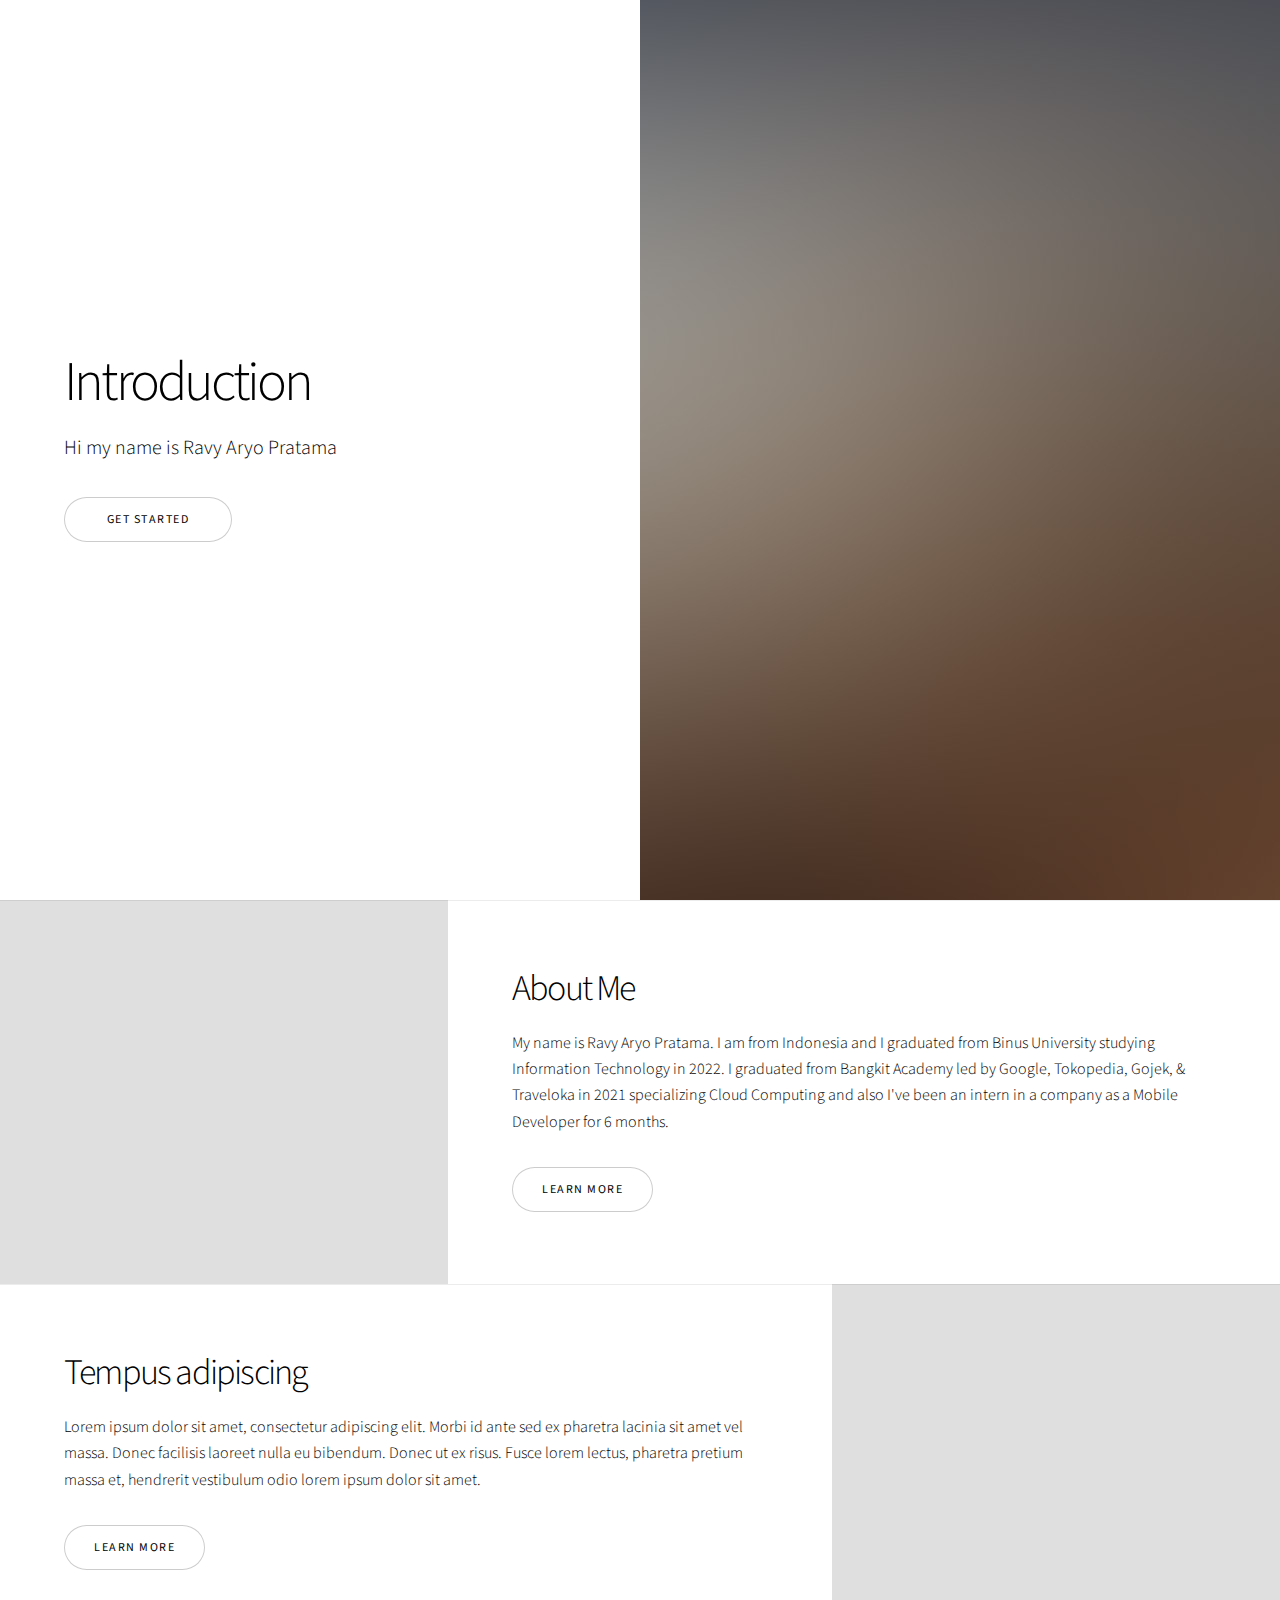
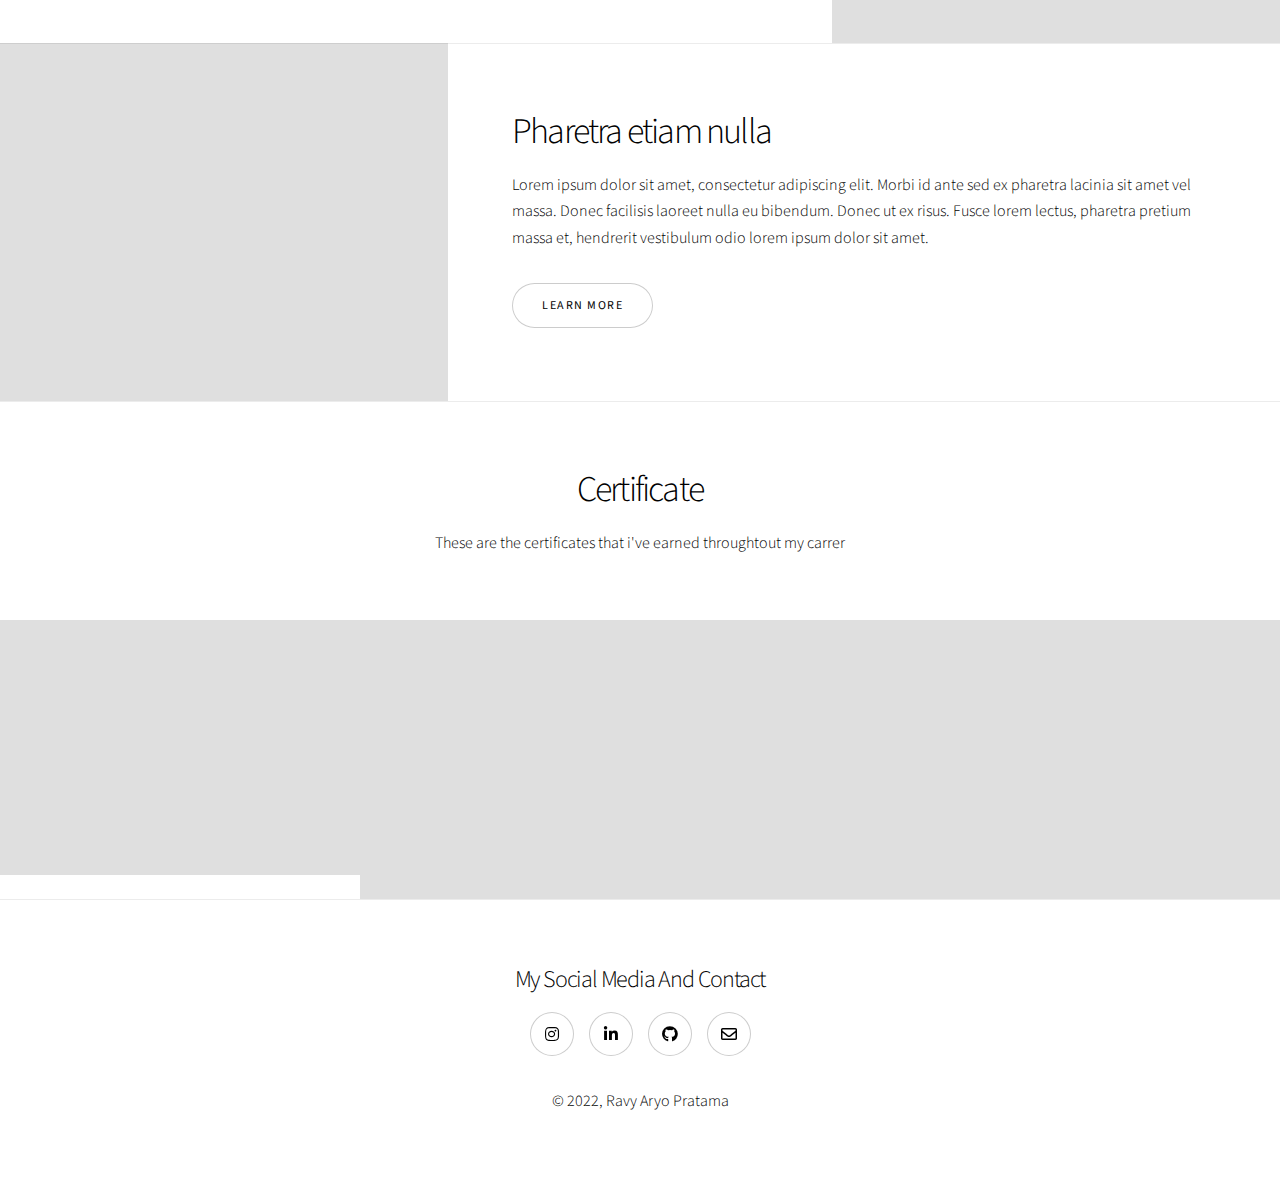
==== index.html @ e4a3f5b5 "-about me" ====
<!DOCTYPE HTML>
<!--
	Story by HTML5 UP
	html5up.net | @ajlkn
	Free for personal and commercial use under the CCA 3.0 license (html5up.net/license)
-->
<html>
	<head>
		<title>Welcome</title>
		<meta charset="utf-8" />
		<meta name="viewport" content="width=device-width, initial-scale=1, user-scalable=no" />
		<link rel="stylesheet" href="assets/css/main.css" />
		<noscript><link rel="stylesheet" href="assets/css/noscript.css" /></noscript>
	</head>
	<body class="is-preload">

		<!-- Wrapper -->
			<div id="wrapper" class="divided">

				<!-- One -->
					<section class="banner style1 orient-left content-align-left image-position-right fullscreen onload-image-fade-in onload-content-fade-right">
						<div class="content">
							<h1> Introduction</h1>
							<p class="major">Hi my name is Ravy Aryo Pratama</p>
							<ul class="actions stacked">
								<li><a href="#first" class="button big wide smooth-scroll-middle">Get Started</a></li>
							</ul>
						</div>
						<div class="image">
							<img src="images/banner.jpg" alt="" />
						</div>
					</section>

				<!-- Two -->
					<section class="spotlight style1 orient-right content-align-left image-position-center onscroll-image-fade-in" id="first">
						<div class="content">
							<h2>About Me</h2>
							<p>My name is Ravy Aryo Pratama. I am from Indonesia and I graduated from Binus University studying Information Technology in 2022. I graduated from Bangkit Academy led by Google, Tokopedia, Gojek, & Traveloka in 2021 specializing Cloud Computing and also I've been an intern in a company as a Mobile Developer for 6 months.</p>
							<ul class="actions stacked">
								<li><a href="#" class="button">Learn More</a></li>
							</ul>
						</div>
						<div class="image">
							<img src="images/foto baru.jpeg" alt="" />
						</div>
					</section>

				<!-- Three -->
					<section class="spotlight style1 orient-left content-align-left image-position-center onscroll-image-fade-in">
						<div class="content">
							<h2>Tempus adipiscing</h2>
							<p>Lorem ipsum dolor sit amet, consectetur adipiscing elit. Morbi id ante sed ex pharetra lacinia sit amet vel massa. Donec facilisis laoreet nulla eu bibendum. Donec ut ex risus. Fusce lorem lectus, pharetra pretium massa et, hendrerit vestibulum odio lorem ipsum dolor sit amet.</p>
							<ul class="actions stacked">
								<li><a href="#" class="button">Learn More</a></li>
							</ul>
						</div>
						<div class="image">
							<img src="images/spotlight02.jpg" alt="" />
						</div>
					</section>

				<!-- Four -->
					<section class="spotlight style1 orient-right content-align-left image-position-center onscroll-image-fade-in">
						<div class="content">
							<h2>Pharetra etiam nulla</h2>
							<p>Lorem ipsum dolor sit amet, consectetur adipiscing elit. Morbi id ante sed ex pharetra lacinia sit amet vel massa. Donec facilisis laoreet nulla eu bibendum. Donec ut ex risus. Fusce lorem lectus, pharetra pretium massa et, hendrerit vestibulum odio lorem ipsum dolor sit amet.</p>
							<ul class="actions stacked">
								<li><a href="#" class="button">Learn More</a></li>
							</ul>
						</div>
						<div class="image">
							<img src="images/spotlight03.jpg" alt="" />
						</div>
					</section>

				<!-- Five -->
					<section class="wrapper style1 align-center">
						<div class="inner">
							<h2>Certificate</h2>
							<p>These are the certificates that i've earned throughtout my carrer</p>
						</div>

						<!-- Gallery -->
							<div class="gallery style2 medium lightbox onscroll-fade-in">
								<article>
									<a href="images/gallery/certificate/Bangkit Certification of Completion.jpg" class="image">
										<img src="images/gallery/certificate/Bangkit Certification of Completion.jpg" alt="" />
									</a>
									<div class="caption">
										<h3>Bangkit 2021 Certification of Completion</h3>
										<p>Bangkit is a selective program delivered by Google, Gojek, Tokopedia and Traveloka.</p>
										<ul class="actions fixed">
											<li><span class="button small">Details</span></li>
										</ul>
									</div>
								</article>
								<article>
									<a href="images/certificate/Coursera Preparing.jpeg" class="image">
										<img src="images/certificate/Coursera Preparing.jpeg" alt="" />
									</a>
									<div class="caption">
										<h3>Feugiat Lorem</h3>
										<p>Lorem ipsum dolor amet, consectetur magna etiam elit. Etiam sed ultrices.</p>
										<ul class="actions fixed">
											<li><span class="button small">Details</span></li>
										</ul>
									</div>
								</article>
								<article>
									<a href="images/certificate/Coursera architechting.jpeg" class="image">
										<img src="images/certificate/Coursera architechting.jpeg" alt="" />
									</a>
									<div class="caption">
										<h3>Magna Amet</h3>
										<p>Lorem ipsum dolor amet, consectetur magna etiam elit. Etiam sed ultrices.</p>
										<ul class="actions fixed">
											<li><span class="button small">Details</span></li>
										</ul>
									</div>
								</article>
								<article>
									<a href="images/certificate/Coursera from data.jpeg" class="image">
										<img src="images/certificate/Coursera from data.jpeg" alt="" />
									</a>
									<div class="caption">
										<h3>Sed Tempus</h3>
										<p>Lorem ipsum dolor amet, consectetur magna etiam elit. Etiam sed ultrices.</p>
										<ul class="actions fixed">
											<li><span class="button small">Details</span></li>
										</ul>
									</div>
								</article>
								<article>
									<a href="images/certificate/Coursera Google IT Automation.jpeg" class="image">
										<img src="images/certificate/Coursera Google IT Automation.jpeg" alt="" />
									</a>
									<div class="caption">
										<h3>Ultrices Magna</h3>
										<p>Lorem ipsum dolor amet, consectetur magna etiam elit. Etiam sed ultrices.</p>
										<ul class="actions fixed">
											<li><span class="button small">Details</span></li>
										</ul>
									</div>
								</article>
								<article>
									<a href="images/certificate/Coursera Google IT support.jpeg" class="image">
										<img src="images/certificate/Coursera Google IT support.jpeg" alt="" />
									</a>
									<div class="caption">
										<h3>Sed Tempus</h3>
										<p>Lorem ipsum dolor amet, consectetur magna etiam elit. Etiam sed ultrices.</p>
										<ul class="actions fixed">
											<li><span class="button small">Details</span></li>
										</ul>
									</div>
								</article>
							</div>

					</section>



				<!-- Footer -->
					<footer class="wrapper style1 align-center">
						<div class="inner">
							<ul class="icons">
								<h3>My Social Media And Contact</h3>
								<li><a href="https://www.instagram.com/ravyaryo/" class="icon brands style2 fa-instagram"><span class="label">Instagram</span></a></li>
								<li><a href="https://www.linkedin.com/in/ravy-aryo-pratama/" class="icon brands style2 fa-linkedin-in"><span class="label">LinkedIn</span></a></li>
								<li><a href="https://github.com/ravyaryo" class="icon brands style2 fa-github"><span class="label">Github</span></a></li>
								<li><a href="mailto:ravyaaryo@gmail.com" class="icon style2 fa-envelope"><span class="label">Email</span></a></li>
							</ul>
							<p>&copy; 2022, Ravy Aryo Pratama</p>
						</div>
					</footer>

			</div>

		<!-- Scripts -->
			<script src="assets/js/jquery.min.js"></script>
			<script src="assets/js/jquery.scrollex.min.js"></script>
			<script src="assets/js/jquery.scrolly.min.js"></script>
			<script src="assets/js/browser.min.js"></script>
			<script src="assets/js/breakpoints.min.js"></script>
			<script src="assets/js/util.js"></script>
			<script src="assets/js/main.js"></script>

	</body>
</html>
---- assets/css/main.css ----
@import url(fontawesome-all.min.css);
@import url("https://fonts.googleapis.com/css?family=Source+Sans+Pro:300,300i,400,400i");

/*
	Story by HTML5 UP
	html5up.net | @ajlkn
	Free for personal and commercial use under the CCA 3.0 license (html5up.net/license)
*/

html, body, div, span, applet, object,
iframe, h1, h2, h3, h4, h5, h6, p, blockquote,
pre, a, abbr, acronym, address, big, cite,
code, del, dfn, em, img, ins, kbd, q, s, samp,
small, strike, strong, sub, sup, tt, var, b,
u, i, center, dl, dt, dd, ol, ul, li, fieldset,
form, label, legend, table, caption, tbody,
tfoot, thead, tr, th, td, article, aside,
canvas, details, embed, figure, figcaption,
footer, header, hgroup, menu, nav, output, ruby,
section, summary, time, mark, audio, video {
	margin: 0;
	padding: 0;
	border: 0;
	font-size: 100%;
	font: inherit;
	vertical-align: baseline;}

article, aside, details, figcaption, figure,
footer, header, hgroup, menu, nav, section {
	display: block;}

body {
	line-height: 1;
}

ol, ul {
	list-style: none;
}

blockquote, q {
	quotes: none;
}

	blockquote:before, blockquote:after, q:before, q:after {
		content: '';
		content: none;
	}

table {
	border-collapse: collapse;
	border-spacing: 0;
}

body {
	-webkit-text-size-adjust: none;
}

mark {
	background-color: transparent;
	color: inherit;
}

input::-moz-focus-inner {
	border: 0;
	padding: 0;
}

input, select, textarea {
	-moz-appearance: none;
	-webkit-appearance: none;
	-ms-appearance: none;
	appearance: none;
}

/* Basic */

	@-ms-viewport {
		width: device-width;
	}

	body {
		-ms-overflow-style: scrollbar;
	}

	@media screen and (max-width: 480px) {

		html, body {
			min-width: 320px;
		}

	}

	html {
		box-sizing: border-box;
	}

	*, *:before, *:after {
		box-sizing: inherit;
	}

	body {
		background: #ffffff;
	}

		body.is-preload *, body.is-preload *:before, body.is-preload *:after {
			-moz-animation: none !important;
			-webkit-animation: none !important;
			-ms-animation: none !important;
			animation: none !important;
			-moz-transition: none !important;
			-webkit-transition: none !important;
			-ms-transition: none !important;
			transition: none !important;
		}

/* Type */

	html {
		font-size: 18pt;
	}

		@media screen and (max-width: 1680px) {

			html {
				font-size: 14pt;
			}

		}

		@media screen and (max-width: 1280px) {

			html {
				font-size: 12pt;
			}

		}

		@media screen and (max-width: 736px) {

			html {
				font-size: 11pt;
			}

		}

		@media screen and (max-width: 360px) {

			html {
				font-size: 10pt;
			}

		}

	body {
		background-color: #ffffff;
		color: #000000;
	}

	body, input, select, textarea {
		font-family: "Source Sans Pro", Helvetica, sans-serif;
		font-size: 1rem;
		font-weight: 300;
		line-height: 1.65;
	}

	a {
		-moz-transition: color 0.2s ease-in-out;
		-webkit-transition: color 0.2s ease-in-out;
		-ms-transition: color 0.2s ease-in-out;
		transition: color 0.2s ease-in-out;
		text-decoration: underline;
	}

		a:hover {
			text-decoration: none;
		}

	strong, b {
		font-weight: 400;
	}

	em, i {
		font-style: italic;
	}

	p {
		margin: 0 0 2rem 0;
	}

		p.major {
			font-size: 1.25rem;
		}

	h1, h2, h3, h4, h5, h6 {
		font-weight: 300;
		line-height: 1.375;
		letter-spacing: -0.05em;
		margin: 0 0 1rem 0;
	}

		h1 a, h2 a, h3 a, h4 a, h5 a, h6 a {
			color: inherit;
			text-decoration: none;
		}

	h1 {
		font-size: 3.5rem;
		line-height: 1.2;
	}

	h2 {
		font-size: 2.25rem;
	}

	h3 {
		font-size: 1.5rem;
	}

	h4 {
		font-size: 1.1rem;
	}

	h5 {
		font-size: 0.9rem;
	}

	h6 {
		font-size: 0.7rem;
	}

	sub {
		font-size: 0.8rem;
		position: relative;
		top: 0.5rem;
	}

	sup {
		font-size: 0.8rem;
		position: relative;
		top: -0.5rem;
	}

	blockquote {
		border-left: solid 4px;
		font-style: italic;
		margin: 0 0 2rem 0;
		padding: 0.5rem 0 0.5rem 2rem;
	}

	code {
		border-radius: 4px;
		font-family: "Courier New", monospace;
		font-size: 0.9em;
		margin: 0 0.25rem;
		padding: 0.25rem 0.325rem;
	}

	pre {
		-webkit-overflow-scrolling: touch;
		font-family: "Courier New", monospace;
		font-size: 0.9em;
		margin: 0 0 2rem 0;
	}

		pre code {
			display: block;
			line-height: 1.5;
			padding: 0.75rem 1rem;
			overflow-x: auto;
		}

	hr {
		border: 0;
		border-bottom: solid 1px;
		margin: 2.5rem 0;
	}

		hr.major {
			margin: 3.5rem 0;
		}

	.align-left {
		text-align: left;
	}

	.align-center {
		text-align: center;
	}

	.align-right {
		text-align: right;
	}

	@media screen and (max-width: 736px) {

		p.major {
			font-size: 1.1rem;
		}

		h1 {
			font-size: 2.5rem;
		}

		h2 {
			font-size: 2rem;
		}

		h3 {
			font-size: 1.25rem;
		}

		h4 {
			font-size: 1rem;
		}

	}

	input, select, textarea {
		color: #000000;
	}

	a {
		color: #000000;
	}

		a:hover {
			color: #47D3E5;
		}

	strong, b {
		color: #000000;
	}

	h1, h2, h3, h4, h5, h6 {
		color: #000000;
	}

	blockquote {
		border-left-color: rgba(0, 0, 0, 0.2);
	}

	code {
		background: rgba(0, 0, 0, 0.05);
		border-color: rgba(0, 0, 0, 0.2);
	}

	hr {
		border-bottom-color: rgba(0, 0, 0, 0.2);
	}

/* Row */

	.row {
		display: flex;
		flex-wrap: wrap;
		box-sizing: border-box;
		align-items: stretch;
	}

		.row > * {
			box-sizing: border-box;
		}

		.row.gtr-uniform > * > :last-child {
			margin-bottom: 0;
		}

		.row.aln-left {
			justify-content: flex-start;
		}

		.row.aln-center {
			justify-content: center;
		}

		.row.aln-right {
			justify-content: flex-end;
		}

		.row.aln-top {
			align-items: flex-start;
		}

		.row.aln-middle {
			align-items: center;
		}

		.row.aln-bottom {
			align-items: flex-end;
		}

		.row > .imp {
			order: -1;
		}

		.row > .col-1 {
			width: 8.33333%;
		}

		.row > .off-1 {
			margin-left: 8.33333%;
		}

		.row > .col-2 {
			width: 16.66667%;
		}

		.row > .off-2 {
			margin-left: 16.66667%;
		}

		.row > .col-3 {
			width: 25%;
		}

		.row > .off-3 {
			margin-left: 25%;
		}

		.row > .col-4 {
			width: 33.33333%;
		}

		.row > .off-4 {
			margin-left: 33.33333%;
		}

		.row > .col-5 {
			width: 41.66667%;
		}

		.row > .off-5 {
			margin-left: 41.66667%;
		}

		.row > .col-6 {
			width: 50%;
		}

		.row > .off-6 {
			margin-left: 50%;
		}

		.row > .col-7 {
			width: 58.33333%;
		}

		.row > .off-7 {
			margin-left: 58.33333%;
		}

		.row > .col-8 {
			width: 66.66667%;
		}

		.row > .off-8 {
			margin-left: 66.66667%;
		}

		.row > .col-9 {
			width: 75%;
		}

		.row > .off-9 {
			margin-left: 75%;
		}

		.row > .col-10 {
			width: 83.33333%;
		}

		.row > .off-10 {
			margin-left: 83.33333%;
		}

		.row > .col-11 {
			width: 91.66667%;
		}

		.row > .off-11 {
			margin-left: 91.66667%;
		}

		.row > .col-12 {
			width: 100%;
		}

		.row > .off-12 {
			margin-left: 100%;
		}

		.row.gtr-0 {
			margin-top: 0;
			margin-left: 0rem;
		}

			.row.gtr-0 > * {
				padding: 0 0 0 0rem;
			}

			.row.gtr-0.gtr-uniform {
				margin-top: 0rem;
			}

				.row.gtr-0.gtr-uniform > * {
					padding-top: 0rem;
				}

		.row.gtr-25 {
			margin-top: 0;
			margin-left: -0.5rem;
		}

			.row.gtr-25 > * {
				padding: 0 0 0 0.5rem;
			}

			.row.gtr-25.gtr-uniform {
				margin-top: -0.5rem;
			}

				.row.gtr-25.gtr-uniform > * {
					padding-top: 0.5rem;
				}

		.row.gtr-50 {
			margin-top: 0;
			margin-left: -1rem;
		}

			.row.gtr-50 > * {
				padding: 0 0 0 1rem;
			}

			.row.gtr-50.gtr-uniform {
				margin-top: -1rem;
			}

				.row.gtr-50.gtr-uniform > * {
					padding-top: 1rem;
				}

		.row {
			margin-top: 0;
			margin-left: -2rem;
		}

			.row > * {
				padding: 0 0 0 2rem;
			}

			.row.gtr-uniform {
				margin-top: -2rem;
			}

				.row.gtr-uniform > * {
					padding-top: 2rem;
				}

		.row.gtr-150 {
			margin-top: 0;
			margin-left: -3rem;
		}

			.row.gtr-150 > * {
				padding: 0 0 0 3rem;
			}

			.row.gtr-150.gtr-uniform {
				margin-top: -3rem;
			}

				.row.gtr-150.gtr-uniform > * {
					padding-top: 3rem;
				}

		.row.gtr-200 {
			margin-top: 0;
			margin-left: -4rem;
		}

			.row.gtr-200 > * {
				padding: 0 0 0 4rem;
			}

			.row.gtr-200.gtr-uniform {
				margin-top: -4rem;
			}

				.row.gtr-200.gtr-uniform > * {
					padding-top: 4rem;
				}

		@media screen and (max-width: 1680px) {

			.row {
				display: flex;
				flex-wrap: wrap;
				box-sizing: border-box;
				align-items: stretch;
			}

				.row > * {
					box-sizing: border-box;
				}

				.row.gtr-uniform > * > :last-child {
					margin-bottom: 0;
				}

				.row.aln-left {
					justify-content: flex-start;
				}

				.row.aln-center {
					justify-content: center;
				}

				.row.aln-right {
					justify-content: flex-end;
				}

				.row.aln-top {
					align-items: flex-start;
				}

				.row.aln-middle {
					align-items: center;
				}

				.row.aln-bottom {
					align-items: flex-end;
				}

				.row > .imp-xlarge {
					order: -1;
				}

				.row > .col-1-xlarge {
					width: 8.33333%;
				}

				.row > .off-1-xlarge {
					margin-left: 8.33333%;
				}

				.row > .col-2-xlarge {
					width: 16.66667%;
				}

				.row > .off-2-xlarge {
					margin-left: 16.66667%;
				}

				.row > .col-3-xlarge {
					width: 25%;
				}

				.row > .off-3-xlarge {
					margin-left: 25%;
				}

				.row > .col-4-xlarge {
					width: 33.33333%;
				}

				.row > .off-4-xlarge {
					margin-left: 33.33333%;
				}

				.row > .col-5-xlarge {
					width: 41.66667%;
				}

				.row > .off-5-xlarge {
					margin-left: 41.66667%;
				}

				.row > .col-6-xlarge {
					width: 50%;
				}

				.row > .off-6-xlarge {
					margin-left: 50%;
				}

				.row > .col-7-xlarge {
					width: 58.33333%;
				}

				.row > .off-7-xlarge {
					margin-left: 58.33333%;
				}

				.row > .col-8-xlarge {
					width: 66.66667%;
				}

				.row > .off-8-xlarge {
					margin-left: 66.66667%;
				}

				.row > .col-9-xlarge {
					width: 75%;
				}

				.row > .off-9-xlarge {
					margin-left: 75%;
				}

				.row > .col-10-xlarge {
					width: 83.33333%;
				}

				.row > .off-10-xlarge {
					margin-left: 83.33333%;
				}

				.row > .col-11-xlarge {
					width: 91.66667%;
				}

				.row > .off-11-xlarge {
					margin-left: 91.66667%;
				}

				.row > .col-12-xlarge {
					width: 100%;
				}

				.row > .off-12-xlarge {
					margin-left: 100%;
				}

				.row.gtr-0 {
					margin-top: 0;
					margin-left: 0rem;
				}

					.row.gtr-0 > * {
						padding: 0 0 0 0rem;
					}

					.row.gtr-0.gtr-uniform {
						margin-top: 0rem;
					}

						.row.gtr-0.gtr-uniform > * {
							padding-top: 0rem;
						}

				.row.gtr-25 {
					margin-top: 0;
					margin-left: -0.5rem;
				}

					.row.gtr-25 > * {
						padding: 0 0 0 0.5rem;
					}

					.row.gtr-25.gtr-uniform {
						margin-top: -0.5rem;
					}

						.row.gtr-25.gtr-uniform > * {
							padding-top: 0.5rem;
						}

				.row.gtr-50 {
					margin-top: 0;
					margin-left: -1rem;
				}

					.row.gtr-50 > * {
						padding: 0 0 0 1rem;
					}

					.row.gtr-50.gtr-uniform {
						margin-top: -1rem;
					}

						.row.gtr-50.gtr-uniform > * {
							padding-top: 1rem;
						}

				.row {
					margin-top: 0;
					margin-left: -2rem;
				}

					.row > * {
						padding: 0 0 0 2rem;
					}

					.row.gtr-uniform {
						margin-top: -2rem;
					}

						.row.gtr-uniform > * {
							padding-top: 2rem;
						}

				.row.gtr-150 {
					margin-top: 0;
					margin-left: -3rem;
				}

					.row.gtr-150 > * {
						padding: 0 0 0 3rem;
					}

					.row.gtr-150.gtr-uniform {
						margin-top: -3rem;
					}

						.row.gtr-150.gtr-uniform > * {
							padding-top: 3rem;
						}

				.row.gtr-200 {
					margin-top: 0;
					margin-left: -4rem;
				}

					.row.gtr-200 > * {
						padding: 0 0 0 4rem;
					}

					.row.gtr-200.gtr-uniform {
						margin-top: -4rem;
					}

						.row.gtr-200.gtr-uniform > * {
							padding-top: 4rem;
						}

		}

		@media screen and (max-width: 1280px) {

			.row {
				display: flex;
				flex-wrap: wrap;
				box-sizing: border-box;
				align-items: stretch;
			}

				.row > * {
					box-sizing: border-box;
				}

				.row.gtr-uniform > * > :last-child {
					margin-bottom: 0;
				}

				.row.aln-left {
					justify-content: flex-start;
				}

				.row.aln-center {
					justify-content: center;
				}

				.row.aln-right {
					justify-content: flex-end;
				}

				.row.aln-top {
					align-items: flex-start;
				}

				.row.aln-middle {
					align-items: center;
				}

				.row.aln-bottom {
					align-items: flex-end;
				}

				.row > .imp-large {
					order: -1;
				}

				.row > .col-1-large {
					width: 8.33333%;
				}

				.row > .off-1-large {
					margin-left: 8.33333%;
				}

				.row > .col-2-large {
					width: 16.66667%;
				}

				.row > .off-2-large {
					margin-left: 16.66667%;
				}

				.row > .col-3-large {
					width: 25%;
				}

				.row > .off-3-large {
					margin-left: 25%;
				}

				.row > .col-4-large {
					width: 33.33333%;
				}

				.row > .off-4-large {
					margin-left: 33.33333%;
				}

				.row > .col-5-large {
					width: 41.66667%;
				}

				.row > .off-5-large {
					margin-left: 41.66667%;
				}

				.row > .col-6-large {
					width: 50%;
				}

				.row > .off-6-large {
					margin-left: 50%;
				}

				.row > .col-7-large {
					width: 58.33333%;
				}

				.row > .off-7-large {
					margin-left: 58.33333%;
				}

				.row > .col-8-large {
					width: 66.66667%;
				}

				.row > .off-8-large {
					margin-left: 66.66667%;
				}

				.row > .col-9-large {
					width: 75%;
				}

				.row > .off-9-large {
					margin-left: 75%;
				}

				.row > .col-10-large {
					width: 83.33333%;
				}

				.row > .off-10-large {
					margin-left: 83.33333%;
				}

				.row > .col-11-large {
					width: 91.66667%;
				}

				.row > .off-11-large {
					margin-left: 91.66667%;
				}

				.row > .col-12-large {
					width: 100%;
				}

				.row > .off-12-large {
					margin-left: 100%;
				}

				.row.gtr-0 {
					margin-top: 0;
					margin-left: 0rem;
				}

					.row.gtr-0 > * {
						padding: 0 0 0 0rem;
					}

					.row.gtr-0.gtr-uniform {
						margin-top: 0rem;
					}

						.row.gtr-0.gtr-uniform > * {
							padding-top: 0rem;
						}

				.row.gtr-25 {
					margin-top: 0;
					margin-left: -0.5rem;
				}

					.row.gtr-25 > * {
						padding: 0 0 0 0.5rem;
					}

					.row.gtr-25.gtr-uniform {
						margin-top: -0.5rem;
					}

						.row.gtr-25.gtr-uniform > * {
							padding-top: 0.5rem;
						}

				.row.gtr-50 {
					margin-top: 0;
					margin-left: -1rem;
				}

					.row.gtr-50 > * {
						padding: 0 0 0 1rem;
					}

					.row.gtr-50.gtr-uniform {
						margin-top: -1rem;
					}

						.row.gtr-50.gtr-uniform > * {
							padding-top: 1rem;
						}

				.row {
					margin-top: 0;
					margin-left: -2rem;
				}

					.row > * {
						padding: 0 0 0 2rem;
					}

					.row.gtr-uniform {
						margin-top: -2rem;
					}

						.row.gtr-uniform > * {
							padding-top: 2rem;
						}

				.row.gtr-150 {
					margin-top: 0;
					margin-left: -3rem;
				}

					.row.gtr-150 > * {
						padding: 0 0 0 3rem;
					}

					.row.gtr-150.gtr-uniform {
						margin-top: -3rem;
					}

						.row.gtr-150.gtr-uniform > * {
							padding-top: 3rem;
						}

				.row.gtr-200 {
					margin-top: 0;
					margin-left: -4rem;
				}

					.row.gtr-200 > * {
						padding: 0 0 0 4rem;
					}

					.row.gtr-200.gtr-uniform {
						margin-top: -4rem;
					}

						.row.gtr-200.gtr-uniform > * {
							padding-top: 4rem;
						}

		}

		@media screen and (max-width: 980px) {

			.row {
				display: flex;
				flex-wrap: wrap;
				box-sizing: border-box;
				align-items: stretch;
			}

				.row > * {
					box-sizing: border-box;
				}

				.row.gtr-uniform > * > :last-child {
					margin-bottom: 0;
				}

				.row.aln-left {
					justify-content: flex-start;
				}

				.row.aln-center {
					justify-content: center;
				}

				.row.aln-right {
					justify-content: flex-end;
				}

				.row.aln-top {
					align-items: flex-start;
				}

				.row.aln-middle {
					align-items: center;
				}

				.row.aln-bottom {
					align-items: flex-end;
				}

				.row > .imp-medium {
					order: -1;
				}

				.row > .col-1-medium {
					width: 8.33333%;
				}

				.row > .off-1-medium {
					margin-left: 8.33333%;
				}

				.row > .col-2-medium {
					width: 16.66667%;
				}

				.row > .off-2-medium {
					margin-left: 16.66667%;
				}

				.row > .col-3-medium {
					width: 25%;
				}

				.row > .off-3-medium {
					margin-left: 25%;
				}

				.row > .col-4-medium {
					width: 33.33333%;
				}

				.row > .off-4-medium {
					margin-left: 33.33333%;
				}

				.row > .col-5-medium {
					width: 41.66667%;
				}

				.row > .off-5-medium {
					margin-left: 41.66667%;
				}

				.row > .col-6-medium {
					width: 50%;
				}

				.row > .off-6-medium {
					margin-left: 50%;
				}

				.row > .col-7-medium {
					width: 58.33333%;
				}

				.row > .off-7-medium {
					margin-left: 58.33333%;
				}

				.row > .col-8-medium {
					width: 66.66667%;
				}

				.row > .off-8-medium {
					margin-left: 66.66667%;
				}

				.row > .col-9-medium {
					width: 75%;
				}

				.row > .off-9-medium {
					margin-left: 75%;
				}

				.row > .col-10-medium {
					width: 83.33333%;
				}

				.row > .off-10-medium {
					margin-left: 83.33333%;
				}

				.row > .col-11-medium {
					width: 91.66667%;
				}

				.row > .off-11-medium {
					margin-left: 91.66667%;
				}

				.row > .col-12-medium {
					width: 100%;
				}

				.row > .off-12-medium {
					margin-left: 100%;
				}

				.row.gtr-0 {
					margin-top: 0;
					margin-left: 0rem;
				}

					.row.gtr-0 > * {
						padding: 0 0 0 0rem;
					}

					.row.gtr-0.gtr-uniform {
						margin-top: 0rem;
					}

						.row.gtr-0.gtr-uniform > * {
							padding-top: 0rem;
						}

				.row.gtr-25 {
					margin-top: 0;
					margin-left: -0.5rem;
				}

					.row.gtr-25 > * {
						padding: 0 0 0 0.5rem;
					}

					.row.gtr-25.gtr-uniform {
						margin-top: -0.5rem;
					}

						.row.gtr-25.gtr-uniform > * {
							padding-top: 0.5rem;
						}

				.row.gtr-50 {
					margin-top: 0;
					margin-left: -1rem;
				}

					.row.gtr-50 > * {
						padding: 0 0 0 1rem;
					}

					.row.gtr-50.gtr-uniform {
						margin-top: -1rem;
					}

						.row.gtr-50.gtr-uniform > * {
							padding-top: 1rem;
						}

				.row {
					margin-top: 0;
					margin-left: -2rem;
				}

					.row > * {
						padding: 0 0 0 2rem;
					}

					.row.gtr-uniform {
						margin-top: -2rem;
					}

						.row.gtr-uniform > * {
							padding-top: 2rem;
						}

				.row.gtr-150 {
					margin-top: 0;
					margin-left: -3rem;
				}

					.row.gtr-150 > * {
						padding: 0 0 0 3rem;
					}

					.row.gtr-150.gtr-uniform {
						margin-top: -3rem;
					}

						.row.gtr-150.gtr-uniform > * {
							padding-top: 3rem;
						}

				.row.gtr-200 {
					margin-top: 0;
					margin-left: -4rem;
				}

					.row.gtr-200 > * {
						padding: 0 0 0 4rem;
					}

					.row.gtr-200.gtr-uniform {
						margin-top: -4rem;
					}

						.row.gtr-200.gtr-uniform > * {
							padding-top: 4rem;
						}

		}

		@media screen and (max-width: 736px) {

			.row {
				display: flex;
				flex-wrap: wrap;
				box-sizing: border-box;
				align-items: stretch;
			}

				.row > * {
					box-sizing: border-box;
				}

				.row.gtr-uniform > * > :last-child {
					margin-bottom: 0;
				}

				.row.aln-left {
					justify-content: flex-start;
				}

				.row.aln-center {
					justify-content: center;
				}

				.row.aln-right {
					justify-content: flex-end;
				}

				.row.aln-top {
					align-items: flex-start;
				}

				.row.aln-middle {
					align-items: center;
				}

				.row.aln-bottom {
					align-items: flex-end;
				}

				.row > .imp-small {
					order: -1;
				}

				.row > .col-1-small {
					width: 8.33333%;
				}

				.row > .off-1-small {
					margin-left: 8.33333%;
				}

				.row > .col-2-small {
					width: 16.66667%;
				}

				.row > .off-2-small {
					margin-left: 16.66667%;
				}

				.row > .col-3-small {
					width: 25%;
				}

				.row > .off-3-small {
					margin-left: 25%;
				}

				.row > .col-4-small {
					width: 33.33333%;
				}

				.row > .off-4-small {
					margin-left: 33.33333%;
				}

				.row > .col-5-small {
					width: 41.66667%;
				}

				.row > .off-5-small {
					margin-left: 41.66667%;
				}

				.row > .col-6-small {
					width: 50%;
				}

				.row > .off-6-small {
					margin-left: 50%;
				}

				.row > .col-7-small {
					width: 58.33333%;
				}

				.row > .off-7-small {
					margin-left: 58.33333%;
				}

				.row > .col-8-small {
					width: 66.66667%;
				}

				.row > .off-8-small {
					margin-left: 66.66667%;
				}

				.row > .col-9-small {
					width: 75%;
				}

				.row > .off-9-small {
					margin-left: 75%;
				}

				.row > .col-10-small {
					width: 83.33333%;
				}

				.row > .off-10-small {
					margin-left: 83.33333%;
				}

				.row > .col-11-small {
					width: 91.66667%;
				}

				.row > .off-11-small {
					margin-left: 91.66667%;
				}

				.row > .col-12-small {
					width: 100%;
				}

				.row > .off-12-small {
					margin-left: 100%;
				}

				.row.gtr-0 {
					margin-top: 0;
					margin-left: 0rem;
				}

					.row.gtr-0 > * {
						padding: 0 0 0 0rem;
					}

					.row.gtr-0.gtr-uniform {
						margin-top: 0rem;
					}

						.row.gtr-0.gtr-uniform > * {
							padding-top: 0rem;
						}

				.row.gtr-25 {
					margin-top: 0;
					margin-left: -0.5rem;
				}

					.row.gtr-25 > * {
						padding: 0 0 0 0.5rem;
					}

					.row.gtr-25.gtr-uniform {
						margin-top: -0.5rem;
					}

						.row.gtr-25.gtr-uniform > * {
							padding-top: 0.5rem;
						}

				.row.gtr-50 {
					margin-top: 0;
					margin-left: -1rem;
				}

					.row.gtr-50 > * {
						padding: 0 0 0 1rem;
					}

					.row.gtr-50.gtr-uniform {
						margin-top: -1rem;
					}

						.row.gtr-50.gtr-uniform > * {
							padding-top: 1rem;
						}

				.row {
					margin-top: 0;
					margin-left: -2rem;
				}

					.row > * {
						padding: 0 0 0 2rem;
					}

					.row.gtr-uniform {
						margin-top: -2rem;
					}

						.row.gtr-uniform > * {
							padding-top: 2rem;
						}

				.row.gtr-150 {
					margin-top: 0;
					margin-left: -3rem;
				}

					.row.gtr-150 > * {
						padding: 0 0 0 3rem;
					}

					.row.gtr-150.gtr-uniform {
						margin-top: -3rem;
					}

						.row.gtr-150.gtr-uniform > * {
							padding-top: 3rem;
						}

				.row.gtr-200 {
					margin-top: 0;
					margin-left: -4rem;
				}

					.row.gtr-200 > * {
						padding: 0 0 0 4rem;
					}

					.row.gtr-200.gtr-uniform {
						margin-top: -4rem;
					}

						.row.gtr-200.gtr-uniform > * {
							padding-top: 4rem;
						}

		}

		@media screen and (max-width: 480px) {

			.row {
				display: flex;
				flex-wrap: wrap;
				box-sizing: border-box;
				align-items: stretch;
			}

				.row > * {
					box-sizing: border-box;
				}

				.row.gtr-uniform > * > :last-child {
					margin-bottom: 0;
				}

				.row.aln-left {
					justify-content: flex-start;
				}

				.row.aln-center {
					justify-content: center;
				}

				.row.aln-right {
					justify-content: flex-end;
				}

				.row.aln-top {
					align-items: flex-start;
				}

				.row.aln-middle {
					align-items: center;
				}

				.row.aln-bottom {
					align-items: flex-end;
				}

				.row > .imp-xsmall {
					order: -1;
				}

				.row > .col-1-xsmall {
					width: 8.33333%;
				}

				.row > .off-1-xsmall {
					margin-left: 8.33333%;
				}

				.row > .col-2-xsmall {
					width: 16.66667%;
				}

				.row > .off-2-xsmall {
					margin-left: 16.66667%;
				}

				.row > .col-3-xsmall {
					width: 25%;
				}

				.row > .off-3-xsmall {
					margin-left: 25%;
				}

				.row > .col-4-xsmall {
					width: 33.33333%;
				}

				.row > .off-4-xsmall {
					margin-left: 33.33333%;
				}

				.row > .col-5-xsmall {
					width: 41.66667%;
				}

				.row > .off-5-xsmall {
					margin-left: 41.66667%;
				}

				.row > .col-6-xsmall {
					width: 50%;
				}

				.row > .off-6-xsmall {
					margin-left: 50%;
				}

				.row > .col-7-xsmall {
					width: 58.33333%;
				}

				.row > .off-7-xsmall {
					margin-left: 58.33333%;
				}

				.row > .col-8-xsmall {
					width: 66.66667%;
				}

				.row > .off-8-xsmall {
					margin-left: 66.66667%;
				}

				.row > .col-9-xsmall {
					width: 75%;
				}

				.row > .off-9-xsmall {
					margin-left: 75%;
				}

				.row > .col-10-xsmall {
					width: 83.33333%;
				}

				.row > .off-10-xsmall {
					margin-left: 83.33333%;
				}

				.row > .col-11-xsmall {
					width: 91.66667%;
				}

				.row > .off-11-xsmall {
					margin-left: 91.66667%;
				}

				.row > .col-12-xsmall {
					width: 100%;
				}

				.row > .off-12-xsmall {
					margin-left: 100%;
				}

				.row.gtr-0 {
					margin-top: 0;
					margin-left: 0rem;
				}

					.row.gtr-0 > * {
						padding: 0 0 0 0rem;
					}

					.row.gtr-0.gtr-uniform {
						margin-top: 0rem;
					}

						.row.gtr-0.gtr-uniform > * {
							padding-top: 0rem;
						}

				.row.gtr-25 {
					margin-top: 0;
					margin-left: -0.5rem;
				}

					.row.gtr-25 > * {
						padding: 0 0 0 0.5rem;
					}

					.row.gtr-25.gtr-uniform {
						margin-top: -0.5rem;
					}

						.row.gtr-25.gtr-uniform > * {
							padding-top: 0.5rem;
						}

				.row.gtr-50 {
					margin-top: 0;
					margin-left: -1rem;
				}

					.row.gtr-50 > * {
						padding: 0 0 0 1rem;
					}

					.row.gtr-50.gtr-uniform {
						margin-top: -1rem;
					}

						.row.gtr-50.gtr-uniform > * {
							padding-top: 1rem;
						}

				.row {
					margin-top: 0;
					margin-left: -2rem;
				}

					.row > * {
						padding: 0 0 0 2rem;
					}

					.row.gtr-uniform {
						margin-top: -2rem;
					}

						.row.gtr-uniform > * {
							padding-top: 2rem;
						}

				.row.gtr-150 {
					margin-top: 0;
					margin-left: -3rem;
				}

					.row.gtr-150 > * {
						padding: 0 0 0 3rem;
					}

					.row.gtr-150.gtr-uniform {
						margin-top: -3rem;
					}

						.row.gtr-150.gtr-uniform > * {
							padding-top: 3rem;
						}

				.row.gtr-200 {
					margin-top: 0;
					margin-left: -4rem;
				}

					.row.gtr-200 > * {
						padding: 0 0 0 4rem;
					}

					.row.gtr-200.gtr-uniform {
						margin-top: -4rem;
					}

						.row.gtr-200.gtr-uniform > * {
							padding-top: 4rem;
						}

		}

		@media screen and (max-width: 360px) {

			.row {
				display: flex;
				flex-wrap: wrap;
				box-sizing: border-box;
				align-items: stretch;
			}

				.row > * {
					box-sizing: border-box;
				}

				.row.gtr-uniform > * > :last-child {
					margin-bottom: 0;
				}

				.row.aln-left {
					justify-content: flex-start;
				}

				.row.aln-center {
					justify-content: center;
				}

				.row.aln-right {
					justify-content: flex-end;
				}

				.row.aln-top {
					align-items: flex-start;
				}

				.row.aln-middle {
					align-items: center;
				}

				.row.aln-bottom {
					align-items: flex-end;
				}

				.row > .imp-xxsmall {
					order: -1;
				}

				.row > .col-1-xxsmall {
					width: 8.33333%;
				}

				.row > .off-1-xxsmall {
					margin-left: 8.33333%;
				}

				.row > .col-2-xxsmall {
					width: 16.66667%;
				}

				.row > .off-2-xxsmall {
					margin-left: 16.66667%;
				}

				.row > .col-3-xxsmall {
					width: 25%;
				}

				.row > .off-3-xxsmall {
					margin-left: 25%;
				}

				.row > .col-4-xxsmall {
					width: 33.33333%;
				}

				.row > .off-4-xxsmall {
					margin-left: 33.33333%;
				}

				.row > .col-5-xxsmall {
					width: 41.66667%;
				}

				.row > .off-5-xxsmall {
					margin-left: 41.66667%;
				}

				.row > .col-6-xxsmall {
					width: 50%;
				}

				.row > .off-6-xxsmall {
					margin-left: 50%;
				}

				.row > .col-7-xxsmall {
					width: 58.33333%;
				}

				.row > .off-7-xxsmall {
					margin-left: 58.33333%;
				}

				.row > .col-8-xxsmall {
					width: 66.66667%;
				}

				.row > .off-8-xxsmall {
					margin-left: 66.66667%;
				}

				.row > .col-9-xxsmall {
					width: 75%;
				}

				.row > .off-9-xxsmall {
					margin-left: 75%;
				}

				.row > .col-10-xxsmall {
					width: 83.33333%;
				}

				.row > .off-10-xxsmall {
					margin-left: 83.33333%;
				}

				.row > .col-11-xxsmall {
					width: 91.66667%;
				}

				.row > .off-11-xxsmall {
					margin-left: 91.66667%;
				}

				.row > .col-12-xxsmall {
					width: 100%;
				}

				.row > .off-12-xxsmall {
					margin-left: 100%;
				}

				.row.gtr-0 {
					margin-top: 0;
					margin-left: 0rem;
				}

					.row.gtr-0 > * {
						padding: 0 0 0 0rem;
					}

					.row.gtr-0.gtr-uniform {
						margin-top: 0rem;
					}

						.row.gtr-0.gtr-uniform > * {
							padding-top: 0rem;
						}

				.row.gtr-25 {
					margin-top: 0;
					margin-left: -0.5rem;
				}

					.row.gtr-25 > * {
						padding: 0 0 0 0.5rem;
					}

					.row.gtr-25.gtr-uniform {
						margin-top: -0.5rem;
					}

						.row.gtr-25.gtr-uniform > * {
							padding-top: 0.5rem;
						}

				.row.gtr-50 {
					margin-top: 0;
					margin-left: -1rem;
				}

					.row.gtr-50 > * {
						padding: 0 0 0 1rem;
					}

					.row.gtr-50.gtr-uniform {
						margin-top: -1rem;
					}

						.row.gtr-50.gtr-uniform > * {
							padding-top: 1rem;
						}

				.row {
					margin-top: 0;
					margin-left: -2rem;
				}

					.row > * {
						padding: 0 0 0 2rem;
					}

					.row.gtr-uniform {
						margin-top: -2rem;
					}

						.row.gtr-uniform > * {
							padding-top: 2rem;
						}

				.row.gtr-150 {
					margin-top: 0;
					margin-left: -3rem;
				}

					.row.gtr-150 > * {
						padding: 0 0 0 3rem;
					}

					.row.gtr-150.gtr-uniform {
						margin-top: -3rem;
					}

						.row.gtr-150.gtr-uniform > * {
							padding-top: 3rem;
						}

				.row.gtr-200 {
					margin-top: 0;
					margin-left: -4rem;
				}

					.row.gtr-200 > * {
						padding: 0 0 0 4rem;
					}

					.row.gtr-200.gtr-uniform {
						margin-top: -4rem;
					}

						.row.gtr-200.gtr-uniform > * {
							padding-top: 4rem;
						}

		}

/* Box */

	.box {
		border-radius: 4px;
		border: solid 1px;
		margin-bottom: 2rem;
		padding: 1.5rem;
	}

		.box > :last-child,
		.box > :last-child > :last-child,
		.box > :last-child > :last-child > :last-child {
			margin-bottom: 0;
		}

		.box.alt {
			border: 0;
			border-radius: 0;
			padding: 0;
		}

	.box {
		border-color: rgba(0, 0, 0, 0.2);
	}

/* Button */

	input[type="submit"],
	input[type="reset"],
	input[type="button"],
	button,
	.button {
		-moz-appearance: none;
		-webkit-appearance: none;
		-ms-appearance: none;
		appearance: none;
		-moz-transition: background-color 0.2s ease-in-out, box-shadow 0.2s ease-in-out, color 0.2s ease-in-out;
		-webkit-transition: background-color 0.2s ease-in-out, box-shadow 0.2s ease-in-out, color 0.2s ease-in-out;
		-ms-transition: background-color 0.2s ease-in-out, box-shadow 0.2s ease-in-out, color 0.2s ease-in-out;
		transition: background-color 0.2s ease-in-out, box-shadow 0.2s ease-in-out, color 0.2s ease-in-out;
		border: 0;
		cursor: pointer;
		display: inline-block;
		font-weight: 400;
		letter-spacing: 0.125em;
		text-align: center;
		text-decoration: none;
		text-transform: uppercase;
		white-space: nowrap;
		font-size: 0.75rem;
		max-width: 20rem;
		height: 3.75em;
		line-height: 3.75em;
		border-radius: 3.75em;
		padding: 0 2.5em;
		text-overflow: ellipsis;
		overflow: hidden;
	}

		input[type="submit"].icon:before,
		input[type="reset"].icon:before,
		input[type="button"].icon:before,
		button.icon:before,
		.button.icon:before {
			margin-right: 0.5rem;
		}

		input[type="submit"].fit,
		input[type="reset"].fit,
		input[type="button"].fit,
		button.fit,
		.button.fit {
			width: 100%;
		}

		input[type="submit"].small,
		input[type="reset"].small,
		input[type="button"].small,
		button.small,
		.button.small {
			font-size: 0.6rem;
			height: 3.325em;
			line-height: 3.325em;
			border-radius: 3.325em;
			padding: 0 2em;
		}

		input[type="submit"].large,
		input[type="reset"].large,
		input[type="button"].large,
		button.large,
		.button.large {
			font-size: 0.8rem;
			height: 4em;
			line-height: 4em;
			border-radius: 4em;
			padding: 0 3em;
		}

		input[type="submit"].wide,
		input[type="reset"].wide,
		input[type="button"].wide,
		button.wide,
		.button.wide {
			min-width: 14em;
		}

		input[type="submit"].disabled, input[type="submit"]:disabled,
		input[type="reset"].disabled,
		input[type="reset"]:disabled,
		input[type="button"].disabled,
		input[type="button"]:disabled,
		button.disabled,
		button:disabled,
		.button.disabled,
		.button:disabled {
			pointer-events: none;
			opacity: 0.25;
		}

	input[type="submit"],
	input[type="reset"],
	input[type="button"],
	button,
	.button {
		background-color: transparent;
		box-shadow: inset 0 0 0 1px rgba(0, 0, 0, 0.2);
		color: #000000 !important;
	}

		input[type="submit"]:hover,
		input[type="reset"]:hover,
		input[type="button"]:hover,
		button:hover,
		.button:hover {
			box-shadow: inset 0 0 0 1px #47D3E5;
			color: #47D3E5 !important;
		}

		input[type="submit"]:active,
		input[type="reset"]:active,
		input[type="button"]:active,
		button:active,
		.button:active {
			background-color: rgba(71, 211, 229, 0.2);
			box-shadow: inset 0 0 0 1px #47D3E5;
			color: #47D3E5 !important;
		}

		input[type="submit"].primary,
		input[type="reset"].primary,
		input[type="button"].primary,
		button.primary,
		.button.primary {
			background-color: #000000;
			box-shadow: none;
			color: #ffffff !important;
		}

			input[type="submit"].primary:hover,
			input[type="reset"].primary:hover,
			input[type="button"].primary:hover,
			button.primary:hover,
			.button.primary:hover {
				background-color: #47D3E5;
			}

			input[type="submit"].primary:active,
			input[type="reset"].primary:active,
			input[type="button"].primary:active,
			button.primary:active,
			.button.primary:active {
				background-color: #1ebdd1;
			}

/* Form */

	form {
		margin: 0 0 2rem 0;
	}

		form > :last-child {
			margin-bottom: 0;
		}

		form > .fields {
			display: -moz-flex;
			display: -webkit-flex;
			display: -ms-flex;
			display: flex;
			-moz-flex-wrap: wrap;
			-webkit-flex-wrap: wrap;
			-ms-flex-wrap: wrap;
			flex-wrap: wrap;
			width: calc(100% + 3rem);
			margin: -1.5rem 0 2rem -1.5rem;
		}

			form > .fields > .field {
				-moz-flex-grow: 0;
				-webkit-flex-grow: 0;
				-ms-flex-grow: 0;
				flex-grow: 0;
				-moz-flex-shrink: 0;
				-webkit-flex-shrink: 0;
				-ms-flex-shrink: 0;
				flex-shrink: 0;
				padding: 1.5rem 0 0 1.5rem;
				width: calc(100% - 1.5rem);
			}

				form > .fields > .field.half {
					width: calc(50% - 0.75rem);
				}

				form > .fields > .field.third {
					width: calc(100%/3 - 0.5rem);
				}

				form > .fields > .field.quarter {
					width: calc(25% - 0.375rem);
				}

		@media screen and (max-width: 480px) {

			form > .fields {
				width: calc(100% + 3rem);
				margin: -1.5rem 0 2rem -1.5rem;
			}

				form > .fields > .field {
					padding: 1.5rem 0 0 1.5rem;
					width: calc(100% - 1.5rem);
				}

					form > .fields > .field.half {
						width: calc(100% - 1.5rem);
					}

					form > .fields > .field.third {
						width: calc(100% - 1.5rem);
					}

					form > .fields > .field.quarter {
						width: calc(100% - 1.5rem);
					}

		}

	label {
		display: block;
		font-size: 0.9rem;
		font-weight: 400;
		margin: 0 0 1rem 0;
	}

	input[type="text"],
	input[type="password"],
	input[type="email"],
	input[type="tel"],
	input[type="search"],
	input[type="url"],
	select,
	textarea {
		-moz-appearance: none;
		-webkit-appearance: none;
		-ms-appearance: none;
		appearance: none;
		background-color: transparent;
		border-radius: 4px;
		border: none;
		border: solid 1px;
		color: inherit;
		display: block;
		outline: 0;
		padding: 0 0.825rem;
		text-decoration: none;
		width: 100%;
	}

		input[type="text"]:invalid,
		input[type="password"]:invalid,
		input[type="email"]:invalid,
		input[type="tel"]:invalid,
		input[type="search"]:invalid,
		input[type="url"]:invalid,
		select:invalid,
		textarea:invalid {
			box-shadow: none;
		}

	select {
		background-size: 1.25rem;
		background-repeat: no-repeat;
		background-position: calc(100% - 1rem) center;
		height: 2.75rem;
		padding-right: 2.75rem;
		text-overflow: ellipsis;
	}

		select:focus::-ms-value {
			background-color: transparent;
		}

		select::-ms-expand {
			display: none;
		}

	input[type="text"],
	input[type="password"],
	input[type="email"],
	input[type="tel"],
	input[type="search"],
	input[type="url"],
	select {
		height: 2.75rem;
	}

	textarea {
		padding: 0.75rem 1rem;
	}

	input[type="checkbox"],
	input[type="radio"] {
		-moz-appearance: none;
		-webkit-appearance: none;
		-ms-appearance: none;
		appearance: none;
		display: block;
		float: left;
		margin-right: -2rem;
		opacity: 0;
		width: 1rem;
		z-index: -1;
	}

		input[type="checkbox"] + label,
		input[type="radio"] + label {
			text-decoration: none;
			-moz-user-select: none;
			-webkit-user-select: none;
			-ms-user-select: none;
			user-select: none;
			cursor: pointer;
			display: inline-block;
			font-size: 1rem;
			font-weight: 300;
			padding-left: 2.4rem;
			padding-right: 0.75rem;
			position: relative;
			margin-bottom: 0;
		}

			input[type="checkbox"] + label:before,
			input[type="radio"] + label:before {
				-moz-osx-font-smoothing: grayscale;
				-webkit-font-smoothing: antialiased;
				display: inline-block;
				font-style: normal;
				font-variant: normal;
				text-rendering: auto;
				line-height: 1;
				text-transform: none !important;
				font-family: 'Font Awesome 5 Free';
				font-weight: 900;
			}

			input[type="checkbox"] + label:before,
			input[type="radio"] + label:before {
				border-radius: 4px;
				border: solid 1px;
				content: '';
				display: inline-block;
				font-size: 0.8rem;
				height: 1.65rem;
				left: 0;
				line-height: 1.65rem;
				position: absolute;
				text-align: center;
				top: 0;
				width: 1.65rem;
			}

		input[type="checkbox"]:checked + label:before,
		input[type="radio"]:checked + label:before {
			content: '\f00c';
		}

	input[type="checkbox"] + label:before {
		border-radius: 4px;
	}

	input[type="radio"] + label:before {
		border-radius: 100%;
	}

	::-webkit-input-placeholder {
		opacity: 1.0;
	}

	:-moz-placeholder {
		opacity: 1.0;
	}

	::-moz-placeholder {
		opacity: 1.0;
	}

	:-ms-input-placeholder {
		opacity: 1.0;
	}

	label {
		color: #000000;
	}

	input[type="text"],
	input[type="password"],
	input[type="email"],
	input[type="tel"],
	input[type="search"],
	input[type="url"],
	select,
	textarea {
		border-color: rgba(0, 0, 0, 0.2);
	}

		input[type="text"]:focus,
		input[type="password"]:focus,
		input[type="email"]:focus,
		input[type="tel"]:focus,
		input[type="search"]:focus,
		input[type="url"]:focus,
		select:focus,
		textarea:focus {
			border-color: #47D3E5;
			box-shadow: 0 0 0 1px #47D3E5;
		}

	select {
		background-image: url("data:image/svg+xml;charset=utf8,%3Csvg xmlns='http://www.w3.org/2000/svg' width='40' height='40' preserveAspectRatio='none' viewBox='0 0 40 40'%3E%3Cpath d='M9.4,12.3l10.4,10.4l10.4-10.4c0.2-0.2,0.5-0.4,0.9-0.4c0.3,0,0.6,0.1,0.9,0.4l3.3,3.3c0.2,0.2,0.4,0.5,0.4,0.9 c0,0.4-0.1,0.6-0.4,0.9L20.7,31.9c-0.2,0.2-0.5,0.4-0.9,0.4c-0.3,0-0.6-0.1-0.9-0.4L4.3,17.3c-0.2-0.2-0.4-0.5-0.4-0.9 c0-0.4,0.1-0.6,0.4-0.9l3.3-3.3c0.2-0.2,0.5-0.4,0.9-0.4S9.1,12.1,9.4,12.3z' fill='rgba(0, 0, 0, 0.2)' /%3E%3C/svg%3E");
	}

		select option {
			color: #000000;
			background: #ffffff;
		}

	input[type="checkbox"] + label,
	input[type="radio"] + label {
		color: #000000;
	}

		input[type="checkbox"] + label:before,
		input[type="radio"] + label:before {
			border-color: rgba(0, 0, 0, 0.2);
		}

	input[type="checkbox"]:checked + label:before,
	input[type="radio"]:checked + label:before {
		background-color: #000000;
		border-color: #000000;
		color: #ffffff;
	}

	input[type="checkbox"]:focus + label:before,
	input[type="radio"]:focus + label:before {
		border-color: #47D3E5;
		box-shadow: 0 0 0 1px #47D3E5;
	}

	::-webkit-input-placeholder {
		color: rgba(0, 0, 0, 0.75) !important;
	}

	:-moz-placeholder {
		color: rgba(0, 0, 0, 0.75) !important;
	}

	::-moz-placeholder {
		color: rgba(0, 0, 0, 0.75) !important;
	}

	:-ms-input-placeholder {
		color: rgba(0, 0, 0, 0.75) !important;
	}

/* Icon */

	.icon {
		text-decoration: none;
		border-bottom: none;
		position: relative;
		text-align: center;
	}

		.icon:before {
			-moz-osx-font-smoothing: grayscale;
			-webkit-font-smoothing: antialiased;
			display: inline-block;
			font-style: normal;
			font-variant: normal;
			text-rendering: auto;
			line-height: 1;
			text-transform: none !important;
			font-family: 'Font Awesome 5 Free';
			font-weight: 400;
		}

		.icon > .label {
			display: none;
		}

		.icon:before {
			line-height: inherit;
		}

		.icon.solid:before {
			font-weight: 900;
		}

		.icon.brands:before {
			font-family: 'Font Awesome 5 Brands';
		}

		.icon.style2:before {
			border-radius: 2.75em;
			display: inline-block;
			height: 2.75em;
			line-height: 2.75em;
			width: 2.75em;
		}

		.icon.major {
			display: block;
			margin: 0 0 1rem 0;
		}

			.icon.major:before {
				font-size: 1.25rem;
			}

	a.icon.style2:before {
		-moz-transition: background-color 0.2s ease-in-out, box-shadow 0.2s ease-in-out, color 0.2s ease-in-out;
		-webkit-transition: background-color 0.2s ease-in-out, box-shadow 0.2s ease-in-out, color 0.2s ease-in-out;
		-ms-transition: background-color 0.2s ease-in-out, box-shadow 0.2s ease-in-out, color 0.2s ease-in-out;
		transition: background-color 0.2s ease-in-out, box-shadow 0.2s ease-in-out, color 0.2s ease-in-out;
	}

	.icon.style2:before {
		box-shadow: inset 0 0 0 1px rgba(0, 0, 0, 0.2);
	}

	a.icon.style2:hover:before {
		box-shadow: inset 0 0 0 1px #47D3E5;
		color: #47D3E5;
	}

	a.icon.style2:active:before {
		background-color: rgba(71, 211, 229, 0.1);
		box-shadow: inset 0 0 0 1px #47D3E5;
		color: #47D3E5;
	}

/* Image */

	.image {
		border: 0;
		border-radius: 4px;
		display: inline-block;
		position: relative;
	}

		.image img {
			display: block;
			border-radius: 4px;
		}

		.image.left, .image.right {
			width: 40%;
			max-width: 10rem;
		}

			.image.left img, .image.right img {
				width: 100%;
			}

		.image.left {
			float: left;
			margin: 0 1.5rem 1rem 0;
			top: 0.25rem;
		}

		.image.right {
			float: right;
			margin: 0 0 1rem 1.5rem;
			top: 0.25rem;
		}

		.image.fit {
			display: block;
			margin: 0 0 2rem 0;
			width: 100%;
		}

			.image.fit img {
				width: 100%;
			}

		.image.main {
			display: block;
			margin: 0 0 3rem 0;
			width: 100%;
		}

			.image.main img {
				width: 100%;
			}

/* List */

	ol {
		list-style: decimal;
		margin: 0 0 2rem 0;
		padding-left: 1.25rem;
	}

		ol li {
			padding-left: 0.25rem;
		}

	ul {
		list-style: disc;
		margin: 0 0 2rem 0;
		padding-left: 1rem;
	}

		ul li {
			padding-left: 0.5rem;
		}

		ul.alt {
			list-style: none;
			padding-left: 0;
		}

			ul.alt li {
				border-top: solid 1px;
				padding: 0.5rem 0;
			}

				ul.alt li:first-child {
					border-top: 0;
					padding-top: 0;
				}

	dl {
		margin: 0 0 2rem 0;
	}

		dl dt {
			display: block;
			font-weight: 400;
			margin: 0 0 1rem 0;
		}

		dl dd {
			margin-left: 2rem;
		}

		dl.style2 dt {
			width: 25%;
			float: left;
		}

		dl.style2 dd {
			width: 70%;
			float: left;
		}

		dl.style2:after {
			content: '';
			display: block;
			clear: both;
		}

	ul.alt li {
		border-top-color: rgba(0, 0, 0, 0.2);
	}

/* Actions */

	ul.actions {
		display: -moz-flex;
		display: -webkit-flex;
		display: -ms-flex;
		display: flex;
		cursor: default;
		list-style: none;
		margin-left: -1rem;
		padding-left: 0;
	}

		ul.actions li {
			padding: 0 0 0 1rem;
			vertical-align: middle;
		}

		ul.actions.special {
			-moz-justify-content: center;
			-webkit-justify-content: center;
			-ms-justify-content: center;
			justify-content: center;
			width: 100%;
			margin-left: 0;
		}

			ul.actions.special li:first-child {
				padding-left: 0;
			}

		ul.actions.stacked {
			-moz-flex-direction: column;
			-webkit-flex-direction: column;
			-ms-flex-direction: column;
			flex-direction: column;
			margin-left: 0;
		}

			ul.actions.stacked li {
				padding: 1.3rem 0 0 0;
			}

				ul.actions.stacked li:first-child {
					padding-top: 0;
				}

		ul.actions.fit {
			width: calc(100% + 1rem);
		}

			ul.actions.fit li {
				-moz-flex-grow: 1;
				-webkit-flex-grow: 1;
				-ms-flex-grow: 1;
				flex-grow: 1;
				-moz-flex-shrink: 1;
				-webkit-flex-shrink: 1;
				-ms-flex-shrink: 1;
				flex-shrink: 1;
				width: 100%;
			}

				ul.actions.fit li > * {
					width: 100%;
				}

			ul.actions.fit.stacked {
				width: 100%;
			}

		@media screen and (max-width: 480px) {

			ul.actions:not(.fixed) {
				-moz-flex-direction: column;
				-webkit-flex-direction: column;
				-ms-flex-direction: column;
				flex-direction: column;
				margin-left: 0;
				width: 100% !important;
			}

				ul.actions:not(.fixed) li {
					-moz-flex-grow: 1;
					-webkit-flex-grow: 1;
					-ms-flex-grow: 1;
					flex-grow: 1;
					-moz-flex-shrink: 1;
					-webkit-flex-shrink: 1;
					-ms-flex-shrink: 1;
					flex-shrink: 1;
					padding: 1rem 0 0 0;
					text-align: center;
					width: 100%;
				}

					ul.actions:not(.fixed) li > * {
						width: 100%;
					}

					ul.actions:not(.fixed) li:first-child {
						padding-top: 0;
					}

					ul.actions:not(.fixed) li input[type="submit"],
					ul.actions:not(.fixed) li input[type="reset"],
					ul.actions:not(.fixed) li input[type="button"],
					ul.actions:not(.fixed) li button,
					ul.actions:not(.fixed) li .button {
						width: 100%;
					}

						ul.actions:not(.fixed) li input[type="submit"].icon:before,
						ul.actions:not(.fixed) li input[type="reset"].icon:before,
						ul.actions:not(.fixed) li input[type="button"].icon:before,
						ul.actions:not(.fixed) li button.icon:before,
						ul.actions:not(.fixed) li .button.icon:before {
							margin-left: -0.5rem;
						}

		}

/* Icons */

	ul.icons {
		cursor: default;
		list-style: none;
		padding-left: 0;
	}

		ul.icons li {
			display: inline-block;
			padding: 0 0.75rem 0 0;
		}

			ul.icons li:last-child {
				padding-right: 0;
			}

/* Section/Article */

	section.special, article.special {
		text-align: center;
	}

	header p {
		position: relative;
		margin: -0.65rem 0 1.5rem 0;
		font-style: italic;
	}

	header h1 + p {
		font-size: 1.375rem;
	}

	header h2 + p {
		font-size: 1.25rem;
	}

	header h3 + p {
		font-size: 1.1rem;
	}

	header h4 + p,
	header h5 + p,
	header h6 + p {
		font-size: 0.9rem;
	}

	header p {
		color: rgba(0, 0, 0, 0.75);
	}

/* Table */

	.table-wrapper {
		-webkit-overflow-scrolling: touch;
		margin: 0 0 2rem 0;
		overflow-x: auto;
	}

		.table-wrapper > table {
			margin-bottom: 0;
		}

	table {
		margin: 0 0 2rem 0;
		width: 100%;
	}

		table tbody tr {
			border: solid 1px;
			border-left: 0;
			border-right: 0;
		}

		table td {
			padding: 0.75rem 0.75rem;
		}

		table th {
			font-size: 0.9rem;
			font-weight: 400;
			padding: 0 0.75rem 0.75rem 0.75rem;
			text-align: left;
		}

		table thead {
			border-bottom: solid 2px;
		}

		table tfoot {
			border-top: solid 2px;
		}

		table.alt {
			border-collapse: separate;
		}

			table.alt tbody tr td {
				border: solid 1px;
				border-left-width: 0;
				border-top-width: 0;
			}

				table.alt tbody tr td:first-child {
					border-left-width: 1px;
				}

			table.alt tbody tr:first-child td {
				border-top-width: 1px;
			}

			table.alt thead {
				border-bottom: 0;
			}

			table.alt tfoot {
				border-top: 0;
			}

		table.fixed {
			table-layout: fixed;
		}

	table tbody tr {
		border-color: rgba(0, 0, 0, 0.2);
	}

		table tbody tr:nth-child(2n + 1) {
			background-color: rgba(0, 0, 0, 0.05);
		}

		table tbody tr.alt {
			background-color: rgba(0, 0, 0, 0.05) !important;
		}

	table th {
		color: #000000;
	}

	table thead {
		border-bottom-color: rgba(0, 0, 0, 0.2);
	}

	table tfoot {
		border-top-color: rgba(0, 0, 0, 0.2);
	}

	table.alt tbody tr td {
		border-color: rgba(0, 0, 0, 0.2);
	}

	table.uniform tbody tr:nth-child(2n + 1) {
		background-color: transparent;
	}

/* Banner (transitions) */

	.banner.onload-content-fade-up .content {
		-moz-transition: opacity 0.75s ease-in-out, -moz-transform 0.75s ease-in-out;
		-webkit-transition: opacity 0.75s ease-in-out, -webkit-transform 0.75s ease-in-out;
		-ms-transition: opacity 0.75s ease-in-out, -ms-transform 0.75s ease-in-out;
		transition: opacity 0.75s ease-in-out, transform 0.75s ease-in-out;
	}

	body.is-preload .banner.onload-content-fade-up .content {
		-moz-transform: translateY(1rem);
		-webkit-transform: translateY(1rem);
		-ms-transform: translateY(1rem);
		transform: translateY(1rem);
		opacity: 0;
	}

	.banner.onload-content-fade-down .content {
		-moz-transition: opacity 0.75s ease-in-out, -moz-transform 0.75s ease-in-out;
		-webkit-transition: opacity 0.75s ease-in-out, -webkit-transform 0.75s ease-in-out;
		-ms-transition: opacity 0.75s ease-in-out, -ms-transform 0.75s ease-in-out;
		transition: opacity 0.75s ease-in-out, transform 0.75s ease-in-out;
	}

	body.is-preload .banner.onload-content-fade-down .content {
		-moz-transform: translateY(-1rem);
		-webkit-transform: translateY(-1rem);
		-ms-transform: translateY(-1rem);
		transform: translateY(-1rem);
		opacity: 0;
	}

	.banner.onload-content-fade-left .content {
		-moz-transition: opacity 0.75s ease-in-out, -moz-transform 0.75s ease-in-out;
		-webkit-transition: opacity 0.75s ease-in-out, -webkit-transform 0.75s ease-in-out;
		-ms-transition: opacity 0.75s ease-in-out, -ms-transform 0.75s ease-in-out;
		transition: opacity 0.75s ease-in-out, transform 0.75s ease-in-out;
	}

	body.is-preload .banner.onload-content-fade-left .content {
		-moz-transform: translateX(1rem);
		-webkit-transform: translateX(1rem);
		-ms-transform: translateX(1rem);
		transform: translateX(1rem);
		opacity: 0;
	}

	.banner.onload-content-fade-right .content {
		-moz-transition: opacity 0.75s ease-in-out, -moz-transform 0.75s ease-in-out;
		-webkit-transition: opacity 0.75s ease-in-out, -webkit-transform 0.75s ease-in-out;
		-ms-transition: opacity 0.75s ease-in-out, -ms-transform 0.75s ease-in-out;
		transition: opacity 0.75s ease-in-out, transform 0.75s ease-in-out;
	}

	body.is-preload .banner.onload-content-fade-right .content {
		-moz-transform: translateX(-1rem);
		-webkit-transform: translateX(-1rem);
		-ms-transform: translateX(-1rem);
		transform: translateX(-1rem);
		opacity: 0;
	}

	.banner.onload-content-fade-in .content {
		-moz-transition: opacity 0.75s ease-in-out;
		-webkit-transition: opacity 0.75s ease-in-out;
		-ms-transition: opacity 0.75s ease-in-out;
		transition: opacity 0.75s ease-in-out;
	}

	body.is-preload .banner.onload-content-fade-in .content {
		opacity: 0;
	}

	.banner.onload-image-fade-up .image {
		-moz-transition: opacity 0.75s ease-in-out, -moz-transform 0.75s ease-in-out;
		-webkit-transition: opacity 0.75s ease-in-out, -webkit-transform 0.75s ease-in-out;
		-ms-transition: opacity 0.75s ease-in-out, -ms-transform 0.75s ease-in-out;
		transition: opacity 0.75s ease-in-out, transform 0.75s ease-in-out;
	}

		.banner.onload-image-fade-up .image img {
			-moz-transition: opacity 0.75s ease-in-out;
			-webkit-transition: opacity 0.75s ease-in-out;
			-ms-transition: opacity 0.75s ease-in-out;
			transition: opacity 0.75s ease-in-out;
			-moz-transition-delay: 0.5625s;
			-webkit-transition-delay: 0.5625s;
			-ms-transition-delay: 0.5625s;
			transition-delay: 0.5625s;
		}

	body.is-preload .banner.onload-image-fade-up .image {
		-moz-transform: translateY(1rem);
		-webkit-transform: translateY(1rem);
		-ms-transform: translateY(1rem);
		transform: translateY(1rem);
		opacity: 0;
	}

		body.is-preload .banner.onload-image-fade-up .image img {
			opacity: 0;
		}

	.banner.onload-image-fade-down .image {
		-moz-transition: opacity 0.75s ease-in-out, -moz-transform 0.75s ease-in-out;
		-webkit-transition: opacity 0.75s ease-in-out, -webkit-transform 0.75s ease-in-out;
		-ms-transition: opacity 0.75s ease-in-out, -ms-transform 0.75s ease-in-out;
		transition: opacity 0.75s ease-in-out, transform 0.75s ease-in-out;
	}

		.banner.onload-image-fade-down .image img {
			-moz-transition: opacity 0.75s ease-in-out;
			-webkit-transition: opacity 0.75s ease-in-out;
			-ms-transition: opacity 0.75s ease-in-out;
			transition: opacity 0.75s ease-in-out;
			-moz-transition-delay: 0.5625s;
			-webkit-transition-delay: 0.5625s;
			-ms-transition-delay: 0.5625s;
			transition-delay: 0.5625s;
		}

	body.is-preload .banner.onload-image-fade-down .image {
		-moz-transform: translateY(-1rem);
		-webkit-transform: translateY(-1rem);
		-ms-transform: translateY(-1rem);
		transform: translateY(-1rem);
		opacity: 0;
	}

		body.is-preload .banner.onload-image-fade-down .image img {
			opacity: 0;
		}

	.banner.onload-image-fade-left .image {
		-moz-transition: opacity 0.75s ease-in-out, -moz-transform 0.75s ease-in-out;
		-webkit-transition: opacity 0.75s ease-in-out, -webkit-transform 0.75s ease-in-out;
		-ms-transition: opacity 0.75s ease-in-out, -ms-transform 0.75s ease-in-out;
		transition: opacity 0.75s ease-in-out, transform 0.75s ease-in-out;
	}

		.banner.onload-image-fade-left .image img {
			-moz-transition: opacity 0.75s ease-in-out;
			-webkit-transition: opacity 0.75s ease-in-out;
			-ms-transition: opacity 0.75s ease-in-out;
			transition: opacity 0.75s ease-in-out;
			-moz-transition-delay: 0.5625s;
			-webkit-transition-delay: 0.5625s;
			-ms-transition-delay: 0.5625s;
			transition-delay: 0.5625s;
		}

	body.is-preload .banner.onload-image-fade-left .image {
		-moz-transform: translateX(1rem);
		-webkit-transform: translateX(1rem);
		-ms-transform: translateX(1rem);
		transform: translateX(1rem);
		opacity: 0;
	}

		body.is-preload .banner.onload-image-fade-left .image img {
			opacity: 0;
		}

	.banner.onload-image-fade-right .image {
		-moz-transition: opacity 0.75s ease-in-out, -moz-transform 0.75s ease-in-out;
		-webkit-transition: opacity 0.75s ease-in-out, -webkit-transform 0.75s ease-in-out;
		-ms-transition: opacity 0.75s ease-in-out, -ms-transform 0.75s ease-in-out;
		transition: opacity 0.75s ease-in-out, transform 0.75s ease-in-out;
	}

		.banner.onload-image-fade-right .image img {
			-moz-transition: opacity 0.75s ease-in-out;
			-webkit-transition: opacity 0.75s ease-in-out;
			-ms-transition: opacity 0.75s ease-in-out;
			transition: opacity 0.75s ease-in-out;
			-moz-transition-delay: 0.5625s;
			-webkit-transition-delay: 0.5625s;
			-ms-transition-delay: 0.5625s;
			transition-delay: 0.5625s;
		}

	body.is-preload .banner.onload-image-fade-right .image {
		-moz-transform: translateX(-1rem);
		-webkit-transform: translateX(-1rem);
		-ms-transform: translateX(-1rem);
		transform: translateX(-1rem);
		opacity: 0;
	}

		body.is-preload .banner.onload-image-fade-right .image img {
			opacity: 0;
		}

	.banner.onload-image-fade-in .image img {
		-moz-transition: opacity 0.75s ease-in-out;
		-webkit-transition: opacity 0.75s ease-in-out;
		-ms-transition: opacity 0.75s ease-in-out;
		transition: opacity 0.75s ease-in-out;
	}

	body.is-preload .banner.onload-image-fade-in .image img {
		opacity: 0;
	}

	.banner.onscroll-content-fade-up .content {
		-moz-transition: opacity 0.75s ease-in-out, -moz-transform 0.75s ease-in-out;
		-webkit-transition: opacity 0.75s ease-in-out, -webkit-transform 0.75s ease-in-out;
		-ms-transition: opacity 0.75s ease-in-out, -ms-transform 0.75s ease-in-out;
		transition: opacity 0.75s ease-in-out, transform 0.75s ease-in-out;
	}

	.banner.onscroll-content-fade-up.is-inactive .content {
		-moz-transform: translateY(1rem);
		-webkit-transform: translateY(1rem);
		-ms-transform: translateY(1rem);
		transform: translateY(1rem);
		opacity: 0;
	}

	.banner.onscroll-content-fade-down .content {
		-moz-transition: opacity 0.75s ease-in-out, -moz-transform 0.75s ease-in-out;
		-webkit-transition: opacity 0.75s ease-in-out, -webkit-transform 0.75s ease-in-out;
		-ms-transition: opacity 0.75s ease-in-out, -ms-transform 0.75s ease-in-out;
		transition: opacity 0.75s ease-in-out, transform 0.75s ease-in-out;
	}

	.banner.onscroll-content-fade-down.is-inactive .content {
		-moz-transform: translateY(-1rem);
		-webkit-transform: translateY(-1rem);
		-ms-transform: translateY(-1rem);
		transform: translateY(-1rem);
		opacity: 0;
	}

	.banner.onscroll-content-fade-left .content {
		-moz-transition: opacity 0.75s ease-in-out, -moz-transform 0.75s ease-in-out;
		-webkit-transition: opacity 0.75s ease-in-out, -webkit-transform 0.75s ease-in-out;
		-ms-transition: opacity 0.75s ease-in-out, -ms-transform 0.75s ease-in-out;
		transition: opacity 0.75s ease-in-out, transform 0.75s ease-in-out;
	}

	.banner.onscroll-content-fade-left.is-inactive .content {
		-moz-transform: translateX(1rem);
		-webkit-transform: translateX(1rem);
		-ms-transform: translateX(1rem);
		transform: translateX(1rem);
		opacity: 0;
	}

	.banner.onscroll-content-fade-right .content {
		-moz-transition: opacity 0.75s ease-in-out, -moz-transform 0.75s ease-in-out;
		-webkit-transition: opacity 0.75s ease-in-out, -webkit-transform 0.75s ease-in-out;
		-ms-transition: opacity 0.75s ease-in-out, -ms-transform 0.75s ease-in-out;
		transition: opacity 0.75s ease-in-out, transform 0.75s ease-in-out;
	}

	.banner.onscroll-content-fade-right.is-inactive .content {
		-moz-transform: translateX(-1rem);
		-webkit-transform: translateX(-1rem);
		-ms-transform: translateX(-1rem);
		transform: translateX(-1rem);
		opacity: 0;
	}

	.banner.onscroll-content-fade-in .content {
		-moz-transition: opacity 0.75s ease-in-out;
		-webkit-transition: opacity 0.75s ease-in-out;
		-ms-transition: opacity 0.75s ease-in-out;
		transition: opacity 0.75s ease-in-out;
	}

	.banner.onscroll-content-fade-in.is-inactive .content {
		opacity: 0;
	}

	.banner.onscroll-image-fade-up .image {
		-moz-transition: opacity 0.75s ease-in-out, -moz-transform 0.75s ease-in-out;
		-webkit-transition: opacity 0.75s ease-in-out, -webkit-transform 0.75s ease-in-out;
		-ms-transition: opacity 0.75s ease-in-out, -ms-transform 0.75s ease-in-out;
		transition: opacity 0.75s ease-in-out, transform 0.75s ease-in-out;
	}

		.banner.onscroll-image-fade-up .image img {
			-moz-transition: opacity 0.75s ease-in-out;
			-webkit-transition: opacity 0.75s ease-in-out;
			-ms-transition: opacity 0.75s ease-in-out;
			transition: opacity 0.75s ease-in-out;
			-moz-transition-delay: 0.5625s;
			-webkit-transition-delay: 0.5625s;
			-ms-transition-delay: 0.5625s;
			transition-delay: 0.5625s;
		}

	.banner.onscroll-image-fade-up.is-inactive .image {
		-moz-transform: translateY(1rem);
		-webkit-transform: translateY(1rem);
		-ms-transform: translateY(1rem);
		transform: translateY(1rem);
		opacity: 0;
	}

		.banner.onscroll-image-fade-up.is-inactive .image img {
			opacity: 0;
		}

	.banner.onscroll-image-fade-down .image {
		-moz-transition: opacity 0.75s ease-in-out, -moz-transform 0.75s ease-in-out;
		-webkit-transition: opacity 0.75s ease-in-out, -webkit-transform 0.75s ease-in-out;
		-ms-transition: opacity 0.75s ease-in-out, -ms-transform 0.75s ease-in-out;
		transition: opacity 0.75s ease-in-out, transform 0.75s ease-in-out;
	}

		.banner.onscroll-image-fade-down .image img {
			-moz-transition: opacity 0.75s ease-in-out;
			-webkit-transition: opacity 0.75s ease-in-out;
			-ms-transition: opacity 0.75s ease-in-out;
			transition: opacity 0.75s ease-in-out;
			-moz-transition-delay: 0.5625s;
			-webkit-transition-delay: 0.5625s;
			-ms-transition-delay: 0.5625s;
			transition-delay: 0.5625s;
		}

	.banner.onscroll-image-fade-down.is-inactive .image {
		-moz-transform: translateY(-1rem);
		-webkit-transform: translateY(-1rem);
		-ms-transform: translateY(-1rem);
		transform: translateY(-1rem);
		opacity: 0;
	}

		.banner.onscroll-image-fade-down.is-inactive .image img {
			opacity: 0;
		}

	.banner.onscroll-image-fade-left .image {
		-moz-transition: opacity 0.75s ease-in-out, -moz-transform 0.75s ease-in-out;
		-webkit-transition: opacity 0.75s ease-in-out, -webkit-transform 0.75s ease-in-out;
		-ms-transition: opacity 0.75s ease-in-out, -ms-transform 0.75s ease-in-out;
		transition: opacity 0.75s ease-in-out, transform 0.75s ease-in-out;
	}

		.banner.onscroll-image-fade-left .image img {
			-moz-transition: opacity 0.75s ease-in-out;
			-webkit-transition: opacity 0.75s ease-in-out;
			-ms-transition: opacity 0.75s ease-in-out;
			transition: opacity 0.75s ease-in-out;
			-moz-transition-delay: 0.5625s;
			-webkit-transition-delay: 0.5625s;
			-ms-transition-delay: 0.5625s;
			transition-delay: 0.5625s;
		}

	.banner.onscroll-image-fade-left.is-inactive .image {
		-moz-transform: translateX(1rem);
		-webkit-transform: translateX(1rem);
		-ms-transform: translateX(1rem);
		transform: translateX(1rem);
		opacity: 0;
	}

		.banner.onscroll-image-fade-left.is-inactive .image img {
			opacity: 0;
		}

	.banner.onscroll-image-fade-right .image {
		-moz-transition: opacity 0.75s ease-in-out, -moz-transform 0.75s ease-in-out;
		-webkit-transition: opacity 0.75s ease-in-out, -webkit-transform 0.75s ease-in-out;
		-ms-transition: opacity 0.75s ease-in-out, -ms-transform 0.75s ease-in-out;
		transition: opacity 0.75s ease-in-out, transform 0.75s ease-in-out;
	}

		.banner.onscroll-image-fade-right .image img {
			-moz-transition: opacity 0.75s ease-in-out;
			-webkit-transition: opacity 0.75s ease-in-out;
			-ms-transition: opacity 0.75s ease-in-out;
			transition: opacity 0.75s ease-in-out;
			-moz-transition-delay: 0.5625s;
			-webkit-transition-delay: 0.5625s;
			-ms-transition-delay: 0.5625s;
			transition-delay: 0.5625s;
		}

	.banner.onscroll-image-fade-right.is-inactive .image {
		-moz-transform: translateX(-1rem);
		-webkit-transform: translateX(-1rem);
		-ms-transform: translateX(-1rem);
		transform: translateX(-1rem);
		opacity: 0;
	}

		.banner.onscroll-image-fade-right.is-inactive .image img {
			opacity: 0;
		}

	.banner.onscroll-image-fade-in .image img {
		-moz-transition: opacity 0.75s ease-in-out;
		-webkit-transition: opacity 0.75s ease-in-out;
		-ms-transition: opacity 0.75s ease-in-out;
		transition: opacity 0.75s ease-in-out;
	}

	.banner.onscroll-image-fade-in.is-inactive .image img {
		opacity: 0;
	}

/* Banner (style1) */

	.banner.style1 {
		-moz-align-items: -moz-stretch;
		-webkit-align-items: -webkit-stretch;
		-ms-align-items: -ms-stretch;
		align-items: stretch;
		display: -moz-flex;
		display: -webkit-flex;
		display: -ms-flex;
		display: flex;
		-moz-flex-direction: row;
		-webkit-flex-direction: row;
		-ms-flex-direction: row;
		flex-direction: row;
		-moz-justify-content: -moz-flex-end;
		-webkit-justify-content: -webkit-flex-end;
		-ms-justify-content: -ms-flex-end;
		justify-content: flex-end;
		position: relative;
		text-align: left;
		overflow-x: hidden;
	}

		.banner.style1 .content {
			padding: 7rem 7rem 5rem 7rem ;
			-moz-align-self: center;
			-webkit-align-self: center;
			-ms-align-self: center;
			align-self: center;
			-moz-flex-grow: 1;
			-webkit-flex-grow: 1;
			-ms-flex-grow: 1;
			flex-grow: 1;
			-moz-flex-shrink: 1;
			-webkit-flex-shrink: 1;
			-ms-flex-shrink: 1;
			flex-shrink: 1;
			width: 50%;
			max-width: 48rem;
			margin: 0 auto;
		}

		.banner.style1 .image {
			-moz-flex-grow: 0;
			-webkit-flex-grow: 0;
			-ms-flex-grow: 0;
			flex-grow: 0;
			-moz-flex-shrink: 0;
			-webkit-flex-shrink: 0;
			-ms-flex-shrink: 0;
			flex-shrink: 0;
			border-radius: 0;
			width: 50%;
		}

			.banner.style1 .image img {
				-moz-object-fit: cover;
				-webkit-object-fit: cover;
				-ms-object-fit: cover;
				object-fit: cover;
				-moz-object-position: center;
				-webkit-object-position: center;
				-ms-object-position: center;
				object-position: center;
				display: block;
				position: absolute;
				top: 0;
				left: 0;
				width: 100%;
				height: 100%;
				border-radius: 0;
			}

		@media screen and (max-width: 1680px) {

			.banner.style1 .content {
				padding: 5rem 5rem 3rem 5rem ;
			}

		}

		@media screen and (max-width: 1280px) {

			.banner.style1 .content {
				padding: 4rem 4rem 2rem 4rem ;
			}

		}

		@media screen and (max-width: 980px) {

			.banner.style1 .content {
				padding: 3.75rem 3rem 1.75rem 3rem ;
			}

		}

		@media screen and (max-width: 736px) {

			.banner.style1 .content {
				padding: 2.5rem 2rem 0.5rem 2rem ;
			}

		}

		@media screen and (orientation: portrait) {

			.banner.style1 {
				-moz-flex-direction: column-reverse;
				-webkit-flex-direction: column-reverse;
				-ms-flex-direction: column-reverse;
				flex-direction: column-reverse;
				text-align: center;
			}

				.banner.style1 .content {
					display: -moz-flex;
					display: -webkit-flex;
					display: -ms-flex;
					display: flex;
					-moz-flex-direction: column;
					-webkit-flex-direction: column;
					-ms-flex-direction: column;
					flex-direction: column;
					-moz-justify-content: center;
					-webkit-justify-content: center;
					-ms-justify-content: center;
					justify-content: center;
					width: 100%;
					max-width: 100%;
				}

				.banner.style1 .image {
					width: 100%;
					max-width: 100%;
					height: 45vh;
				}

		}

		.banner.style1.fullscreen {
			min-height: 100vh;
		}

			@media screen and (orientation: portrait) {

				.banner.style1.fullscreen .content {
					min-height: 50vh;
				}

				.banner.style1.fullscreen .image {
					height: 50vh;
				}

			}

		.banner.style1.orient-right {
			-moz-flex-direction: row-reverse;
			-webkit-flex-direction: row-reverse;
			-ms-flex-direction: row-reverse;
			flex-direction: row-reverse;
		}

			@media screen and (orientation: portrait) {

				.banner.style1.orient-right {
					-moz-flex-direction: column-reverse;
					-webkit-flex-direction: column-reverse;
					-ms-flex-direction: column-reverse;
					flex-direction: column-reverse;
				}

			}

		.banner.style1.content-align-center {
			text-align: center;
		}

		.banner.style1.content-align-right {
			text-align: right;
		}

			@media screen and (orientation: portrait) {

				.banner.style1.content-align-right {
					text-align: center;
				}

			}

		.banner.style1.image-position-left .image img {
			-moz-object-position: left;
			-webkit-object-position: left;
			-ms-object-position: left;
			object-position: left;
		}

		.banner.style1.image-position-right .image img {
			-moz-object-position: right;
			-webkit-object-position: right;
			-ms-object-position: right;
			object-position: right;
		}

/* Banner (style2) */

	.banner.style2 {
		padding: 5.25rem 5.25rem 3.25rem 5.25rem ;
		-moz-align-items: center;
		-webkit-align-items: center;
		-ms-align-items: center;
		align-items: center;
		display: -moz-flex;
		display: -webkit-flex;
		display: -ms-flex;
		display: flex;
		-moz-justify-content: center;
		-webkit-justify-content: center;
		-ms-justify-content: center;
		justify-content: center;
		background-color: inherit;
		position: relative;
		text-align: center;
		overflow-x: hidden;
	}

		.banner.style2 .content {
			padding: 5.25rem 5.25rem 3.25rem 5.25rem ;
			position: relative;
			width: 40rem;
			max-width: 100%;
			background-color: inherit;
			border-radius: 0.5rem;
			margin-bottom: 2rem;
			z-index: 1;
		}

		.banner.style2 .image {
			-moz-flex-grow: 0;
			-webkit-flex-grow: 0;
			-ms-flex-grow: 0;
			flex-grow: 0;
			-moz-flex-shrink: 0;
			-webkit-flex-shrink: 0;
			-ms-flex-shrink: 0;
			flex-shrink: 0;
			position: absolute;
			width: 100%;
			height: 100%;
			top: 0;
			left: 0;
			border-radius: 0;
		}

			.banner.style2 .image img {
				-moz-object-fit: cover;
				-webkit-object-fit: cover;
				-ms-object-fit: cover;
				object-fit: cover;
				-moz-object-position: center;
				-webkit-object-position: center;
				-ms-object-position: center;
				object-position: center;
				display: block;
				position: absolute;
				top: 0;
				left: 0;
				width: 100%;
				height: 100%;
				border-radius: 0;
			}

		@media screen and (max-width: 1680px) {

			.banner.style2 {
				padding: 3.75rem 3.75rem 1.75rem 3.75rem ;
			}

				.banner.style2 .content {
					padding: 3.75rem 3.75rem 1.75rem 3.75rem ;
				}

		}

		@media screen and (max-width: 1280px) {

			.banner.style2 {
				padding: 4rem 3rem 2rem 3rem ;
			}

				.banner.style2 .content {
					padding: 4rem 3rem 2rem 3rem ;
				}

		}

		@media screen and (max-width: 980px) {

			.banner.style2 {
				padding: 3rem 3rem 1rem 3rem ;
			}

				.banner.style2 .content {
					padding: 3.75rem 2.25rem 1.75rem 2.25rem ;
				}

		}

		@media screen and (max-width: 736px) {

			.banner.style2 {
				padding: 2rem 2rem 0.1rem 2rem ;
			}

				.banner.style2 .content {
					padding: 2.5rem 1.5rem 0.5rem 1.5rem ;
				}

		}

		.banner.style2.fullscreen {
			min-height: 100vh;
		}

		.banner.style2.orient-left {
			-moz-justify-content: -moz-flex-start;
			-webkit-justify-content: -webkit-flex-start;
			-ms-justify-content: -ms-flex-start;
			justify-content: flex-start;
			padding-left: 0;
		}

			.banner.style2.orient-left .content {
				border-top-left-radius: 0;
				border-bottom-left-radius: 0;
			}

		.banner.style2.orient-right {
			-moz-justify-content: -moz-flex-end;
			-webkit-justify-content: -webkit-flex-end;
			-ms-justify-content: -ms-flex-end;
			justify-content: flex-end;
			padding-right: 0;
		}

			.banner.style2.orient-right .content {
				border-top-right-radius: 0;
				border-bottom-right-radius: 0;
			}

		.banner.style2.content-align-left {
			text-align: left;
		}

		.banner.style2.content-align-right {
			text-align: right;
		}

		.banner.style2.image-position-left .image img {
			-moz-object-position: left;
			-webkit-object-position: left;
			-ms-object-position: left;
			object-position: left;
		}

		.banner.style2.image-position-right .image img {
			-moz-object-position: right;
			-webkit-object-position: right;
			-ms-object-position: right;
			object-position: right;
		}

/* Banner (style3) */

	.banner.style3 {
		padding: 7rem 7rem 5rem 7rem ;
		-moz-align-items: center;
		-webkit-align-items: center;
		-ms-align-items: center;
		align-items: center;
		display: -moz-flex;
		display: -webkit-flex;
		display: -ms-flex;
		display: flex;
		-moz-flex-direction: row-reverse;
		-webkit-flex-direction: row-reverse;
		-ms-flex-direction: row-reverse;
		flex-direction: row-reverse;
		-moz-justify-content: center;
		-webkit-justify-content: center;
		-ms-justify-content: center;
		justify-content: center;
		position: relative;
		text-align: left;
		overflow-x: hidden;
	}

		.banner.style3 .content {
			width: 31.5rem;
			max-width: 100%;
		}

		.banner.style3 .image {
			-moz-flex-grow: 0;
			-webkit-flex-grow: 0;
			-ms-flex-grow: 0;
			flex-grow: 0;
			-moz-flex-shrink: 0;
			-webkit-flex-shrink: 0;
			-ms-flex-shrink: 0;
			flex-shrink: 0;
			width: 21rem;
			height: 21rem;
			border-radius: 100%;
			margin: 0 3.5rem 2rem 0;
		}

			.banner.style3 .image img {
				-moz-object-fit: cover;
				-webkit-object-fit: cover;
				-ms-object-fit: cover;
				object-fit: cover;
				-moz-object-position: center;
				-webkit-object-position: center;
				-ms-object-position: center;
				object-position: center;
				display: block;
				width: 100%;
				height: 100%;
				border-radius: 100%;
			}

		@media screen and (max-width: 1680px) {

			.banner.style3 {
				padding: 5rem 5rem 3rem 5rem ;
			}

		}

		@media screen and (max-width: 1280px) {

			.banner.style3 {
				padding: 4rem 4rem 2rem 4rem ;
			}

		}

		@media screen and (max-width: 980px) {

			.banner.style3 {
				padding: 3.75rem 3rem 1.75rem 3rem ;
			}

				.banner.style3 .image {
					width: 18.375rem;
					height: 18.375rem;
				}

		}

		@media screen and (max-width: 736px) {

			.banner.style3 {
				padding: 2.5rem 2rem 0.5rem 2rem ;
				-moz-align-items: -moz-flex-start;
				-webkit-align-items: -webkit-flex-start;
				-ms-align-items: -ms-flex-start;
				align-items: flex-start;
			}

				.banner.style3 .image {
					width: 15.75rem;
					height: 15.75rem;
					margin: 0 2rem 2rem 0;
				}

		}

		@media screen and (orientation: portrait) {

			.banner.style3 {
				-moz-align-items: center;
				-webkit-align-items: center;
				-ms-align-items: center;
				align-items: center;
				-moz-flex-direction: column-reverse;
				-webkit-flex-direction: column-reverse;
				-ms-flex-direction: column-reverse;
				flex-direction: column-reverse;
				text-align: center;
			}

				.banner.style3 .content {
					width: 34rem;
					max-width: 100%;
				}

				.banner.style3 .image {
					margin-right: 0;
				}

		}

		.banner.style3.fullscreen {
			min-height: 100vh;
		}

		.banner.style3.orient-left {
			-moz-flex-direction: row;
			-webkit-flex-direction: row;
			-ms-flex-direction: row;
			flex-direction: row;
		}

			.banner.style3.orient-left .image {
				margin: 0 0 2rem 3.5rem;
			}

			@media screen and (max-width: 736px) {

				.banner.style3.orient-left .image {
					margin: 0 0 2rem 2rem;
				}

			}

			@media screen and (orientation: portrait) {

				.banner.style3.orient-left {
					-moz-flex-direction: column-reverse;
					-webkit-flex-direction: column-reverse;
					-ms-flex-direction: column-reverse;
					flex-direction: column-reverse;
				}

					.banner.style3.orient-left .image {
						margin-left: 0;
					}

			}

		.banner.style3.content-align-center {
			text-align: center;
		}

		.banner.style3.content-align-right {
			text-align: right;
		}

		.banner.style3.image-position-left .image img {
			-moz-object-position: left;
			-webkit-object-position: left;
			-ms-object-position: left;
			object-position: left;
		}

		.banner.style3.image-position-right .image img {
			-moz-object-position: right;
			-webkit-object-position: right;
			-ms-object-position: right;
			object-position: right;
		}

/* Banner (style4) */

	.banner.style4 {
		padding: 7rem 7rem 5rem 7rem ;
		-moz-align-items: center;
		-webkit-align-items: center;
		-ms-align-items: center;
		align-items: center;
		display: -moz-flex;
		display: -webkit-flex;
		display: -ms-flex;
		display: flex;
		-moz-flex-direction: row-reverse;
		-webkit-flex-direction: row-reverse;
		-ms-flex-direction: row-reverse;
		flex-direction: row-reverse;
		-moz-justify-content: center;
		-webkit-justify-content: center;
		-ms-justify-content: center;
		justify-content: center;
		position: relative;
		text-align: left;
		overflow-x: hidden;
	}

		.banner.style4 .content {
			width: 31.5rem;
			max-width: 100%;
		}

		.banner.style4 .image {
			-moz-flex-grow: 0;
			-webkit-flex-grow: 0;
			-ms-flex-grow: 0;
			flex-grow: 0;
			-moz-flex-shrink: 0;
			-webkit-flex-shrink: 0;
			-ms-flex-shrink: 0;
			flex-shrink: 0;
			border-radius: 0;
			border: solid 1px;
			width: 13rem;
			height: 23.11111rem;
			margin-top: 2.5rem;
			margin-bottom: 5rem;
			margin-right: 3.5rem;
		}

			.banner.style4 .image img {
				-moz-object-fit: cover;
				-webkit-object-fit: cover;
				-ms-object-fit: cover;
				object-fit: cover;
				-moz-object-position: center;
				-webkit-object-position: center;
				-ms-object-position: center;
				object-position: center;
				display: block;
				width: 100%;
				height: 100%;
				border-radius: 0;
			}

			.banner.style4 .image:before {
				content: '';
				display: block;
				background-position: center;
				background-repeat: no-repeat;
				border: solid 1px;
				border-bottom: 0;
			}

			.banner.style4 .image:after {
				content: '';
				display: block;
				background-position: center;
				background-repeat: no-repeat;
				border: solid 1px;
				border-top: 0;
			}

			.banner.style4 .image:before {
				height: 2.5rem;
				background-size: 64px 32px;
				margin-top: -2.5rem;
				border-radius: 1rem 1rem 0 0;
			}

			.banner.style4 .image:after {
				height: 3rem;
				background-size: 64px 32px;
				margin-bottom: -3rem;
				border-radius: 0 0 1rem 1rem;
			}

		@media screen and (max-width: 1680px) {

			.banner.style4 {
				padding: 5rem 5rem 3rem 5rem ;
			}

		}

		@media screen and (max-width: 1280px) {

			.banner.style4 {
				padding: 4rem 4rem 2rem 4rem ;
			}

		}

		@media screen and (max-width: 980px) {

			.banner.style4 {
				padding: 3.75rem 3rem 1.75rem 3rem ;
			}

				.banner.style4 .image {
					width: 11.375rem;
					height: 20.22222rem;
					margin-top: 2.1875rem;
					margin-bottom: 4.625rem;
				}

					.banner.style4 .image:before {
						height: 2.1875rem;
						background-size: 56px 28px;
						margin-top: -2.1875rem;
						border-radius: 0.875rem 0.875rem 0 0;
					}

					.banner.style4 .image:after {
						height: 2.625rem;
						background-size: 56px 28px;
						margin-bottom: -2.625rem;
						border-radius: 0 0 0.875rem 0.875rem;
					}

		}

		@media screen and (max-width: 736px) {

			.banner.style4 {
				padding: 2.5rem 2rem 0.5rem 2rem ;
				-moz-align-items: -moz-flex-start;
				-webkit-align-items: -webkit-flex-start;
				-ms-align-items: -ms-flex-start;
				align-items: flex-start;
			}

				.banner.style4 .image {
					width: 8.125rem;
					height: 14.44444rem;
					margin-top: 1.5625rem;
					margin-bottom: 3.875rem;
				}

					.banner.style4 .image:before {
						height: 1.5625rem;
						background-size: 40px 20px;
						margin-top: -1.5625rem;
						border-radius: 0.625rem 0.625rem 0 0;
					}

					.banner.style4 .image:after {
						height: 1.875rem;
						background-size: 40px 20px;
						margin-bottom: -1.875rem;
						border-radius: 0 0 0.625rem 0.625rem;
					}

		}

		@media screen and (orientation: portrait) {

			.banner.style4 {
				-moz-align-items: center;
				-webkit-align-items: center;
				-ms-align-items: center;
				align-items: center;
				-moz-flex-direction: column-reverse;
				-webkit-flex-direction: column-reverse;
				-ms-flex-direction: column-reverse;
				flex-direction: column-reverse;
				text-align: center;
			}

				.banner.style4 .content {
					width: 34rem;
					max-width: 100%;
				}

				.banner.style4 .image {
					margin-right: 0;
					margin-left: 0;
				}

		}

		.banner.style4.fullscreen {
			min-height: 100vh;
		}

		.banner.style4.orient-left {
			-moz-flex-direction: row;
			-webkit-flex-direction: row;
			-ms-flex-direction: row;
			flex-direction: row;
		}

			.banner.style4.orient-left .image {
				margin-right: 0;
				margin-left: 3.5rem;
			}

			@media screen and (orientation: portrait) {

				.banner.style4.orient-left {
					-moz-flex-direction: column-reverse;
					-webkit-flex-direction: column-reverse;
					-ms-flex-direction: column-reverse;
					flex-direction: column-reverse;
				}

					.banner.style4.orient-left .image {
						margin-right: 0;
						margin-left: 0;
					}

			}

		.banner.style4.content-align-center {
			text-align: center;
		}

		.banner.style4.content-align-right {
			text-align: right;
		}

		.banner.style4.image-position-left .image img {
			-moz-object-position: left;
			-webkit-object-position: left;
			-ms-object-position: left;
			object-position: left;
		}

		.banner.style4.image-position-right .image img {
			-moz-object-position: right;
			-webkit-object-position: right;
			-ms-object-position: right;
			object-position: right;
		}

/* Banner (style5) */

	.banner.style5 {
		padding: 7rem 7rem 5rem 7rem ;
		-moz-align-items: center;
		-webkit-align-items: center;
		-ms-align-items: center;
		align-items: center;
		display: -moz-flex;
		display: -webkit-flex;
		display: -ms-flex;
		display: flex;
		-moz-justify-content: center;
		-webkit-justify-content: center;
		-ms-justify-content: center;
		justify-content: center;
		background-color: inherit;
		position: relative;
		text-align: center;
		overflow-x: hidden;
	}

		.banner.style5 .content {
			position: relative;
			width: 40rem;
			max-width: 100%;
			margin-bottom: 2rem;
			z-index: 1;
		}

		.banner.style5 .image {
			-moz-flex-grow: 0;
			-webkit-flex-grow: 0;
			-ms-flex-grow: 0;
			flex-grow: 0;
			-moz-flex-shrink: 0;
			-webkit-flex-shrink: 0;
			-ms-flex-shrink: 0;
			flex-shrink: 0;
			position: absolute;
			width: 100%;
			height: 100%;
			top: 0;
			left: 0;
			border-radius: 0;
			opacity: 0.5;
		}

			.banner.style5 .image img {
				-moz-object-fit: cover;
				-webkit-object-fit: cover;
				-ms-object-fit: cover;
				object-fit: cover;
				-moz-object-position: center;
				-webkit-object-position: center;
				-ms-object-position: center;
				object-position: center;
				display: block;
				position: absolute;
				top: 0;
				left: 0;
				width: 100%;
				height: 100%;
				border-radius: 0;
			}

		@media screen and (max-width: 1680px) {

			.banner.style5 {
				padding: 5rem 5rem 3rem 5rem ;
			}

		}

		@media screen and (max-width: 1280px) {

			.banner.style5 {
				padding: 4rem 4rem 2rem 4rem ;
			}

		}

		@media screen and (max-width: 980px) {

			.banner.style5 {
				padding: 3.75rem 3rem 1.75rem 3rem ;
			}

		}

		@media screen and (max-width: 736px) {

			.banner.style5 {
				padding: 2.5rem 2rem 0.5rem 2rem ;
			}

		}

		.banner.style5.fullscreen {
			min-height: 100vh;
		}

		.banner.style5.content-align-left {
			text-align: left;
		}

		.banner.style5.content-align-right {
			text-align: right;
		}

		.banner.style5.image-position-left .image img {
			-moz-object-position: left;
			-webkit-object-position: left;
			-ms-object-position: left;
			object-position: left;
		}

		.banner.style5.image-position-right .image img {
			-moz-object-position: right;
			-webkit-object-position: right;
			-ms-object-position: right;
			object-position: right;
		}

	.banner .image {
		background-color: rgba(0, 0, 0, 0.125);
	}

	.banner.invert .image {
		background-color: rgba(255, 255, 255, 0.125);
	}

	.banner.style4 .image {
		border-color: rgba(0, 0, 0, 0.2);
		background-color: rgba(0, 0, 0, 0.2);
		border-width: 0;
	}

		.banner.style4 .image:before {
			background-image: url("data:image/svg+xml;charset=utf8,%3Csvg xmlns='http://www.w3.org/2000/svg' xmlns:xlink='http://www.w3.org/1999/xlink' width='64px' height='32px' viewBox='0 0 64 32' zoomAndPan='disable'%3E%3Cstyle%3Erect %7Bfill: transparent%3B stroke: rgba(0, 0, 0, 0.2)%3B stroke-width: 1px%3B %7D%3C/style%3E%3Crect rx='4' ry='4' x='11' y='12' width='42' height='8' vector-effect='non-scaling-stroke' /%3E%3C/svg%3E");
			border-color: rgba(0, 0, 0, 0.2);
			width: 100%;
		}

		.banner.style4 .image:after {
			background-image: url("data:image/svg+xml;charset=utf8,%3Csvg xmlns='http://www.w3.org/2000/svg' xmlns:xlink='http://www.w3.org/1999/xlink' width='64px' height='32px' viewBox='0 0 64 32' zoomAndPan='disable'%3E%3Cstyle%3Ecircle %7Bfill: transparent%3B stroke: rgba(0, 0, 0, 0.2)%3B stroke-width: 1px%3B %7D%3C/style%3E%3Ccircle cx='32' cy='16' r='14' vector-effect='non-scaling-stroke' /%3E%3C/svg%3E");
			border-color: rgba(0, 0, 0, 0.2);
			width: 100%;
		}

	.banner.style4.android .image:after {
		background-image: url("data:image/svg+xml;charset=utf8,%3Csvg xmlns='http://www.w3.org/2000/svg' xmlns:xlink='http://www.w3.org/1999/xlink' width='64px' height='32px' viewBox='0 0 64 32' zoomAndPan='disable'%3E%3Cstyle%3Erect %7Bfill: transparent%3B stroke: rgba(0, 0, 0, 0.2)%3B stroke-width: 1px%3B %7D%3C/style%3E%3Crect rx='4' ry='4' x='6' y='4' width='52' height='24' vector-effect='non-scaling-stroke' /%3E%3C/svg%3E");
	}

	.banner.style4.invert .image {
		border-color: white;
		background-color: white;
		border-width: 1px;
	}

		.banner.style4.invert .image:before {
			background-image: url("data:image/svg+xml;charset=utf8,%3Csvg xmlns='http://www.w3.org/2000/svg' xmlns:xlink='http://www.w3.org/1999/xlink' width='64px' height='32px' viewBox='0 0 64 32' zoomAndPan='disable'%3E%3Cstyle%3Erect %7Bfill: transparent%3B stroke: white%3B stroke-width: 1px%3B %7D%3C/style%3E%3Crect rx='4' ry='4' x='11' y='12' width='42' height='8' vector-effect='non-scaling-stroke' /%3E%3C/svg%3E");
			border-color: white;
			width: calc(100% + 2px);
			margin-left: -1px;
		}

		.banner.style4.invert .image:after {
			background-image: url("data:image/svg+xml;charset=utf8,%3Csvg xmlns='http://www.w3.org/2000/svg' xmlns:xlink='http://www.w3.org/1999/xlink' width='64px' height='32px' viewBox='0 0 64 32' zoomAndPan='disable'%3E%3Cstyle%3Ecircle %7Bfill: transparent%3B stroke: white%3B stroke-width: 1px%3B %7D%3C/style%3E%3Ccircle cx='32' cy='16' r='14' vector-effect='non-scaling-stroke' /%3E%3C/svg%3E");
			border-color: white;
			width: calc(100% + 2px);
			margin-left: -1px;
		}

	.banner.style4.invert.android .image:after {
		background-image: url("data:image/svg+xml;charset=utf8,%3Csvg xmlns='http://www.w3.org/2000/svg' xmlns:xlink='http://www.w3.org/1999/xlink' width='64px' height='32px' viewBox='0 0 64 32' zoomAndPan='disable'%3E%3Cstyle%3Erect %7Bfill: transparent%3B stroke: white%3B stroke-width: 1px%3B %7D%3C/style%3E%3Crect rx='4' ry='4' x='6' y='4' width='52' height='24' vector-effect='non-scaling-stroke' /%3E%3C/svg%3E");
	}

/* Spotlight (transitions) */

	.spotlight.onload-content-fade-up .content {
		-moz-transition: opacity 0.75s ease-in-out, -moz-transform 0.75s ease-in-out;
		-webkit-transition: opacity 0.75s ease-in-out, -webkit-transform 0.75s ease-in-out;
		-ms-transition: opacity 0.75s ease-in-out, -ms-transform 0.75s ease-in-out;
		transition: opacity 0.75s ease-in-out, transform 0.75s ease-in-out;
	}

	body.is-preload .spotlight.onload-content-fade-up .content {
		-moz-transform: translateY(1rem);
		-webkit-transform: translateY(1rem);
		-ms-transform: translateY(1rem);
		transform: translateY(1rem);
		opacity: 0;
	}

	.spotlight.onload-content-fade-down .content {
		-moz-transition: opacity 0.75s ease-in-out, -moz-transform 0.75s ease-in-out;
		-webkit-transition: opacity 0.75s ease-in-out, -webkit-transform 0.75s ease-in-out;
		-ms-transition: opacity 0.75s ease-in-out, -ms-transform 0.75s ease-in-out;
		transition: opacity 0.75s ease-in-out, transform 0.75s ease-in-out;
	}

	body.is-preload .spotlight.onload-content-fade-down .content {
		-moz-transform: translateY(-1rem);
		-webkit-transform: translateY(-1rem);
		-ms-transform: translateY(-1rem);
		transform: translateY(-1rem);
		opacity: 0;
	}

	.spotlight.onload-content-fade-left .content {
		-moz-transition: opacity 0.75s ease-in-out, -moz-transform 0.75s ease-in-out;
		-webkit-transition: opacity 0.75s ease-in-out, -webkit-transform 0.75s ease-in-out;
		-ms-transition: opacity 0.75s ease-in-out, -ms-transform 0.75s ease-in-out;
		transition: opacity 0.75s ease-in-out, transform 0.75s ease-in-out;
	}

	body.is-preload .spotlight.onload-content-fade-left .content {
		-moz-transform: translateX(1rem);
		-webkit-transform: translateX(1rem);
		-ms-transform: translateX(1rem);
		transform: translateX(1rem);
		opacity: 0;
	}

	.spotlight.onload-content-fade-right .content {
		-moz-transition: opacity 0.75s ease-in-out, -moz-transform 0.75s ease-in-out;
		-webkit-transition: opacity 0.75s ease-in-out, -webkit-transform 0.75s ease-in-out;
		-ms-transition: opacity 0.75s ease-in-out, -ms-transform 0.75s ease-in-out;
		transition: opacity 0.75s ease-in-out, transform 0.75s ease-in-out;
	}

	body.is-preload .spotlight.onload-content-fade-right .content {
		-moz-transform: translateX(-1rem);
		-webkit-transform: translateX(-1rem);
		-ms-transform: translateX(-1rem);
		transform: translateX(-1rem);
		opacity: 0;
	}

	.spotlight.onload-content-fade-in .content {
		-moz-transition: opacity 0.75s ease-in-out;
		-webkit-transition: opacity 0.75s ease-in-out;
		-ms-transition: opacity 0.75s ease-in-out;
		transition: opacity 0.75s ease-in-out;
	}

	body.is-preload .spotlight.onload-content-fade-in .content {
		opacity: 0;
	}

	.spotlight.onload-image-fade-up .image {
		-moz-transition: opacity 0.75s ease-in-out, -moz-transform 0.75s ease-in-out;
		-webkit-transition: opacity 0.75s ease-in-out, -webkit-transform 0.75s ease-in-out;
		-ms-transition: opacity 0.75s ease-in-out, -ms-transform 0.75s ease-in-out;
		transition: opacity 0.75s ease-in-out, transform 0.75s ease-in-out;
	}

		.spotlight.onload-image-fade-up .image img {
			-moz-transition: opacity 0.75s ease-in-out;
			-webkit-transition: opacity 0.75s ease-in-out;
			-ms-transition: opacity 0.75s ease-in-out;
			transition: opacity 0.75s ease-in-out;
			-moz-transition-delay: 0.5625s;
			-webkit-transition-delay: 0.5625s;
			-ms-transition-delay: 0.5625s;
			transition-delay: 0.5625s;
		}

	body.is-preload .spotlight.onload-image-fade-up .image {
		-moz-transform: translateY(1rem);
		-webkit-transform: translateY(1rem);
		-ms-transform: translateY(1rem);
		transform: translateY(1rem);
		opacity: 0;
	}

		body.is-preload .spotlight.onload-image-fade-up .image img {
			opacity: 0;
		}

	.spotlight.onload-image-fade-down .image {
		-moz-transition: opacity 0.75s ease-in-out, -moz-transform 0.75s ease-in-out;
		-webkit-transition: opacity 0.75s ease-in-out, -webkit-transform 0.75s ease-in-out;
		-ms-transition: opacity 0.75s ease-in-out, -ms-transform 0.75s ease-in-out;
		transition: opacity 0.75s ease-in-out, transform 0.75s ease-in-out;
	}

		.spotlight.onload-image-fade-down .image img {
			-moz-transition: opacity 0.75s ease-in-out;
			-webkit-transition: opacity 0.75s ease-in-out;
			-ms-transition: opacity 0.75s ease-in-out;
			transition: opacity 0.75s ease-in-out;
			-moz-transition-delay: 0.5625s;
			-webkit-transition-delay: 0.5625s;
			-ms-transition-delay: 0.5625s;
			transition-delay: 0.5625s;
		}

	body.is-preload .spotlight.onload-image-fade-down .image {
		-moz-transform: translateY(-1rem);
		-webkit-transform: translateY(-1rem);
		-ms-transform: translateY(-1rem);
		transform: translateY(-1rem);
		opacity: 0;
	}

		body.is-preload .spotlight.onload-image-fade-down .image img {
			opacity: 0;
		}

	.spotlight.onload-image-fade-left .image {
		-moz-transition: opacity 0.75s ease-in-out, -moz-transform 0.75s ease-in-out;
		-webkit-transition: opacity 0.75s ease-in-out, -webkit-transform 0.75s ease-in-out;
		-ms-transition: opacity 0.75s ease-in-out, -ms-transform 0.75s ease-in-out;
		transition: opacity 0.75s ease-in-out, transform 0.75s ease-in-out;
	}

		.spotlight.onload-image-fade-left .image img {
			-moz-transition: opacity 0.75s ease-in-out;
			-webkit-transition: opacity 0.75s ease-in-out;
			-ms-transition: opacity 0.75s ease-in-out;
			transition: opacity 0.75s ease-in-out;
			-moz-transition-delay: 0.5625s;
			-webkit-transition-delay: 0.5625s;
			-ms-transition-delay: 0.5625s;
			transition-delay: 0.5625s;
		}

	body.is-preload .spotlight.onload-image-fade-left .image {
		-moz-transform: translateX(1rem);
		-webkit-transform: translateX(1rem);
		-ms-transform: translateX(1rem);
		transform: translateX(1rem);
		opacity: 0;
	}

		body.is-preload .spotlight.onload-image-fade-left .image img {
			opacity: 0;
		}

	.spotlight.onload-image-fade-right .image {
		-moz-transition: opacity 0.75s ease-in-out, -moz-transform 0.75s ease-in-out;
		-webkit-transition: opacity 0.75s ease-in-out, -webkit-transform 0.75s ease-in-out;
		-ms-transition: opacity 0.75s ease-in-out, -ms-transform 0.75s ease-in-out;
		transition: opacity 0.75s ease-in-out, transform 0.75s ease-in-out;
	}

		.spotlight.onload-image-fade-right .image img {
			-moz-transition: opacity 0.75s ease-in-out;
			-webkit-transition: opacity 0.75s ease-in-out;
			-ms-transition: opacity 0.75s ease-in-out;
			transition: opacity 0.75s ease-in-out;
			-moz-transition-delay: 0.5625s;
			-webkit-transition-delay: 0.5625s;
			-ms-transition-delay: 0.5625s;
			transition-delay: 0.5625s;
		}

	body.is-preload .spotlight.onload-image-fade-right .image {
		-moz-transform: translateX(-1rem);
		-webkit-transform: translateX(-1rem);
		-ms-transform: translateX(-1rem);
		transform: translateX(-1rem);
		opacity: 0;
	}

		body.is-preload .spotlight.onload-image-fade-right .image img {
			opacity: 0;
		}

	.spotlight.onload-image-fade-in .image img {
		-moz-transition: opacity 0.75s ease-in-out;
		-webkit-transition: opacity 0.75s ease-in-out;
		-ms-transition: opacity 0.75s ease-in-out;
		transition: opacity 0.75s ease-in-out;
	}

	body.is-preload .spotlight.onload-image-fade-in .image img {
		opacity: 0;
	}

	.spotlight.onscroll-content-fade-up .content {
		-moz-transition: opacity 0.75s ease-in-out, -moz-transform 0.75s ease-in-out;
		-webkit-transition: opacity 0.75s ease-in-out, -webkit-transform 0.75s ease-in-out;
		-ms-transition: opacity 0.75s ease-in-out, -ms-transform 0.75s ease-in-out;
		transition: opacity 0.75s ease-in-out, transform 0.75s ease-in-out;
	}

	.spotlight.onscroll-content-fade-up.is-inactive .content {
		-moz-transform: translateY(1rem);
		-webkit-transform: translateY(1rem);
		-ms-transform: translateY(1rem);
		transform: translateY(1rem);
		opacity: 0;
	}

	.spotlight.onscroll-content-fade-down .content {
		-moz-transition: opacity 0.75s ease-in-out, -moz-transform 0.75s ease-in-out;
		-webkit-transition: opacity 0.75s ease-in-out, -webkit-transform 0.75s ease-in-out;
		-ms-transition: opacity 0.75s ease-in-out, -ms-transform 0.75s ease-in-out;
		transition: opacity 0.75s ease-in-out, transform 0.75s ease-in-out;
	}

	.spotlight.onscroll-content-fade-down.is-inactive .content {
		-moz-transform: translateY(-1rem);
		-webkit-transform: translateY(-1rem);
		-ms-transform: translateY(-1rem);
		transform: translateY(-1rem);
		opacity: 0;
	}

	.spotlight.onscroll-content-fade-left .content {
		-moz-transition: opacity 0.75s ease-in-out, -moz-transform 0.75s ease-in-out;
		-webkit-transition: opacity 0.75s ease-in-out, -webkit-transform 0.75s ease-in-out;
		-ms-transition: opacity 0.75s ease-in-out, -ms-transform 0.75s ease-in-out;
		transition: opacity 0.75s ease-in-out, transform 0.75s ease-in-out;
	}

	.spotlight.onscroll-content-fade-left.is-inactive .content {
		-moz-transform: translateX(1rem);
		-webkit-transform: translateX(1rem);
		-ms-transform: translateX(1rem);
		transform: translateX(1rem);
		opacity: 0;
	}

	.spotlight.onscroll-content-fade-right .content {
		-moz-transition: opacity 0.75s ease-in-out, -moz-transform 0.75s ease-in-out;
		-webkit-transition: opacity 0.75s ease-in-out, -webkit-transform 0.75s ease-in-out;
		-ms-transition: opacity 0.75s ease-in-out, -ms-transform 0.75s ease-in-out;
		transition: opacity 0.75s ease-in-out, transform 0.75s ease-in-out;
	}

	.spotlight.onscroll-content-fade-right.is-inactive .content {
		-moz-transform: translateX(-1rem);
		-webkit-transform: translateX(-1rem);
		-ms-transform: translateX(-1rem);
		transform: translateX(-1rem);
		opacity: 0;
	}

	.spotlight.onscroll-content-fade-in .content {
		-moz-transition: opacity 0.75s ease-in-out;
		-webkit-transition: opacity 0.75s ease-in-out;
		-ms-transition: opacity 0.75s ease-in-out;
		transition: opacity 0.75s ease-in-out;
	}

	.spotlight.onscroll-content-fade-in.is-inactive .content {
		opacity: 0;
	}

	.spotlight.onscroll-image-fade-up .image {
		-moz-transition: opacity 0.75s ease-in-out, -moz-transform 0.75s ease-in-out;
		-webkit-transition: opacity 0.75s ease-in-out, -webkit-transform 0.75s ease-in-out;
		-ms-transition: opacity 0.75s ease-in-out, -ms-transform 0.75s ease-in-out;
		transition: opacity 0.75s ease-in-out, transform 0.75s ease-in-out;
	}

		.spotlight.onscroll-image-fade-up .image img {
			-moz-transition: opacity 0.75s ease-in-out;
			-webkit-transition: opacity 0.75s ease-in-out;
			-ms-transition: opacity 0.75s ease-in-out;
			transition: opacity 0.75s ease-in-out;
			-moz-transition-delay: 0.5625s;
			-webkit-transition-delay: 0.5625s;
			-ms-transition-delay: 0.5625s;
			transition-delay: 0.5625s;
		}

	.spotlight.onscroll-image-fade-up.is-inactive .image {
		-moz-transform: translateY(1rem);
		-webkit-transform: translateY(1rem);
		-ms-transform: translateY(1rem);
		transform: translateY(1rem);
		opacity: 0;
	}

		.spotlight.onscroll-image-fade-up.is-inactive .image img {
			opacity: 0;
		}

	.spotlight.onscroll-image-fade-down .image {
		-moz-transition: opacity 0.75s ease-in-out, -moz-transform 0.75s ease-in-out;
		-webkit-transition: opacity 0.75s ease-in-out, -webkit-transform 0.75s ease-in-out;
		-ms-transition: opacity 0.75s ease-in-out, -ms-transform 0.75s ease-in-out;
		transition: opacity 0.75s ease-in-out, transform 0.75s ease-in-out;
	}

		.spotlight.onscroll-image-fade-down .image img {
			-moz-transition: opacity 0.75s ease-in-out;
			-webkit-transition: opacity 0.75s ease-in-out;
			-ms-transition: opacity 0.75s ease-in-out;
			transition: opacity 0.75s ease-in-out;
			-moz-transition-delay: 0.5625s;
			-webkit-transition-delay: 0.5625s;
			-ms-transition-delay: 0.5625s;
			transition-delay: 0.5625s;
		}

	.spotlight.onscroll-image-fade-down.is-inactive .image {
		-moz-transform: translateY(-1rem);
		-webkit-transform: translateY(-1rem);
		-ms-transform: translateY(-1rem);
		transform: translateY(-1rem);
		opacity: 0;
	}

		.spotlight.onscroll-image-fade-down.is-inactive .image img {
			opacity: 0;
		}

	.spotlight.onscroll-image-fade-left .image {
		-moz-transition: opacity 0.75s ease-in-out, -moz-transform 0.75s ease-in-out;
		-webkit-transition: opacity 0.75s ease-in-out, -webkit-transform 0.75s ease-in-out;
		-ms-transition: opacity 0.75s ease-in-out, -ms-transform 0.75s ease-in-out;
		transition: opacity 0.75s ease-in-out, transform 0.75s ease-in-out;
	}

		.spotlight.onscroll-image-fade-left .image img {
			-moz-transition: opacity 0.75s ease-in-out;
			-webkit-transition: opacity 0.75s ease-in-out;
			-ms-transition: opacity 0.75s ease-in-out;
			transition: opacity 0.75s ease-in-out;
			-moz-transition-delay: 0.5625s;
			-webkit-transition-delay: 0.5625s;
			-ms-transition-delay: 0.5625s;
			transition-delay: 0.5625s;
		}

	.spotlight.onscroll-image-fade-left.is-inactive .image {
		-moz-transform: translateX(1rem);
		-webkit-transform: translateX(1rem);
		-ms-transform: translateX(1rem);
		transform: translateX(1rem);
		opacity: 0;
	}

		.spotlight.onscroll-image-fade-left.is-inactive .image img {
			opacity: 0;
		}

	.spotlight.onscroll-image-fade-right .image {
		-moz-transition: opacity 0.75s ease-in-out, -moz-transform 0.75s ease-in-out;
		-webkit-transition: opacity 0.75s ease-in-out, -webkit-transform 0.75s ease-in-out;
		-ms-transition: opacity 0.75s ease-in-out, -ms-transform 0.75s ease-in-out;
		transition: opacity 0.75s ease-in-out, transform 0.75s ease-in-out;
	}

		.spotlight.onscroll-image-fade-right .image img {
			-moz-transition: opacity 0.75s ease-in-out;
			-webkit-transition: opacity 0.75s ease-in-out;
			-ms-transition: opacity 0.75s ease-in-out;
			transition: opacity 0.75s ease-in-out;
			-moz-transition-delay: 0.5625s;
			-webkit-transition-delay: 0.5625s;
			-ms-transition-delay: 0.5625s;
			transition-delay: 0.5625s;
		}

	.spotlight.onscroll-image-fade-right.is-inactive .image {
		-moz-transform: translateX(-1rem);
		-webkit-transform: translateX(-1rem);
		-ms-transform: translateX(-1rem);
		transform: translateX(-1rem);
		opacity: 0;
	}

		.spotlight.onscroll-image-fade-right.is-inactive .image img {
			opacity: 0;
		}

	.spotlight.onscroll-image-fade-in .image img {
		-moz-transition: opacity 0.75s ease-in-out;
		-webkit-transition: opacity 0.75s ease-in-out;
		-ms-transition: opacity 0.75s ease-in-out;
		transition: opacity 0.75s ease-in-out;
	}

	.spotlight.onscroll-image-fade-in.is-inactive .image img {
		opacity: 0;
	}

/* Spotlight (style1) */

	.spotlight.style1 {
		-moz-align-items: -moz-stretch;
		-webkit-align-items: -webkit-stretch;
		-ms-align-items: -ms-stretch;
		align-items: stretch;
		display: -moz-flex;
		display: -webkit-flex;
		display: -ms-flex;
		display: flex;
		-moz-flex-direction: row;
		-webkit-flex-direction: row;
		-ms-flex-direction: row;
		flex-direction: row;
		-moz-justify-content: -moz-flex-end;
		-webkit-justify-content: -webkit-flex-end;
		-ms-justify-content: -ms-flex-end;
		justify-content: flex-end;
		position: relative;
		overflow-x: hidden;
		text-align: left;
	}

		.spotlight.style1 .content {
			padding: 7rem 7rem 5rem 7rem ;
			-moz-align-self: center;
			-webkit-align-self: center;
			-ms-align-self: center;
			align-self: center;
			-moz-flex-grow: 1;
			-webkit-flex-grow: 1;
			-ms-flex-grow: 1;
			flex-grow: 1;
			-moz-flex-shrink: 1;
			-webkit-flex-shrink: 1;
			-ms-flex-shrink: 1;
			flex-shrink: 1;
			width: 65%;
			max-width: 64rem;
			margin: 0 auto;
		}

		.spotlight.style1 .image {
			-moz-flex-grow: 0;
			-webkit-flex-grow: 0;
			-ms-flex-grow: 0;
			flex-grow: 0;
			-moz-flex-shrink: 0;
			-webkit-flex-shrink: 0;
			-ms-flex-shrink: 0;
			flex-shrink: 0;
			width: 35%;
			min-width: 25rem;
			border-radius: 0;
		}

			.spotlight.style1 .image img {
				-moz-object-fit: cover;
				-webkit-object-fit: cover;
				-ms-object-fit: cover;
				object-fit: cover;
				-moz-object-position: center;
				-webkit-object-position: center;
				-ms-object-position: center;
				object-position: center;
				display: block;
				position: absolute;
				top: 0;
				left: 0;
				width: 100%;
				height: 100%;
				border-radius: 0;
			}

		@media screen and (max-width: 1680px) {

			.spotlight.style1 .content {
				padding: 5rem 5rem 3rem 5rem ;
			}

		}

		@media screen and (max-width: 1280px) {

			.spotlight.style1 .content {
				padding: 4rem 4rem 2rem 4rem ;
			}

		}

		@media screen and (max-width: 980px) {

			.spotlight.style1 .content {
				padding: 3.75rem 3rem 1.75rem 3rem ;
				width: 50%;
				min-width: 0;
			}

			.spotlight.style1 .image {
				width: 50%;
				min-width: 0;
			}

		}

		@media screen and (max-width: 736px) {

			.spotlight.style1 .content {
				padding: 2.5rem 2rem 0.5rem 2rem ;
			}

		}

	@media screen and (max-width: 736px) and (orientation: portrait) {

		.spotlight.style1 {
			-moz-flex-direction: column-reverse;
			-webkit-flex-direction: column-reverse;
			-ms-flex-direction: column-reverse;
			flex-direction: column-reverse;
			text-align: center !important;
		}

			.spotlight.style1 .content {
				width: 100%;
			}

			.spotlight.style1 .image {
				width: 100%;
			}

				.spotlight.style1 .image img {
					position: relative;
				}

	}

		.spotlight.style1.orient-right {
			-moz-flex-direction: row-reverse;
			-webkit-flex-direction: row-reverse;
			-ms-flex-direction: row-reverse;
			flex-direction: row-reverse;
		}

	@media screen and (max-width: 736px) and (orientation: portrait) {

		.spotlight.style1.orient-right {
			-moz-flex-direction: column-reverse;
			-webkit-flex-direction: column-reverse;
			-ms-flex-direction: column-reverse;
			flex-direction: column-reverse;
		}

	}

		.spotlight.style1.content-align-center {
			text-align: center;
		}

		.spotlight.style1.content-align-right {
			text-align: right;
		}

		.spotlight.style1.image-position-left .image img {
			-moz-object-position: left;
			-webkit-object-position: left;
			-ms-object-position: left;
			object-position: left;
		}

		.spotlight.style1.image-position-right .image img {
			-moz-object-position: right;
			-webkit-object-position: right;
			-ms-object-position: right;
			object-position: right;
		}

/* Spotlight (style2) */

	.spotlight.style2 {
		padding: 7rem 7rem 5rem 7rem ;
		-moz-align-items: center;
		-webkit-align-items: center;
		-ms-align-items: center;
		align-items: center;
		display: -moz-flex;
		display: -webkit-flex;
		display: -ms-flex;
		display: flex;
		-moz-flex-direction: row-reverse;
		-webkit-flex-direction: row-reverse;
		-ms-flex-direction: row-reverse;
		flex-direction: row-reverse;
		-moz-justify-content: center;
		-webkit-justify-content: center;
		-ms-justify-content: center;
		justify-content: center;
		position: relative;
		overflow-x: hidden;
		text-align: left;
	}

		.spotlight.style2 .content {
			width: 44.5rem;
			max-width: 100%;
		}

		.spotlight.style2 .image {
			-moz-flex-grow: 0;
			-webkit-flex-grow: 0;
			-ms-flex-grow: 0;
			flex-grow: 0;
			-moz-flex-shrink: 0;
			-webkit-flex-shrink: 0;
			-ms-flex-shrink: 0;
			flex-shrink: 0;
			width: 21rem;
			height: 21rem;
			border-radius: 100%;
			margin: 0 3.5rem 2rem 0;
		}

			.spotlight.style2 .image img {
				-moz-object-fit: cover;
				-webkit-object-fit: cover;
				-ms-object-fit: cover;
				object-fit: cover;
				-moz-object-position: center;
				-webkit-object-position: center;
				-ms-object-position: center;
				object-position: center;
				display: block;
				width: 100%;
				height: 100%;
				border-radius: 100%;
			}

		@media screen and (max-width: 1680px) {

			.spotlight.style2 {
				padding: 5rem 5rem 3rem 5rem ;
			}

		}

		@media screen and (max-width: 1280px) {

			.spotlight.style2 {
				padding: 4rem 4rem 2rem 4rem ;
			}

		}

		@media screen and (max-width: 980px) {

			.spotlight.style2 {
				padding: 3.75rem 3rem 1.75rem 3rem ;
			}

				.spotlight.style2 .image {
					width: 18.375rem;
					height: 18.375rem;
				}

		}

		@media screen and (max-width: 736px) {

			.spotlight.style2 {
				padding: 2.5rem 2rem 0.5rem 2rem ;
				-moz-align-items: -moz-flex-start;
				-webkit-align-items: -webkit-flex-start;
				-ms-align-items: -ms-flex-start;
				align-items: flex-start;
			}

				.spotlight.style2 .image {
					width: 15.75rem;
					height: 15.75rem;
					margin: 0 2rem 2rem 0;
				}

		}

		@media screen and (orientation: portrait) {

			.spotlight.style2 {
				-moz-align-items: center;
				-webkit-align-items: center;
				-ms-align-items: center;
				align-items: center;
				-moz-flex-direction: column-reverse;
				-webkit-flex-direction: column-reverse;
				-ms-flex-direction: column-reverse;
				flex-direction: column-reverse;
				text-align: center !important;
			}

				.spotlight.style2 .content {
					width: 34rem;
					max-width: 100%;
				}

				.spotlight.style2 .image {
					margin-right: 0;
				}

		}

		.spotlight.style2.orient-left {
			-moz-flex-direction: row;
			-webkit-flex-direction: row;
			-ms-flex-direction: row;
			flex-direction: row;
		}

			.spotlight.style2.orient-left .image {
				margin: 0 0 2rem 3.5rem;
			}

			@media screen and (max-width: 736px) {

				.spotlight.style2.orient-left .image {
					margin: 0 0 2rem 2rem;
				}

			}

			@media screen and (orientation: portrait) {

				.spotlight.style2.orient-left {
					-moz-flex-direction: column-reverse;
					-webkit-flex-direction: column-reverse;
					-ms-flex-direction: column-reverse;
					flex-direction: column-reverse;
				}

					.spotlight.style2.orient-left .image {
						margin-left: 0;
					}

			}

		.spotlight.style2.content-align-center {
			text-align: center;
		}

		.spotlight.style2.content-align-right {
			text-align: right;
		}

		.spotlight.style2.image-position-left .image img {
			-moz-object-position: left;
			-webkit-object-position: left;
			-ms-object-position: left;
			object-position: left;
		}

		.spotlight.style2.image-position-right .image img {
			-moz-object-position: right;
			-webkit-object-position: right;
			-ms-object-position: right;
			object-position: right;
		}

/* Spotlight (style3) */

	.spotlight.style3 {
		padding: 7rem 7rem 5rem 7rem ;
		-moz-align-items: center;
		-webkit-align-items: center;
		-ms-align-items: center;
		align-items: center;
		display: -moz-flex;
		display: -webkit-flex;
		display: -ms-flex;
		display: flex;
		-moz-flex-direction: row-reverse;
		-webkit-flex-direction: row-reverse;
		-ms-flex-direction: row-reverse;
		flex-direction: row-reverse;
		-moz-justify-content: center;
		-webkit-justify-content: center;
		-ms-justify-content: center;
		justify-content: center;
		position: relative;
		overflow-x: hidden;
		text-align: left;
	}

		.spotlight.style3 .content {
			width: 44.5rem;
			max-width: 100%;
		}

		.spotlight.style3 .image {
			-moz-flex-grow: 0;
			-webkit-flex-grow: 0;
			-ms-flex-grow: 0;
			flex-grow: 0;
			-moz-flex-shrink: 0;
			-webkit-flex-shrink: 0;
			-ms-flex-shrink: 0;
			flex-shrink: 0;
			border-radius: 0;
			border: solid 1px;
			width: 13rem;
			height: 23.11111rem;
			margin-top: 2.5rem;
			margin-bottom: 5rem;
			margin-right: 3.5rem;
		}

			.spotlight.style3 .image img {
				-moz-object-fit: cover;
				-webkit-object-fit: cover;
				-ms-object-fit: cover;
				object-fit: cover;
				-moz-object-position: center;
				-webkit-object-position: center;
				-ms-object-position: center;
				object-position: center;
				display: block;
				width: 100%;
				height: 100%;
				border-radius: 0;
			}

			.spotlight.style3 .image:before {
				content: '';
				display: block;
				background-position: center;
				background-repeat: no-repeat;
				border: solid 1px;
				border-bottom: 0;
			}

			.spotlight.style3 .image:after {
				content: '';
				display: block;
				background-position: center;
				background-repeat: no-repeat;
				border: solid 1px;
				border-top: 0;
			}

			.spotlight.style3 .image:before {
				height: 2.5rem;
				background-size: 64px 32px;
				margin-top: -2.5rem;
				border-radius: 1rem 1rem 0 0;
			}

			.spotlight.style3 .image:after {
				height: 3rem;
				background-size: 64px 32px;
				margin-bottom: -3rem;
				border-radius: 0 0 1rem 1rem;
			}

		@media screen and (max-width: 1680px) {

			.spotlight.style3 {
				padding: 5rem 5rem 3rem 5rem ;
			}

		}

		@media screen and (max-width: 1280px) {

			.spotlight.style3 {
				padding: 4rem 4rem 2rem 4rem ;
			}

		}

		@media screen and (max-width: 980px) {

			.spotlight.style3 {
				padding: 3.75rem 3rem 1.75rem 3rem ;
			}

				.spotlight.style3 .image {
					width: 11.375rem;
					height: 20.22222rem;
					margin-top: 2.1875rem;
					margin-bottom: 4.625rem;
				}

					.spotlight.style3 .image:before {
						height: 2.1875rem;
						background-size: 56px 28px;
						margin-top: -2.1875rem;
						border-radius: 0.875rem 0.875rem 0 0;
					}

					.spotlight.style3 .image:after {
						height: 2.625rem;
						background-size: 56px 28px;
						margin-bottom: -2.625rem;
						border-radius: 0 0 0.875rem 0.875rem;
					}

		}

		@media screen and (max-width: 736px) {

			.spotlight.style3 {
				padding: 2.5rem 2rem 0.5rem 2rem ;
				-moz-align-items: -moz-flex-start;
				-webkit-align-items: -webkit-flex-start;
				-ms-align-items: -ms-flex-start;
				align-items: flex-start;
			}

				.spotlight.style3 .image {
					width: 8.125rem;
					height: 14.44444rem;
					margin-top: 1.5625rem;
					margin-bottom: 3.875rem;
				}

					.spotlight.style3 .image:before {
						height: 1.5625rem;
						background-size: 40px 20px;
						margin-top: -1.5625rem;
						border-radius: 0.625rem 0.625rem 0 0;
					}

					.spotlight.style3 .image:after {
						height: 1.875rem;
						background-size: 40px 20px;
						margin-bottom: -1.875rem;
						border-radius: 0 0 0.625rem 0.625rem;
					}

		}

		@media screen and (orientation: portrait) {

			.spotlight.style3 {
				-moz-align-items: center;
				-webkit-align-items: center;
				-ms-align-items: center;
				align-items: center;
				-moz-flex-direction: column-reverse;
				-webkit-flex-direction: column-reverse;
				-ms-flex-direction: column-reverse;
				flex-direction: column-reverse;
				text-align: center !important;
			}

				.spotlight.style3 .content {
					width: 34rem;
					max-width: 100%;
				}

				.spotlight.style3 .image {
					margin-right: 0;
					margin-left: 0;
				}

		}

		.spotlight.style3.orient-left {
			-moz-flex-direction: row;
			-webkit-flex-direction: row;
			-ms-flex-direction: row;
			flex-direction: row;
		}

			.spotlight.style3.orient-left .image {
				margin-right: 0;
				margin-left: 3.5rem;
			}

			@media screen and (orientation: portrait) {

				.spotlight.style3.orient-left {
					-moz-flex-direction: column-reverse;
					-webkit-flex-direction: column-reverse;
					-ms-flex-direction: column-reverse;
					flex-direction: column-reverse;
				}

					.spotlight.style3.orient-left .image {
						margin-right: 0;
						margin-left: 0;
					}

			}

		.spotlight.style3.content-align-center {
			text-align: center;
		}

		.spotlight.style3.content-align-right {
			text-align: right;
		}

		.spotlight.style3.image-position-left .image img {
			-moz-object-position: left;
			-webkit-object-position: left;
			-ms-object-position: left;
			object-position: left;
		}

		.spotlight.style3.image-position-right .image img {
			-moz-object-position: right;
			-webkit-object-position: right;
			-ms-object-position: right;
			object-position: right;
		}

/* Spotlight (style4) */

	.spotlight.style4 {
		padding: 7rem 5.25rem 5rem 5.25rem ;
		-moz-align-items: center;
		-webkit-align-items: center;
		-ms-align-items: center;
		align-items: center;
		display: -moz-flex;
		display: -webkit-flex;
		display: -ms-flex;
		display: flex;
		-moz-justify-content: center;
		-webkit-justify-content: center;
		-ms-justify-content: center;
		justify-content: center;
		background-color: inherit;
		position: relative;
		overflow-x: hidden;
		text-align: center;
	}

		.spotlight.style4 .content {
			padding: 3.5rem 3.5rem 1.5rem 3.5rem ;
			position: relative;
			width: 40rem;
			max-width: 50%;
			background-color: inherit;
			border-radius: 0.5rem;
			margin-bottom: 2rem;
			z-index: 1;
		}

		.spotlight.style4 .image {
			-moz-flex-grow: 0;
			-webkit-flex-grow: 0;
			-ms-flex-grow: 0;
			flex-grow: 0;
			-moz-flex-shrink: 0;
			-webkit-flex-shrink: 0;
			-ms-flex-shrink: 0;
			flex-shrink: 0;
			position: absolute;
			width: 100%;
			height: 100%;
			top: 0;
			left: 0;
			border-radius: 0;
		}

			.spotlight.style4 .image img {
				-moz-object-fit: cover;
				-webkit-object-fit: cover;
				-ms-object-fit: cover;
				object-fit: cover;
				-moz-object-position: center;
				-webkit-object-position: center;
				-ms-object-position: center;
				object-position: center;
				display: block;
				position: absolute;
				top: 0;
				left: 0;
				width: 100%;
				height: 100%;
				border-radius: 0;
			}

		@media screen and (max-width: 1680px) {

			.spotlight.style4 {
				padding: 5rem 3.75rem 3rem 3.75rem ;
			}

				.spotlight.style4 .content {
					padding: 2.5rem 2.5rem 0.5rem 2.5rem ;
				}

		}

		@media screen and (max-width: 1280px) {

			.spotlight.style4 {
				padding: 4rem 3rem 2rem 3rem ;
			}

				.spotlight.style4 .content {
					padding: 3rem 3rem 1rem 3rem ;
				}

		}

		@media screen and (max-width: 980px) {

			.spotlight.style4 {
				padding: 3rem 2.25rem 1rem 2.25rem ;
			}

				.spotlight.style4 .content {
					padding: 2.25rem 2.25rem 0.25rem 2.25rem ;
				}

		}

		@media screen and (max-width: 736px) {

			.spotlight.style4 {
				padding: 2rem 1.5rem 0.1rem 1.5rem ;
			}

				.spotlight.style4 .content {
					padding: 1.5rem 1.5rem 0.1rem 1.5rem ;
				}

		}

		@media screen and (max-width: 480px) {

			.spotlight.style4 .content {
				max-width: 80%;
			}

		}

		.spotlight.style4.fullscreen {
			min-height: 100vh;
		}

		.spotlight.style4.halfscreen {
			min-height: 50vh;
		}

		.spotlight.style4.orient-left {
			-moz-justify-content: -moz-flex-start;
			-webkit-justify-content: -webkit-flex-start;
			-ms-justify-content: -ms-flex-start;
			justify-content: flex-start;
			padding-left: 0;
		}

			.spotlight.style4.orient-left .content {
				border-top-left-radius: 0;
				border-bottom-left-radius: 0;
			}

		.spotlight.style4.orient-right {
			-moz-justify-content: -moz-flex-end;
			-webkit-justify-content: -webkit-flex-end;
			-ms-justify-content: -ms-flex-end;
			justify-content: flex-end;
			padding-right: 0;
		}

			.spotlight.style4.orient-right .content {
				border-top-right-radius: 0;
				border-bottom-right-radius: 0;
			}

		.spotlight.style4.content-align-left {
			text-align: left;
		}

		.spotlight.style4.content-align-right {
			text-align: right;
		}

		.spotlight.style4.image-position-left .image img {
			-moz-object-position: left;
			-webkit-object-position: left;
			-ms-object-position: left;
			object-position: left;
		}

		.spotlight.style4.image-position-right .image img {
			-moz-object-position: right;
			-webkit-object-position: right;
			-ms-object-position: right;
			object-position: right;
		}

/* Spotlight (style5) */

	.spotlight.style5 {
		padding: 7rem 5.25rem 5rem 5.25rem ;
		-moz-align-items: center;
		-webkit-align-items: center;
		-ms-align-items: center;
		align-items: center;
		display: -moz-flex;
		display: -webkit-flex;
		display: -ms-flex;
		display: flex;
		-moz-justify-content: center;
		-webkit-justify-content: center;
		-ms-justify-content: center;
		justify-content: center;
		background-color: inherit;
		position: relative;
		overflow-x: hidden;
		text-align: center;
	}

		.spotlight.style5 .content {
			padding: 3.5rem 3.5rem 1.5rem 3.5rem ;
			position: relative;
			width: 40rem;
			max-width: 52.5%;
			background-color: inherit;
			border-radius: 0.5rem;
			margin-bottom: 2rem;
			z-index: 1;
		}

		.spotlight.style5 .image {
			-moz-flex-grow: 0;
			-webkit-flex-grow: 0;
			-ms-flex-grow: 0;
			flex-grow: 0;
			-moz-flex-shrink: 0;
			-webkit-flex-shrink: 0;
			-ms-flex-shrink: 0;
			flex-shrink: 0;
			position: absolute;
			width: 100%;
			height: 100%;
			top: 0;
			left: 0;
			border-radius: 0;
		}

			.spotlight.style5 .image img {
				-moz-object-fit: cover;
				-webkit-object-fit: cover;
				-ms-object-fit: cover;
				object-fit: cover;
				-moz-object-position: center;
				-webkit-object-position: center;
				-ms-object-position: center;
				object-position: center;
				display: block;
				position: absolute;
				top: 0;
				left: 0;
				width: 100%;
				height: 100%;
				border-radius: 0;
			}

		@media screen and (max-width: 1680px) {

			.spotlight.style5 {
				padding: 5rem 3.75rem 3rem 3.75rem ;
			}

				.spotlight.style5 .content {
					padding: 2.5rem 2.5rem 0.5rem 2.5rem ;
				}

		}

		@media screen and (max-width: 1280px) {

			.spotlight.style5 {
				padding: 4rem 3rem 2rem 3rem ;
			}

				.spotlight.style5 .content {
					padding: 3rem 3rem 1rem 3rem ;
				}

		}

		@media screen and (max-width: 980px) {

			.spotlight.style5 {
				padding: 3rem 2.25rem 1rem 2.25rem ;
			}

				.spotlight.style5 .content {
					padding: 2.25rem 2.25rem 0.25rem 2.25rem ;
				}

		}

		@media screen and (max-width: 736px) {

			.spotlight.style5 {
				padding: 2rem 1.5rem 0.1rem 1.5rem ;
			}

				.spotlight.style5 .content {
					padding: 1.5rem 1.5rem 0.1rem 1.5rem ;
				}

		}

		@media screen and (max-width: 480px) {

			.spotlight.style5 .content {
				max-width: 80%;
			}

		}

		.spotlight.style5.fullscreen {
			min-height: 100vh;
		}

		.spotlight.style5.halfscreen {
			min-height: 50vh;
		}

		.spotlight.style5.orient-left {
			-moz-justify-content: -moz-flex-start;
			-webkit-justify-content: -webkit-flex-start;
			-ms-justify-content: -ms-flex-start;
			justify-content: flex-start;
		}

		.spotlight.style5.orient-right {
			-moz-justify-content: -moz-flex-end;
			-webkit-justify-content: -webkit-flex-end;
			-ms-justify-content: -ms-flex-end;
			justify-content: flex-end;
		}

		.spotlight.style5.content-align-left {
			text-align: left;
		}

		.spotlight.style5.content-align-right {
			text-align: right;
		}

		.spotlight.style5.image-position-left .image img {
			-moz-object-position: left;
			-webkit-object-position: left;
			-ms-object-position: left;
			object-position: left;
		}

		.spotlight.style5.image-position-right .image img {
			-moz-object-position: right;
			-webkit-object-position: right;
			-ms-object-position: right;
			object-position: right;
		}

	.spotlight .image {
		background-color: rgba(0, 0, 0, 0.125);
	}

	.spotlight.invert .image {
		background-color: rgba(255, 255, 255, 0.125);
	}

	.spotlight.style3 .image {
		border-color: rgba(0, 0, 0, 0.2);
		background-color: rgba(0, 0, 0, 0.2);
		border-width: 0;
	}

		.spotlight.style3 .image:before {
			background-image: url("data:image/svg+xml;charset=utf8,%3Csvg xmlns='http://www.w3.org/2000/svg' xmlns:xlink='http://www.w3.org/1999/xlink' width='64px' height='32px' viewBox='0 0 64 32' zoomAndPan='disable'%3E%3Cstyle%3Erect %7Bfill: transparent%3B stroke: rgba(0, 0, 0, 0.2)%3B stroke-width: 1px%3B %7D%3C/style%3E%3Crect rx='4' ry='4' x='11' y='12' width='42' height='8' vector-effect='non-scaling-stroke' /%3E%3C/svg%3E");
			border-color: rgba(0, 0, 0, 0.2);
			width: 100%;
		}

		.spotlight.style3 .image:after {
			background-image: url("data:image/svg+xml;charset=utf8,%3Csvg xmlns='http://www.w3.org/2000/svg' xmlns:xlink='http://www.w3.org/1999/xlink' width='64px' height='32px' viewBox='0 0 64 32' zoomAndPan='disable'%3E%3Cstyle%3Ecircle %7Bfill: transparent%3B stroke: rgba(0, 0, 0, 0.2)%3B stroke-width: 1px%3B %7D%3C/style%3E%3Ccircle cx='32' cy='16' r='14' vector-effect='non-scaling-stroke' /%3E%3C/svg%3E");
			border-color: rgba(0, 0, 0, 0.2);
			width: 100%;
		}

	.spotlight.style3.android .image:after {
		background-image: url("data:image/svg+xml;charset=utf8,%3Csvg xmlns='http://www.w3.org/2000/svg' xmlns:xlink='http://www.w3.org/1999/xlink' width='64px' height='32px' viewBox='0 0 64 32' zoomAndPan='disable'%3E%3Cstyle%3Erect %7Bfill: transparent%3B stroke: rgba(0, 0, 0, 0.2)%3B stroke-width: 1px%3B %7D%3C/style%3E%3Crect rx='4' ry='4' x='6' y='4' width='52' height='24' vector-effect='non-scaling-stroke' /%3E%3C/svg%3E");
	}

	.spotlight.style3.invert .image {
		border-color: white;
		background-color: white;
		border-width: 1px;
	}

		.spotlight.style3.invert .image:before {
			background-image: url("data:image/svg+xml;charset=utf8,%3Csvg xmlns='http://www.w3.org/2000/svg' xmlns:xlink='http://www.w3.org/1999/xlink' width='64px' height='32px' viewBox='0 0 64 32' zoomAndPan='disable'%3E%3Cstyle%3Erect %7Bfill: transparent%3B stroke: white%3B stroke-width: 1px%3B %7D%3C/style%3E%3Crect rx='4' ry='4' x='11' y='12' width='42' height='8' vector-effect='non-scaling-stroke' /%3E%3C/svg%3E");
			border-color: white;
			width: calc(100% + 2px);
			margin-left: -1px;
		}

		.spotlight.style3.invert .image:after {
			background-image: url("data:image/svg+xml;charset=utf8,%3Csvg xmlns='http://www.w3.org/2000/svg' xmlns:xlink='http://www.w3.org/1999/xlink' width='64px' height='32px' viewBox='0 0 64 32' zoomAndPan='disable'%3E%3Cstyle%3Ecircle %7Bfill: transparent%3B stroke: white%3B stroke-width: 1px%3B %7D%3C/style%3E%3Ccircle cx='32' cy='16' r='14' vector-effect='non-scaling-stroke' /%3E%3C/svg%3E");
			border-color: white;
			width: calc(100% + 2px);
			margin-left: -1px;
		}

	.spotlight.style3.invert.android .image:after {
		background-image: url("data:image/svg+xml;charset=utf8,%3Csvg xmlns='http://www.w3.org/2000/svg' xmlns:xlink='http://www.w3.org/1999/xlink' width='64px' height='32px' viewBox='0 0 64 32' zoomAndPan='disable'%3E%3Cstyle%3Erect %7Bfill: transparent%3B stroke: white%3B stroke-width: 1px%3B %7D%3C/style%3E%3Crect rx='4' ry='4' x='6' y='4' width='52' height='24' vector-effect='non-scaling-stroke' /%3E%3C/svg%3E");
	}

/* Gallery (transitions) */

	.gallery.onload-fade-in article .image img {
		-moz-transition: opacity 0.75s ease-in-out;
		-webkit-transition: opacity 0.75s ease-in-out;
		-ms-transition: opacity 0.75s ease-in-out;
		transition: opacity 0.75s ease-in-out;
		-moz-transition-delay: 4.8s;
		-webkit-transition-delay: 4.8s;
		-ms-transition-delay: 4.8s;
		transition-delay: 4.8s;
	}

	.gallery.onload-fade-in article:nth-child(1) .image img {
		-moz-transition-delay: 0s;
		-webkit-transition-delay: 0s;
		-ms-transition-delay: 0s;
		transition-delay: 0s;
	}

	.gallery.onload-fade-in article:nth-child(2) .image img {
		-moz-transition-delay: 0.15s;
		-webkit-transition-delay: 0.15s;
		-ms-transition-delay: 0.15s;
		transition-delay: 0.15s;
	}

	.gallery.onload-fade-in article:nth-child(3) .image img {
		-moz-transition-delay: 0.3s;
		-webkit-transition-delay: 0.3s;
		-ms-transition-delay: 0.3s;
		transition-delay: 0.3s;
	}

	.gallery.onload-fade-in article:nth-child(4) .image img {
		-moz-transition-delay: 0.45s;
		-webkit-transition-delay: 0.45s;
		-ms-transition-delay: 0.45s;
		transition-delay: 0.45s;
	}

	.gallery.onload-fade-in article:nth-child(5) .image img {
		-moz-transition-delay: 0.6s;
		-webkit-transition-delay: 0.6s;
		-ms-transition-delay: 0.6s;
		transition-delay: 0.6s;
	}

	.gallery.onload-fade-in article:nth-child(6) .image img {
		-moz-transition-delay: 0.75s;
		-webkit-transition-delay: 0.75s;
		-ms-transition-delay: 0.75s;
		transition-delay: 0.75s;
	}

	.gallery.onload-fade-in article:nth-child(7) .image img {
		-moz-transition-delay: 0.9s;
		-webkit-transition-delay: 0.9s;
		-ms-transition-delay: 0.9s;
		transition-delay: 0.9s;
	}

	.gallery.onload-fade-in article:nth-child(8) .image img {
		-moz-transition-delay: 1.05s;
		-webkit-transition-delay: 1.05s;
		-ms-transition-delay: 1.05s;
		transition-delay: 1.05s;
	}

	.gallery.onload-fade-in article:nth-child(9) .image img {
		-moz-transition-delay: 1.2s;
		-webkit-transition-delay: 1.2s;
		-ms-transition-delay: 1.2s;
		transition-delay: 1.2s;
	}

	.gallery.onload-fade-in article:nth-child(10) .image img {
		-moz-transition-delay: 1.35s;
		-webkit-transition-delay: 1.35s;
		-ms-transition-delay: 1.35s;
		transition-delay: 1.35s;
	}

	.gallery.onload-fade-in article:nth-child(11) .image img {
		-moz-transition-delay: 1.5s;
		-webkit-transition-delay: 1.5s;
		-ms-transition-delay: 1.5s;
		transition-delay: 1.5s;
	}

	.gallery.onload-fade-in article:nth-child(12) .image img {
		-moz-transition-delay: 1.65s;
		-webkit-transition-delay: 1.65s;
		-ms-transition-delay: 1.65s;
		transition-delay: 1.65s;
	}

	.gallery.onload-fade-in article:nth-child(13) .image img {
		-moz-transition-delay: 1.8s;
		-webkit-transition-delay: 1.8s;
		-ms-transition-delay: 1.8s;
		transition-delay: 1.8s;
	}

	.gallery.onload-fade-in article:nth-child(14) .image img {
		-moz-transition-delay: 1.95s;
		-webkit-transition-delay: 1.95s;
		-ms-transition-delay: 1.95s;
		transition-delay: 1.95s;
	}

	.gallery.onload-fade-in article:nth-child(15) .image img {
		-moz-transition-delay: 2.1s;
		-webkit-transition-delay: 2.1s;
		-ms-transition-delay: 2.1s;
		transition-delay: 2.1s;
	}

	.gallery.onload-fade-in article:nth-child(16) .image img {
		-moz-transition-delay: 2.25s;
		-webkit-transition-delay: 2.25s;
		-ms-transition-delay: 2.25s;
		transition-delay: 2.25s;
	}

	.gallery.onload-fade-in article:nth-child(17) .image img {
		-moz-transition-delay: 2.4s;
		-webkit-transition-delay: 2.4s;
		-ms-transition-delay: 2.4s;
		transition-delay: 2.4s;
	}

	.gallery.onload-fade-in article:nth-child(18) .image img {
		-moz-transition-delay: 2.55s;
		-webkit-transition-delay: 2.55s;
		-ms-transition-delay: 2.55s;
		transition-delay: 2.55s;
	}

	.gallery.onload-fade-in article:nth-child(19) .image img {
		-moz-transition-delay: 2.7s;
		-webkit-transition-delay: 2.7s;
		-ms-transition-delay: 2.7s;
		transition-delay: 2.7s;
	}

	.gallery.onload-fade-in article:nth-child(20) .image img {
		-moz-transition-delay: 2.85s;
		-webkit-transition-delay: 2.85s;
		-ms-transition-delay: 2.85s;
		transition-delay: 2.85s;
	}

	.gallery.onload-fade-in article:nth-child(21) .image img {
		-moz-transition-delay: 3s;
		-webkit-transition-delay: 3s;
		-ms-transition-delay: 3s;
		transition-delay: 3s;
	}

	.gallery.onload-fade-in article:nth-child(22) .image img {
		-moz-transition-delay: 3.15s;
		-webkit-transition-delay: 3.15s;
		-ms-transition-delay: 3.15s;
		transition-delay: 3.15s;
	}

	.gallery.onload-fade-in article:nth-child(23) .image img {
		-moz-transition-delay: 3.3s;
		-webkit-transition-delay: 3.3s;
		-ms-transition-delay: 3.3s;
		transition-delay: 3.3s;
	}

	.gallery.onload-fade-in article:nth-child(24) .image img {
		-moz-transition-delay: 3.45s;
		-webkit-transition-delay: 3.45s;
		-ms-transition-delay: 3.45s;
		transition-delay: 3.45s;
	}

	.gallery.onload-fade-in article:nth-child(25) .image img {
		-moz-transition-delay: 3.6s;
		-webkit-transition-delay: 3.6s;
		-ms-transition-delay: 3.6s;
		transition-delay: 3.6s;
	}

	.gallery.onload-fade-in article:nth-child(26) .image img {
		-moz-transition-delay: 3.75s;
		-webkit-transition-delay: 3.75s;
		-ms-transition-delay: 3.75s;
		transition-delay: 3.75s;
	}

	.gallery.onload-fade-in article:nth-child(27) .image img {
		-moz-transition-delay: 3.9s;
		-webkit-transition-delay: 3.9s;
		-ms-transition-delay: 3.9s;
		transition-delay: 3.9s;
	}

	.gallery.onload-fade-in article:nth-child(28) .image img {
		-moz-transition-delay: 4.05s;
		-webkit-transition-delay: 4.05s;
		-ms-transition-delay: 4.05s;
		transition-delay: 4.05s;
	}

	.gallery.onload-fade-in article:nth-child(29) .image img {
		-moz-transition-delay: 4.2s;
		-webkit-transition-delay: 4.2s;
		-ms-transition-delay: 4.2s;
		transition-delay: 4.2s;
	}

	.gallery.onload-fade-in article:nth-child(30) .image img {
		-moz-transition-delay: 4.35s;
		-webkit-transition-delay: 4.35s;
		-ms-transition-delay: 4.35s;
		transition-delay: 4.35s;
	}

	.gallery.onload-fade-in article:nth-child(31) .image img {
		-moz-transition-delay: 4.5s;
		-webkit-transition-delay: 4.5s;
		-ms-transition-delay: 4.5s;
		transition-delay: 4.5s;
	}

	.gallery.onload-fade-in article:nth-child(32) .image img {
		-moz-transition-delay: 4.65s;
		-webkit-transition-delay: 4.65s;
		-ms-transition-delay: 4.65s;
		transition-delay: 4.65s;
	}

	.gallery.onload-fade-in article:nth-child(33) .image img {
		-moz-transition-delay: 4.8s;
		-webkit-transition-delay: 4.8s;
		-ms-transition-delay: 4.8s;
		transition-delay: 4.8s;
	}

	body.is-preload .gallery.onload-fade-in article .image img {
		opacity: 0;
	}

	.gallery.onscroll-fade-in article .image img {
		-moz-transition: opacity 0.75s ease-in-out;
		-webkit-transition: opacity 0.75s ease-in-out;
		-ms-transition: opacity 0.75s ease-in-out;
		transition: opacity 0.75s ease-in-out;
		-moz-transition-delay: 4.8s;
		-webkit-transition-delay: 4.8s;
		-ms-transition-delay: 4.8s;
		transition-delay: 4.8s;
	}

	.gallery.onscroll-fade-in article:nth-child(1) .image img {
		-moz-transition-delay: 0s;
		-webkit-transition-delay: 0s;
		-ms-transition-delay: 0s;
		transition-delay: 0s;
	}

	.gallery.onscroll-fade-in article:nth-child(2) .image img {
		-moz-transition-delay: 0.15s;
		-webkit-transition-delay: 0.15s;
		-ms-transition-delay: 0.15s;
		transition-delay: 0.15s;
	}

	.gallery.onscroll-fade-in article:nth-child(3) .image img {
		-moz-transition-delay: 0.3s;
		-webkit-transition-delay: 0.3s;
		-ms-transition-delay: 0.3s;
		transition-delay: 0.3s;
	}

	.gallery.onscroll-fade-in article:nth-child(4) .image img {
		-moz-transition-delay: 0.45s;
		-webkit-transition-delay: 0.45s;
		-ms-transition-delay: 0.45s;
		transition-delay: 0.45s;
	}

	.gallery.onscroll-fade-in article:nth-child(5) .image img {
		-moz-transition-delay: 0.6s;
		-webkit-transition-delay: 0.6s;
		-ms-transition-delay: 0.6s;
		transition-delay: 0.6s;
	}

	.gallery.onscroll-fade-in article:nth-child(6) .image img {
		-moz-transition-delay: 0.75s;
		-webkit-transition-delay: 0.75s;
		-ms-transition-delay: 0.75s;
		transition-delay: 0.75s;
	}

	.gallery.onscroll-fade-in article:nth-child(7) .image img {
		-moz-transition-delay: 0.9s;
		-webkit-transition-delay: 0.9s;
		-ms-transition-delay: 0.9s;
		transition-delay: 0.9s;
	}

	.gallery.onscroll-fade-in article:nth-child(8) .image img {
		-moz-transition-delay: 1.05s;
		-webkit-transition-delay: 1.05s;
		-ms-transition-delay: 1.05s;
		transition-delay: 1.05s;
	}

	.gallery.onscroll-fade-in article:nth-child(9) .image img {
		-moz-transition-delay: 1.2s;
		-webkit-transition-delay: 1.2s;
		-ms-transition-delay: 1.2s;
		transition-delay: 1.2s;
	}

	.gallery.onscroll-fade-in article:nth-child(10) .image img {
		-moz-transition-delay: 1.35s;
		-webkit-transition-delay: 1.35s;
		-ms-transition-delay: 1.35s;
		transition-delay: 1.35s;
	}

	.gallery.onscroll-fade-in article:nth-child(11) .image img {
		-moz-transition-delay: 1.5s;
		-webkit-transition-delay: 1.5s;
		-ms-transition-delay: 1.5s;
		transition-delay: 1.5s;
	}

	.gallery.onscroll-fade-in article:nth-child(12) .image img {
		-moz-transition-delay: 1.65s;
		-webkit-transition-delay: 1.65s;
		-ms-transition-delay: 1.65s;
		transition-delay: 1.65s;
	}

	.gallery.onscroll-fade-in article:nth-child(13) .image img {
		-moz-transition-delay: 1.8s;
		-webkit-transition-delay: 1.8s;
		-ms-transition-delay: 1.8s;
		transition-delay: 1.8s;
	}

	.gallery.onscroll-fade-in article:nth-child(14) .image img {
		-moz-transition-delay: 1.95s;
		-webkit-transition-delay: 1.95s;
		-ms-transition-delay: 1.95s;
		transition-delay: 1.95s;
	}

	.gallery.onscroll-fade-in article:nth-child(15) .image img {
		-moz-transition-delay: 2.1s;
		-webkit-transition-delay: 2.1s;
		-ms-transition-delay: 2.1s;
		transition-delay: 2.1s;
	}

	.gallery.onscroll-fade-in article:nth-child(16) .image img {
		-moz-transition-delay: 2.25s;
		-webkit-transition-delay: 2.25s;
		-ms-transition-delay: 2.25s;
		transition-delay: 2.25s;
	}

	.gallery.onscroll-fade-in article:nth-child(17) .image img {
		-moz-transition-delay: 2.4s;
		-webkit-transition-delay: 2.4s;
		-ms-transition-delay: 2.4s;
		transition-delay: 2.4s;
	}

	.gallery.onscroll-fade-in article:nth-child(18) .image img {
		-moz-transition-delay: 2.55s;
		-webkit-transition-delay: 2.55s;
		-ms-transition-delay: 2.55s;
		transition-delay: 2.55s;
	}

	.gallery.onscroll-fade-in article:nth-child(19) .image img {
		-moz-transition-delay: 2.7s;
		-webkit-transition-delay: 2.7s;
		-ms-transition-delay: 2.7s;
		transition-delay: 2.7s;
	}

	.gallery.onscroll-fade-in article:nth-child(20) .image img {
		-moz-transition-delay: 2.85s;
		-webkit-transition-delay: 2.85s;
		-ms-transition-delay: 2.85s;
		transition-delay: 2.85s;
	}

	.gallery.onscroll-fade-in article:nth-child(21) .image img {
		-moz-transition-delay: 3s;
		-webkit-transition-delay: 3s;
		-ms-transition-delay: 3s;
		transition-delay: 3s;
	}

	.gallery.onscroll-fade-in article:nth-child(22) .image img {
		-moz-transition-delay: 3.15s;
		-webkit-transition-delay: 3.15s;
		-ms-transition-delay: 3.15s;
		transition-delay: 3.15s;
	}

	.gallery.onscroll-fade-in article:nth-child(23) .image img {
		-moz-transition-delay: 3.3s;
		-webkit-transition-delay: 3.3s;
		-ms-transition-delay: 3.3s;
		transition-delay: 3.3s;
	}

	.gallery.onscroll-fade-in article:nth-child(24) .image img {
		-moz-transition-delay: 3.45s;
		-webkit-transition-delay: 3.45s;
		-ms-transition-delay: 3.45s;
		transition-delay: 3.45s;
	}

	.gallery.onscroll-fade-in article:nth-child(25) .image img {
		-moz-transition-delay: 3.6s;
		-webkit-transition-delay: 3.6s;
		-ms-transition-delay: 3.6s;
		transition-delay: 3.6s;
	}

	.gallery.onscroll-fade-in article:nth-child(26) .image img {
		-moz-transition-delay: 3.75s;
		-webkit-transition-delay: 3.75s;
		-ms-transition-delay: 3.75s;
		transition-delay: 3.75s;
	}

	.gallery.onscroll-fade-in article:nth-child(27) .image img {
		-moz-transition-delay: 3.9s;
		-webkit-transition-delay: 3.9s;
		-ms-transition-delay: 3.9s;
		transition-delay: 3.9s;
	}

	.gallery.onscroll-fade-in article:nth-child(28) .image img {
		-moz-transition-delay: 4.05s;
		-webkit-transition-delay: 4.05s;
		-ms-transition-delay: 4.05s;
		transition-delay: 4.05s;
	}

	.gallery.onscroll-fade-in article:nth-child(29) .image img {
		-moz-transition-delay: 4.2s;
		-webkit-transition-delay: 4.2s;
		-ms-transition-delay: 4.2s;
		transition-delay: 4.2s;
	}

	.gallery.onscroll-fade-in article:nth-child(30) .image img {
		-moz-transition-delay: 4.35s;
		-webkit-transition-delay: 4.35s;
		-ms-transition-delay: 4.35s;
		transition-delay: 4.35s;
	}

	.gallery.onscroll-fade-in article:nth-child(31) .image img {
		-moz-transition-delay: 4.5s;
		-webkit-transition-delay: 4.5s;
		-ms-transition-delay: 4.5s;
		transition-delay: 4.5s;
	}

	.gallery.onscroll-fade-in article:nth-child(32) .image img {
		-moz-transition-delay: 4.65s;
		-webkit-transition-delay: 4.65s;
		-ms-transition-delay: 4.65s;
		transition-delay: 4.65s;
	}

	.gallery.onscroll-fade-in article:nth-child(33) .image img {
		-moz-transition-delay: 4.8s;
		-webkit-transition-delay: 4.8s;
		-ms-transition-delay: 4.8s;
		transition-delay: 4.8s;
	}

	.gallery.onscroll-fade-in.is-inactive article .image img {
		opacity: 0;
	}

/* Gallery (style1) */

	.gallery.style1 {
		background-color: #000000;
		color: #ffffff;
		-moz-align-items: center;
		-webkit-align-items: center;
		-ms-align-items: center;
		align-items: center;
		display: -moz-flex;
		display: -webkit-flex;
		display: -ms-flex;
		display: flex;
		-moz-flex-wrap: wrap;
		-webkit-flex-wrap: wrap;
		-ms-flex-wrap: wrap;
		flex-wrap: wrap;
		-moz-justify-content: center;
		-webkit-justify-content: center;
		-ms-justify-content: center;
		justify-content: center;
		position: relative;
		width: 100%;
		background-color: transparent;
	}

		.gallery.style1 input, .gallery.style1 select, .gallery.style1 textarea {
			color: #ffffff;
		}

		.gallery.style1 a {
			color: #ffffff;
		}

			.gallery.style1 a:hover {
				color: #47D3E5;
			}

		.gallery.style1 strong, .gallery.style1 b {
			color: #ffffff;
		}

		.gallery.style1 h1, .gallery.style1 h2, .gallery.style1 h3, .gallery.style1 h4, .gallery.style1 h5, .gallery.style1 h6 {
			color: #ffffff;
		}

		.gallery.style1 blockquote {
			border-left-color: white;
		}

		.gallery.style1 code {
			background: rgba(255, 255, 255, 0.125);
			border-color: white;
		}

		.gallery.style1 hr {
			border-bottom-color: white;
		}

		.gallery.style1 input[type="submit"],
		.gallery.style1 input[type="reset"],
		.gallery.style1 input[type="button"],
		.gallery.style1 button,
		.gallery.style1 .button {
			background-color: transparent;
			box-shadow: inset 0 0 0 1px white;
			color: #ffffff !important;
		}

			.gallery.style1 input[type="submit"]:hover,
			.gallery.style1 input[type="reset"]:hover,
			.gallery.style1 input[type="button"]:hover,
			.gallery.style1 button:hover,
			.gallery.style1 .button:hover {
				box-shadow: inset 0 0 0 1px #47D3E5;
				color: #47D3E5 !important;
			}

			.gallery.style1 input[type="submit"]:active,
			.gallery.style1 input[type="reset"]:active,
			.gallery.style1 input[type="button"]:active,
			.gallery.style1 button:active,
			.gallery.style1 .button:active {
				background-color: rgba(71, 211, 229, 0.2);
				box-shadow: inset 0 0 0 1px #47D3E5;
				color: #47D3E5 !important;
			}

			.gallery.style1 input[type="submit"].primary,
			.gallery.style1 input[type="reset"].primary,
			.gallery.style1 input[type="button"].primary,
			.gallery.style1 button.primary,
			.gallery.style1 .button.primary {
				background-color: #ffffff;
				box-shadow: none;
				color: #000000 !important;
			}

				.gallery.style1 input[type="submit"].primary:hover,
				.gallery.style1 input[type="reset"].primary:hover,
				.gallery.style1 input[type="button"].primary:hover,
				.gallery.style1 button.primary:hover,
				.gallery.style1 .button.primary:hover {
					background-color: #47D3E5;
				}

				.gallery.style1 input[type="submit"].primary:active,
				.gallery.style1 input[type="reset"].primary:active,
				.gallery.style1 input[type="button"].primary:active,
				.gallery.style1 button.primary:active,
				.gallery.style1 .button.primary:active {
					background-color: #1ebdd1;
				}

		.gallery.style1 > .forward, .gallery.style1 > .backward {
			display: none;
		}

		.gallery.style1 > .inner {
			-moz-align-items: inherit;
			-webkit-align-items: inherit;
			-ms-align-items: inherit;
			align-items: inherit;
			display: inherit;
			-moz-flex-wrap: inherit;
			-webkit-flex-wrap: inherit;
			-ms-flex-wrap: inherit;
			flex-wrap: inherit;
			-moz-justify-content: inherit;
			-webkit-justify-content: inherit;
			-ms-justify-content: inherit;
			justify-content: inherit;
		}

		.gallery.style1 article {
			overflow: hidden;
			position: relative;
			width: 25%;
		}

			.gallery.style1 article .image {
				-moz-transition: opacity 0.2s ease-in-out;
				-webkit-transition: opacity 0.2s ease-in-out;
				-ms-transition: opacity 0.2s ease-in-out;
				transition: opacity 0.2s ease-in-out;
				display: block;
				width: 100%;
				border-radius: 0;
			}

				.gallery.style1 article .image img {
					display: block;
					width: 100%;
					border-radius: 0;
				}

			.gallery.style1 article .caption {
				-moz-align-items: center;
				-webkit-align-items: center;
				-ms-align-items: center;
				align-items: center;
				display: -moz-flex;
				display: -webkit-flex;
				display: -ms-flex;
				display: flex;
				-moz-flex-direction: column;
				-webkit-flex-direction: column;
				-ms-flex-direction: column;
				flex-direction: column;
				-moz-justify-content: center;
				-webkit-justify-content: center;
				-ms-justify-content: center;
				justify-content: center;
				pointer-events: none;
				-moz-transition: opacity 0.2s ease-in-out;
				-webkit-transition: opacity 0.2s ease-in-out;
				-ms-transition: opacity 0.2s ease-in-out;
				transition: opacity 0.2s ease-in-out;
				position: absolute;
				top: 0;
				left: 0;
				width: 100%;
				height: 100%;
				background-color: rgba(0, 0, 0, 0.5);
				opacity: 0;
				padding: 2rem;
				z-index: 1;
				font-size: 0.8rem;
			}

				.gallery.style1 article .caption a {
					pointer-events: auto;
				}

				.gallery.style1 article .caption h2, .gallery.style1 article .caption h3, .gallery.style1 article .caption h4, .gallery.style1 article .caption h5, .gallery.style1 article .caption h6 {
					font-size: 1.25rem;
					margin-bottom: 0.25rem;
				}

				.gallery.style1 article .caption > * {
					max-width: 100%;
					margin-bottom: 1rem;
				}

				.gallery.style1 article .caption > :last-child {
					margin-bottom: 0;
				}

			.gallery.style1 article:hover .caption {
				opacity: 1;
			}

		@media screen and (max-width: 1280px) {

			.gallery.style1 article {
				width: 33.33333%;
			}

				.gallery.style1 article .caption {
					padding: 1rem;
				}

		}

		@media screen and (max-width: 980px) {

			.gallery.style1 article {
				width: 50%;
			}

				.gallery.style1 article .caption {
					padding: 1rem;
				}

		}

		@media screen and (max-width: 480px) {

			.gallery.style1 article {
				width: 100%;
			}

				.gallery.style1 article .caption {
					padding: 1rem;
				}

		}

		.gallery.style1.small article {
			width: 20%;
		}

			.gallery.style1.small article .caption {
				padding: 1rem;
			}

		@media screen and (max-width: 1280px) {

			.gallery.style1.small article {
				width: 25%;
			}

				.gallery.style1.small article .caption {
					padding: 1rem;
				}

		}

		@media screen and (max-width: 980px) {

			.gallery.style1.small article {
				width: 33.33333%;
			}

				.gallery.style1.small article .caption {
					padding: 1rem;
				}

		}

		@media screen and (max-width: 480px) {

			.gallery.style1.small article {
				width: 50%;
			}

				.gallery.style1.small article .caption {
					padding: 1rem;
				}

		}

		.gallery.style1.big article {
			width: 33.33333%;
		}

			.gallery.style1.big article .caption {
				padding: 3rem;
			}

		@media screen and (max-width: 1280px) {

			.gallery.style1.big article {
				width: 50%;
			}

				.gallery.style1.big article .caption {
					padding: 2rem;
				}

		}

		@media screen and (max-width: 980px) {

			.gallery.style1.big article {
				width: 50%;
			}

				.gallery.style1.big article .caption {
					padding: 2rem;
				}

		}

		@media screen and (max-width: 480px) {

			.gallery.style1.big article {
				width: 100%;
			}

				.gallery.style1.big article .caption {
					padding: 1rem;
				}

		}

/* Gallery (style2) */

	.gallery.style2 {
		background-color: #000000;
		color: #ffffff;
		display: -moz-flex;
		display: -webkit-flex;
		display: -ms-flex;
		display: flex;
		-webkit-overflow-scrolling: touch;
		position: relative;
		background-color: transparent;
	}

		.gallery.style2 input, .gallery.style2 select, .gallery.style2 textarea {
			color: #ffffff;
		}

		.gallery.style2 a {
			color: #ffffff;
		}

			.gallery.style2 a:hover {
				color: #47D3E5;
			}

		.gallery.style2 strong, .gallery.style2 b {
			color: #ffffff;
		}

		.gallery.style2 h1, .gallery.style2 h2, .gallery.style2 h3, .gallery.style2 h4, .gallery.style2 h5, .gallery.style2 h6 {
			color: #ffffff;
		}

		.gallery.style2 blockquote {
			border-left-color: white;
		}

		.gallery.style2 code {
			background: rgba(255, 255, 255, 0.125);
			border-color: white;
		}

		.gallery.style2 hr {
			border-bottom-color: white;
		}

		.gallery.style2 input[type="submit"],
		.gallery.style2 input[type="reset"],
		.gallery.style2 input[type="button"],
		.gallery.style2 button,
		.gallery.style2 .button {
			background-color: transparent;
			box-shadow: inset 0 0 0 1px white;
			color: #ffffff !important;
		}

			.gallery.style2 input[type="submit"]:hover,
			.gallery.style2 input[type="reset"]:hover,
			.gallery.style2 input[type="button"]:hover,
			.gallery.style2 button:hover,
			.gallery.style2 .button:hover {
				box-shadow: inset 0 0 0 1px #47D3E5;
				color: #47D3E5 !important;
			}

			.gallery.style2 input[type="submit"]:active,
			.gallery.style2 input[type="reset"]:active,
			.gallery.style2 input[type="button"]:active,
			.gallery.style2 button:active,
			.gallery.style2 .button:active {
				background-color: rgba(71, 211, 229, 0.2);
				box-shadow: inset 0 0 0 1px #47D3E5;
				color: #47D3E5 !important;
			}

			.gallery.style2 input[type="submit"].primary,
			.gallery.style2 input[type="reset"].primary,
			.gallery.style2 input[type="button"].primary,
			.gallery.style2 button.primary,
			.gallery.style2 .button.primary {
				background-color: #ffffff;
				box-shadow: none;
				color: #000000 !important;
			}

				.gallery.style2 input[type="submit"].primary:hover,
				.gallery.style2 input[type="reset"].primary:hover,
				.gallery.style2 input[type="button"].primary:hover,
				.gallery.style2 button.primary:hover,
				.gallery.style2 .button.primary:hover {
					background-color: #47D3E5;
				}

				.gallery.style2 input[type="submit"].primary:active,
				.gallery.style2 input[type="reset"].primary:active,
				.gallery.style2 input[type="button"].primary:active,
				.gallery.style2 button.primary:active,
				.gallery.style2 .button.primary:active {
					background-color: #1ebdd1;
				}

		.gallery.style2 > .forward, .gallery.style2 > .backward {
			text-decoration: none;
			-moz-transition: opacity 0.2s ease-in-out;
			-webkit-transition: opacity 0.2s ease-in-out;
			-ms-transition: opacity 0.2s ease-in-out;
			transition: opacity 0.2s ease-in-out;
			position: absolute;
			top: 0;
			width: 5rem;
			height: 100%;
			cursor: pointer;
			opacity: 0;
			z-index: 2;
		}

			.gallery.style2 > .forward:before, .gallery.style2 > .backward:before {
				-moz-osx-font-smoothing: grayscale;
				-webkit-font-smoothing: antialiased;
				display: inline-block;
				font-style: normal;
				font-variant: normal;
				text-rendering: auto;
				line-height: 1;
				text-transform: none !important;
				font-family: 'Font Awesome 5 Free';
				font-weight: 900;
			}

			.gallery.style2 > .forward:before, .gallery.style2 > .backward:before {
				display: block;
				top: calc(50% - 1.5rem);
				width: 4rem;
				height: 3rem;
				line-height: 1em;
				font-size: 3rem;
				position: absolute;
				text-align: center;
			}

		.gallery.style2:hover > .forward, .gallery.style2:hover > .backward {
			opacity: 1;
		}

		.gallery.style2 > .forward {
			right: 0;
			background-image: linear-gradient(to left, rgba(0, 0, 0, 0.25) 15%, rgba(0, 0, 0, 0));
		}

			.gallery.style2 > .forward:before {
				content: '\f105';
				right: 0;
			}

		.gallery.style2 > .backward {
			left: 0;
			background-image: linear-gradient(to right, rgba(0, 0, 0, 0.25) 15%, rgba(0, 0, 0, 0));
		}

			.gallery.style2 > .backward:before {
				content: '\f104';
				left: 0;
			}

		.gallery.style2 > .inner {
			display: inherit;
			overflow-x: auto;
			overflow-y: hidden;
			position: relative;
			width: 100%;
		}

		.gallery.style2 article {
			-moz-flex-grow: 0;
			-webkit-flex-grow: 0;
			-ms-flex-grow: 0;
			flex-grow: 0;
			-moz-flex-shrink: 0;
			-webkit-flex-shrink: 0;
			-ms-flex-shrink: 0;
			flex-shrink: 0;
			display: block;
			position: relative;
			overflow: hidden;
			width: 22.5rem;
			max-width: 75vw;
		}

			.gallery.style2 article .image {
				display: block;
				width: 100%;
				border-radius: 0;
			}

				.gallery.style2 article .image img {
					display: block;
					width: 100%;
					border-radius: 0;
				}

			.gallery.style2 article .caption {
				-moz-align-items: center;
				-webkit-align-items: center;
				-ms-align-items: center;
				align-items: center;
				display: -moz-flex;
				display: -webkit-flex;
				display: -ms-flex;
				display: flex;
				-moz-flex-direction: column;
				-webkit-flex-direction: column;
				-ms-flex-direction: column;
				flex-direction: column;
				-moz-justify-content: center;
				-webkit-justify-content: center;
				-ms-justify-content: center;
				justify-content: center;
				pointer-events: none;
				-moz-transition: opacity 0.2s ease-in-out;
				-webkit-transition: opacity 0.2s ease-in-out;
				-ms-transition: opacity 0.2s ease-in-out;
				transition: opacity 0.2s ease-in-out;
				position: absolute;
				top: 0;
				left: 0;
				width: 100%;
				height: 100%;
				background-color: rgba(0, 0, 0, 0.5);
				opacity: 0;
				padding: 3rem;
				z-index: 1;
				font-size: 0.8rem;
			}

				.gallery.style2 article .caption a {
					pointer-events: auto;
				}

				.gallery.style2 article .caption h2, .gallery.style2 article .caption h3, .gallery.style2 article .caption h4, .gallery.style2 article .caption h5, .gallery.style2 article .caption h6 {
					font-size: 1.25rem;
					margin-bottom: 0.25rem;
				}

				.gallery.style2 article .caption > * {
					max-width: 100%;
					margin-bottom: 1rem;
				}

				.gallery.style2 article .caption > :last-child {
					margin-bottom: 0;
				}

			.gallery.style2 article:hover .caption {
				opacity: 1;
			}

		@media screen and (max-width: 980px) {

			.gallery.style2 article .caption {
				padding: 2rem;
			}

		}

		@media screen and (max-width: 736px) {

			.gallery.style2 article .caption {
				padding: 2rem;
			}

		}

		.gallery.style2.small article {
			width: 17.5rem;
		}

			.gallery.style2.small article .caption {
				padding: 2rem;
			}

		@media screen and (max-width: 980px) {

			.gallery.style2.small article .caption {
				padding: 2rem;
			}

		}

		@media screen and (max-width: 736px) {

			.gallery.style2.small article .caption {
				padding: 2rem;
			}

		}

		.gallery.style2.big article {
			width: 30rem;
		}

			.gallery.style2.big article .caption {
				padding: 4rem;
			}

		@media screen and (max-width: 980px) {

			.gallery.style2.big article .caption {
				padding: 3rem;
			}

		}

		@media screen and (max-width: 736px) {

			.gallery.style2.big article .caption {
				padding: 2rem;
			}

		}

/* Gallery (lightbox) */

	@-moz-keyframes gallery-modal-spinner {
		0% {
			-moz-transform: rotate(0deg);
			-webkit-transform: rotate(0deg);
			-ms-transform: rotate(0deg);
			transform: rotate(0deg);
		}

		100% {
			-moz-transform: rotate(360deg);
			-webkit-transform: rotate(360deg);
			-ms-transform: rotate(360deg);
			transform: rotate(360deg);
		}
	}

	@-webkit-keyframes gallery-modal-spinner {
		0% {
			-moz-transform: rotate(0deg);
			-webkit-transform: rotate(0deg);
			-ms-transform: rotate(0deg);
			transform: rotate(0deg);
		}

		100% {
			-moz-transform: rotate(360deg);
			-webkit-transform: rotate(360deg);
			-ms-transform: rotate(360deg);
			transform: rotate(360deg);
		}
	}

	@-ms-keyframes gallery-modal-spinner {
		0% {
			-moz-transform: rotate(0deg);
			-webkit-transform: rotate(0deg);
			-ms-transform: rotate(0deg);
			transform: rotate(0deg);
		}

		100% {
			-moz-transform: rotate(360deg);
			-webkit-transform: rotate(360deg);
			-ms-transform: rotate(360deg);
			transform: rotate(360deg);
		}
	}

	@keyframes gallery-modal-spinner {
		0% {
			-moz-transform: rotate(0deg);
			-webkit-transform: rotate(0deg);
			-ms-transform: rotate(0deg);
			transform: rotate(0deg);
		}

		100% {
			-moz-transform: rotate(360deg);
			-webkit-transform: rotate(360deg);
			-ms-transform: rotate(360deg);
			transform: rotate(360deg);
		}
	}

	.gallery.lightbox .modal {
		display: -moz-flex;
		display: -webkit-flex;
		display: -ms-flex;
		display: flex;
		-moz-align-items: center;
		-webkit-align-items: center;
		-ms-align-items: center;
		align-items: center;
		-moz-justify-content: center;
		-webkit-justify-content: center;
		-ms-justify-content: center;
		justify-content: center;
		pointer-events: none;
		-moz-user-select: none;
		-webkit-user-select: none;
		-ms-user-select: none;
		user-select: none;
		-moz-transition: opacity 0.5s ease, visibility 0.5s, z-index 0.5s;
		-webkit-transition: opacity 0.5s ease, visibility 0.5s, z-index 0.5s;
		-ms-transition: opacity 0.5s ease, visibility 0.5s, z-index 0.5s;
		transition: opacity 0.5s ease, visibility 0.5s, z-index 0.5s;
		-webkit-tap-highlight-color: rgba(0, 0, 0, 0);
		position: fixed;
		top: 0;
		left: 0;
		width: 100%;
		height: 100%;
		outline: 0;
		background-color: rgba(0, 0, 0, 0.75);
		visibility: none;
		opacity: 0;
		z-index: 0;
	}

		.gallery.lightbox .modal:before {
			-moz-animation: gallery-modal-spinner 1s infinite linear;
			-webkit-animation: gallery-modal-spinner 1s infinite linear;
			-ms-animation: gallery-modal-spinner 1s infinite linear;
			animation: gallery-modal-spinner 1s infinite linear;
			-moz-transition: opacity 0.25s ease;
			-webkit-transition: opacity 0.25s ease;
			-ms-transition: opacity 0.25s ease;
			transition: opacity 0.25s ease;
			-moz-transition-delay: 0.5s;
			-webkit-transition-delay: 0.5s;
			-ms-transition-delay: 0.5s;
			transition-delay: 0.5s;
			content: '';
			display: block;
			position: absolute;
			top: 50%;
			left: 50%;
			width: 4rem;
			height: 4rem;
			margin: -2rem 0 0 -2rem;
			background-image: url("data:image/svg+xml;charset=utf8,%3Csvg xmlns='http://www.w3.org/2000/svg' xmlns:xlink='http://www.w3.org/1999/xlink' width='96px' height='96px' viewBox='0 0 96 96' zoomAndPan='disable'%3E%3Cstyle%3Ecircle %7Bfill: transparent%3B stroke: %23ffffff%3B stroke-width: 1.5px%3B %7D%3C/style%3E%3Cdefs%3E%3CclipPath id='corner'%3E%3Cpolygon points='0,0 48,0 48,48 96,48 96,96 0,96' /%3E%3C/clipPath%3E%3C/defs%3E%3Cg clip-path='url(%23corner)'%3E%3Ccircle cx='48' cy='48' r='32'/%3E%3C/g%3E%3C/svg%3E");
			background-position: center;
			background-repeat: no-repeat;
			background-size: 4rem;
			opacity: 0;
		}

		.gallery.lightbox .modal:after {
			content: '';
			display: block;
			position: absolute;
			top: 0.5rem;
			right: 0.5rem;
			width: 4rem;
			height: 4rem;
			cursor: pointer;
			background-image: url("data:image/svg+xml;charset=utf8,%3Csvg xmlns='http://www.w3.org/2000/svg' xmlns:xlink='http://www.w3.org/1999/xlink' width='64px' height='64px' viewBox='0 0 64 64' zoomAndPan='disable'%3E%3Cstyle%3Eline %7Bstroke: %23ffffff%3Bstroke-width: 1.5px%3B%7D%3C/style%3E%3Cline x1='20' y1='20' x2='44' y2='44' /%3E%3Cline x1='20' y1='44' x2='44' y2='20' /%3E%3C/svg%3E");
			background-position: center;
			background-repeat: no-repeat;
			background-size: 3rem;
		}

		.gallery.lightbox .modal .inner {
			-moz-transform: translateY(0.75rem);
			-webkit-transform: translateY(0.75rem);
			-ms-transform: translateY(0.75rem);
			transform: translateY(0.75rem);
			-moz-transition: opacity 0.25s ease, -moz-transform 0.25s ease;
			-webkit-transition: opacity 0.25s ease, -webkit-transform 0.25s ease;
			-ms-transition: opacity 0.25s ease, -ms-transform 0.25s ease;
			transition: opacity 0.25s ease, transform 0.25s ease;
			opacity: 0;
		}

			.gallery.lightbox .modal .inner img {
				display: block;
				max-width: 90vw;
				max-height: 85vh;
				box-shadow: 0 1rem 3rem 0 rgba(0, 0, 0, 0.35);
			}

		.gallery.lightbox .modal.visible {
			pointer-events: auto;
			visibility: visible;
			opacity: 1;
			z-index: 10001;
		}

			.gallery.lightbox .modal.visible:before {
				opacity: 1;
			}

		.gallery.lightbox .modal.loaded .inner {
			-moz-transform: translateY(0);
			-webkit-transform: translateY(0);
			-ms-transform: translateY(0);
			transform: translateY(0);
			-moz-transition: opacity 0.5s ease, -moz-transform 0.5s ease;
			-webkit-transition: opacity 0.5s ease, -webkit-transform 0.5s ease;
			-ms-transition: opacity 0.5s ease, -ms-transform 0.5s ease;
			transition: opacity 0.5s ease, transform 0.5s ease;
			opacity: 1;
		}

		.gallery.lightbox .modal.loaded:before {
			-moz-transition-delay: 0s;
			-webkit-transition-delay: 0s;
			-ms-transition-delay: 0s;
			transition-delay: 0s;
			opacity: 0;
		}

	@media screen and (max-width: 980px) {

		.gallery.lightbox .modal .inner img {
			max-width: 100vw;
		}

	}

	.gallery article .image {
		background-color: rgba(0, 0, 0, 0.125);
	}

/* Wrapper (style1) */

	.wrapper.style1 > .inner {
		padding: 7rem 3.5rem 5rem 3.5rem ;
		margin: 0 auto;
		max-width: 100%;
		width: 64rem;
	}

		.wrapper.style1 > .inner.medium {
			width: 48rem;
		}

		.wrapper.style1 > .inner.small {
			width: 32rem;
		}

	@media screen and (max-width: 1680px) {

		.wrapper.style1 > .inner {
			padding: 5rem 2.5rem 3rem 2.5rem ;
		}

	}

	@media screen and (max-width: 1280px) {

		.wrapper.style1 > .inner {
			padding: 4rem 4rem 2rem 4rem ;
		}

	}

	@media screen and (max-width: 980px) {

		.wrapper.style1 > .inner {
			padding: 4.5rem 3rem 2.5rem 3rem ;
		}

	}

	@media screen and (max-width: 736px) {

		.wrapper.style1 > .inner {
			padding: 3rem 2rem 1rem 2rem ;
		}

	}

/* Wrapper (style2) */

	.wrapper.style2 {
		padding: 7rem;
		background-color: #eeeeee;
	}

		.wrapper.style2 > .inner {
			padding: 5.25rem 3.5rem 3.25rem 3.5rem ;
			background-color: #ffffff;
			border-radius: 0.5rem;
			margin: 0 auto;
			max-width: 100%;
			position: relative;
			width: 64rem;
			z-index: 1;
		}

			.wrapper.style2 > .inner.medium {
				width: 48rem;
			}

			.wrapper.style2 > .inner.small {
				width: 32rem;
			}

		@media screen and (max-width: 1680px) {

			.wrapper.style2 {
				padding: 5rem;
			}

				.wrapper.style2 > .inner {
					padding: 3.75rem 2.5rem 1.75rem 2.5rem ;
				}

		}

		@media screen and (max-width: 1280px) {

			.wrapper.style2 {
				padding: 4rem;
			}

				.wrapper.style2 > .inner {
					padding: 3rem 2rem 1rem 2rem ;
				}

		}

		@media screen and (max-width: 980px) {

			.wrapper.style2 {
				padding: 2.25rem;
			}

				.wrapper.style2 > .inner {
					padding: 3rem 2.25rem 1rem 2.25rem ;
				}

		}

		@media screen and (max-width: 736px) {

			.wrapper.style2 {
				padding: 1.5rem;
			}

				.wrapper.style2 > .inner {
					padding: 2rem 1.5rem 0.1rem 1.5rem ;
				}

		}

	#wrapper > .wrapper.style2.invert:not(.color1):not(.color2):not(.color3):not(.color4):not(.color5):not(.color6):not(.color7) {
		background-color: #222222;
	}

	#wrapper > .wrapper.style2.invert > .inner {
		background-color: #000000;
	}

/* Items (transitions) */

	.items.onload-fade-in > * > .inner {
		-moz-transition: opacity 0.75s ease-in-out;
		-webkit-transition: opacity 0.75s ease-in-out;
		-ms-transition: opacity 0.75s ease-in-out;
		transition: opacity 0.75s ease-in-out;
		-moz-transition-delay: 2.4s;
		-webkit-transition-delay: 2.4s;
		-ms-transition-delay: 2.4s;
		transition-delay: 2.4s;
	}

	.items.onload-fade-in > *:nth-child(1) > .inner {
		-moz-transition-delay: 0s;
		-webkit-transition-delay: 0s;
		-ms-transition-delay: 0s;
		transition-delay: 0s;
	}

	.items.onload-fade-in > *:nth-child(2) > .inner {
		-moz-transition-delay: 0.15s;
		-webkit-transition-delay: 0.15s;
		-ms-transition-delay: 0.15s;
		transition-delay: 0.15s;
	}

	.items.onload-fade-in > *:nth-child(3) > .inner {
		-moz-transition-delay: 0.3s;
		-webkit-transition-delay: 0.3s;
		-ms-transition-delay: 0.3s;
		transition-delay: 0.3s;
	}

	.items.onload-fade-in > *:nth-child(4) > .inner {
		-moz-transition-delay: 0.45s;
		-webkit-transition-delay: 0.45s;
		-ms-transition-delay: 0.45s;
		transition-delay: 0.45s;
	}

	.items.onload-fade-in > *:nth-child(5) > .inner {
		-moz-transition-delay: 0.6s;
		-webkit-transition-delay: 0.6s;
		-ms-transition-delay: 0.6s;
		transition-delay: 0.6s;
	}

	.items.onload-fade-in > *:nth-child(6) > .inner {
		-moz-transition-delay: 0.75s;
		-webkit-transition-delay: 0.75s;
		-ms-transition-delay: 0.75s;
		transition-delay: 0.75s;
	}

	.items.onload-fade-in > *:nth-child(7) > .inner {
		-moz-transition-delay: 0.9s;
		-webkit-transition-delay: 0.9s;
		-ms-transition-delay: 0.9s;
		transition-delay: 0.9s;
	}

	.items.onload-fade-in > *:nth-child(8) > .inner {
		-moz-transition-delay: 1.05s;
		-webkit-transition-delay: 1.05s;
		-ms-transition-delay: 1.05s;
		transition-delay: 1.05s;
	}

	.items.onload-fade-in > *:nth-child(9) > .inner {
		-moz-transition-delay: 1.2s;
		-webkit-transition-delay: 1.2s;
		-ms-transition-delay: 1.2s;
		transition-delay: 1.2s;
	}

	.items.onload-fade-in > *:nth-child(10) > .inner {
		-moz-transition-delay: 1.35s;
		-webkit-transition-delay: 1.35s;
		-ms-transition-delay: 1.35s;
		transition-delay: 1.35s;
	}

	.items.onload-fade-in > *:nth-child(11) > .inner {
		-moz-transition-delay: 1.5s;
		-webkit-transition-delay: 1.5s;
		-ms-transition-delay: 1.5s;
		transition-delay: 1.5s;
	}

	.items.onload-fade-in > *:nth-child(12) > .inner {
		-moz-transition-delay: 1.65s;
		-webkit-transition-delay: 1.65s;
		-ms-transition-delay: 1.65s;
		transition-delay: 1.65s;
	}

	.items.onload-fade-in > *:nth-child(13) > .inner {
		-moz-transition-delay: 1.8s;
		-webkit-transition-delay: 1.8s;
		-ms-transition-delay: 1.8s;
		transition-delay: 1.8s;
	}

	.items.onload-fade-in > *:nth-child(14) > .inner {
		-moz-transition-delay: 1.95s;
		-webkit-transition-delay: 1.95s;
		-ms-transition-delay: 1.95s;
		transition-delay: 1.95s;
	}

	.items.onload-fade-in > *:nth-child(15) > .inner {
		-moz-transition-delay: 2.1s;
		-webkit-transition-delay: 2.1s;
		-ms-transition-delay: 2.1s;
		transition-delay: 2.1s;
	}

	.items.onload-fade-in > *:nth-child(16) > .inner {
		-moz-transition-delay: 2.25s;
		-webkit-transition-delay: 2.25s;
		-ms-transition-delay: 2.25s;
		transition-delay: 2.25s;
	}

	.items.onload-fade-in > *:nth-child(17) > .inner {
		-moz-transition-delay: 2.4s;
		-webkit-transition-delay: 2.4s;
		-ms-transition-delay: 2.4s;
		transition-delay: 2.4s;
	}

	body.is-preload .items.onload-fade-in > * > .inner {
		opacity: 0;
	}

	.items.onscroll-fade-in > * > .inner {
		-moz-transition: opacity 0.75s ease-in-out;
		-webkit-transition: opacity 0.75s ease-in-out;
		-ms-transition: opacity 0.75s ease-in-out;
		transition: opacity 0.75s ease-in-out;
		-moz-transition-delay: 2.4s;
		-webkit-transition-delay: 2.4s;
		-ms-transition-delay: 2.4s;
		transition-delay: 2.4s;
	}

	.items.onscroll-fade-in > *:nth-child(1) > .inner {
		-moz-transition-delay: 0s;
		-webkit-transition-delay: 0s;
		-ms-transition-delay: 0s;
		transition-delay: 0s;
	}

	.items.onscroll-fade-in > *:nth-child(2) > .inner {
		-moz-transition-delay: 0.15s;
		-webkit-transition-delay: 0.15s;
		-ms-transition-delay: 0.15s;
		transition-delay: 0.15s;
	}

	.items.onscroll-fade-in > *:nth-child(3) > .inner {
		-moz-transition-delay: 0.3s;
		-webkit-transition-delay: 0.3s;
		-ms-transition-delay: 0.3s;
		transition-delay: 0.3s;
	}

	.items.onscroll-fade-in > *:nth-child(4) > .inner {
		-moz-transition-delay: 0.45s;
		-webkit-transition-delay: 0.45s;
		-ms-transition-delay: 0.45s;
		transition-delay: 0.45s;
	}

	.items.onscroll-fade-in > *:nth-child(5) > .inner {
		-moz-transition-delay: 0.6s;
		-webkit-transition-delay: 0.6s;
		-ms-transition-delay: 0.6s;
		transition-delay: 0.6s;
	}

	.items.onscroll-fade-in > *:nth-child(6) > .inner {
		-moz-transition-delay: 0.75s;
		-webkit-transition-delay: 0.75s;
		-ms-transition-delay: 0.75s;
		transition-delay: 0.75s;
	}

	.items.onscroll-fade-in > *:nth-child(7) > .inner {
		-moz-transition-delay: 0.9s;
		-webkit-transition-delay: 0.9s;
		-ms-transition-delay: 0.9s;
		transition-delay: 0.9s;
	}

	.items.onscroll-fade-in > *:nth-child(8) > .inner {
		-moz-transition-delay: 1.05s;
		-webkit-transition-delay: 1.05s;
		-ms-transition-delay: 1.05s;
		transition-delay: 1.05s;
	}

	.items.onscroll-fade-in > *:nth-child(9) > .inner {
		-moz-transition-delay: 1.2s;
		-webkit-transition-delay: 1.2s;
		-ms-transition-delay: 1.2s;
		transition-delay: 1.2s;
	}

	.items.onscroll-fade-in > *:nth-child(10) > .inner {
		-moz-transition-delay: 1.35s;
		-webkit-transition-delay: 1.35s;
		-ms-transition-delay: 1.35s;
		transition-delay: 1.35s;
	}

	.items.onscroll-fade-in > *:nth-child(11) > .inner {
		-moz-transition-delay: 1.5s;
		-webkit-transition-delay: 1.5s;
		-ms-transition-delay: 1.5s;
		transition-delay: 1.5s;
	}

	.items.onscroll-fade-in > *:nth-child(12) > .inner {
		-moz-transition-delay: 1.65s;
		-webkit-transition-delay: 1.65s;
		-ms-transition-delay: 1.65s;
		transition-delay: 1.65s;
	}

	.items.onscroll-fade-in > *:nth-child(13) > .inner {
		-moz-transition-delay: 1.8s;
		-webkit-transition-delay: 1.8s;
		-ms-transition-delay: 1.8s;
		transition-delay: 1.8s;
	}

	.items.onscroll-fade-in > *:nth-child(14) > .inner {
		-moz-transition-delay: 1.95s;
		-webkit-transition-delay: 1.95s;
		-ms-transition-delay: 1.95s;
		transition-delay: 1.95s;
	}

	.items.onscroll-fade-in > *:nth-child(15) > .inner {
		-moz-transition-delay: 2.1s;
		-webkit-transition-delay: 2.1s;
		-ms-transition-delay: 2.1s;
		transition-delay: 2.1s;
	}

	.items.onscroll-fade-in > *:nth-child(16) > .inner {
		-moz-transition-delay: 2.25s;
		-webkit-transition-delay: 2.25s;
		-ms-transition-delay: 2.25s;
		transition-delay: 2.25s;
	}

	.items.onscroll-fade-in > *:nth-child(17) > .inner {
		-moz-transition-delay: 2.4s;
		-webkit-transition-delay: 2.4s;
		-ms-transition-delay: 2.4s;
		transition-delay: 2.4s;
	}

	.items.onscroll-fade-in.is-inactive > * > .inner {
		opacity: 0;
	}

/* Items (style1) */

	.items.style1 {
		display: -moz-flex;
		display: -webkit-flex;
		display: -ms-flex;
		display: flex;
		-moz-flex-wrap: wrap;
		-webkit-flex-wrap: wrap;
		-ms-flex-wrap: wrap;
		flex-wrap: wrap;
		-moz-justify-content: center;
		-webkit-justify-content: center;
		-ms-justify-content: center;
		justify-content: center;
		margin: 3rem 0;
		position: relative;
	}

		.items.style1 > * {
			-moz-flex-grow: 0;
			-webkit-flex-grow: 0;
			-ms-flex-grow: 0;
			flex-grow: 0;
			-moz-flex-shrink: 0;
			-webkit-flex-shrink: 0;
			-ms-flex-shrink: 0;
			flex-shrink: 0;
			border-style: solid;
			border-left-width: 1px;
			border-top-width: 1px;
		}

		.items.style1.big > * {
			padding: 3.5rem 3.5rem 1.5rem 3.5rem ;
			width: 50%;
		}

			.items.style1.big > *:nth-child(-n + 2) {
				border-top-width: 0;
			}

			.items.style1.big > *:nth-child(2n + 1) {
				border-left-width: 0;
			}

		.items.style1.medium > * {
			padding: 2.1875rem 2.1875rem 0.1875rem 2.1875rem ;
			width: 33.33333%;
		}

			.items.style1.medium > *:nth-child(-n + 3) {
				border-top-width: 0;
			}

			.items.style1.medium > *:nth-child(3n + 1) {
				border-left-width: 0;
			}

		.items.style1.small > * {
			padding: 1.3125rem 1.3125rem 0.1rem 1.3125rem ;
			width: 25%;
		}

			.items.style1.small > *:nth-child(-n + 4) {
				border-top-width: 0;
			}

			.items.style1.small > *:nth-child(4n + 1) {
				border-left-width: 0;
			}

		@media screen and (max-width: 1280px) {

			.items.style1.small > *:nth-child(-n + 4) {
				border-top-width: 1px;
			}

			.items.style1.small > *:nth-child(4n + 1) {
				border-left-width: 1px;
			}

			.items.style1.small > * {
				padding: 2.1875rem 2.1875rem 0.1875rem 2.1875rem ;
				width: 33.33333%;
			}

				.items.style1.small > *:nth-child(-n + 3) {
					border-top-width: 0;
				}

				.items.style1.small > *:nth-child(3n + 1) {
					border-left-width: 0;
				}

		}

		@media screen and (max-width: 980px) {

			.items.style1.medium > *:nth-child(-n + 3) {
				border-top-width: 1px;
			}

			.items.style1.medium > *:nth-child(3n + 1) {
				border-left-width: 1px;
			}

			.items.style1.medium > * {
				padding: 3.5rem 3.5rem 1.5rem 3.5rem ;
				width: 50%;
			}

				.items.style1.medium > *:nth-child(-n + 2) {
					border-top-width: 0;
				}

				.items.style1.medium > *:nth-child(2n + 1) {
					border-left-width: 0;
				}

			.items.style1.small > *:nth-child(-n + 3) {
				border-top-width: 1px;
			}

			.items.style1.small > *:nth-child(3n + 1) {
				border-left-width: 1px;
			}

			.items.style1.small > * {
				padding: 3.5rem 3.5rem 1.5rem 3.5rem ;
				width: 50%;
			}

				.items.style1.small > *:nth-child(-n + 2) {
					border-top-width: 0;
				}

				.items.style1.small > *:nth-child(2n + 1) {
					border-left-width: 0;
				}

		}

		@media screen and (max-width: 480px) {

			.items.style1.big > *:nth-child(-n + 2) {
				border-top-width: 1px;
			}

			.items.style1.big > *:nth-child(2n + 1) {
				border-left-width: 1px;
			}

			.items.style1.big > * {
				padding: 2.625rem 2.625rem 0.625rem 2.625rem ;
				width: 100%;
			}

				.items.style1.big > *:nth-child(-n + 1) {
					border-top-width: 0;
				}

				.items.style1.big > *:nth-child(1n + 1) {
					border-left-width: 0;
				}

			.items.style1.medium > *:nth-child(-n + 2) {
				border-top-width: 1px;
			}

			.items.style1.medium > *:nth-child(2n + 1) {
				border-left-width: 1px;
			}

			.items.style1.medium > * {
				padding: 2.625rem 2.625rem 0.625rem 2.625rem ;
				width: 100%;
			}

				.items.style1.medium > *:nth-child(-n + 1) {
					border-top-width: 0;
				}

				.items.style1.medium > *:nth-child(1n + 1) {
					border-left-width: 0;
				}

			.items.style1.small > *:nth-child(-n + 2) {
				border-top-width: 1px;
			}

			.items.style1.small > *:nth-child(2n + 1) {
				border-left-width: 1px;
			}

			.items.style1.small > * {
				padding: 2.625rem 2.625rem 0.625rem 2.625rem ;
				width: 100%;
			}

				.items.style1.small > *:nth-child(-n + 1) {
					border-top-width: 0;
				}

				.items.style1.small > *:nth-child(1n + 1) {
					border-left-width: 0;
				}

			.items.style1.big > *, .items.style1.medium > *, .items.style1.small > * {
				padding-left: 0;
				padding-right: 0;
			}

			.items.style1.big > :first-child, .items.style1.medium > :first-child, .items.style1.small > :first-child {
				padding-top: 0;
			}

			.items.style1.big > :last-child, .items.style1.medium > :last-child, .items.style1.small > :last-child {
				padding-bottom: 0;
			}

				.items.style1.big > :last-child > .inner > :last-child, .items.style1.medium > :last-child > .inner > :last-child, .items.style1.small > :last-child > .inner > :last-child {
					margin-bottom: 0;
				}

		}

/* Items (style2) */

	.items.style2 {
		display: -moz-flex;
		display: -webkit-flex;
		display: -ms-flex;
		display: flex;
		-moz-flex-wrap: wrap;
		-webkit-flex-wrap: wrap;
		-ms-flex-wrap: wrap;
		flex-wrap: wrap;
		-moz-justify-content: center;
		-webkit-justify-content: center;
		-ms-justify-content: center;
		justify-content: center;
		margin: 3rem 0;
		position: relative;
		border: solid 1px;
		border-radius: 4px;
	}

		.items.style2 > * {
			-moz-flex-grow: 0;
			-webkit-flex-grow: 0;
			-ms-flex-grow: 0;
			flex-grow: 0;
			-moz-flex-shrink: 0;
			-webkit-flex-shrink: 0;
			-ms-flex-shrink: 0;
			flex-shrink: 0;
			border-style: solid;
			border-left-width: 1px;
			border-top-width: 1px;
		}

		.items.style2.big > * {
			padding: 3.5rem 3.5rem 1.5rem 3.5rem ;
			width: 50%;
		}

			.items.style2.big > *:nth-child(-n + 2) {
				border-top-width: 0;
			}

			.items.style2.big > *:nth-child(2n + 1) {
				border-left-width: 0;
			}

		.items.style2.medium > * {
			padding: 2.1875rem 2.1875rem 0.1875rem 2.1875rem ;
			width: 33.33333%;
		}

			.items.style2.medium > *:nth-child(-n + 3) {
				border-top-width: 0;
			}

			.items.style2.medium > *:nth-child(3n + 1) {
				border-left-width: 0;
			}

		.items.style2.small > * {
			padding: 1.3125rem 1.3125rem 0.1rem 1.3125rem ;
			width: 25%;
		}

			.items.style2.small > *:nth-child(-n + 4) {
				border-top-width: 0;
			}

			.items.style2.small > *:nth-child(4n + 1) {
				border-left-width: 0;
			}

		@media screen and (max-width: 1280px) {

			.items.style2.small > *:nth-child(-n + 4) {
				border-top-width: 1px;
			}

			.items.style2.small > *:nth-child(4n + 1) {
				border-left-width: 1px;
			}

			.items.style2.small > * {
				padding: 2.1875rem 2.1875rem 0.1875rem 2.1875rem ;
				width: 33.33333%;
			}

				.items.style2.small > *:nth-child(-n + 3) {
					border-top-width: 0;
				}

				.items.style2.small > *:nth-child(3n + 1) {
					border-left-width: 0;
				}

		}

		@media screen and (max-width: 980px) {

			.items.style2.medium > *:nth-child(-n + 3) {
				border-top-width: 1px;
			}

			.items.style2.medium > *:nth-child(3n + 1) {
				border-left-width: 1px;
			}

			.items.style2.medium > * {
				padding: 3.5rem 3.5rem 1.5rem 3.5rem ;
				width: 50%;
			}

				.items.style2.medium > *:nth-child(-n + 2) {
					border-top-width: 0;
				}

				.items.style2.medium > *:nth-child(2n + 1) {
					border-left-width: 0;
				}

			.items.style2.small > *:nth-child(-n + 3) {
				border-top-width: 1px;
			}

			.items.style2.small > *:nth-child(3n + 1) {
				border-left-width: 1px;
			}

			.items.style2.small > * {
				padding: 3.5rem 3.5rem 1.5rem 3.5rem ;
				width: 50%;
			}

				.items.style2.small > *:nth-child(-n + 2) {
					border-top-width: 0;
				}

				.items.style2.small > *:nth-child(2n + 1) {
					border-left-width: 0;
				}

		}

		@media screen and (max-width: 480px) {

			.items.style2.big > *:nth-child(-n + 2) {
				border-top-width: 1px;
			}

			.items.style2.big > *:nth-child(2n + 1) {
				border-left-width: 1px;
			}

			.items.style2.big > * {
				padding: 2.625rem 2.625rem 0.625rem 2.625rem ;
				width: 100%;
			}

				.items.style2.big > *:nth-child(-n + 1) {
					border-top-width: 0;
				}

				.items.style2.big > *:nth-child(1n + 1) {
					border-left-width: 0;
				}

			.items.style2.medium > *:nth-child(-n + 2) {
				border-top-width: 1px;
			}

			.items.style2.medium > *:nth-child(2n + 1) {
				border-left-width: 1px;
			}

			.items.style2.medium > * {
				padding: 2.625rem 2.625rem 0.625rem 2.625rem ;
				width: 100%;
			}

				.items.style2.medium > *:nth-child(-n + 1) {
					border-top-width: 0;
				}

				.items.style2.medium > *:nth-child(1n + 1) {
					border-left-width: 0;
				}

			.items.style2.small > *:nth-child(-n + 2) {
				border-top-width: 1px;
			}

			.items.style2.small > *:nth-child(2n + 1) {
				border-left-width: 1px;
			}

			.items.style2.small > * {
				padding: 2.625rem 2.625rem 0.625rem 2.625rem ;
				width: 100%;
			}

				.items.style2.small > *:nth-child(-n + 1) {
					border-top-width: 0;
				}

				.items.style2.small > *:nth-child(1n + 1) {
					border-left-width: 0;
				}

		}

/* Items (style3) */

	.items.style3 {
		display: -moz-flex;
		display: -webkit-flex;
		display: -ms-flex;
		display: flex;
		-moz-flex-wrap: wrap;
		-webkit-flex-wrap: wrap;
		-ms-flex-wrap: wrap;
		flex-wrap: wrap;
		-moz-justify-content: center;
		-webkit-justify-content: center;
		-ms-justify-content: center;
		justify-content: center;
		margin: 3rem 0;
		position: relative;
	}

		.items.style3 > * {
			-moz-flex-grow: 0;
			-webkit-flex-grow: 0;
			-ms-flex-grow: 0;
			flex-grow: 0;
			-moz-flex-shrink: 0;
			-webkit-flex-shrink: 0;
			-ms-flex-shrink: 0;
			flex-shrink: 0;
		}

		.items.style3.big > * {
			padding: 1.75rem 1.75rem 0.1rem 1.75rem ;
			width: 50%;
		}

		.items.style3.medium > * {
			padding: 1.09375rem 1.09375rem 0.1rem 1.09375rem ;
			width: 33.33333%;
		}

		.items.style3.small > * {
			padding: 0.65625rem 0.65625rem 0.1rem 0.65625rem ;
			width: 25%;
		}

		@media screen and (max-width: 1280px) {

			.items.style3.small > * {
				padding: 1.09375rem 1.09375rem 0.1rem 1.09375rem ;
				width: 33.33333%;
			}

		}

		@media screen and (max-width: 980px) {

			.items.style3.medium > * {
				padding: 1.75rem 1.75rem 0.1rem 1.75rem ;
				width: 50%;
			}

			.items.style3.small > * {
				padding: 1.75rem 1.75rem 0.1rem 1.75rem ;
				width: 50%;
			}

		}

		@media screen and (max-width: 736px) {

			.items.style3 {
				margin: 2rem 0;
			}

		}

		@media screen and (max-width: 480px) {

			.items.style3.big > * {
				padding: 1.3125rem 1.3125rem 0.1rem 1.3125rem ;
				width: 100%;
			}

			.items.style3.medium > * {
				padding: 1.3125rem 1.3125rem 0.1rem 1.3125rem ;
				width: 100%;
			}

			.items.style3.small > * {
				padding: 1.3125rem 1.3125rem 0.1rem 1.3125rem ;
				width: 100%;
			}

			.items.style3.big > *, .items.style3.medium > *, .items.style3.small > * {
				padding-left: 0;
				padding-right: 0;
			}

			.items.style3.big > :first-child, .items.style3.medium > :first-child, .items.style3.small > :first-child {
				padding-top: 0;
			}

			.items.style3.big > :last-child, .items.style3.medium > :last-child, .items.style3.small > :last-child {
				padding-bottom: 0;
			}

				.items.style3.big > :last-child > .inner > :last-child, .items.style3.medium > :last-child > .inner > :last-child, .items.style3.small > :last-child > .inner > :last-child {
					margin-bottom: 0;
				}

		}

	.items.style1 > * {
		border-color: rgba(0, 0, 0, 0.2);
	}

	.items.style2 {
		border-color: rgba(0, 0, 0, 0.2);
	}

		.items.style2 > * {
			border-color: rgba(0, 0, 0, 0.2);
		}

/* Index */

	.index > * {
		padding: 3rem 0 1rem 0 ;
		display: -moz-flex;
		display: -webkit-flex;
		display: -ms-flex;
		display: flex;
		border-top: solid 1px;
	}

		.index > * > header {
			-moz-flex-grow: 0;
			-webkit-flex-grow: 0;
			-ms-flex-grow: 0;
			flex-grow: 0;
			-moz-flex-shrink: 0;
			-webkit-flex-shrink: 0;
			-ms-flex-shrink: 0;
			flex-shrink: 0;
			width: 15rem;
		}

		.index > * > .content {
			-moz-flex-grow: 1;
			-webkit-flex-grow: 1;
			-ms-flex-grow: 1;
			flex-grow: 1;
			-moz-flex-shrink: 1;
			-webkit-flex-shrink: 1;
			-ms-flex-shrink: 1;
			flex-shrink: 1;
		}

	.index > :first-child {
		border-top: 0;
	}

	@media screen and (max-width: 980px) {

		.index > * > header {
			width: 11rem;
		}

	}

	@media screen and (max-width: 736px) {

		.index > * > header {
			width: 10rem;
		}

	}

	@media screen and (max-width: 480px) {

		.index > * {
			-moz-flex-direction: column;
			-webkit-flex-direction: column;
			-ms-flex-direction: column;
			flex-direction: column;
		}

			.index > * > header {
				width: 100%;
			}

	}

	.index > * {
		border-top-color: rgba(0, 0, 0, 0.2);
	}

/* Wrapper */

	#wrapper {
		background-color: inherit;
		width: 100%;
		overflow-x: hidden;
	}

		#wrapper > .invert {
			background-color: #000000;
			color: #ffffff;
		}

			#wrapper > .invert input, #wrapper > .invert select, #wrapper > .invert textarea {
				color: #ffffff;
			}

			#wrapper > .invert a {
				color: #ffffff;
			}

				#wrapper > .invert a:hover {
					color: #47D3E5;
				}

			#wrapper > .invert strong, #wrapper > .invert b {
				color: #ffffff;
			}

			#wrapper > .invert h1, #wrapper > .invert h2, #wrapper > .invert h3, #wrapper > .invert h4, #wrapper > .invert h5, #wrapper > .invert h6 {
				color: #ffffff;
			}

			#wrapper > .invert blockquote {
				border-left-color: white;
			}

			#wrapper > .invert code {
				background: rgba(255, 255, 255, 0.125);
				border-color: white;
			}

			#wrapper > .invert hr {
				border-bottom-color: white;
			}

			#wrapper > .invert .box {
				border-color: white;
			}

			#wrapper > .invert input[type="submit"],
			#wrapper > .invert input[type="reset"],
			#wrapper > .invert input[type="button"],
			#wrapper > .invert button,
			#wrapper > .invert .button {
				background-color: transparent;
				box-shadow: inset 0 0 0 1px white;
				color: #ffffff !important;
			}

				#wrapper > .invert input[type="submit"]:hover,
				#wrapper > .invert input[type="reset"]:hover,
				#wrapper > .invert input[type="button"]:hover,
				#wrapper > .invert button:hover,
				#wrapper > .invert .button:hover {
					box-shadow: inset 0 0 0 1px #47D3E5;
					color: #47D3E5 !important;
				}

				#wrapper > .invert input[type="submit"]:active,
				#wrapper > .invert input[type="reset"]:active,
				#wrapper > .invert input[type="button"]:active,
				#wrapper > .invert button:active,
				#wrapper > .invert .button:active {
					background-color: rgba(71, 211, 229, 0.2);
					box-shadow: inset 0 0 0 1px #47D3E5;
					color: #47D3E5 !important;
				}

				#wrapper > .invert input[type="submit"].primary,
				#wrapper > .invert input[type="reset"].primary,
				#wrapper > .invert input[type="button"].primary,
				#wrapper > .invert button.primary,
				#wrapper > .invert .button.primary {
					background-color: #ffffff;
					box-shadow: none;
					color: #000000 !important;
				}

					#wrapper > .invert input[type="submit"].primary:hover,
					#wrapper > .invert input[type="reset"].primary:hover,
					#wrapper > .invert input[type="button"].primary:hover,
					#wrapper > .invert button.primary:hover,
					#wrapper > .invert .button.primary:hover {
						background-color: #47D3E5;
					}

					#wrapper > .invert input[type="submit"].primary:active,
					#wrapper > .invert input[type="reset"].primary:active,
					#wrapper > .invert input[type="button"].primary:active,
					#wrapper > .invert button.primary:active,
					#wrapper > .invert .button.primary:active {
						background-color: #1ebdd1;
					}

			#wrapper > .invert label {
				color: #ffffff;
			}

			#wrapper > .invert input[type="text"],
			#wrapper > .invert input[type="password"],
			#wrapper > .invert input[type="email"],
			#wrapper > .invert input[type="tel"],
			#wrapper > .invert input[type="search"],
			#wrapper > .invert input[type="url"],
			#wrapper > .invert select,
			#wrapper > .invert textarea {
				border-color: white;
			}

				#wrapper > .invert input[type="text"]:focus,
				#wrapper > .invert input[type="password"]:focus,
				#wrapper > .invert input[type="email"]:focus,
				#wrapper > .invert input[type="tel"]:focus,
				#wrapper > .invert input[type="search"]:focus,
				#wrapper > .invert input[type="url"]:focus,
				#wrapper > .invert select:focus,
				#wrapper > .invert textarea:focus {
					border-color: #47D3E5;
					box-shadow: 0 0 0 1px #47D3E5;
				}

			#wrapper > .invert select {
				background-image: url("data:image/svg+xml;charset=utf8,%3Csvg xmlns='http://www.w3.org/2000/svg' width='40' height='40' preserveAspectRatio='none' viewBox='0 0 40 40'%3E%3Cpath d='M9.4,12.3l10.4,10.4l10.4-10.4c0.2-0.2,0.5-0.4,0.9-0.4c0.3,0,0.6,0.1,0.9,0.4l3.3,3.3c0.2,0.2,0.4,0.5,0.4,0.9 c0,0.4-0.1,0.6-0.4,0.9L20.7,31.9c-0.2,0.2-0.5,0.4-0.9,0.4c-0.3,0-0.6-0.1-0.9-0.4L4.3,17.3c-0.2-0.2-0.4-0.5-0.4-0.9 c0-0.4,0.1-0.6,0.4-0.9l3.3-3.3c0.2-0.2,0.5-0.4,0.9-0.4S9.1,12.1,9.4,12.3z' fill='rgba(0, 0, 0, 0.2)' /%3E%3C/svg%3E");
			}

				#wrapper > .invert select option {
					color: #000000;
					background: #ffffff;
				}

			#wrapper > .invert input[type="checkbox"] + label,
			#wrapper > .invert input[type="radio"] + label {
				color: #ffffff;
			}

				#wrapper > .invert input[type="checkbox"] + label:before,
				#wrapper > .invert input[type="radio"] + label:before {
					border-color: white;
				}

			#wrapper > .invert input[type="checkbox"]:checked + label:before,
			#wrapper > .invert input[type="radio"]:checked + label:before {
				background-color: #ffffff;
				border-color: #ffffff;
				color: #000000;
			}

			#wrapper > .invert input[type="checkbox"]:focus + label:before,
			#wrapper > .invert input[type="radio"]:focus + label:before {
				border-color: #47D3E5;
				box-shadow: 0 0 0 1px #47D3E5;
			}

			#wrapper > .invert ::-webkit-input-placeholder {
				color: #ffffff !important;
			}

			#wrapper > .invert :-moz-placeholder {
				color: #ffffff !important;
			}

			#wrapper > .invert ::-moz-placeholder {
				color: #ffffff !important;
			}

			#wrapper > .invert :-ms-input-placeholder {
				color: #ffffff !important;
			}

			#wrapper > .invert .icon.style2:before {
				box-shadow: inset 0 0 0 1px white;
			}

			#wrapper > .invert a.icon.style2:hover:before {
				box-shadow: inset 0 0 0 1px #47D3E5;
				color: #47D3E5;
			}

			#wrapper > .invert a.icon.style2:active:before {
				background-color: rgba(71, 211, 229, 0.1);
				box-shadow: inset 0 0 0 1px #47D3E5;
				color: #47D3E5;
			}

			#wrapper > .invert ul.alt li {
				border-top-color: white;
			}

			#wrapper > .invert header p {
				color: #ffffff;
			}

			#wrapper > .invert table tbody tr {
				border-color: white;
			}

				#wrapper > .invert table tbody tr:nth-child(2n + 1) {
					background-color: rgba(255, 255, 255, 0.125);
				}

				#wrapper > .invert table tbody tr.alt {
					background-color: rgba(255, 255, 255, 0.125) !important;
				}

			#wrapper > .invert table th {
				color: #ffffff;
			}

			#wrapper > .invert table thead {
				border-bottom-color: white;
			}

			#wrapper > .invert table tfoot {
				border-top-color: white;
			}

			#wrapper > .invert table.alt tbody tr td {
				border-color: white;
			}

			#wrapper > .invert table.uniform tbody tr:nth-child(2n + 1) {
				background-color: transparent;
			}

			#wrapper > .invert .banner .image {
				background-color: rgba(255, 255, 255, 0.125);
			}

			#wrapper > .invert .banner.style4 .image {
				border-color: white;
				background-color: white;
				border-width: 1px;
			}

				#wrapper > .invert .banner.style4 .image:before {
					background-image: url("data:image/svg+xml;charset=utf8,%3Csvg xmlns='http://www.w3.org/2000/svg' xmlns:xlink='http://www.w3.org/1999/xlink' width='64px' height='32px' viewBox='0 0 64 32' zoomAndPan='disable'%3E%3Cstyle%3Erect %7Bfill: transparent%3B stroke: white%3B stroke-width: 1px%3B %7D%3C/style%3E%3Crect rx='4' ry='4' x='11' y='12' width='42' height='8' vector-effect='non-scaling-stroke' /%3E%3C/svg%3E");
					border-color: white;
					width: calc(100% + 2px);
					margin-left: -1px;
				}

				#wrapper > .invert .banner.style4 .image:after {
					background-image: url("data:image/svg+xml;charset=utf8,%3Csvg xmlns='http://www.w3.org/2000/svg' xmlns:xlink='http://www.w3.org/1999/xlink' width='64px' height='32px' viewBox='0 0 64 32' zoomAndPan='disable'%3E%3Cstyle%3Ecircle %7Bfill: transparent%3B stroke: white%3B stroke-width: 1px%3B %7D%3C/style%3E%3Ccircle cx='32' cy='16' r='14' vector-effect='non-scaling-stroke' /%3E%3C/svg%3E");
					border-color: white;
					width: calc(100% + 2px);
					margin-left: -1px;
				}

			#wrapper > .invert .banner.style4.android .image:after {
				background-image: url("data:image/svg+xml;charset=utf8,%3Csvg xmlns='http://www.w3.org/2000/svg' xmlns:xlink='http://www.w3.org/1999/xlink' width='64px' height='32px' viewBox='0 0 64 32' zoomAndPan='disable'%3E%3Cstyle%3Erect %7Bfill: transparent%3B stroke: white%3B stroke-width: 1px%3B %7D%3C/style%3E%3Crect rx='4' ry='4' x='6' y='4' width='52' height='24' vector-effect='non-scaling-stroke' /%3E%3C/svg%3E");
			}

			#wrapper > .invert .spotlight .image {
				background-color: rgba(255, 255, 255, 0.125);
			}

			#wrapper > .invert .spotlight.style3 .image {
				border-color: white;
				background-color: white;
				border-width: 1px;
			}

				#wrapper > .invert .spotlight.style3 .image:before {
					background-image: url("data:image/svg+xml;charset=utf8,%3Csvg xmlns='http://www.w3.org/2000/svg' xmlns:xlink='http://www.w3.org/1999/xlink' width='64px' height='32px' viewBox='0 0 64 32' zoomAndPan='disable'%3E%3Cstyle%3Erect %7Bfill: transparent%3B stroke: white%3B stroke-width: 1px%3B %7D%3C/style%3E%3Crect rx='4' ry='4' x='11' y='12' width='42' height='8' vector-effect='non-scaling-stroke' /%3E%3C/svg%3E");
					border-color: white;
					width: calc(100% + 2px);
					margin-left: -1px;
				}

				#wrapper > .invert .spotlight.style3 .image:after {
					background-image: url("data:image/svg+xml;charset=utf8,%3Csvg xmlns='http://www.w3.org/2000/svg' xmlns:xlink='http://www.w3.org/1999/xlink' width='64px' height='32px' viewBox='0 0 64 32' zoomAndPan='disable'%3E%3Cstyle%3Ecircle %7Bfill: transparent%3B stroke: white%3B stroke-width: 1px%3B %7D%3C/style%3E%3Ccircle cx='32' cy='16' r='14' vector-effect='non-scaling-stroke' /%3E%3C/svg%3E");
					border-color: white;
					width: calc(100% + 2px);
					margin-left: -1px;
				}

			#wrapper > .invert .spotlight.style3.android .image:after {
				background-image: url("data:image/svg+xml;charset=utf8,%3Csvg xmlns='http://www.w3.org/2000/svg' xmlns:xlink='http://www.w3.org/1999/xlink' width='64px' height='32px' viewBox='0 0 64 32' zoomAndPan='disable'%3E%3Cstyle%3Erect %7Bfill: transparent%3B stroke: white%3B stroke-width: 1px%3B %7D%3C/style%3E%3Crect rx='4' ry='4' x='6' y='4' width='52' height='24' vector-effect='non-scaling-stroke' /%3E%3C/svg%3E");
			}

			#wrapper > .invert .gallery article .image {
				background-color: rgba(255, 255, 255, 0.125);
			}

			#wrapper > .invert .items.style1 > * {
				border-color: white;
			}

			#wrapper > .invert .items.style2 {
				border-color: white;
			}

				#wrapper > .invert .items.style2 > * {
					border-color: white;
				}

			#wrapper > .invert .index > * {
				border-top-color: white;
			}

		#wrapper > .color1 {
			background-color: #30363d;
		}

		#wrapper > .color2 {
			background-color: #db8992;
		}

		#wrapper > .color3 {
			background-color: #ab7aad;
		}

		#wrapper > .color4 {
			background-color: #897cad;
		}

		#wrapper > .color5 {
			background-color: #7794ce;
		}

		#wrapper > .color6 {
			background-color: #64abb4;
		}

		#wrapper > .color7 {
			background-color: #6ba78c;
		}

		#wrapper.divided > * {
			box-shadow: inset 0 1px 0 0 rgba(0, 0, 0, 0.075);
		}

			#wrapper.divided > *:first-child {
				box-shadow: none !important;
			}

		#wrapper.divided > .invert {
			box-shadow: inset 0 1px 0 0 rgba(255, 255, 255, 0.125);
		}

			#wrapper.divided > .invert:first-child {
				box-shadow: none !important;
			}
---- assets/css/noscript.css ----
/*
	Story by HTML5 UP
	html5up.net | @ajlkn
	Free for personal and commercial use under the CCA 3.0 license (html5up.net/license)
*/

/* Banner (transitions) */

	.banner.onload-content-fade-up .content {
		-moz-transition: none;
		-webkit-transition: none;
		-ms-transition: none;
		transition: none;
	}

	body.is-preload .banner.onload-content-fade-up .content {
		-moz-transform: none;
		-webkit-transform: none;
		-ms-transform: none;
		transform: none;
		opacity: 1;
	}

	.banner.onload-content-fade-down .content {
		-moz-transition: none;
		-webkit-transition: none;
		-ms-transition: none;
		transition: none;
	}

	body.is-preload .banner.onload-content-fade-down .content {
		-moz-transform: none;
		-webkit-transform: none;
		-ms-transform: none;
		transform: none;
		opacity: 1;
	}

	.banner.onload-content-fade-left .content {
		-moz-transition: none;
		-webkit-transition: none;
		-ms-transition: none;
		transition: none;
	}

	body.is-preload .banner.onload-content-fade-left .content {
		-moz-transform: none;
		-webkit-transform: none;
		-ms-transform: none;
		transform: none;
		opacity: 1;
	}

	.banner.onload-content-fade-right .content {
		-moz-transition: none;
		-webkit-transition: none;
		-ms-transition: none;
		transition: none;
	}

	body.is-preload .banner.onload-content-fade-right .content {
		-moz-transform: none;
		-webkit-transform: none;
		-ms-transform: none;
		transform: none;
		opacity: 1;
	}

	.banner.onload-content-fade-in .content {
		-moz-transition: none;
		-webkit-transition: none;
		-ms-transition: none;
		transition: none;
	}

	body.is-preload .banner.onload-content-fade-in .content {
		-moz-transform: none;
		-webkit-transform: none;
		-ms-transform: none;
		transform: none;
		opacity: 1;
	}

	.banner.onload-image-fade-up .image {
		-moz-transition: none;
		-webkit-transition: none;
		-ms-transition: none;
		transition: none;
	}

		.banner.onload-image-fade-up .image img {
			-moz-transition: none;
			-webkit-transition: none;
			-ms-transition: none;
			transition: none;
		}

	body.is-preload .banner.onload-image-fade-up .image {
		-moz-transform: none;
		-webkit-transform: none;
		-ms-transform: none;
		transform: none;
		opacity: 1;
	}

		body.is-preload .banner.onload-image-fade-up .image img {
			opacity: 1;
		}

	.banner.onload-image-fade-down .image {
		-moz-transition: none;
		-webkit-transition: none;
		-ms-transition: none;
		transition: none;
	}

		.banner.onload-image-fade-down .image img {
			-moz-transition: none;
			-webkit-transition: none;
			-ms-transition: none;
			transition: none;
		}

	body.is-preload .banner.onload-image-fade-down .image {
		-moz-transform: none;
		-webkit-transform: none;
		-ms-transform: none;
		transform: none;
		opacity: 1;
	}

		body.is-preload .banner.onload-image-fade-down .image img {
			opacity: 1;
		}

	.banner.onload-image-fade-left .image {
		-moz-transition: none;
		-webkit-transition: none;
		-ms-transition: none;
		transition: none;
	}

		.banner.onload-image-fade-left .image img {
			-moz-transition: none;
			-webkit-transition: none;
			-ms-transition: none;
			transition: none;
		}

	body.is-preload .banner.onload-image-fade-left .image {
		-moz-transform: none;
		-webkit-transform: none;
		-ms-transform: none;
		transform: none;
		opacity: 1;
	}

		body.is-preload .banner.onload-image-fade-left .image img {
			opacity: 1;
		}

	.banner.onload-image-fade-right .image {
		-moz-transition: none;
		-webkit-transition: none;
		-ms-transition: none;
		transition: none;
	}

		.banner.onload-image-fade-right .image img {
			-moz-transition: none;
			-webkit-transition: none;
			-ms-transition: none;
			transition: none;
		}

	body.is-preload .banner.onload-image-fade-right .image {
		-moz-transform: none;
		-webkit-transform: none;
		-ms-transform: none;
		transform: none;
		opacity: 1;
	}

		body.is-preload .banner.onload-image-fade-right .image img {
			opacity: 1;
		}

	.banner.onload-image-fade-in .image img {
		-moz-transition: none;
		-webkit-transition: none;
		-ms-transition: none;
		transition: none;
	}

	body.is-preload .banner.onload-image-fade-in .image img {
		opacity: 1;
	}

	.banner.onscroll-content-fade-up .content {
		-moz-transition: none;
		-webkit-transition: none;
		-ms-transition: none;
		transition: none;
	}

	.banner.onscroll-content-fade-up.is-inactive .content {
		-moz-transform: none;
		-webkit-transform: none;
		-ms-transform: none;
		transform: none;
		opacity: 1;
	}

	.banner.onscroll-content-fade-down .content {
		-moz-transition: none;
		-webkit-transition: none;
		-ms-transition: none;
		transition: none;
	}

	.banner.onscroll-content-fade-down.is-inactive .content {
		-moz-transform: none;
		-webkit-transform: none;
		-ms-transform: none;
		transform: none;
		opacity: 1;
	}

	.banner.onscroll-content-fade-left .content {
		-moz-transition: none;
		-webkit-transition: none;
		-ms-transition: none;
		transition: none;
	}

	.banner.onscroll-content-fade-left.is-inactive .content {
		-moz-transform: none;
		-webkit-transform: none;
		-ms-transform: none;
		transform: none;
		opacity: 1;
	}

	.banner.onscroll-content-fade-right .content {
		-moz-transition: none;
		-webkit-transition: none;
		-ms-transition: none;
		transition: none;
	}

	.banner.onscroll-content-fade-right.is-inactive .content {
		-moz-transform: none;
		-webkit-transform: none;
		-ms-transform: none;
		transform: none;
		opacity: 1;
	}

	.banner.onscroll-content-fade-in .content {
		-moz-transition: none;
		-webkit-transition: none;
		-ms-transition: none;
		transition: none;
	}

	.banner.onscroll-content-fade-in.is-inactive .content {
		-moz-transform: none;
		-webkit-transform: none;
		-ms-transform: none;
		transform: none;
		opacity: 1;
	}

	.banner.onscroll-image-fade-up .image {
		-moz-transition: none;
		-webkit-transition: none;
		-ms-transition: none;
		transition: none;
	}

		.banner.onscroll-image-fade-up .image img {
			-moz-transition: none;
			-webkit-transition: none;
			-ms-transition: none;
			transition: none;
		}

	.banner.onscroll-image-fade-up.is-inactive .image {
		-moz-transform: none;
		-webkit-transform: none;
		-ms-transform: none;
		transform: none;
		opacity: 1;
	}

		.banner.onscroll-image-fade-up.is-inactive .image img {
			opacity: 1;
		}

	.banner.onscroll-image-fade-down .image {
		-moz-transition: none;
		-webkit-transition: none;
		-ms-transition: none;
		transition: none;
	}

		.banner.onscroll-image-fade-down .image img {
			-moz-transition: none;
			-webkit-transition: none;
			-ms-transition: none;
			transition: none;
		}

	.banner.onscroll-image-fade-down.is-inactive .image {
		-moz-transform: none;
		-webkit-transform: none;
		-ms-transform: none;
		transform: none;
		opacity: 1;
	}

		.banner.onscroll-image-fade-down.is-inactive .image img {
			opacity: 1;
		}

	.banner.onscroll-image-fade-left .image {
		-moz-transition: none;
		-webkit-transition: none;
		-ms-transition: none;
		transition: none;
	}

		.banner.onscroll-image-fade-left .image img {
			-moz-transition: none;
			-webkit-transition: none;
			-ms-transition: none;
			transition: none;
		}

	.banner.onscroll-image-fade-left.is-inactive .image {
		-moz-transform: none;
		-webkit-transform: none;
		-ms-transform: none;
		transform: none;
		opacity: 1;
	}

		.banner.onscroll-image-fade-left.is-inactive .image img {
			opacity: 1;
		}

	.banner.onscroll-image-fade-right .image {
		-moz-transition: none;
		-webkit-transition: none;
		-ms-transition: none;
		transition: none;
	}

		.banner.onscroll-image-fade-right .image img {
			-moz-transition: none;
			-webkit-transition: none;
			-ms-transition: none;
			transition: none;
		}

	.banner.onscroll-image-fade-right.is-inactive .image {
		-moz-transform: none;
		-webkit-transform: none;
		-ms-transform: none;
		transform: none;
		opacity: 1;
	}

		.banner.onscroll-image-fade-right.is-inactive .image img {
			opacity: 1;
		}

	.banner.onscroll-image-fade-in .image img {
		-moz-transition: none;
		-webkit-transition: none;
		-ms-transition: none;
		transition: none;
	}

	.banner.onscroll-image-fade-in.is-inactive .image img {
		opacity: 1;
	}
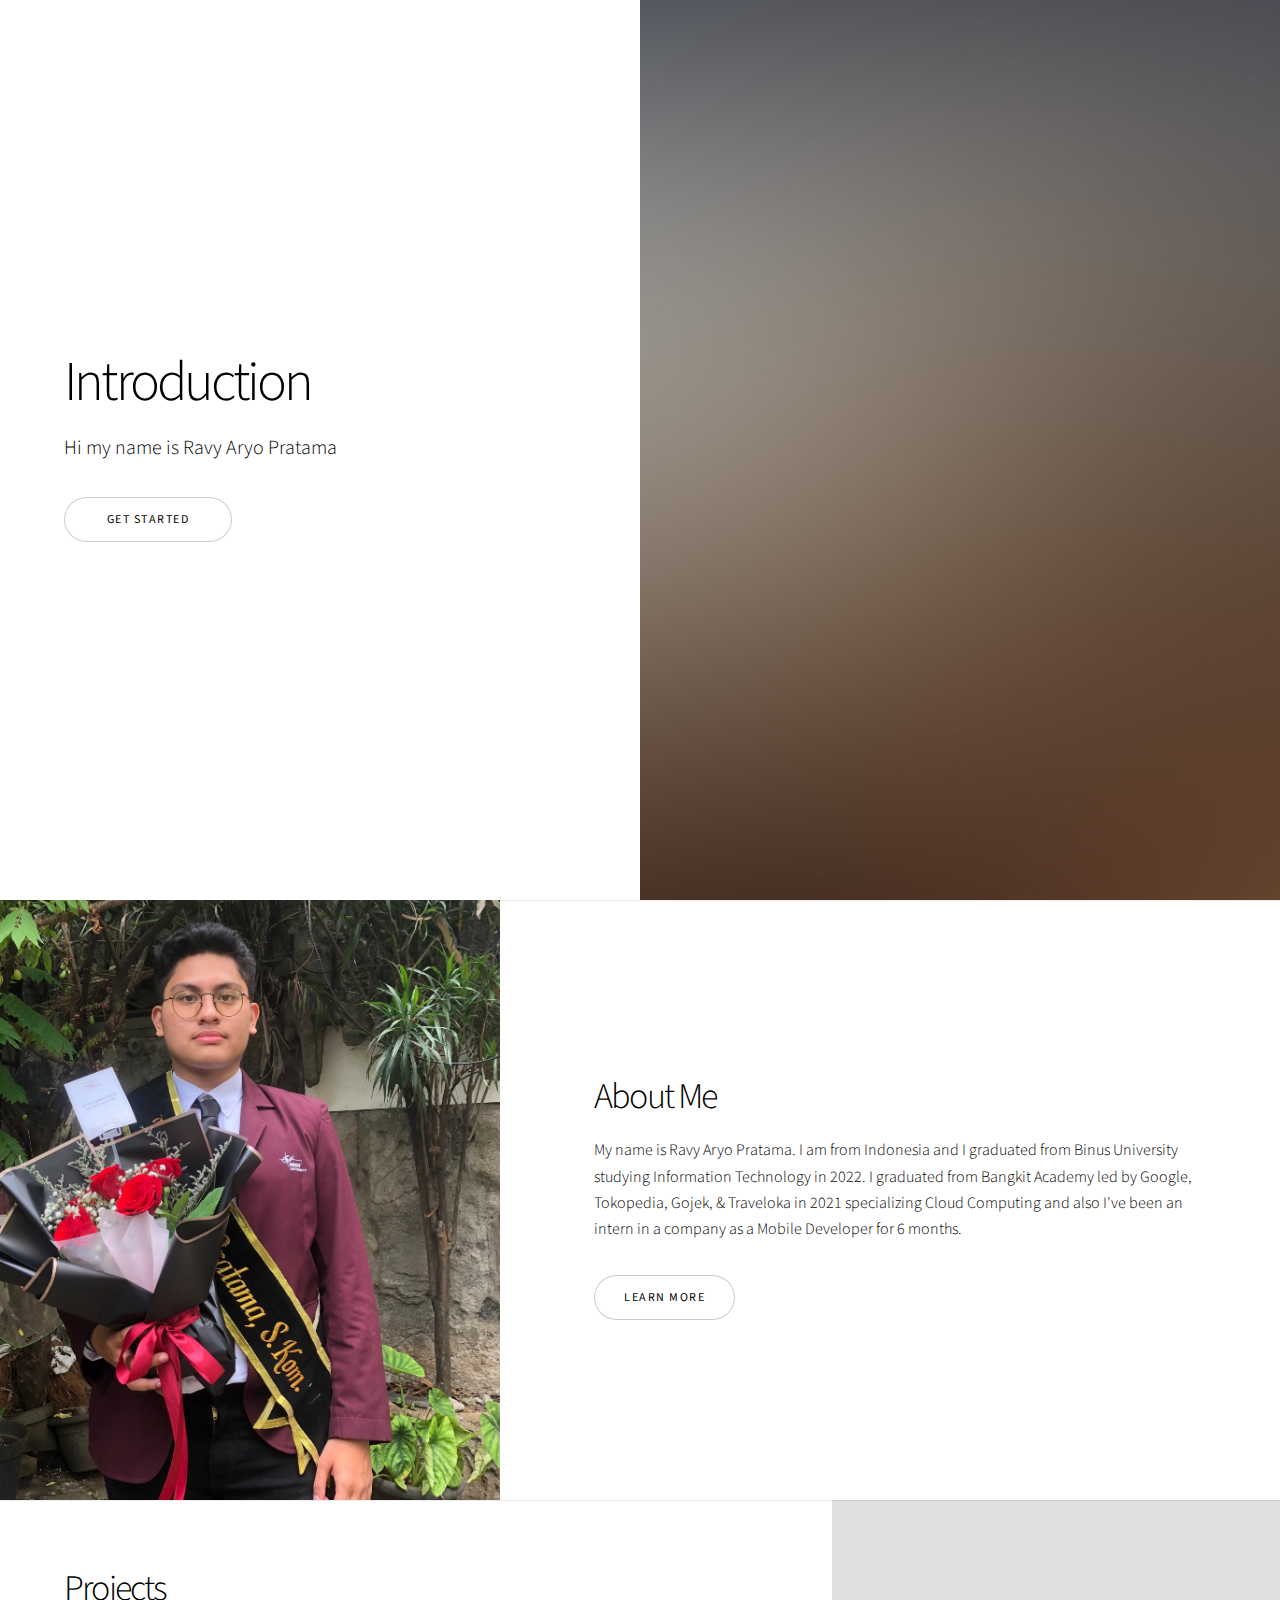
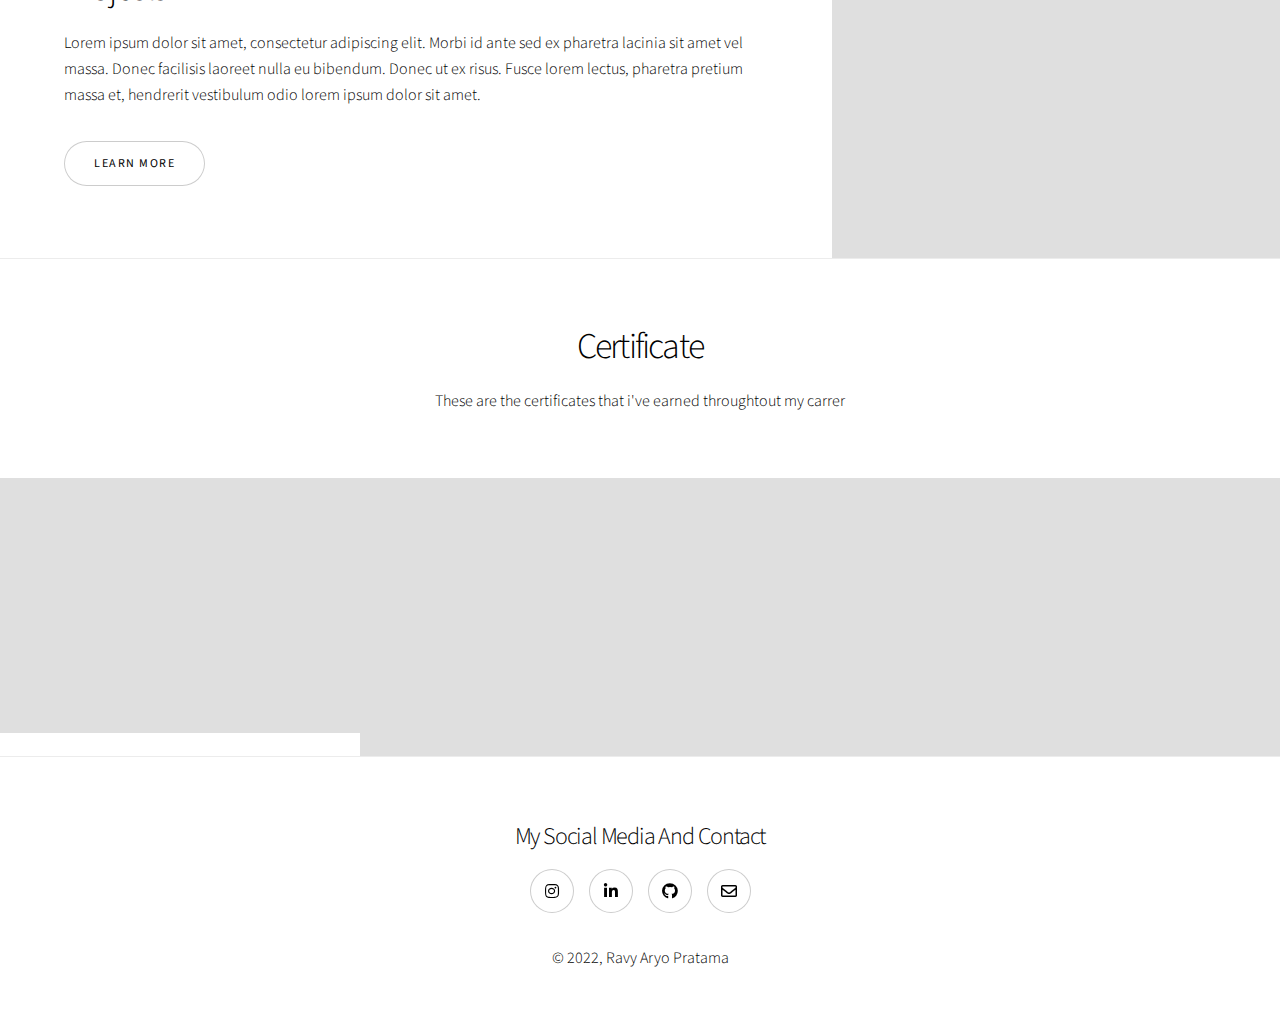
==== commit b20f35e8: "-about me baru" ====
--- a/index.html
+++ b/index.html
@@ -37,10 +37,10 @@
 							<h2>About Me</h2>
 							<p>My name is Ravy Aryo Pratama. I am from Indonesia and I graduated from Binus University studying Information Technology in 2022. I graduated from Bangkit Academy led by Google, Tokopedia, Gojek, & Traveloka in 2021 specializing Cloud Computing and also I've been an intern in a company as a Mobile Developer for 6 months.</p>
 							<ul class="actions stacked">
-								<li><a href="#" class="button">Learn More</a></li>
+								<li><a href="images/ats baru.png" class="button">Learn More</a></li>
 							</ul>
 						</div>
-						<div class="image">
+						<div class="crop">
 							<img src="images/foto baru.jpeg" alt="" />
 						</div>
 					</section>
@@ -48,7 +48,7 @@
 				<!-- Three -->
 					<section class="spotlight style1 orient-left content-align-left image-position-center onscroll-image-fade-in">
 						<div class="content">
-							<h2>Tempus adipiscing</h2>
+							<h2>Projects</h2>
 							<p>Lorem ipsum dolor sit amet, consectetur adipiscing elit. Morbi id ante sed ex pharetra lacinia sit amet vel massa. Donec facilisis laoreet nulla eu bibendum. Donec ut ex risus. Fusce lorem lectus, pharetra pretium massa et, hendrerit vestibulum odio lorem ipsum dolor sit amet.</p>
 							<ul class="actions stacked">
 								<li><a href="#" class="button">Learn More</a></li>
@@ -60,7 +60,7 @@
 					</section>
 
 				<!-- Four -->
-					<section class="spotlight style1 orient-right content-align-left image-position-center onscroll-image-fade-in">
+					<!-- <section class="spotlight style1 orient-right content-align-left image-position-center onscroll-image-fade-in">
 						<div class="content">
 							<h2>Pharetra etiam nulla</h2>
 							<p>Lorem ipsum dolor sit amet, consectetur adipiscing elit. Morbi id ante sed ex pharetra lacinia sit amet vel massa. Donec facilisis laoreet nulla eu bibendum. Donec ut ex risus. Fusce lorem lectus, pharetra pretium massa et, hendrerit vestibulum odio lorem ipsum dolor sit amet.</p>
@@ -71,7 +71,7 @@
 						<div class="image">
 							<img src="images/spotlight03.jpg" alt="" />
 						</div>
-					</section>
+					</section> -->
 
 				<!-- Five -->
 					<section class="wrapper style1 align-center">
--- a/assets/css/main.css
+++ b/assets/css/main.css
@@ -1,8603 +1,8570 @@
 @import url(fontawesome-all.min.css);
 @import url("https://fonts.googleapis.com/css?family=Source+Sans+Pro:300,300i,400,400i");
 
-/*
-	Story by HTML5 UP
-	html5up.net | @ajlkn
-	Free for personal and commercial use under the CCA 3.0 license (html5up.net/license)
+/*
+	Story by HTML5 UP
+	html5up.net | @ajlkn
+	Free for personal and commercial use under the CCA 3.0 license (html5up.net/license)
 */
 
-html, body, div, span, applet, object,
-iframe, h1, h2, h3, h4, h5, h6, p, blockquote,
-pre, a, abbr, acronym, address, big, cite,
-code, del, dfn, em, img, ins, kbd, q, s, samp,
-small, strike, strong, sub, sup, tt, var, b,
-u, i, center, dl, dt, dd, ol, ul, li, fieldset,
-form, label, legend, table, caption, tbody,
-tfoot, thead, tr, th, td, article, aside,
-canvas, details, embed, figure, figcaption,
-footer, header, hgroup, menu, nav, output, ruby,
-section, summary, time, mark, audio, video {
-	margin: 0;
-	padding: 0;
-	border: 0;
-	font-size: 100%;
-	font: inherit;
-	vertical-align: baseline;}
-
-article, aside, details, figcaption, figure,
-footer, header, hgroup, menu, nav, section {
-	display: block;}
+html,
+body,
+div,
+span,
+applet,
+object,
+iframe,
+h1,
+h2,
+h3,
+h4,
+h5,
+h6,
+p,
+blockquote,
+pre,
+a,
+abbr,
+acronym,
+address,
+big,
+cite,
+code,
+del,
+dfn,
+em,
+img,
+ins,
+kbd,
+q,
+s,
+samp,
+small,
+strike,
+strong,
+sub,
+sup,
+tt,
+var,
+b,
+u,
+i,
+center,
+dl,
+dt,
+dd,
+ol,
+ul,
+li,
+fieldset,
+form,
+label,
+legend,
+table,
+caption,
+tbody,
+tfoot,
+thead,
+tr,
+th,
+td,
+article,
+aside,
+canvas,
+details,
+embed,
+figure,
+figcaption,
+footer,
+header,
+hgroup,
+menu,
+nav,
+output,
+ruby,
+section,
+summary,
+time,
+mark,
+audio,
+video {
+  margin: 0;
+  padding: 0;
+  border: 0;
+  font-size: 100%;
+  font: inherit;
+  vertical-align: baseline;
+}
+
+article,
+aside,
+details,
+figcaption,
+figure,
+footer,
+header,
+hgroup,
+menu,
+nav,
+section {
+  display: block;
+}
 
 body {
-	line-height: 1;
-}
-
-ol, ul {
-	list-style: none;
-}
-
-blockquote, q {
-	quotes: none;
-}
-
-	blockquote:before, blockquote:after, q:before, q:after {
-		content: '';
-		content: none;
-	}
+  line-height: 1;
+}
+
+ol,
+ul {
+  list-style: none;
+}
+
+blockquote,
+q {
+  quotes: none;
+}
+
+blockquote:before,
+blockquote:after,
+q:before,
+q:after {
+  content: "";
+  content: none;
+}
 
 table {
-	border-collapse: collapse;
-	border-spacing: 0;
+  border-collapse: collapse;
+  border-spacing: 0;
 }
 
 body {
-	-webkit-text-size-adjust: none;
+  -webkit-text-size-adjust: none;
 }
 
 mark {
-	background-color: transparent;
-	color: inherit;
+  background-color: transparent;
+  color: inherit;
 }
 
 input::-moz-focus-inner {
-	border: 0;
-	padding: 0;
-}
-
-input, select, textarea {
-	-moz-appearance: none;
-	-webkit-appearance: none;
-	-ms-appearance: none;
-	appearance: none;
+  border: 0;
+  padding: 0;
+}
+
+input,
+select,
+textarea {
+  -moz-appearance: none;
+  -webkit-appearance: none;
+  -ms-appearance: none;
+  appearance: none;
 }
 
 /* Basic */
 
-	@-ms-viewport {
-		width: device-width;
-	}
-
-	body {
-		-ms-overflow-style: scrollbar;
-	}
-
-	@media screen and (max-width: 480px) {
-
-		html, body {
-			min-width: 320px;
-		}
-
-	}
-
-	html {
-		box-sizing: border-box;
-	}
-
-	*, *:before, *:after {
-		box-sizing: inherit;
-	}
-
-	body {
-		background: #ffffff;
-	}
-
-		body.is-preload *, body.is-preload *:before, body.is-preload *:after {
-			-moz-animation: none !important;
-			-webkit-animation: none !important;
-			-ms-animation: none !important;
-			animation: none !important;
-			-moz-transition: none !important;
-			-webkit-transition: none !important;
-			-ms-transition: none !important;
-			transition: none !important;
-		}
+@-ms-viewport {
+  width: device-width;
+}
+
+body {
+  -ms-overflow-style: scrollbar;
+}
+
+@media screen and (max-width: 480px) {
+  html,
+  body {
+    min-width: 320px;
+  }
+}
+
+html {
+  box-sizing: border-box;
+}
+
+*,
+*:before,
+*:after {
+  box-sizing: inherit;
+}
+
+body {
+  background: #ffffff;
+}
+
+body.is-preload *,
+body.is-preload *:before,
+body.is-preload *:after {
+  -moz-animation: none !important;
+  -webkit-animation: none !important;
+  -ms-animation: none !important;
+  animation: none !important;
+  -moz-transition: none !important;
+  -webkit-transition: none !important;
+  -ms-transition: none !important;
+  transition: none !important;
+}
 
 /* Type */
 
-	html {
-		font-size: 18pt;
-	}
-
-		@media screen and (max-width: 1680px) {
-
-			html {
-				font-size: 14pt;
-			}
-
-		}
-
-		@media screen and (max-width: 1280px) {
-
-			html {
-				font-size: 12pt;
-			}
-
-		}
-
-		@media screen and (max-width: 736px) {
-
-			html {
-				font-size: 11pt;
-			}
-
-		}
-
-		@media screen and (max-width: 360px) {
-
-			html {
-				font-size: 10pt;
-			}
-
-		}
-
-	body {
-		background-color: #ffffff;
-		color: #000000;
-	}
-
-	body, input, select, textarea {
-		font-family: "Source Sans Pro", Helvetica, sans-serif;
-		font-size: 1rem;
-		font-weight: 300;
-		line-height: 1.65;
-	}
-
-	a {
-		-moz-transition: color 0.2s ease-in-out;
-		-webkit-transition: color 0.2s ease-in-out;
-		-ms-transition: color 0.2s ease-in-out;
-		transition: color 0.2s ease-in-out;
-		text-decoration: underline;
-	}
-
-		a:hover {
-			text-decoration: none;
-		}
-
-	strong, b {
-		font-weight: 400;
-	}
-
-	em, i {
-		font-style: italic;
-	}
-
-	p {
-		margin: 0 0 2rem 0;
-	}
-
-		p.major {
-			font-size: 1.25rem;
-		}
-
-	h1, h2, h3, h4, h5, h6 {
-		font-weight: 300;
-		line-height: 1.375;
-		letter-spacing: -0.05em;
-		margin: 0 0 1rem 0;
-	}
-
-		h1 a, h2 a, h3 a, h4 a, h5 a, h6 a {
-			color: inherit;
-			text-decoration: none;
-		}
-
-	h1 {
-		font-size: 3.5rem;
-		line-height: 1.2;
-	}
-
-	h2 {
-		font-size: 2.25rem;
-	}
-
-	h3 {
-		font-size: 1.5rem;
-	}
-
-	h4 {
-		font-size: 1.1rem;
-	}
-
-	h5 {
-		font-size: 0.9rem;
-	}
-
-	h6 {
-		font-size: 0.7rem;
-	}
-
-	sub {
-		font-size: 0.8rem;
-		position: relative;
-		top: 0.5rem;
-	}
-
-	sup {
-		font-size: 0.8rem;
-		position: relative;
-		top: -0.5rem;
-	}
-
-	blockquote {
-		border-left: solid 4px;
-		font-style: italic;
-		margin: 0 0 2rem 0;
-		padding: 0.5rem 0 0.5rem 2rem;
-	}
-
-	code {
-		border-radius: 4px;
-		font-family: "Courier New", monospace;
-		font-size: 0.9em;
-		margin: 0 0.25rem;
-		padding: 0.25rem 0.325rem;
-	}
-
-	pre {
-		-webkit-overflow-scrolling: touch;
-		font-family: "Courier New", monospace;
-		font-size: 0.9em;
-		margin: 0 0 2rem 0;
-	}
-
-		pre code {
-			display: block;
-			line-height: 1.5;
-			padding: 0.75rem 1rem;
-			overflow-x: auto;
-		}
-
-	hr {
-		border: 0;
-		border-bottom: solid 1px;
-		margin: 2.5rem 0;
-	}
-
-		hr.major {
-			margin: 3.5rem 0;
-		}
-
-	.align-left {
-		text-align: left;
-	}
-
-	.align-center {
-		text-align: center;
-	}
-
-	.align-right {
-		text-align: right;
-	}
-
-	@media screen and (max-width: 736px) {
-
-		p.major {
-			font-size: 1.1rem;
-		}
-
-		h1 {
-			font-size: 2.5rem;
-		}
-
-		h2 {
-			font-size: 2rem;
-		}
-
-		h3 {
-			font-size: 1.25rem;
-		}
-
-		h4 {
-			font-size: 1rem;
-		}
-
-	}
-
-	input, select, textarea {
-		color: #000000;
-	}
-
-	a {
-		color: #000000;
-	}
-
-		a:hover {
-			color: #47D3E5;
-		}
-
-	strong, b {
-		color: #000000;
-	}
-
-	h1, h2, h3, h4, h5, h6 {
-		color: #000000;
-	}
-
-	blockquote {
-		border-left-color: rgba(0, 0, 0, 0.2);
-	}
-
-	code {
-		background: rgba(0, 0, 0, 0.05);
-		border-color: rgba(0, 0, 0, 0.2);
-	}
-
-	hr {
-		border-bottom-color: rgba(0, 0, 0, 0.2);
-	}
+html {
+  font-size: 18pt;
+}
+
+@media screen and (max-width: 1680px) {
+  html {
+    font-size: 14pt;
+  }
+}
+
+@media screen and (max-width: 1280px) {
+  html {
+    font-size: 12pt;
+  }
+}
+
+@media screen and (max-width: 736px) {
+  html {
+    font-size: 11pt;
+  }
+}
+
+@media screen and (max-width: 360px) {
+  html {
+    font-size: 10pt;
+  }
+}
+
+body {
+  background-color: #ffffff;
+  color: #000000;
+}
+
+body,
+input,
+select,
+textarea {
+  font-family: "Source Sans Pro", Helvetica, sans-serif;
+  font-size: 1rem;
+  font-weight: 300;
+  line-height: 1.65;
+}
+
+a {
+  -moz-transition: color 0.2s ease-in-out;
+  -webkit-transition: color 0.2s ease-in-out;
+  -ms-transition: color 0.2s ease-in-out;
+  transition: color 0.2s ease-in-out;
+  text-decoration: underline;
+}
+
+a:hover {
+  text-decoration: none;
+}
+
+strong,
+b {
+  font-weight: 400;
+}
+
+em,
+i {
+  font-style: italic;
+}
+
+p {
+  margin: 0 0 2rem 0;
+}
+
+p.major {
+  font-size: 1.25rem;
+}
+
+h1,
+h2,
+h3,
+h4,
+h5,
+h6 {
+  font-weight: 300;
+  line-height: 1.375;
+  letter-spacing: -0.05em;
+  margin: 0 0 1rem 0;
+}
+
+h1 a,
+h2 a,
+h3 a,
+h4 a,
+h5 a,
+h6 a {
+  color: inherit;
+  text-decoration: none;
+}
+
+h1 {
+  font-size: 3.5rem;
+  line-height: 1.2;
+}
+
+h2 {
+  font-size: 2.25rem;
+}
+
+h3 {
+  font-size: 1.5rem;
+}
+
+h4 {
+  font-size: 1.1rem;
+}
+
+h5 {
+  font-size: 0.9rem;
+}
+
+h6 {
+  font-size: 0.7rem;
+}
+
+sub {
+  font-size: 0.8rem;
+  position: relative;
+  top: 0.5rem;
+}
+
+sup {
+  font-size: 0.8rem;
+  position: relative;
+  top: -0.5rem;
+}
+
+blockquote {
+  border-left: solid 4px;
+  font-style: italic;
+  margin: 0 0 2rem 0;
+  padding: 0.5rem 0 0.5rem 2rem;
+}
+
+code {
+  border-radius: 4px;
+  font-family: "Courier New", monospace;
+  font-size: 0.9em;
+  margin: 0 0.25rem;
+  padding: 0.25rem 0.325rem;
+}
+
+pre {
+  -webkit-overflow-scrolling: touch;
+  font-family: "Courier New", monospace;
+  font-size: 0.9em;
+  margin: 0 0 2rem 0;
+}
+
+pre code {
+  display: block;
+  line-height: 1.5;
+  padding: 0.75rem 1rem;
+  overflow-x: auto;
+}
+
+hr {
+  border: 0;
+  border-bottom: solid 1px;
+  margin: 2.5rem 0;
+}
+
+hr.major {
+  margin: 3.5rem 0;
+}
+
+.align-left {
+  text-align: left;
+}
+
+.align-center {
+  text-align: center;
+}
+
+.align-right {
+  text-align: right;
+}
+
+@media screen and (max-width: 736px) {
+  p.major {
+    font-size: 1.1rem;
+  }
+
+  h1 {
+    font-size: 2.5rem;
+  }
+
+  h2 {
+    font-size: 2rem;
+  }
+
+  h3 {
+    font-size: 1.25rem;
+  }
+
+  h4 {
+    font-size: 1rem;
+  }
+}
+
+input,
+select,
+textarea {
+  color: #000000;
+}
+
+a {
+  color: #000000;
+}
+
+a:hover {
+  color: #47d3e5;
+}
+
+strong,
+b {
+  color: #000000;
+}
+
+h1,
+h2,
+h3,
+h4,
+h5,
+h6 {
+  color: #000000;
+}
+
+blockquote {
+  border-left-color: rgba(0, 0, 0, 0.2);
+}
+
+code {
+  background: rgba(0, 0, 0, 0.05);
+  border-color: rgba(0, 0, 0, 0.2);
+}
+
+hr {
+  border-bottom-color: rgba(0, 0, 0, 0.2);
+}
 
 /* Row */
 
-	.row {
-		display: flex;
-		flex-wrap: wrap;
-		box-sizing: border-box;
-		align-items: stretch;
-	}
-
-		.row > * {
-			box-sizing: border-box;
-		}
-
-		.row.gtr-uniform > * > :last-child {
-			margin-bottom: 0;
-		}
-
-		.row.aln-left {
-			justify-content: flex-start;
-		}
-
-		.row.aln-center {
-			justify-content: center;
-		}
-
-		.row.aln-right {
-			justify-content: flex-end;
-		}
-
-		.row.aln-top {
-			align-items: flex-start;
-		}
-
-		.row.aln-middle {
-			align-items: center;
-		}
-
-		.row.aln-bottom {
-			align-items: flex-end;
-		}
-
-		.row > .imp {
-			order: -1;
-		}
-
-		.row > .col-1 {
-			width: 8.33333%;
-		}
-
-		.row > .off-1 {
-			margin-left: 8.33333%;
-		}
-
-		.row > .col-2 {
-			width: 16.66667%;
-		}
-
-		.row > .off-2 {
-			margin-left: 16.66667%;
-		}
-
-		.row > .col-3 {
-			width: 25%;
-		}
-
-		.row > .off-3 {
-			margin-left: 25%;
-		}
-
-		.row > .col-4 {
-			width: 33.33333%;
-		}
-
-		.row > .off-4 {
-			margin-left: 33.33333%;
-		}
-
-		.row > .col-5 {
-			width: 41.66667%;
-		}
-
-		.row > .off-5 {
-			margin-left: 41.66667%;
-		}
-
-		.row > .col-6 {
-			width: 50%;
-		}
-
-		.row > .off-6 {
-			margin-left: 50%;
-		}
-
-		.row > .col-7 {
-			width: 58.33333%;
-		}
-
-		.row > .off-7 {
-			margin-left: 58.33333%;
-		}
-
-		.row > .col-8 {
-			width: 66.66667%;
-		}
-
-		.row > .off-8 {
-			margin-left: 66.66667%;
-		}
-
-		.row > .col-9 {
-			width: 75%;
-		}
-
-		.row > .off-9 {
-			margin-left: 75%;
-		}
-
-		.row > .col-10 {
-			width: 83.33333%;
-		}
-
-		.row > .off-10 {
-			margin-left: 83.33333%;
-		}
-
-		.row > .col-11 {
-			width: 91.66667%;
-		}
-
-		.row > .off-11 {
-			margin-left: 91.66667%;
-		}
-
-		.row > .col-12 {
-			width: 100%;
-		}
-
-		.row > .off-12 {
-			margin-left: 100%;
-		}
-
-		.row.gtr-0 {
-			margin-top: 0;
-			margin-left: 0rem;
-		}
-
-			.row.gtr-0 > * {
-				padding: 0 0 0 0rem;
-			}
-
-			.row.gtr-0.gtr-uniform {
-				margin-top: 0rem;
-			}
-
-				.row.gtr-0.gtr-uniform > * {
-					padding-top: 0rem;
-				}
-
-		.row.gtr-25 {
-			margin-top: 0;
-			margin-left: -0.5rem;
-		}
-
-			.row.gtr-25 > * {
-				padding: 0 0 0 0.5rem;
-			}
-
-			.row.gtr-25.gtr-uniform {
-				margin-top: -0.5rem;
-			}
-
-				.row.gtr-25.gtr-uniform > * {
-					padding-top: 0.5rem;
-				}
-
-		.row.gtr-50 {
-			margin-top: 0;
-			margin-left: -1rem;
-		}
-
-			.row.gtr-50 > * {
-				padding: 0 0 0 1rem;
-			}
-
-			.row.gtr-50.gtr-uniform {
-				margin-top: -1rem;
-			}
-
-				.row.gtr-50.gtr-uniform > * {
-					padding-top: 1rem;
-				}
-
-		.row {
-			margin-top: 0;
-			margin-left: -2rem;
-		}
-
-			.row > * {
-				padding: 0 0 0 2rem;
-			}
-
-			.row.gtr-uniform {
-				margin-top: -2rem;
-			}
-
-				.row.gtr-uniform > * {
-					padding-top: 2rem;
-				}
-
-		.row.gtr-150 {
-			margin-top: 0;
-			margin-left: -3rem;
-		}
-
-			.row.gtr-150 > * {
-				padding: 0 0 0 3rem;
-			}
-
-			.row.gtr-150.gtr-uniform {
-				margin-top: -3rem;
-			}
-
-				.row.gtr-150.gtr-uniform > * {
-					padding-top: 3rem;
-				}
-
-		.row.gtr-200 {
-			margin-top: 0;
-			margin-left: -4rem;
-		}
-
-			.row.gtr-200 > * {
-				padding: 0 0 0 4rem;
-			}
-
-			.row.gtr-200.gtr-uniform {
-				margin-top: -4rem;
-			}
-
-				.row.gtr-200.gtr-uniform > * {
-					padding-top: 4rem;
-				}
-
-		@media screen and (max-width: 1680px) {
-
-			.row {
-				display: flex;
-				flex-wrap: wrap;
-				box-sizing: border-box;
-				align-items: stretch;
-			}
-
-				.row > * {
-					box-sizing: border-box;
-				}
-
-				.row.gtr-uniform > * > :last-child {
-					margin-bottom: 0;
-				}
-
-				.row.aln-left {
-					justify-content: flex-start;
-				}
-
-				.row.aln-center {
-					justify-content: center;
-				}
-
-				.row.aln-right {
-					justify-content: flex-end;
-				}
-
-				.row.aln-top {
-					align-items: flex-start;
-				}
-
-				.row.aln-middle {
-					align-items: center;
-				}
-
-				.row.aln-bottom {
-					align-items: flex-end;
-				}
-
-				.row > .imp-xlarge {
-					order: -1;
-				}
-
-				.row > .col-1-xlarge {
-					width: 8.33333%;
-				}
-
-				.row > .off-1-xlarge {
-					margin-left: 8.33333%;
-				}
-
-				.row > .col-2-xlarge {
-					width: 16.66667%;
-				}
-
-				.row > .off-2-xlarge {
-					margin-left: 16.66667%;
-				}
-
-				.row > .col-3-xlarge {
-					width: 25%;
-				}
-
-				.row > .off-3-xlarge {
-					margin-left: 25%;
-				}
-
-				.row > .col-4-xlarge {
-					width: 33.33333%;
-				}
-
-				.row > .off-4-xlarge {
-					margin-left: 33.33333%;
-				}
-
-				.row > .col-5-xlarge {
-					width: 41.66667%;
-				}
-
-				.row > .off-5-xlarge {
-					margin-left: 41.66667%;
-				}
-
-				.row > .col-6-xlarge {
-					width: 50%;
-				}
-
-				.row > .off-6-xlarge {
-					margin-left: 50%;
-				}
-
-				.row > .col-7-xlarge {
-					width: 58.33333%;
-				}
-
-				.row > .off-7-xlarge {
-					margin-left: 58.33333%;
-				}
-
-				.row > .col-8-xlarge {
-					width: 66.66667%;
-				}
-
-				.row > .off-8-xlarge {
-					margin-left: 66.66667%;
-				}
-
-				.row > .col-9-xlarge {
-					width: 75%;
-				}
-
-				.row > .off-9-xlarge {
-					margin-left: 75%;
-				}
-
-				.row > .col-10-xlarge {
-					width: 83.33333%;
-				}
-
-				.row > .off-10-xlarge {
-					margin-left: 83.33333%;
-				}
-
-				.row > .col-11-xlarge {
-					width: 91.66667%;
-				}
-
-				.row > .off-11-xlarge {
-					margin-left: 91.66667%;
-				}
-
-				.row > .col-12-xlarge {
-					width: 100%;
-				}
-
-				.row > .off-12-xlarge {
-					margin-left: 100%;
-				}
-
-				.row.gtr-0 {
-					margin-top: 0;
-					margin-left: 0rem;
-				}
-
-					.row.gtr-0 > * {
-						padding: 0 0 0 0rem;
-					}
-
-					.row.gtr-0.gtr-uniform {
-						margin-top: 0rem;
-					}
-
-						.row.gtr-0.gtr-uniform > * {
-							padding-top: 0rem;
-						}
-
-				.row.gtr-25 {
-					margin-top: 0;
-					margin-left: -0.5rem;
-				}
-
-					.row.gtr-25 > * {
-						padding: 0 0 0 0.5rem;
-					}
-
-					.row.gtr-25.gtr-uniform {
-						margin-top: -0.5rem;
-					}
-
-						.row.gtr-25.gtr-uniform > * {
-							padding-top: 0.5rem;
-						}
-
-				.row.gtr-50 {
-					margin-top: 0;
-					margin-left: -1rem;
-				}
-
-					.row.gtr-50 > * {
-						padding: 0 0 0 1rem;
-					}
-
-					.row.gtr-50.gtr-uniform {
-						margin-top: -1rem;
-					}
-
-						.row.gtr-50.gtr-uniform > * {
-							padding-top: 1rem;
-						}
-
-				.row {
-					margin-top: 0;
-					margin-left: -2rem;
-				}
-
-					.row > * {
-						padding: 0 0 0 2rem;
-					}
-
-					.row.gtr-uniform {
-						margin-top: -2rem;
-					}
-
-						.row.gtr-uniform > * {
-							padding-top: 2rem;
-						}
-
-				.row.gtr-150 {
-					margin-top: 0;
-					margin-left: -3rem;
-				}
-
-					.row.gtr-150 > * {
-						padding: 0 0 0 3rem;
-					}
-
-					.row.gtr-150.gtr-uniform {
-						margin-top: -3rem;
-					}
-
-						.row.gtr-150.gtr-uniform > * {
-							padding-top: 3rem;
-						}
-
-				.row.gtr-200 {
-					margin-top: 0;
-					margin-left: -4rem;
-				}
-
-					.row.gtr-200 > * {
-						padding: 0 0 0 4rem;
-					}
-
-					.row.gtr-200.gtr-uniform {
-						margin-top: -4rem;
-					}
-
-						.row.gtr-200.gtr-uniform > * {
-							padding-top: 4rem;
-						}
-
-		}
-
-		@media screen and (max-width: 1280px) {
-
-			.row {
-				display: flex;
-				flex-wrap: wrap;
-				box-sizing: border-box;
-				align-items: stretch;
-			}
-
-				.row > * {
-					box-sizing: border-box;
-				}
-
-				.row.gtr-uniform > * > :last-child {
-					margin-bottom: 0;
-				}
-
-				.row.aln-left {
-					justify-content: flex-start;
-				}
-
-				.row.aln-center {
-					justify-content: center;
-				}
-
-				.row.aln-right {
-					justify-content: flex-end;
-				}
-
-				.row.aln-top {
-					align-items: flex-start;
-				}
-
-				.row.aln-middle {
-					align-items: center;
-				}
-
-				.row.aln-bottom {
-					align-items: flex-end;
-				}
-
-				.row > .imp-large {
-					order: -1;
-				}
-
-				.row > .col-1-large {
-					width: 8.33333%;
-				}
-
-				.row > .off-1-large {
-					margin-left: 8.33333%;
-				}
-
-				.row > .col-2-large {
-					width: 16.66667%;
-				}
-
-				.row > .off-2-large {
-					margin-left: 16.66667%;
-				}
-
-				.row > .col-3-large {
-					width: 25%;
-				}
-
-				.row > .off-3-large {
-					margin-left: 25%;
-				}
-
-				.row > .col-4-large {
-					width: 33.33333%;
-				}
-
-				.row > .off-4-large {
-					margin-left: 33.33333%;
-				}
-
-				.row > .col-5-large {
-					width: 41.66667%;
-				}
-
-				.row > .off-5-large {
-					margin-left: 41.66667%;
-				}
-
-				.row > .col-6-large {
-					width: 50%;
-				}
-
-				.row > .off-6-large {
-					margin-left: 50%;
-				}
-
-				.row > .col-7-large {
-					width: 58.33333%;
-				}
-
-				.row > .off-7-large {
-					margin-left: 58.33333%;
-				}
-
-				.row > .col-8-large {
-					width: 66.66667%;
-				}
-
-				.row > .off-8-large {
-					margin-left: 66.66667%;
-				}
-
-				.row > .col-9-large {
-					width: 75%;
-				}
-
-				.row > .off-9-large {
-					margin-left: 75%;
-				}
-
-				.row > .col-10-large {
-					width: 83.33333%;
-				}
-
-				.row > .off-10-large {
-					margin-left: 83.33333%;
-				}
-
-				.row > .col-11-large {
-					width: 91.66667%;
-				}
-
-				.row > .off-11-large {
-					margin-left: 91.66667%;
-				}
-
-				.row > .col-12-large {
-					width: 100%;
-				}
-
-				.row > .off-12-large {
-					margin-left: 100%;
-				}
-
-				.row.gtr-0 {
-					margin-top: 0;
-					margin-left: 0rem;
-				}
-
-					.row.gtr-0 > * {
-						padding: 0 0 0 0rem;
-					}
-
-					.row.gtr-0.gtr-uniform {
-						margin-top: 0rem;
-					}
-
-						.row.gtr-0.gtr-uniform > * {
-							padding-top: 0rem;
-						}
-
-				.row.gtr-25 {
-					margin-top: 0;
-					margin-left: -0.5rem;
-				}
-
-					.row.gtr-25 > * {
-						padding: 0 0 0 0.5rem;
-					}
-
-					.row.gtr-25.gtr-uniform {
-						margin-top: -0.5rem;
-					}
-
-						.row.gtr-25.gtr-uniform > * {
-							padding-top: 0.5rem;
-						}
-
-				.row.gtr-50 {
-					margin-top: 0;
-					margin-left: -1rem;
-				}
-
-					.row.gtr-50 > * {
-						padding: 0 0 0 1rem;
-					}
-
-					.row.gtr-50.gtr-uniform {
-						margin-top: -1rem;
-					}
-
-						.row.gtr-50.gtr-uniform > * {
-							padding-top: 1rem;
-						}
-
-				.row {
-					margin-top: 0;
-					margin-left: -2rem;
-				}
-
-					.row > * {
-						padding: 0 0 0 2rem;
-					}
-
-					.row.gtr-uniform {
-						margin-top: -2rem;
-					}
-
-						.row.gtr-uniform > * {
-							padding-top: 2rem;
-						}
-
-				.row.gtr-150 {
-					margin-top: 0;
-					margin-left: -3rem;
-				}
-
-					.row.gtr-150 > * {
-						padding: 0 0 0 3rem;
-					}
-
-					.row.gtr-150.gtr-uniform {
-						margin-top: -3rem;
-					}
-
-						.row.gtr-150.gtr-uniform > * {
-							padding-top: 3rem;
-						}
-
-				.row.gtr-200 {
-					margin-top: 0;
-					margin-left: -4rem;
-				}
-
-					.row.gtr-200 > * {
-						padding: 0 0 0 4rem;
-					}
-
-					.row.gtr-200.gtr-uniform {
-						margin-top: -4rem;
-					}
-
-						.row.gtr-200.gtr-uniform > * {
-							padding-top: 4rem;
-						}
-
-		}
-
-		@media screen and (max-width: 980px) {
-
-			.row {
-				display: flex;
-				flex-wrap: wrap;
-				box-sizing: border-box;
-				align-items: stretch;
-			}
-
-				.row > * {
-					box-sizing: border-box;
-				}
-
-				.row.gtr-uniform > * > :last-child {
-					margin-bottom: 0;
-				}
-
-				.row.aln-left {
-					justify-content: flex-start;
-				}
-
-				.row.aln-center {
-					justify-content: center;
-				}
-
-				.row.aln-right {
-					justify-content: flex-end;
-				}
-
-				.row.aln-top {
-					align-items: flex-start;
-				}
-
-				.row.aln-middle {
-					align-items: center;
-				}
-
-				.row.aln-bottom {
-					align-items: flex-end;
-				}
-
-				.row > .imp-medium {
-					order: -1;
-				}
-
-				.row > .col-1-medium {
-					width: 8.33333%;
-				}
-
-				.row > .off-1-medium {
-					margin-left: 8.33333%;
-				}
-
-				.row > .col-2-medium {
-					width: 16.66667%;
-				}
-
-				.row > .off-2-medium {
-					margin-left: 16.66667%;
-				}
-
-				.row > .col-3-medium {
-					width: 25%;
-				}
-
-				.row > .off-3-medium {
-					margin-left: 25%;
-				}
-
-				.row > .col-4-medium {
-					width: 33.33333%;
-				}
-
-				.row > .off-4-medium {
-					margin-left: 33.33333%;
-				}
-
-				.row > .col-5-medium {
-					width: 41.66667%;
-				}
-
-				.row > .off-5-medium {
-					margin-left: 41.66667%;
-				}
-
-				.row > .col-6-medium {
-					width: 50%;
-				}
-
-				.row > .off-6-medium {
-					margin-left: 50%;
-				}
-
-				.row > .col-7-medium {
-					width: 58.33333%;
-				}
-
-				.row > .off-7-medium {
-					margin-left: 58.33333%;
-				}
-
-				.row > .col-8-medium {
-					width: 66.66667%;
-				}
-
-				.row > .off-8-medium {
-					margin-left: 66.66667%;
-				}
-
-				.row > .col-9-medium {
-					width: 75%;
-				}
-
-				.row > .off-9-medium {
-					margin-left: 75%;
-				}
-
-				.row > .col-10-medium {
-					width: 83.33333%;
-				}
-
-				.row > .off-10-medium {
-					margin-left: 83.33333%;
-				}
-
-				.row > .col-11-medium {
-					width: 91.66667%;
-				}
-
-				.row > .off-11-medium {
-					margin-left: 91.66667%;
-				}
-
-				.row > .col-12-medium {
-					width: 100%;
-				}
-
-				.row > .off-12-medium {
-					margin-left: 100%;
-				}
-
-				.row.gtr-0 {
-					margin-top: 0;
-					margin-left: 0rem;
-				}
-
-					.row.gtr-0 > * {
-						padding: 0 0 0 0rem;
-					}
-
-					.row.gtr-0.gtr-uniform {
-						margin-top: 0rem;
-					}
-
-						.row.gtr-0.gtr-uniform > * {
-							padding-top: 0rem;
-						}
-
-				.row.gtr-25 {
-					margin-top: 0;
-					margin-left: -0.5rem;
-				}
-
-					.row.gtr-25 > * {
-						padding: 0 0 0 0.5rem;
-					}
-
-					.row.gtr-25.gtr-uniform {
-						margin-top: -0.5rem;
-					}
-
-						.row.gtr-25.gtr-uniform > * {
-							padding-top: 0.5rem;
-						}
-
-				.row.gtr-50 {
-					margin-top: 0;
-					margin-left: -1rem;
-				}
-
-					.row.gtr-50 > * {
-						padding: 0 0 0 1rem;
-					}
-
-					.row.gtr-50.gtr-uniform {
-						margin-top: -1rem;
-					}
-
-						.row.gtr-50.gtr-uniform > * {
-							padding-top: 1rem;
-						}
-
-				.row {
-					margin-top: 0;
-					margin-left: -2rem;
-				}
-
-					.row > * {
-						padding: 0 0 0 2rem;
-					}
-
-					.row.gtr-uniform {
-						margin-top: -2rem;
-					}
-
-						.row.gtr-uniform > * {
-							padding-top: 2rem;
-						}
-
-				.row.gtr-150 {
-					margin-top: 0;
-					margin-left: -3rem;
-				}
-
-					.row.gtr-150 > * {
-						padding: 0 0 0 3rem;
-					}
-
-					.row.gtr-150.gtr-uniform {
-						margin-top: -3rem;
-					}
-
-						.row.gtr-150.gtr-uniform > * {
-							padding-top: 3rem;
-						}
-
-				.row.gtr-200 {
-					margin-top: 0;
-					margin-left: -4rem;
-				}
-
-					.row.gtr-200 > * {
-						padding: 0 0 0 4rem;
-					}
-
-					.row.gtr-200.gtr-uniform {
-						margin-top: -4rem;
-					}
-
-						.row.gtr-200.gtr-uniform > * {
-							padding-top: 4rem;
-						}
-
-		}
-
-		@media screen and (max-width: 736px) {
-
-			.row {
-				display: flex;
-				flex-wrap: wrap;
-				box-sizing: border-box;
-				align-items: stretch;
-			}
-
-				.row > * {
-					box-sizing: border-box;
-				}
-
-				.row.gtr-uniform > * > :last-child {
-					margin-bottom: 0;
-				}
-
-				.row.aln-left {
-					justify-content: flex-start;
-				}
-
-				.row.aln-center {
-					justify-content: center;
-				}
-
-				.row.aln-right {
-					justify-content: flex-end;
-				}
-
-				.row.aln-top {
-					align-items: flex-start;
-				}
-
-				.row.aln-middle {
-					align-items: center;
-				}
-
-				.row.aln-bottom {
-					align-items: flex-end;
-				}
-
-				.row > .imp-small {
-					order: -1;
-				}
-
-				.row > .col-1-small {
-					width: 8.33333%;
-				}
-
-				.row > .off-1-small {
-					margin-left: 8.33333%;
-				}
-
-				.row > .col-2-small {
-					width: 16.66667%;
-				}
-
-				.row > .off-2-small {
-					margin-left: 16.66667%;
-				}
-
-				.row > .col-3-small {
-					width: 25%;
-				}
-
-				.row > .off-3-small {
-					margin-left: 25%;
-				}
-
-				.row > .col-4-small {
-					width: 33.33333%;
-				}
-
-				.row > .off-4-small {
-					margin-left: 33.33333%;
-				}
-
-				.row > .col-5-small {
-					width: 41.66667%;
-				}
-
-				.row > .off-5-small {
-					margin-left: 41.66667%;
-				}
-
-				.row > .col-6-small {
-					width: 50%;
-				}
-
-				.row > .off-6-small {
-					margin-left: 50%;
-				}
-
-				.row > .col-7-small {
-					width: 58.33333%;
-				}
-
-				.row > .off-7-small {
-					margin-left: 58.33333%;
-				}
-
-				.row > .col-8-small {
-					width: 66.66667%;
-				}
-
-				.row > .off-8-small {
-					margin-left: 66.66667%;
-				}
-
-				.row > .col-9-small {
-					width: 75%;
-				}
-
-				.row > .off-9-small {
-					margin-left: 75%;
-				}
-
-				.row > .col-10-small {
-					width: 83.33333%;
-				}
-
-				.row > .off-10-small {
-					margin-left: 83.33333%;
-				}
-
-				.row > .col-11-small {
-					width: 91.66667%;
-				}
-
-				.row > .off-11-small {
-					margin-left: 91.66667%;
-				}
-
-				.row > .col-12-small {
-					width: 100%;
-				}
-
-				.row > .off-12-small {
-					margin-left: 100%;
-				}
-
-				.row.gtr-0 {
-					margin-top: 0;
-					margin-left: 0rem;
-				}
-
-					.row.gtr-0 > * {
-						padding: 0 0 0 0rem;
-					}
-
-					.row.gtr-0.gtr-uniform {
-						margin-top: 0rem;
-					}
-
-						.row.gtr-0.gtr-uniform > * {
-							padding-top: 0rem;
-						}
-
-				.row.gtr-25 {
-					margin-top: 0;
-					margin-left: -0.5rem;
-				}
-
-					.row.gtr-25 > * {
-						padding: 0 0 0 0.5rem;
-					}
-
-					.row.gtr-25.gtr-uniform {
-						margin-top: -0.5rem;
-					}
-
-						.row.gtr-25.gtr-uniform > * {
-							padding-top: 0.5rem;
-						}
-
-				.row.gtr-50 {
-					margin-top: 0;
-					margin-left: -1rem;
-				}
-
-					.row.gtr-50 > * {
-						padding: 0 0 0 1rem;
-					}
-
-					.row.gtr-50.gtr-uniform {
-						margin-top: -1rem;
-					}
-
-						.row.gtr-50.gtr-uniform > * {
-							padding-top: 1rem;
-						}
-
-				.row {
-					margin-top: 0;
-					margin-left: -2rem;
-				}
-
-					.row > * {
-						padding: 0 0 0 2rem;
-					}
-
-					.row.gtr-uniform {
-						margin-top: -2rem;
-					}
-
-						.row.gtr-uniform > * {
-							padding-top: 2rem;
-						}
-
-				.row.gtr-150 {
-					margin-top: 0;
-					margin-left: -3rem;
-				}
-
-					.row.gtr-150 > * {
-						padding: 0 0 0 3rem;
-					}
-
-					.row.gtr-150.gtr-uniform {
-						margin-top: -3rem;
-					}
-
-						.row.gtr-150.gtr-uniform > * {
-							padding-top: 3rem;
-						}
-
-				.row.gtr-200 {
-					margin-top: 0;
-					margin-left: -4rem;
-				}
-
-					.row.gtr-200 > * {
-						padding: 0 0 0 4rem;
-					}
-
-					.row.gtr-200.gtr-uniform {
-						margin-top: -4rem;
-					}
-
-						.row.gtr-200.gtr-uniform > * {
-							padding-top: 4rem;
-						}
-
-		}
-
-		@media screen and (max-width: 480px) {
-
-			.row {
-				display: flex;
-				flex-wrap: wrap;
-				box-sizing: border-box;
-				align-items: stretch;
-			}
-
-				.row > * {
-					box-sizing: border-box;
-				}
-
-				.row.gtr-uniform > * > :last-child {
-					margin-bottom: 0;
-				}
-
-				.row.aln-left {
-					justify-content: flex-start;
-				}
-
-				.row.aln-center {
-					justify-content: center;
-				}
-
-				.row.aln-right {
-					justify-content: flex-end;
-				}
-
-				.row.aln-top {
-					align-items: flex-start;
-				}
-
-				.row.aln-middle {
-					align-items: center;
-				}
-
-				.row.aln-bottom {
-					align-items: flex-end;
-				}
-
-				.row > .imp-xsmall {
-					order: -1;
-				}
-
-				.row > .col-1-xsmall {
-					width: 8.33333%;
-				}
-
-				.row > .off-1-xsmall {
-					margin-left: 8.33333%;
-				}
-
-				.row > .col-2-xsmall {
-					width: 16.66667%;
-				}
-
-				.row > .off-2-xsmall {
-					margin-left: 16.66667%;
-				}
-
-				.row > .col-3-xsmall {
-					width: 25%;
-				}
-
-				.row > .off-3-xsmall {
-					margin-left: 25%;
-				}
-
-				.row > .col-4-xsmall {
-					width: 33.33333%;
-				}
-
-				.row > .off-4-xsmall {
-					margin-left: 33.33333%;
-				}
-
-				.row > .col-5-xsmall {
-					width: 41.66667%;
-				}
-
-				.row > .off-5-xsmall {
-					margin-left: 41.66667%;
-				}
-
-				.row > .col-6-xsmall {
-					width: 50%;
-				}
-
-				.row > .off-6-xsmall {
-					margin-left: 50%;
-				}
-
-				.row > .col-7-xsmall {
-					width: 58.33333%;
-				}
-
-				.row > .off-7-xsmall {
-					margin-left: 58.33333%;
-				}
-
-				.row > .col-8-xsmall {
-					width: 66.66667%;
-				}
-
-				.row > .off-8-xsmall {
-					margin-left: 66.66667%;
-				}
-
-				.row > .col-9-xsmall {
-					width: 75%;
-				}
-
-				.row > .off-9-xsmall {
-					margin-left: 75%;
-				}
-
-				.row > .col-10-xsmall {
-					width: 83.33333%;
-				}
-
-				.row > .off-10-xsmall {
-					margin-left: 83.33333%;
-				}
-
-				.row > .col-11-xsmall {
-					width: 91.66667%;
-				}
-
-				.row > .off-11-xsmall {
-					margin-left: 91.66667%;
-				}
-
-				.row > .col-12-xsmall {
-					width: 100%;
-				}
-
-				.row > .off-12-xsmall {
-					margin-left: 100%;
-				}
-
-				.row.gtr-0 {
-					margin-top: 0;
-					margin-left: 0rem;
-				}
-
-					.row.gtr-0 > * {
-						padding: 0 0 0 0rem;
-					}
-
-					.row.gtr-0.gtr-uniform {
-						margin-top: 0rem;
-					}
-
-						.row.gtr-0.gtr-uniform > * {
-							padding-top: 0rem;
-						}
-
-				.row.gtr-25 {
-					margin-top: 0;
-					margin-left: -0.5rem;
-				}
-
-					.row.gtr-25 > * {
-						padding: 0 0 0 0.5rem;
-					}
-
-					.row.gtr-25.gtr-uniform {
-						margin-top: -0.5rem;
-					}
-
-						.row.gtr-25.gtr-uniform > * {
-							padding-top: 0.5rem;
-						}
-
-				.row.gtr-50 {
-					margin-top: 0;
-					margin-left: -1rem;
-				}
-
-					.row.gtr-50 > * {
-						padding: 0 0 0 1rem;
-					}
-
-					.row.gtr-50.gtr-uniform {
-						margin-top: -1rem;
-					}
-
-						.row.gtr-50.gtr-uniform > * {
-							padding-top: 1rem;
-						}
-
-				.row {
-					margin-top: 0;
-					margin-left: -2rem;
-				}
-
-					.row > * {
-						padding: 0 0 0 2rem;
-					}
-
-					.row.gtr-uniform {
-						margin-top: -2rem;
-					}
-
-						.row.gtr-uniform > * {
-							padding-top: 2rem;
-						}
-
-				.row.gtr-150 {
-					margin-top: 0;
-					margin-left: -3rem;
-				}
-
-					.row.gtr-150 > * {
-						padding: 0 0 0 3rem;
-					}
-
-					.row.gtr-150.gtr-uniform {
-						margin-top: -3rem;
-					}
-
-						.row.gtr-150.gtr-uniform > * {
-							padding-top: 3rem;
-						}
-
-				.row.gtr-200 {
-					margin-top: 0;
-					margin-left: -4rem;
-				}
-
-					.row.gtr-200 > * {
-						padding: 0 0 0 4rem;
-					}
-
-					.row.gtr-200.gtr-uniform {
-						margin-top: -4rem;
-					}
-
-						.row.gtr-200.gtr-uniform > * {
-							padding-top: 4rem;
-						}
-
-		}
-
-		@media screen and (max-width: 360px) {
-
-			.row {
-				display: flex;
-				flex-wrap: wrap;
-				box-sizing: border-box;
-				align-items: stretch;
-			}
-
-				.row > * {
-					box-sizing: border-box;
-				}
-
-				.row.gtr-uniform > * > :last-child {
-					margin-bottom: 0;
-				}
-
-				.row.aln-left {
-					justify-content: flex-start;
-				}
-
-				.row.aln-center {
-					justify-content: center;
-				}
-
-				.row.aln-right {
-					justify-content: flex-end;
-				}
-
-				.row.aln-top {
-					align-items: flex-start;
-				}
-
-				.row.aln-middle {
-					align-items: center;
-				}
-
-				.row.aln-bottom {
-					align-items: flex-end;
-				}
-
-				.row > .imp-xxsmall {
-					order: -1;
-				}
-
-				.row > .col-1-xxsmall {
-					width: 8.33333%;
-				}
-
-				.row > .off-1-xxsmall {
-					margin-left: 8.33333%;
-				}
-
-				.row > .col-2-xxsmall {
-					width: 16.66667%;
-				}
-
-				.row > .off-2-xxsmall {
-					margin-left: 16.66667%;
-				}
-
-				.row > .col-3-xxsmall {
-					width: 25%;
-				}
-
-				.row > .off-3-xxsmall {
-					margin-left: 25%;
-				}
-
-				.row > .col-4-xxsmall {
-					width: 33.33333%;
-				}
-
-				.row > .off-4-xxsmall {
-					margin-left: 33.33333%;
-				}
-
-				.row > .col-5-xxsmall {
-					width: 41.66667%;
-				}
-
-				.row > .off-5-xxsmall {
-					margin-left: 41.66667%;
-				}
-
-				.row > .col-6-xxsmall {
-					width: 50%;
-				}
-
-				.row > .off-6-xxsmall {
-					margin-left: 50%;
-				}
-
-				.row > .col-7-xxsmall {
-					width: 58.33333%;
-				}
-
-				.row > .off-7-xxsmall {
-					margin-left: 58.33333%;
-				}
-
-				.row > .col-8-xxsmall {
-					width: 66.66667%;
-				}
-
-				.row > .off-8-xxsmall {
-					margin-left: 66.66667%;
-				}
-
-				.row > .col-9-xxsmall {
-					width: 75%;
-				}
-
-				.row > .off-9-xxsmall {
-					margin-left: 75%;
-				}
-
-				.row > .col-10-xxsmall {
-					width: 83.33333%;
-				}
-
-				.row > .off-10-xxsmall {
-					margin-left: 83.33333%;
-				}
-
-				.row > .col-11-xxsmall {
-					width: 91.66667%;
-				}
-
-				.row > .off-11-xxsmall {
-					margin-left: 91.66667%;
-				}
-
-				.row > .col-12-xxsmall {
-					width: 100%;
-				}
-
-				.row > .off-12-xxsmall {
-					margin-left: 100%;
-				}
-
-				.row.gtr-0 {
-					margin-top: 0;
-					margin-left: 0rem;
-				}
-
-					.row.gtr-0 > * {
-						padding: 0 0 0 0rem;
-					}
-
-					.row.gtr-0.gtr-uniform {
-						margin-top: 0rem;
-					}
-
-						.row.gtr-0.gtr-uniform > * {
-							padding-top: 0rem;
-						}
-
-				.row.gtr-25 {
-					margin-top: 0;
-					margin-left: -0.5rem;
-				}
-
-					.row.gtr-25 > * {
-						padding: 0 0 0 0.5rem;
-					}
-
-					.row.gtr-25.gtr-uniform {
-						margin-top: -0.5rem;
-					}
-
-						.row.gtr-25.gtr-uniform > * {
-							padding-top: 0.5rem;
-						}
-
-				.row.gtr-50 {
-					margin-top: 0;
-					margin-left: -1rem;
-				}
-
-					.row.gtr-50 > * {
-						padding: 0 0 0 1rem;
-					}
-
-					.row.gtr-50.gtr-uniform {
-						margin-top: -1rem;
-					}
-
-						.row.gtr-50.gtr-uniform > * {
-							padding-top: 1rem;
-						}
-
-				.row {
-					margin-top: 0;
-					margin-left: -2rem;
-				}
-
-					.row > * {
-						padding: 0 0 0 2rem;
-					}
-
-					.row.gtr-uniform {
-						margin-top: -2rem;
-					}
-
-						.row.gtr-uniform > * {
-							padding-top: 2rem;
-						}
-
-				.row.gtr-150 {
-					margin-top: 0;
-					margin-left: -3rem;
-				}
-
-					.row.gtr-150 > * {
-						padding: 0 0 0 3rem;
-					}
-
-					.row.gtr-150.gtr-uniform {
-						margin-top: -3rem;
-					}
-
-						.row.gtr-150.gtr-uniform > * {
-							padding-top: 3rem;
-						}
-
-				.row.gtr-200 {
-					margin-top: 0;
-					margin-left: -4rem;
-				}
-
-					.row.gtr-200 > * {
-						padding: 0 0 0 4rem;
-					}
-
-					.row.gtr-200.gtr-uniform {
-						margin-top: -4rem;
-					}
-
-						.row.gtr-200.gtr-uniform > * {
-							padding-top: 4rem;
-						}
-
-		}
+.row {
+  display: flex;
+  flex-wrap: wrap;
+  box-sizing: border-box;
+  align-items: stretch;
+}
+
+.row > * {
+  box-sizing: border-box;
+}
+
+.row.gtr-uniform > * > :last-child {
+  margin-bottom: 0;
+}
+
+.row.aln-left {
+  justify-content: flex-start;
+}
+
+.row.aln-center {
+  justify-content: center;
+}
+
+.row.aln-right {
+  justify-content: flex-end;
+}
+
+.row.aln-top {
+  align-items: flex-start;
+}
+
+.row.aln-middle {
+  align-items: center;
+}
+
+.row.aln-bottom {
+  align-items: flex-end;
+}
+
+.row > .imp {
+  order: -1;
+}
+
+.row > .col-1 {
+  width: 8.33333%;
+}
+
+.row > .off-1 {
+  margin-left: 8.33333%;
+}
+
+.row > .col-2 {
+  width: 16.66667%;
+}
+
+.row > .off-2 {
+  margin-left: 16.66667%;
+}
+
+.row > .col-3 {
+  width: 25%;
+}
+
+.row > .off-3 {
+  margin-left: 25%;
+}
+
+.row > .col-4 {
+  width: 33.33333%;
+}
+
+.row > .off-4 {
+  margin-left: 33.33333%;
+}
+
+.row > .col-5 {
+  width: 41.66667%;
+}
+
+.row > .off-5 {
+  margin-left: 41.66667%;
+}
+
+.row > .col-6 {
+  width: 50%;
+}
+
+.row > .off-6 {
+  margin-left: 50%;
+}
+
+.row > .col-7 {
+  width: 58.33333%;
+}
+
+.row > .off-7 {
+  margin-left: 58.33333%;
+}
+
+.row > .col-8 {
+  width: 66.66667%;
+}
+
+.row > .off-8 {
+  margin-left: 66.66667%;
+}
+
+.row > .col-9 {
+  width: 75%;
+}
+
+.row > .off-9 {
+  margin-left: 75%;
+}
+
+.row > .col-10 {
+  width: 83.33333%;
+}
+
+.row > .off-10 {
+  margin-left: 83.33333%;
+}
+
+.row > .col-11 {
+  width: 91.66667%;
+}
+
+.row > .off-11 {
+  margin-left: 91.66667%;
+}
+
+.row > .col-12 {
+  width: 100%;
+}
+
+.row > .off-12 {
+  margin-left: 100%;
+}
+
+.row.gtr-0 {
+  margin-top: 0;
+  margin-left: 0rem;
+}
+
+.row.gtr-0 > * {
+  padding: 0 0 0 0rem;
+}
+
+.row.gtr-0.gtr-uniform {
+  margin-top: 0rem;
+}
+
+.row.gtr-0.gtr-uniform > * {
+  padding-top: 0rem;
+}
+
+.row.gtr-25 {
+  margin-top: 0;
+  margin-left: -0.5rem;
+}
+
+.row.gtr-25 > * {
+  padding: 0 0 0 0.5rem;
+}
+
+.row.gtr-25.gtr-uniform {
+  margin-top: -0.5rem;
+}
+
+.row.gtr-25.gtr-uniform > * {
+  padding-top: 0.5rem;
+}
+
+.row.gtr-50 {
+  margin-top: 0;
+  margin-left: -1rem;
+}
+
+.row.gtr-50 > * {
+  padding: 0 0 0 1rem;
+}
+
+.row.gtr-50.gtr-uniform {
+  margin-top: -1rem;
+}
+
+.row.gtr-50.gtr-uniform > * {
+  padding-top: 1rem;
+}
+
+.row {
+  margin-top: 0;
+  margin-left: -2rem;
+}
+
+.row > * {
+  padding: 0 0 0 2rem;
+}
+
+.row.gtr-uniform {
+  margin-top: -2rem;
+}
+
+.row.gtr-uniform > * {
+  padding-top: 2rem;
+}
+
+.row.gtr-150 {
+  margin-top: 0;
+  margin-left: -3rem;
+}
+
+.row.gtr-150 > * {
+  padding: 0 0 0 3rem;
+}
+
+.row.gtr-150.gtr-uniform {
+  margin-top: -3rem;
+}
+
+.row.gtr-150.gtr-uniform > * {
+  padding-top: 3rem;
+}
+
+.row.gtr-200 {
+  margin-top: 0;
+  margin-left: -4rem;
+}
+
+.row.gtr-200 > * {
+  padding: 0 0 0 4rem;
+}
+
+.row.gtr-200.gtr-uniform {
+  margin-top: -4rem;
+}
+
+.row.gtr-200.gtr-uniform > * {
+  padding-top: 4rem;
+}
+
+@media screen and (max-width: 1680px) {
+  .row {
+    display: flex;
+    flex-wrap: wrap;
+    box-sizing: border-box;
+    align-items: stretch;
+  }
+
+  .row > * {
+    box-sizing: border-box;
+  }
+
+  .row.gtr-uniform > * > :last-child {
+    margin-bottom: 0;
+  }
+
+  .row.aln-left {
+    justify-content: flex-start;
+  }
+
+  .row.aln-center {
+    justify-content: center;
+  }
+
+  .row.aln-right {
+    justify-content: flex-end;
+  }
+
+  .row.aln-top {
+    align-items: flex-start;
+  }
+
+  .row.aln-middle {
+    align-items: center;
+  }
+
+  .row.aln-bottom {
+    align-items: flex-end;
+  }
+
+  .row > .imp-xlarge {
+    order: -1;
+  }
+
+  .row > .col-1-xlarge {
+    width: 8.33333%;
+  }
+
+  .row > .off-1-xlarge {
+    margin-left: 8.33333%;
+  }
+
+  .row > .col-2-xlarge {
+    width: 16.66667%;
+  }
+
+  .row > .off-2-xlarge {
+    margin-left: 16.66667%;
+  }
+
+  .row > .col-3-xlarge {
+    width: 25%;
+  }
+
+  .row > .off-3-xlarge {
+    margin-left: 25%;
+  }
+
+  .row > .col-4-xlarge {
+    width: 33.33333%;
+  }
+
+  .row > .off-4-xlarge {
+    margin-left: 33.33333%;
+  }
+
+  .row > .col-5-xlarge {
+    width: 41.66667%;
+  }
+
+  .row > .off-5-xlarge {
+    margin-left: 41.66667%;
+  }
+
+  .row > .col-6-xlarge {
+    width: 50%;
+  }
+
+  .row > .off-6-xlarge {
+    margin-left: 50%;
+  }
+
+  .row > .col-7-xlarge {
+    width: 58.33333%;
+  }
+
+  .row > .off-7-xlarge {
+    margin-left: 58.33333%;
+  }
+
+  .row > .col-8-xlarge {
+    width: 66.66667%;
+  }
+
+  .row > .off-8-xlarge {
+    margin-left: 66.66667%;
+  }
+
+  .row > .col-9-xlarge {
+    width: 75%;
+  }
+
+  .row > .off-9-xlarge {
+    margin-left: 75%;
+  }
+
+  .row > .col-10-xlarge {
+    width: 83.33333%;
+  }
+
+  .row > .off-10-xlarge {
+    margin-left: 83.33333%;
+  }
+
+  .row > .col-11-xlarge {
+    width: 91.66667%;
+  }
+
+  .row > .off-11-xlarge {
+    margin-left: 91.66667%;
+  }
+
+  .row > .col-12-xlarge {
+    width: 100%;
+  }
+
+  .row > .off-12-xlarge {
+    margin-left: 100%;
+  }
+
+  .row.gtr-0 {
+    margin-top: 0;
+    margin-left: 0rem;
+  }
+
+  .row.gtr-0 > * {
+    padding: 0 0 0 0rem;
+  }
+
+  .row.gtr-0.gtr-uniform {
+    margin-top: 0rem;
+  }
+
+  .row.gtr-0.gtr-uniform > * {
+    padding-top: 0rem;
+  }
+
+  .row.gtr-25 {
+    margin-top: 0;
+    margin-left: -0.5rem;
+  }
+
+  .row.gtr-25 > * {
+    padding: 0 0 0 0.5rem;
+  }
+
+  .row.gtr-25.gtr-uniform {
+    margin-top: -0.5rem;
+  }
+
+  .row.gtr-25.gtr-uniform > * {
+    padding-top: 0.5rem;
+  }
+
+  .row.gtr-50 {
+    margin-top: 0;
+    margin-left: -1rem;
+  }
+
+  .row.gtr-50 > * {
+    padding: 0 0 0 1rem;
+  }
+
+  .row.gtr-50.gtr-uniform {
+    margin-top: -1rem;
+  }
+
+  .row.gtr-50.gtr-uniform > * {
+    padding-top: 1rem;
+  }
+
+  .row {
+    margin-top: 0;
+    margin-left: -2rem;
+  }
+
+  .row > * {
+    padding: 0 0 0 2rem;
+  }
+
+  .row.gtr-uniform {
+    margin-top: -2rem;
+  }
+
+  .row.gtr-uniform > * {
+    padding-top: 2rem;
+  }
+
+  .row.gtr-150 {
+    margin-top: 0;
+    margin-left: -3rem;
+  }
+
+  .row.gtr-150 > * {
+    padding: 0 0 0 3rem;
+  }
+
+  .row.gtr-150.gtr-uniform {
+    margin-top: -3rem;
+  }
+
+  .row.gtr-150.gtr-uniform > * {
+    padding-top: 3rem;
+  }
+
+  .row.gtr-200 {
+    margin-top: 0;
+    margin-left: -4rem;
+  }
+
+  .row.gtr-200 > * {
+    padding: 0 0 0 4rem;
+  }
+
+  .row.gtr-200.gtr-uniform {
+    margin-top: -4rem;
+  }
+
+  .row.gtr-200.gtr-uniform > * {
+    padding-top: 4rem;
+  }
+}
+
+@media screen and (max-width: 1280px) {
+  .row {
+    display: flex;
+    flex-wrap: wrap;
+    box-sizing: border-box;
+    align-items: stretch;
+  }
+
+  .row > * {
+    box-sizing: border-box;
+  }
+
+  .row.gtr-uniform > * > :last-child {
+    margin-bottom: 0;
+  }
+
+  .row.aln-left {
+    justify-content: flex-start;
+  }
+
+  .row.aln-center {
+    justify-content: center;
+  }
+
+  .row.aln-right {
+    justify-content: flex-end;
+  }
+
+  .row.aln-top {
+    align-items: flex-start;
+  }
+
+  .row.aln-middle {
+    align-items: center;
+  }
+
+  .row.aln-bottom {
+    align-items: flex-end;
+  }
+
+  .row > .imp-large {
+    order: -1;
+  }
+
+  .row > .col-1-large {
+    width: 8.33333%;
+  }
+
+  .row > .off-1-large {
+    margin-left: 8.33333%;
+  }
+
+  .row > .col-2-large {
+    width: 16.66667%;
+  }
+
+  .row > .off-2-large {
+    margin-left: 16.66667%;
+  }
+
+  .row > .col-3-large {
+    width: 25%;
+  }
+
+  .row > .off-3-large {
+    margin-left: 25%;
+  }
+
+  .row > .col-4-large {
+    width: 33.33333%;
+  }
+
+  .row > .off-4-large {
+    margin-left: 33.33333%;
+  }
+
+  .row > .col-5-large {
+    width: 41.66667%;
+  }
+
+  .row > .off-5-large {
+    margin-left: 41.66667%;
+  }
+
+  .row > .col-6-large {
+    width: 50%;
+  }
+
+  .row > .off-6-large {
+    margin-left: 50%;
+  }
+
+  .row > .col-7-large {
+    width: 58.33333%;
+  }
+
+  .row > .off-7-large {
+    margin-left: 58.33333%;
+  }
+
+  .row > .col-8-large {
+    width: 66.66667%;
+  }
+
+  .row > .off-8-large {
+    margin-left: 66.66667%;
+  }
+
+  .row > .col-9-large {
+    width: 75%;
+  }
+
+  .row > .off-9-large {
+    margin-left: 75%;
+  }
+
+  .row > .col-10-large {
+    width: 83.33333%;
+  }
+
+  .row > .off-10-large {
+    margin-left: 83.33333%;
+  }
+
+  .row > .col-11-large {
+    width: 91.66667%;
+  }
+
+  .row > .off-11-large {
+    margin-left: 91.66667%;
+  }
+
+  .row > .col-12-large {
+    width: 100%;
+  }
+
+  .row > .off-12-large {
+    margin-left: 100%;
+  }
+
+  .row.gtr-0 {
+    margin-top: 0;
+    margin-left: 0rem;
+  }
+
+  .row.gtr-0 > * {
+    padding: 0 0 0 0rem;
+  }
+
+  .row.gtr-0.gtr-uniform {
+    margin-top: 0rem;
+  }
+
+  .row.gtr-0.gtr-uniform > * {
+    padding-top: 0rem;
+  }
+
+  .row.gtr-25 {
+    margin-top: 0;
+    margin-left: -0.5rem;
+  }
+
+  .row.gtr-25 > * {
+    padding: 0 0 0 0.5rem;
+  }
+
+  .row.gtr-25.gtr-uniform {
+    margin-top: -0.5rem;
+  }
+
+  .row.gtr-25.gtr-uniform > * {
+    padding-top: 0.5rem;
+  }
+
+  .row.gtr-50 {
+    margin-top: 0;
+    margin-left: -1rem;
+  }
+
+  .row.gtr-50 > * {
+    padding: 0 0 0 1rem;
+  }
+
+  .row.gtr-50.gtr-uniform {
+    margin-top: -1rem;
+  }
+
+  .row.gtr-50.gtr-uniform > * {
+    padding-top: 1rem;
+  }
+
+  .row {
+    margin-top: 0;
+    margin-left: -2rem;
+  }
+
+  .row > * {
+    padding: 0 0 0 2rem;
+  }
+
+  .row.gtr-uniform {
+    margin-top: -2rem;
+  }
+
+  .row.gtr-uniform > * {
+    padding-top: 2rem;
+  }
+
+  .row.gtr-150 {
+    margin-top: 0;
+    margin-left: -3rem;
+  }
+
+  .row.gtr-150 > * {
+    padding: 0 0 0 3rem;
+  }
+
+  .row.gtr-150.gtr-uniform {
+    margin-top: -3rem;
+  }
+
+  .row.gtr-150.gtr-uniform > * {
+    padding-top: 3rem;
+  }
+
+  .row.gtr-200 {
+    margin-top: 0;
+    margin-left: -4rem;
+  }
+
+  .row.gtr-200 > * {
+    padding: 0 0 0 4rem;
+  }
+
+  .row.gtr-200.gtr-uniform {
+    margin-top: -4rem;
+  }
+
+  .row.gtr-200.gtr-uniform > * {
+    padding-top: 4rem;
+  }
+}
+
+@media screen and (max-width: 980px) {
+  .row {
+    display: flex;
+    flex-wrap: wrap;
+    box-sizing: border-box;
+    align-items: stretch;
+  }
+
+  .row > * {
+    box-sizing: border-box;
+  }
+
+  .row.gtr-uniform > * > :last-child {
+    margin-bottom: 0;
+  }
+
+  .row.aln-left {
+    justify-content: flex-start;
+  }
+
+  .row.aln-center {
+    justify-content: center;
+  }
+
+  .row.aln-right {
+    justify-content: flex-end;
+  }
+
+  .row.aln-top {
+    align-items: flex-start;
+  }
+
+  .row.aln-middle {
+    align-items: center;
+  }
+
+  .row.aln-bottom {
+    align-items: flex-end;
+  }
+
+  .row > .imp-medium {
+    order: -1;
+  }
+
+  .row > .col-1-medium {
+    width: 8.33333%;
+  }
+
+  .row > .off-1-medium {
+    margin-left: 8.33333%;
+  }
+
+  .row > .col-2-medium {
+    width: 16.66667%;
+  }
+
+  .row > .off-2-medium {
+    margin-left: 16.66667%;
+  }
+
+  .row > .col-3-medium {
+    width: 25%;
+  }
+
+  .row > .off-3-medium {
+    margin-left: 25%;
+  }
+
+  .row > .col-4-medium {
+    width: 33.33333%;
+  }
+
+  .row > .off-4-medium {
+    margin-left: 33.33333%;
+  }
+
+  .row > .col-5-medium {
+    width: 41.66667%;
+  }
+
+  .row > .off-5-medium {
+    margin-left: 41.66667%;
+  }
+
+  .row > .col-6-medium {
+    width: 50%;
+  }
+
+  .row > .off-6-medium {
+    margin-left: 50%;
+  }
+
+  .row > .col-7-medium {
+    width: 58.33333%;
+  }
+
+  .row > .off-7-medium {
+    margin-left: 58.33333%;
+  }
+
+  .row > .col-8-medium {
+    width: 66.66667%;
+  }
+
+  .row > .off-8-medium {
+    margin-left: 66.66667%;
+  }
+
+  .row > .col-9-medium {
+    width: 75%;
+  }
+
+  .row > .off-9-medium {
+    margin-left: 75%;
+  }
+
+  .row > .col-10-medium {
+    width: 83.33333%;
+  }
+
+  .row > .off-10-medium {
+    margin-left: 83.33333%;
+  }
+
+  .row > .col-11-medium {
+    width: 91.66667%;
+  }
+
+  .row > .off-11-medium {
+    margin-left: 91.66667%;
+  }
+
+  .row > .col-12-medium {
+    width: 100%;
+  }
+
+  .row > .off-12-medium {
+    margin-left: 100%;
+  }
+
+  .row.gtr-0 {
+    margin-top: 0;
+    margin-left: 0rem;
+  }
+
+  .row.gtr-0 > * {
+    padding: 0 0 0 0rem;
+  }
+
+  .row.gtr-0.gtr-uniform {
+    margin-top: 0rem;
+  }
+
+  .row.gtr-0.gtr-uniform > * {
+    padding-top: 0rem;
+  }
+
+  .row.gtr-25 {
+    margin-top: 0;
+    margin-left: -0.5rem;
+  }
+
+  .row.gtr-25 > * {
+    padding: 0 0 0 0.5rem;
+  }
+
+  .row.gtr-25.gtr-uniform {
+    margin-top: -0.5rem;
+  }
+
+  .row.gtr-25.gtr-uniform > * {
+    padding-top: 0.5rem;
+  }
+
+  .row.gtr-50 {
+    margin-top: 0;
+    margin-left: -1rem;
+  }
+
+  .row.gtr-50 > * {
+    padding: 0 0 0 1rem;
+  }
+
+  .row.gtr-50.gtr-uniform {
+    margin-top: -1rem;
+  }
+
+  .row.gtr-50.gtr-uniform > * {
+    padding-top: 1rem;
+  }
+
+  .row {
+    margin-top: 0;
+    margin-left: -2rem;
+  }
+
+  .row > * {
+    padding: 0 0 0 2rem;
+  }
+
+  .row.gtr-uniform {
+    margin-top: -2rem;
+  }
+
+  .row.gtr-uniform > * {
+    padding-top: 2rem;
+  }
+
+  .row.gtr-150 {
+    margin-top: 0;
+    margin-left: -3rem;
+  }
+
+  .row.gtr-150 > * {
+    padding: 0 0 0 3rem;
+  }
+
+  .row.gtr-150.gtr-uniform {
+    margin-top: -3rem;
+  }
+
+  .row.gtr-150.gtr-uniform > * {
+    padding-top: 3rem;
+  }
+
+  .row.gtr-200 {
+    margin-top: 0;
+    margin-left: -4rem;
+  }
+
+  .row.gtr-200 > * {
+    padding: 0 0 0 4rem;
+  }
+
+  .row.gtr-200.gtr-uniform {
+    margin-top: -4rem;
+  }
+
+  .row.gtr-200.gtr-uniform > * {
+    padding-top: 4rem;
+  }
+}
+
+@media screen and (max-width: 736px) {
+  .row {
+    display: flex;
+    flex-wrap: wrap;
+    box-sizing: border-box;
+    align-items: stretch;
+  }
+
+  .row > * {
+    box-sizing: border-box;
+  }
+
+  .row.gtr-uniform > * > :last-child {
+    margin-bottom: 0;
+  }
+
+  .row.aln-left {
+    justify-content: flex-start;
+  }
+
+  .row.aln-center {
+    justify-content: center;
+  }
+
+  .row.aln-right {
+    justify-content: flex-end;
+  }
+
+  .row.aln-top {
+    align-items: flex-start;
+  }
+
+  .row.aln-middle {
+    align-items: center;
+  }
+
+  .row.aln-bottom {
+    align-items: flex-end;
+  }
+
+  .row > .imp-small {
+    order: -1;
+  }
+
+  .row > .col-1-small {
+    width: 8.33333%;
+  }
+
+  .row > .off-1-small {
+    margin-left: 8.33333%;
+  }
+
+  .row > .col-2-small {
+    width: 16.66667%;
+  }
+
+  .row > .off-2-small {
+    margin-left: 16.66667%;
+  }
+
+  .row > .col-3-small {
+    width: 25%;
+  }
+
+  .row > .off-3-small {
+    margin-left: 25%;
+  }
+
+  .row > .col-4-small {
+    width: 33.33333%;
+  }
+
+  .row > .off-4-small {
+    margin-left: 33.33333%;
+  }
+
+  .row > .col-5-small {
+    width: 41.66667%;
+  }
+
+  .row > .off-5-small {
+    margin-left: 41.66667%;
+  }
+
+  .row > .col-6-small {
+    width: 50%;
+  }
+
+  .row > .off-6-small {
+    margin-left: 50%;
+  }
+
+  .row > .col-7-small {
+    width: 58.33333%;
+  }
+
+  .row > .off-7-small {
+    margin-left: 58.33333%;
+  }
+
+  .row > .col-8-small {
+    width: 66.66667%;
+  }
+
+  .row > .off-8-small {
+    margin-left: 66.66667%;
+  }
+
+  .row > .col-9-small {
+    width: 75%;
+  }
+
+  .row > .off-9-small {
+    margin-left: 75%;
+  }
+
+  .row > .col-10-small {
+    width: 83.33333%;
+  }
+
+  .row > .off-10-small {
+    margin-left: 83.33333%;
+  }
+
+  .row > .col-11-small {
+    width: 91.66667%;
+  }
+
+  .row > .off-11-small {
+    margin-left: 91.66667%;
+  }
+
+  .row > .col-12-small {
+    width: 100%;
+  }
+
+  .row > .off-12-small {
+    margin-left: 100%;
+  }
+
+  .row.gtr-0 {
+    margin-top: 0;
+    margin-left: 0rem;
+  }
+
+  .row.gtr-0 > * {
+    padding: 0 0 0 0rem;
+  }
+
+  .row.gtr-0.gtr-uniform {
+    margin-top: 0rem;
+  }
+
+  .row.gtr-0.gtr-uniform > * {
+    padding-top: 0rem;
+  }
+
+  .row.gtr-25 {
+    margin-top: 0;
+    margin-left: -0.5rem;
+  }
+
+  .row.gtr-25 > * {
+    padding: 0 0 0 0.5rem;
+  }
+
+  .row.gtr-25.gtr-uniform {
+    margin-top: -0.5rem;
+  }
+
+  .row.gtr-25.gtr-uniform > * {
+    padding-top: 0.5rem;
+  }
+
+  .row.gtr-50 {
+    margin-top: 0;
+    margin-left: -1rem;
+  }
+
+  .row.gtr-50 > * {
+    padding: 0 0 0 1rem;
+  }
+
+  .row.gtr-50.gtr-uniform {
+    margin-top: -1rem;
+  }
+
+  .row.gtr-50.gtr-uniform > * {
+    padding-top: 1rem;
+  }
+
+  .row {
+    margin-top: 0;
+    margin-left: -2rem;
+  }
+
+  .row > * {
+    padding: 0 0 0 2rem;
+  }
+
+  .row.gtr-uniform {
+    margin-top: -2rem;
+  }
+
+  .row.gtr-uniform > * {
+    padding-top: 2rem;
+  }
+
+  .row.gtr-150 {
+    margin-top: 0;
+    margin-left: -3rem;
+  }
+
+  .row.gtr-150 > * {
+    padding: 0 0 0 3rem;
+  }
+
+  .row.gtr-150.gtr-uniform {
+    margin-top: -3rem;
+  }
+
+  .row.gtr-150.gtr-uniform > * {
+    padding-top: 3rem;
+  }
+
+  .row.gtr-200 {
+    margin-top: 0;
+    margin-left: -4rem;
+  }
+
+  .row.gtr-200 > * {
+    padding: 0 0 0 4rem;
+  }
+
+  .row.gtr-200.gtr-uniform {
+    margin-top: -4rem;
+  }
+
+  .row.gtr-200.gtr-uniform > * {
+    padding-top: 4rem;
+  }
+}
+
+@media screen and (max-width: 480px) {
+  .row {
+    display: flex;
+    flex-wrap: wrap;
+    box-sizing: border-box;
+    align-items: stretch;
+  }
+
+  .row > * {
+    box-sizing: border-box;
+  }
+
+  .row.gtr-uniform > * > :last-child {
+    margin-bottom: 0;
+  }
+
+  .row.aln-left {
+    justify-content: flex-start;
+  }
+
+  .row.aln-center {
+    justify-content: center;
+  }
+
+  .row.aln-right {
+    justify-content: flex-end;
+  }
+
+  .row.aln-top {
+    align-items: flex-start;
+  }
+
+  .row.aln-middle {
+    align-items: center;
+  }
+
+  .row.aln-bottom {
+    align-items: flex-end;
+  }
+
+  .row > .imp-xsmall {
+    order: -1;
+  }
+
+  .row > .col-1-xsmall {
+    width: 8.33333%;
+  }
+
+  .row > .off-1-xsmall {
+    margin-left: 8.33333%;
+  }
+
+  .row > .col-2-xsmall {
+    width: 16.66667%;
+  }
+
+  .row > .off-2-xsmall {
+    margin-left: 16.66667%;
+  }
+
+  .row > .col-3-xsmall {
+    width: 25%;
+  }
+
+  .row > .off-3-xsmall {
+    margin-left: 25%;
+  }
+
+  .row > .col-4-xsmall {
+    width: 33.33333%;
+  }
+
+  .row > .off-4-xsmall {
+    margin-left: 33.33333%;
+  }
+
+  .row > .col-5-xsmall {
+    width: 41.66667%;
+  }
+
+  .row > .off-5-xsmall {
+    margin-left: 41.66667%;
+  }
+
+  .row > .col-6-xsmall {
+    width: 50%;
+  }
+
+  .row > .off-6-xsmall {
+    margin-left: 50%;
+  }
+
+  .row > .col-7-xsmall {
+    width: 58.33333%;
+  }
+
+  .row > .off-7-xsmall {
+    margin-left: 58.33333%;
+  }
+
+  .row > .col-8-xsmall {
+    width: 66.66667%;
+  }
+
+  .row > .off-8-xsmall {
+    margin-left: 66.66667%;
+  }
+
+  .row > .col-9-xsmall {
+    width: 75%;
+  }
+
+  .row > .off-9-xsmall {
+    margin-left: 75%;
+  }
+
+  .row > .col-10-xsmall {
+    width: 83.33333%;
+  }
+
+  .row > .off-10-xsmall {
+    margin-left: 83.33333%;
+  }
+
+  .row > .col-11-xsmall {
+    width: 91.66667%;
+  }
+
+  .row > .off-11-xsmall {
+    margin-left: 91.66667%;
+  }
+
+  .row > .col-12-xsmall {
+    width: 100%;
+  }
+
+  .row > .off-12-xsmall {
+    margin-left: 100%;
+  }
+
+  .row.gtr-0 {
+    margin-top: 0;
+    margin-left: 0rem;
+  }
+
+  .row.gtr-0 > * {
+    padding: 0 0 0 0rem;
+  }
+
+  .row.gtr-0.gtr-uniform {
+    margin-top: 0rem;
+  }
+
+  .row.gtr-0.gtr-uniform > * {
+    padding-top: 0rem;
+  }
+
+  .row.gtr-25 {
+    margin-top: 0;
+    margin-left: -0.5rem;
+  }
+
+  .row.gtr-25 > * {
+    padding: 0 0 0 0.5rem;
+  }
+
+  .row.gtr-25.gtr-uniform {
+    margin-top: -0.5rem;
+  }
+
+  .row.gtr-25.gtr-uniform > * {
+    padding-top: 0.5rem;
+  }
+
+  .row.gtr-50 {
+    margin-top: 0;
+    margin-left: -1rem;
+  }
+
+  .row.gtr-50 > * {
+    padding: 0 0 0 1rem;
+  }
+
+  .row.gtr-50.gtr-uniform {
+    margin-top: -1rem;
+  }
+
+  .row.gtr-50.gtr-uniform > * {
+    padding-top: 1rem;
+  }
+
+  .row {
+    margin-top: 0;
+    margin-left: -2rem;
+  }
+
+  .row > * {
+    padding: 0 0 0 2rem;
+  }
+
+  .row.gtr-uniform {
+    margin-top: -2rem;
+  }
+
+  .row.gtr-uniform > * {
+    padding-top: 2rem;
+  }
+
+  .row.gtr-150 {
+    margin-top: 0;
+    margin-left: -3rem;
+  }
+
+  .row.gtr-150 > * {
+    padding: 0 0 0 3rem;
+  }
+
+  .row.gtr-150.gtr-uniform {
+    margin-top: -3rem;
+  }
+
+  .row.gtr-150.gtr-uniform > * {
+    padding-top: 3rem;
+  }
+
+  .row.gtr-200 {
+    margin-top: 0;
+    margin-left: -4rem;
+  }
+
+  .row.gtr-200 > * {
+    padding: 0 0 0 4rem;
+  }
+
+  .row.gtr-200.gtr-uniform {
+    margin-top: -4rem;
+  }
+
+  .row.gtr-200.gtr-uniform > * {
+    padding-top: 4rem;
+  }
+}
+
+@media screen and (max-width: 360px) {
+  .row {
+    display: flex;
+    flex-wrap: wrap;
+    box-sizing: border-box;
+    align-items: stretch;
+  }
+
+  .row > * {
+    box-sizing: border-box;
+  }
+
+  .row.gtr-uniform > * > :last-child {
+    margin-bottom: 0;
+  }
+
+  .row.aln-left {
+    justify-content: flex-start;
+  }
+
+  .row.aln-center {
+    justify-content: center;
+  }
+
+  .row.aln-right {
+    justify-content: flex-end;
+  }
+
+  .row.aln-top {
+    align-items: flex-start;
+  }
+
+  .row.aln-middle {
+    align-items: center;
+  }
+
+  .row.aln-bottom {
+    align-items: flex-end;
+  }
+
+  .row > .imp-xxsmall {
+    order: -1;
+  }
+
+  .row > .col-1-xxsmall {
+    width: 8.33333%;
+  }
+
+  .row > .off-1-xxsmall {
+    margin-left: 8.33333%;
+  }
+
+  .row > .col-2-xxsmall {
+    width: 16.66667%;
+  }
+
+  .row > .off-2-xxsmall {
+    margin-left: 16.66667%;
+  }
+
+  .row > .col-3-xxsmall {
+    width: 25%;
+  }
+
+  .row > .off-3-xxsmall {
+    margin-left: 25%;
+  }
+
+  .row > .col-4-xxsmall {
+    width: 33.33333%;
+  }
+
+  .row > .off-4-xxsmall {
+    margin-left: 33.33333%;
+  }
+
+  .row > .col-5-xxsmall {
+    width: 41.66667%;
+  }
+
+  .row > .off-5-xxsmall {
+    margin-left: 41.66667%;
+  }
+
+  .row > .col-6-xxsmall {
+    width: 50%;
+  }
+
+  .row > .off-6-xxsmall {
+    margin-left: 50%;
+  }
+
+  .row > .col-7-xxsmall {
+    width: 58.33333%;
+  }
+
+  .row > .off-7-xxsmall {
+    margin-left: 58.33333%;
+  }
+
+  .row > .col-8-xxsmall {
+    width: 66.66667%;
+  }
+
+  .row > .off-8-xxsmall {
+    margin-left: 66.66667%;
+  }
+
+  .row > .col-9-xxsmall {
+    width: 75%;
+  }
+
+  .row > .off-9-xxsmall {
+    margin-left: 75%;
+  }
+
+  .row > .col-10-xxsmall {
+    width: 83.33333%;
+  }
+
+  .row > .off-10-xxsmall {
+    margin-left: 83.33333%;
+  }
+
+  .row > .col-11-xxsmall {
+    width: 91.66667%;
+  }
+
+  .row > .off-11-xxsmall {
+    margin-left: 91.66667%;
+  }
+
+  .row > .col-12-xxsmall {
+    width: 100%;
+  }
+
+  .row > .off-12-xxsmall {
+    margin-left: 100%;
+  }
+
+  .row.gtr-0 {
+    margin-top: 0;
+    margin-left: 0rem;
+  }
+
+  .row.gtr-0 > * {
+    padding: 0 0 0 0rem;
+  }
+
+  .row.gtr-0.gtr-uniform {
+    margin-top: 0rem;
+  }
+
+  .row.gtr-0.gtr-uniform > * {
+    padding-top: 0rem;
+  }
+
+  .row.gtr-25 {
+    margin-top: 0;
+    margin-left: -0.5rem;
+  }
+
+  .row.gtr-25 > * {
+    padding: 0 0 0 0.5rem;
+  }
+
+  .row.gtr-25.gtr-uniform {
+    margin-top: -0.5rem;
+  }
+
+  .row.gtr-25.gtr-uniform > * {
+    padding-top: 0.5rem;
+  }
+
+  .row.gtr-50 {
+    margin-top: 0;
+    margin-left: -1rem;
+  }
+
+  .row.gtr-50 > * {
+    padding: 0 0 0 1rem;
+  }
+
+  .row.gtr-50.gtr-uniform {
+    margin-top: -1rem;
+  }
+
+  .row.gtr-50.gtr-uniform > * {
+    padding-top: 1rem;
+  }
+
+  .row {
+    margin-top: 0;
+    margin-left: -2rem;
+  }
+
+  .row > * {
+    padding: 0 0 0 2rem;
+  }
+
+  .row.gtr-uniform {
+    margin-top: -2rem;
+  }
+
+  .row.gtr-uniform > * {
+    padding-top: 2rem;
+  }
+
+  .row.gtr-150 {
+    margin-top: 0;
+    margin-left: -3rem;
+  }
+
+  .row.gtr-150 > * {
+    padding: 0 0 0 3rem;
+  }
+
+  .row.gtr-150.gtr-uniform {
+    margin-top: -3rem;
+  }
+
+  .row.gtr-150.gtr-uniform > * {
+    padding-top: 3rem;
+  }
+
+  .row.gtr-200 {
+    margin-top: 0;
+    margin-left: -4rem;
+  }
+
+  .row.gtr-200 > * {
+    padding: 0 0 0 4rem;
+  }
+
+  .row.gtr-200.gtr-uniform {
+    margin-top: -4rem;
+  }
+
+  .row.gtr-200.gtr-uniform > * {
+    padding-top: 4rem;
+  }
+}
 
 /* Box */
 
-	.box {
-		border-radius: 4px;
-		border: solid 1px;
-		margin-bottom: 2rem;
-		padding: 1.5rem;
-	}
-
-		.box > :last-child,
-		.box > :last-child > :last-child,
-		.box > :last-child > :last-child > :last-child {
-			margin-bottom: 0;
-		}
-
-		.box.alt {
-			border: 0;
-			border-radius: 0;
-			padding: 0;
-		}
-
-	.box {
-		border-color: rgba(0, 0, 0, 0.2);
-	}
+.box {
+  border-radius: 4px;
+  border: solid 1px;
+  margin-bottom: 2rem;
+  padding: 1.5rem;
+}
+
+.box > :last-child,
+.box > :last-child > :last-child,
+.box > :last-child > :last-child > :last-child {
+  margin-bottom: 0;
+}
+
+.box.alt {
+  border: 0;
+  border-radius: 0;
+  padding: 0;
+}
+
+.box {
+  border-color: rgba(0, 0, 0, 0.2);
+}
 
 /* Button */
 
-	input[type="submit"],
-	input[type="reset"],
-	input[type="button"],
-	button,
-	.button {
-		-moz-appearance: none;
-		-webkit-appearance: none;
-		-ms-appearance: none;
-		appearance: none;
-		-moz-transition: background-color 0.2s ease-in-out, box-shadow 0.2s ease-in-out, color 0.2s ease-in-out;
-		-webkit-transition: background-color 0.2s ease-in-out, box-shadow 0.2s ease-in-out, color 0.2s ease-in-out;
-		-ms-transition: background-color 0.2s ease-in-out, box-shadow 0.2s ease-in-out, color 0.2s ease-in-out;
-		transition: background-color 0.2s ease-in-out, box-shadow 0.2s ease-in-out, color 0.2s ease-in-out;
-		border: 0;
-		cursor: pointer;
-		display: inline-block;
-		font-weight: 400;
-		letter-spacing: 0.125em;
-		text-align: center;
-		text-decoration: none;
-		text-transform: uppercase;
-		white-space: nowrap;
-		font-size: 0.75rem;
-		max-width: 20rem;
-		height: 3.75em;
-		line-height: 3.75em;
-		border-radius: 3.75em;
-		padding: 0 2.5em;
-		text-overflow: ellipsis;
-		overflow: hidden;
-	}
-
-		input[type="submit"].icon:before,
-		input[type="reset"].icon:before,
-		input[type="button"].icon:before,
-		button.icon:before,
-		.button.icon:before {
-			margin-right: 0.5rem;
-		}
-
-		input[type="submit"].fit,
-		input[type="reset"].fit,
-		input[type="button"].fit,
-		button.fit,
-		.button.fit {
-			width: 100%;
-		}
-
-		input[type="submit"].small,
-		input[type="reset"].small,
-		input[type="button"].small,
-		button.small,
-		.button.small {
-			font-size: 0.6rem;
-			height: 3.325em;
-			line-height: 3.325em;
-			border-radius: 3.325em;
-			padding: 0 2em;
-		}
-
-		input[type="submit"].large,
-		input[type="reset"].large,
-		input[type="button"].large,
-		button.large,
-		.button.large {
-			font-size: 0.8rem;
-			height: 4em;
-			line-height: 4em;
-			border-radius: 4em;
-			padding: 0 3em;
-		}
-
-		input[type="submit"].wide,
-		input[type="reset"].wide,
-		input[type="button"].wide,
-		button.wide,
-		.button.wide {
-			min-width: 14em;
-		}
-
-		input[type="submit"].disabled, input[type="submit"]:disabled,
-		input[type="reset"].disabled,
-		input[type="reset"]:disabled,
-		input[type="button"].disabled,
-		input[type="button"]:disabled,
-		button.disabled,
-		button:disabled,
-		.button.disabled,
-		.button:disabled {
-			pointer-events: none;
-			opacity: 0.25;
-		}
-
-	input[type="submit"],
-	input[type="reset"],
-	input[type="button"],
-	button,
-	.button {
-		background-color: transparent;
-		box-shadow: inset 0 0 0 1px rgba(0, 0, 0, 0.2);
-		color: #000000 !important;
-	}
-
-		input[type="submit"]:hover,
-		input[type="reset"]:hover,
-		input[type="button"]:hover,
-		button:hover,
-		.button:hover {
-			box-shadow: inset 0 0 0 1px #47D3E5;
-			color: #47D3E5 !important;
-		}
-
-		input[type="submit"]:active,
-		input[type="reset"]:active,
-		input[type="button"]:active,
-		button:active,
-		.button:active {
-			background-color: rgba(71, 211, 229, 0.2);
-			box-shadow: inset 0 0 0 1px #47D3E5;
-			color: #47D3E5 !important;
-		}
-
-		input[type="submit"].primary,
-		input[type="reset"].primary,
-		input[type="button"].primary,
-		button.primary,
-		.button.primary {
-			background-color: #000000;
-			box-shadow: none;
-			color: #ffffff !important;
-		}
-
-			input[type="submit"].primary:hover,
-			input[type="reset"].primary:hover,
-			input[type="button"].primary:hover,
-			button.primary:hover,
-			.button.primary:hover {
-				background-color: #47D3E5;
-			}
-
-			input[type="submit"].primary:active,
-			input[type="reset"].primary:active,
-			input[type="button"].primary:active,
-			button.primary:active,
-			.button.primary:active {
-				background-color: #1ebdd1;
-			}
+input[type="submit"],
+input[type="reset"],
+input[type="button"],
+button,
+.button {
+  -moz-appearance: none;
+  -webkit-appearance: none;
+  -ms-appearance: none;
+  appearance: none;
+  -moz-transition: background-color 0.2s ease-in-out, box-shadow 0.2s ease-in-out, color 0.2s ease-in-out;
+  -webkit-transition: background-color 0.2s ease-in-out, box-shadow 0.2s ease-in-out, color 0.2s ease-in-out;
+  -ms-transition: background-color 0.2s ease-in-out, box-shadow 0.2s ease-in-out, color 0.2s ease-in-out;
+  transition: background-color 0.2s ease-in-out, box-shadow 0.2s ease-in-out, color 0.2s ease-in-out;
+  border: 0;
+  cursor: pointer;
+  display: inline-block;
+  font-weight: 400;
+  letter-spacing: 0.125em;
+  text-align: center;
+  text-decoration: none;
+  text-transform: uppercase;
+  white-space: nowrap;
+  font-size: 0.75rem;
+  max-width: 20rem;
+  height: 3.75em;
+  line-height: 3.75em;
+  border-radius: 3.75em;
+  padding: 0 2.5em;
+  text-overflow: ellipsis;
+  overflow: hidden;
+}
+
+input[type="submit"].icon:before,
+input[type="reset"].icon:before,
+input[type="button"].icon:before,
+button.icon:before,
+.button.icon:before {
+  margin-right: 0.5rem;
+}
+
+input[type="submit"].fit,
+input[type="reset"].fit,
+input[type="button"].fit,
+button.fit,
+.button.fit {
+  width: 100%;
+}
+
+input[type="submit"].small,
+input[type="reset"].small,
+input[type="button"].small,
+button.small,
+.button.small {
+  font-size: 0.6rem;
+  height: 3.325em;
+  line-height: 3.325em;
+  border-radius: 3.325em;
+  padding: 0 2em;
+}
+
+input[type="submit"].large,
+input[type="reset"].large,
+input[type="button"].large,
+button.large,
+.button.large {
+  font-size: 0.8rem;
+  height: 4em;
+  line-height: 4em;
+  border-radius: 4em;
+  padding: 0 3em;
+}
+
+input[type="submit"].wide,
+input[type="reset"].wide,
+input[type="button"].wide,
+button.wide,
+.button.wide {
+  min-width: 14em;
+}
+
+input[type="submit"].disabled,
+input[type="submit"]:disabled,
+input[type="reset"].disabled,
+input[type="reset"]:disabled,
+input[type="button"].disabled,
+input[type="button"]:disabled,
+button.disabled,
+button:disabled,
+.button.disabled,
+.button:disabled {
+  pointer-events: none;
+  opacity: 0.25;
+}
+
+input[type="submit"],
+input[type="reset"],
+input[type="button"],
+button,
+.button {
+  background-color: transparent;
+  box-shadow: inset 0 0 0 1px rgba(0, 0, 0, 0.2);
+  color: #000000 !important;
+}
+
+input[type="submit"]:hover,
+input[type="reset"]:hover,
+input[type="button"]:hover,
+button:hover,
+.button:hover {
+  box-shadow: inset 0 0 0 1px #47d3e5;
+  color: #47d3e5 !important;
+}
+
+input[type="submit"]:active,
+input[type="reset"]:active,
+input[type="button"]:active,
+button:active,
+.button:active {
+  background-color: rgba(71, 211, 229, 0.2);
+  box-shadow: inset 0 0 0 1px #47d3e5;
+  color: #47d3e5 !important;
+}
+
+input[type="submit"].primary,
+input[type="reset"].primary,
+input[type="button"].primary,
+button.primary,
+.button.primary {
+  background-color: #000000;
+  box-shadow: none;
+  color: #ffffff !important;
+}
+
+input[type="submit"].primary:hover,
+input[type="reset"].primary:hover,
+input[type="button"].primary:hover,
+button.primary:hover,
+.button.primary:hover {
+  background-color: #47d3e5;
+}
+
+input[type="submit"].primary:active,
+input[type="reset"].primary:active,
+input[type="button"].primary:active,
+button.primary:active,
+.button.primary:active {
+  background-color: #1ebdd1;
+}
 
 /* Form */
 
-	form {
-		margin: 0 0 2rem 0;
-	}
-
-		form > :last-child {
-			margin-bottom: 0;
-		}
-
-		form > .fields {
-			display: -moz-flex;
-			display: -webkit-flex;
-			display: -ms-flex;
-			display: flex;
-			-moz-flex-wrap: wrap;
-			-webkit-flex-wrap: wrap;
-			-ms-flex-wrap: wrap;
-			flex-wrap: wrap;
-			width: calc(100% + 3rem);
-			margin: -1.5rem 0 2rem -1.5rem;
-		}
-
-			form > .fields > .field {
-				-moz-flex-grow: 0;
-				-webkit-flex-grow: 0;
-				-ms-flex-grow: 0;
-				flex-grow: 0;
-				-moz-flex-shrink: 0;
-				-webkit-flex-shrink: 0;
-				-ms-flex-shrink: 0;
-				flex-shrink: 0;
-				padding: 1.5rem 0 0 1.5rem;
-				width: calc(100% - 1.5rem);
-			}
-
-				form > .fields > .field.half {
-					width: calc(50% - 0.75rem);
-				}
-
-				form > .fields > .field.third {
-					width: calc(100%/3 - 0.5rem);
-				}
-
-				form > .fields > .field.quarter {
-					width: calc(25% - 0.375rem);
-				}
-
-		@media screen and (max-width: 480px) {
-
-			form > .fields {
-				width: calc(100% + 3rem);
-				margin: -1.5rem 0 2rem -1.5rem;
-			}
-
-				form > .fields > .field {
-					padding: 1.5rem 0 0 1.5rem;
-					width: calc(100% - 1.5rem);
-				}
-
-					form > .fields > .field.half {
-						width: calc(100% - 1.5rem);
-					}
-
-					form > .fields > .field.third {
-						width: calc(100% - 1.5rem);
-					}
-
-					form > .fields > .field.quarter {
-						width: calc(100% - 1.5rem);
-					}
-
-		}
-
-	label {
-		display: block;
-		font-size: 0.9rem;
-		font-weight: 400;
-		margin: 0 0 1rem 0;
-	}
-
-	input[type="text"],
-	input[type="password"],
-	input[type="email"],
-	input[type="tel"],
-	input[type="search"],
-	input[type="url"],
-	select,
-	textarea {
-		-moz-appearance: none;
-		-webkit-appearance: none;
-		-ms-appearance: none;
-		appearance: none;
-		background-color: transparent;
-		border-radius: 4px;
-		border: none;
-		border: solid 1px;
-		color: inherit;
-		display: block;
-		outline: 0;
-		padding: 0 0.825rem;
-		text-decoration: none;
-		width: 100%;
-	}
-
-		input[type="text"]:invalid,
-		input[type="password"]:invalid,
-		input[type="email"]:invalid,
-		input[type="tel"]:invalid,
-		input[type="search"]:invalid,
-		input[type="url"]:invalid,
-		select:invalid,
-		textarea:invalid {
-			box-shadow: none;
-		}
-
-	select {
-		background-size: 1.25rem;
-		background-repeat: no-repeat;
-		background-position: calc(100% - 1rem) center;
-		height: 2.75rem;
-		padding-right: 2.75rem;
-		text-overflow: ellipsis;
-	}
-
-		select:focus::-ms-value {
-			background-color: transparent;
-		}
-
-		select::-ms-expand {
-			display: none;
-		}
-
-	input[type="text"],
-	input[type="password"],
-	input[type="email"],
-	input[type="tel"],
-	input[type="search"],
-	input[type="url"],
-	select {
-		height: 2.75rem;
-	}
-
-	textarea {
-		padding: 0.75rem 1rem;
-	}
-
-	input[type="checkbox"],
-	input[type="radio"] {
-		-moz-appearance: none;
-		-webkit-appearance: none;
-		-ms-appearance: none;
-		appearance: none;
-		display: block;
-		float: left;
-		margin-right: -2rem;
-		opacity: 0;
-		width: 1rem;
-		z-index: -1;
-	}
-
-		input[type="checkbox"] + label,
-		input[type="radio"] + label {
-			text-decoration: none;
-			-moz-user-select: none;
-			-webkit-user-select: none;
-			-ms-user-select: none;
-			user-select: none;
-			cursor: pointer;
-			display: inline-block;
-			font-size: 1rem;
-			font-weight: 300;
-			padding-left: 2.4rem;
-			padding-right: 0.75rem;
-			position: relative;
-			margin-bottom: 0;
-		}
-
-			input[type="checkbox"] + label:before,
-			input[type="radio"] + label:before {
-				-moz-osx-font-smoothing: grayscale;
-				-webkit-font-smoothing: antialiased;
-				display: inline-block;
-				font-style: normal;
-				font-variant: normal;
-				text-rendering: auto;
-				line-height: 1;
-				text-transform: none !important;
-				font-family: 'Font Awesome 5 Free';
-				font-weight: 900;
-			}
-
-			input[type="checkbox"] + label:before,
-			input[type="radio"] + label:before {
-				border-radius: 4px;
-				border: solid 1px;
-				content: '';
-				display: inline-block;
-				font-size: 0.8rem;
-				height: 1.65rem;
-				left: 0;
-				line-height: 1.65rem;
-				position: absolute;
-				text-align: center;
-				top: 0;
-				width: 1.65rem;
-			}
-
-		input[type="checkbox"]:checked + label:before,
-		input[type="radio"]:checked + label:before {
-			content: '\f00c';
-		}
-
-	input[type="checkbox"] + label:before {
-		border-radius: 4px;
-	}
-
-	input[type="radio"] + label:before {
-		border-radius: 100%;
-	}
-
-	::-webkit-input-placeholder {
-		opacity: 1.0;
-	}
-
-	:-moz-placeholder {
-		opacity: 1.0;
-	}
-
-	::-moz-placeholder {
-		opacity: 1.0;
-	}
-
-	:-ms-input-placeholder {
-		opacity: 1.0;
-	}
-
-	label {
-		color: #000000;
-	}
-
-	input[type="text"],
-	input[type="password"],
-	input[type="email"],
-	input[type="tel"],
-	input[type="search"],
-	input[type="url"],
-	select,
-	textarea {
-		border-color: rgba(0, 0, 0, 0.2);
-	}
-
-		input[type="text"]:focus,
-		input[type="password"]:focus,
-		input[type="email"]:focus,
-		input[type="tel"]:focus,
-		input[type="search"]:focus,
-		input[type="url"]:focus,
-		select:focus,
-		textarea:focus {
-			border-color: #47D3E5;
-			box-shadow: 0 0 0 1px #47D3E5;
-		}
-
-	select {
-		background-image: url("data:image/svg+xml;charset=utf8,%3Csvg xmlns='http://www.w3.org/2000/svg' width='40' height='40' preserveAspectRatio='none' viewBox='0 0 40 40'%3E%3Cpath d='M9.4,12.3l10.4,10.4l10.4-10.4c0.2-0.2,0.5-0.4,0.9-0.4c0.3,0,0.6,0.1,0.9,0.4l3.3,3.3c0.2,0.2,0.4,0.5,0.4,0.9 c0,0.4-0.1,0.6-0.4,0.9L20.7,31.9c-0.2,0.2-0.5,0.4-0.9,0.4c-0.3,0-0.6-0.1-0.9-0.4L4.3,17.3c-0.2-0.2-0.4-0.5-0.4-0.9 c0-0.4,0.1-0.6,0.4-0.9l3.3-3.3c0.2-0.2,0.5-0.4,0.9-0.4S9.1,12.1,9.4,12.3z' fill='rgba(0, 0, 0, 0.2)' /%3E%3C/svg%3E");
-	}
-
-		select option {
-			color: #000000;
-			background: #ffffff;
-		}
-
-	input[type="checkbox"] + label,
-	input[type="radio"] + label {
-		color: #000000;
-	}
-
-		input[type="checkbox"] + label:before,
-		input[type="radio"] + label:before {
-			border-color: rgba(0, 0, 0, 0.2);
-		}
-
-	input[type="checkbox"]:checked + label:before,
-	input[type="radio"]:checked + label:before {
-		background-color: #000000;
-		border-color: #000000;
-		color: #ffffff;
-	}
-
-	input[type="checkbox"]:focus + label:before,
-	input[type="radio"]:focus + label:before {
-		border-color: #47D3E5;
-		box-shadow: 0 0 0 1px #47D3E5;
-	}
-
-	::-webkit-input-placeholder {
-		color: rgba(0, 0, 0, 0.75) !important;
-	}
-
-	:-moz-placeholder {
-		color: rgba(0, 0, 0, 0.75) !important;
-	}
-
-	::-moz-placeholder {
-		color: rgba(0, 0, 0, 0.75) !important;
-	}
-
-	:-ms-input-placeholder {
-		color: rgba(0, 0, 0, 0.75) !important;
-	}
+form {
+  margin: 0 0 2rem 0;
+}
+
+form > :last-child {
+  margin-bottom: 0;
+}
+
+form > .fields {
+  display: -moz-flex;
+  display: -webkit-flex;
+  display: -ms-flex;
+  display: flex;
+  -moz-flex-wrap: wrap;
+  -webkit-flex-wrap: wrap;
+  -ms-flex-wrap: wrap;
+  flex-wrap: wrap;
+  width: calc(100% + 3rem);
+  margin: -1.5rem 0 2rem -1.5rem;
+}
+
+form > .fields > .field {
+  -moz-flex-grow: 0;
+  -webkit-flex-grow: 0;
+  -ms-flex-grow: 0;
+  flex-grow: 0;
+  -moz-flex-shrink: 0;
+  -webkit-flex-shrink: 0;
+  -ms-flex-shrink: 0;
+  flex-shrink: 0;
+  padding: 1.5rem 0 0 1.5rem;
+  width: calc(100% - 1.5rem);
+}
+
+form > .fields > .field.half {
+  width: calc(50% - 0.75rem);
+}
+
+form > .fields > .field.third {
+  width: calc(100% / 3 - 0.5rem);
+}
+
+form > .fields > .field.quarter {
+  width: calc(25% - 0.375rem);
+}
+
+@media screen and (max-width: 480px) {
+  form > .fields {
+    width: calc(100% + 3rem);
+    margin: -1.5rem 0 2rem -1.5rem;
+  }
+
+  form > .fields > .field {
+    padding: 1.5rem 0 0 1.5rem;
+    width: calc(100% - 1.5rem);
+  }
+
+  form > .fields > .field.half {
+    width: calc(100% - 1.5rem);
+  }
+
+  form > .fields > .field.third {
+    width: calc(100% - 1.5rem);
+  }
+
+  form > .fields > .field.quarter {
+    width: calc(100% - 1.5rem);
+  }
+}
+
+label {
+  display: block;
+  font-size: 0.9rem;
+  font-weight: 400;
+  margin: 0 0 1rem 0;
+}
+
+input[type="text"],
+input[type="password"],
+input[type="email"],
+input[type="tel"],
+input[type="search"],
+input[type="url"],
+select,
+textarea {
+  -moz-appearance: none;
+  -webkit-appearance: none;
+  -ms-appearance: none;
+  appearance: none;
+  background-color: transparent;
+  border-radius: 4px;
+  border: none;
+  border: solid 1px;
+  color: inherit;
+  display: block;
+  outline: 0;
+  padding: 0 0.825rem;
+  text-decoration: none;
+  width: 100%;
+}
+
+input[type="text"]:invalid,
+input[type="password"]:invalid,
+input[type="email"]:invalid,
+input[type="tel"]:invalid,
+input[type="search"]:invalid,
+input[type="url"]:invalid,
+select:invalid,
+textarea:invalid {
+  box-shadow: none;
+}
+
+select {
+  background-size: 1.25rem;
+  background-repeat: no-repeat;
+  background-position: calc(100% - 1rem) center;
+  height: 2.75rem;
+  padding-right: 2.75rem;
+  text-overflow: ellipsis;
+}
+
+select:focus::-ms-value {
+  background-color: transparent;
+}
+
+select::-ms-expand {
+  display: none;
+}
+
+input[type="text"],
+input[type="password"],
+input[type="email"],
+input[type="tel"],
+input[type="search"],
+input[type="url"],
+select {
+  height: 2.75rem;
+}
+
+textarea {
+  padding: 0.75rem 1rem;
+}
+
+input[type="checkbox"],
+input[type="radio"] {
+  -moz-appearance: none;
+  -webkit-appearance: none;
+  -ms-appearance: none;
+  appearance: none;
+  display: block;
+  float: left;
+  margin-right: -2rem;
+  opacity: 0;
+  width: 1rem;
+  z-index: -1;
+}
+
+input[type="checkbox"] + label,
+input[type="radio"] + label {
+  text-decoration: none;
+  -moz-user-select: none;
+  -webkit-user-select: none;
+  -ms-user-select: none;
+  user-select: none;
+  cursor: pointer;
+  display: inline-block;
+  font-size: 1rem;
+  font-weight: 300;
+  padding-left: 2.4rem;
+  padding-right: 0.75rem;
+  position: relative;
+  margin-bottom: 0;
+}
+
+input[type="checkbox"] + label:before,
+input[type="radio"] + label:before {
+  -moz-osx-font-smoothing: grayscale;
+  -webkit-font-smoothing: antialiased;
+  display: inline-block;
+  font-style: normal;
+  font-variant: normal;
+  text-rendering: auto;
+  line-height: 1;
+  text-transform: none !important;
+  font-family: "Font Awesome 5 Free";
+  font-weight: 900;
+}
+
+input[type="checkbox"] + label:before,
+input[type="radio"] + label:before {
+  border-radius: 4px;
+  border: solid 1px;
+  content: "";
+  display: inline-block;
+  font-size: 0.8rem;
+  height: 1.65rem;
+  left: 0;
+  line-height: 1.65rem;
+  position: absolute;
+  text-align: center;
+  top: 0;
+  width: 1.65rem;
+}
+
+input[type="checkbox"]:checked + label:before,
+input[type="radio"]:checked + label:before {
+  content: "\f00c";
+}
+
+input[type="checkbox"] + label:before {
+  border-radius: 4px;
+}
+
+input[type="radio"] + label:before {
+  border-radius: 100%;
+}
+
+::-webkit-input-placeholder {
+  opacity: 1;
+}
+
+:-moz-placeholder {
+  opacity: 1;
+}
+
+::-moz-placeholder {
+  opacity: 1;
+}
+
+:-ms-input-placeholder {
+  opacity: 1;
+}
+
+label {
+  color: #000000;
+}
+
+input[type="text"],
+input[type="password"],
+input[type="email"],
+input[type="tel"],
+input[type="search"],
+input[type="url"],
+select,
+textarea {
+  border-color: rgba(0, 0, 0, 0.2);
+}
+
+input[type="text"]:focus,
+input[type="password"]:focus,
+input[type="email"]:focus,
+input[type="tel"]:focus,
+input[type="search"]:focus,
+input[type="url"]:focus,
+select:focus,
+textarea:focus {
+  border-color: #47d3e5;
+  box-shadow: 0 0 0 1px #47d3e5;
+}
+
+select {
+  background-image: url("data:image/svg+xml;charset=utf8,%3Csvg xmlns='http://www.w3.org/2000/svg' width='40' height='40' preserveAspectRatio='none' viewBox='0 0 40 40'%3E%3Cpath d='M9.4,12.3l10.4,10.4l10.4-10.4c0.2-0.2,0.5-0.4,0.9-0.4c0.3,0,0.6,0.1,0.9,0.4l3.3,3.3c0.2,0.2,0.4,0.5,0.4,0.9 c0,0.4-0.1,0.6-0.4,0.9L20.7,31.9c-0.2,0.2-0.5,0.4-0.9,0.4c-0.3,0-0.6-0.1-0.9-0.4L4.3,17.3c-0.2-0.2-0.4-0.5-0.4-0.9 c0-0.4,0.1-0.6,0.4-0.9l3.3-3.3c0.2-0.2,0.5-0.4,0.9-0.4S9.1,12.1,9.4,12.3z' fill='rgba(0, 0, 0, 0.2)' /%3E%3C/svg%3E");
+}
+
+select option {
+  color: #000000;
+  background: #ffffff;
+}
+
+input[type="checkbox"] + label,
+input[type="radio"] + label {
+  color: #000000;
+}
+
+input[type="checkbox"] + label:before,
+input[type="radio"] + label:before {
+  border-color: rgba(0, 0, 0, 0.2);
+}
+
+input[type="checkbox"]:checked + label:before,
+input[type="radio"]:checked + label:before {
+  background-color: #000000;
+  border-color: #000000;
+  color: #ffffff;
+}
+
+input[type="checkbox"]:focus + label:before,
+input[type="radio"]:focus + label:before {
+  border-color: #47d3e5;
+  box-shadow: 0 0 0 1px #47d3e5;
+}
+
+::-webkit-input-placeholder {
+  color: rgba(0, 0, 0, 0.75) !important;
+}
+
+:-moz-placeholder {
+  color: rgba(0, 0, 0, 0.75) !important;
+}
+
+::-moz-placeholder {
+  color: rgba(0, 0, 0, 0.75) !important;
+}
+
+:-ms-input-placeholder {
+  color: rgba(0, 0, 0, 0.75) !important;
+}
 
 /* Icon */
 
-	.icon {
-		text-decoration: none;
-		border-bottom: none;
-		position: relative;
-		text-align: center;
-	}
-
-		.icon:before {
-			-moz-osx-font-smoothing: grayscale;
-			-webkit-font-smoothing: antialiased;
-			display: inline-block;
-			font-style: normal;
-			font-variant: normal;
-			text-rendering: auto;
-			line-height: 1;
-			text-transform: none !important;
-			font-family: 'Font Awesome 5 Free';
-			font-weight: 400;
-		}
-
-		.icon > .label {
-			display: none;
-		}
-
-		.icon:before {
-			line-height: inherit;
-		}
-
-		.icon.solid:before {
-			font-weight: 900;
-		}
-
-		.icon.brands:before {
-			font-family: 'Font Awesome 5 Brands';
-		}
-
-		.icon.style2:before {
-			border-radius: 2.75em;
-			display: inline-block;
-			height: 2.75em;
-			line-height: 2.75em;
-			width: 2.75em;
-		}
-
-		.icon.major {
-			display: block;
-			margin: 0 0 1rem 0;
-		}
-
-			.icon.major:before {
-				font-size: 1.25rem;
-			}
-
-	a.icon.style2:before {
-		-moz-transition: background-color 0.2s ease-in-out, box-shadow 0.2s ease-in-out, color 0.2s ease-in-out;
-		-webkit-transition: background-color 0.2s ease-in-out, box-shadow 0.2s ease-in-out, color 0.2s ease-in-out;
-		-ms-transition: background-color 0.2s ease-in-out, box-shadow 0.2s ease-in-out, color 0.2s ease-in-out;
-		transition: background-color 0.2s ease-in-out, box-shadow 0.2s ease-in-out, color 0.2s ease-in-out;
-	}
-
-	.icon.style2:before {
-		box-shadow: inset 0 0 0 1px rgba(0, 0, 0, 0.2);
-	}
-
-	a.icon.style2:hover:before {
-		box-shadow: inset 0 0 0 1px #47D3E5;
-		color: #47D3E5;
-	}
-
-	a.icon.style2:active:before {
-		background-color: rgba(71, 211, 229, 0.1);
-		box-shadow: inset 0 0 0 1px #47D3E5;
-		color: #47D3E5;
-	}
+.icon {
+  text-decoration: none;
+  border-bottom: none;
+  position: relative;
+  text-align: center;
+}
+
+.icon:before {
+  -moz-osx-font-smoothing: grayscale;
+  -webkit-font-smoothing: antialiased;
+  display: inline-block;
+  font-style: normal;
+  font-variant: normal;
+  text-rendering: auto;
+  line-height: 1;
+  text-transform: none !important;
+  font-family: "Font Awesome 5 Free";
+  font-weight: 400;
+}
+
+.icon > .label {
+  display: none;
+}
+
+.icon:before {
+  line-height: inherit;
+}
+
+.icon.solid:before {
+  font-weight: 900;
+}
+
+.icon.brands:before {
+  font-family: "Font Awesome 5 Brands";
+}
+
+.icon.style2:before {
+  border-radius: 2.75em;
+  display: inline-block;
+  height: 2.75em;
+  line-height: 2.75em;
+  width: 2.75em;
+}
+
+.icon.major {
+  display: block;
+  margin: 0 0 1rem 0;
+}
+
+.icon.major:before {
+  font-size: 1.25rem;
+}
+
+a.icon.style2:before {
+  -moz-transition: background-color 0.2s ease-in-out, box-shadow 0.2s ease-in-out, color 0.2s ease-in-out;
+  -webkit-transition: background-color 0.2s ease-in-out, box-shadow 0.2s ease-in-out, color 0.2s ease-in-out;
+  -ms-transition: background-color 0.2s ease-in-out, box-shadow 0.2s ease-in-out, color 0.2s ease-in-out;
+  transition: background-color 0.2s ease-in-out, box-shadow 0.2s ease-in-out, color 0.2s ease-in-out;
+}
+
+.icon.style2:before {
+  box-shadow: inset 0 0 0 1px rgba(0, 0, 0, 0.2);
+}
+
+a.icon.style2:hover:before {
+  box-shadow: inset 0 0 0 1px #47d3e5;
+  color: #47d3e5;
+}
+
+a.icon.style2:active:before {
+  background-color: rgba(71, 211, 229, 0.1);
+  box-shadow: inset 0 0 0 1px #47d3e5;
+  color: #47d3e5;
+}
 
 /* Image */
 
-	.image {
-		border: 0;
-		border-radius: 4px;
-		display: inline-block;
-		position: relative;
-	}
-
-		.image img {
-			display: block;
-			border-radius: 4px;
-		}
-
-		.image.left, .image.right {
-			width: 40%;
-			max-width: 10rem;
-		}
-
-			.image.left img, .image.right img {
-				width: 100%;
-			}
-
-		.image.left {
-			float: left;
-			margin: 0 1.5rem 1rem 0;
-			top: 0.25rem;
-		}
-
-		.image.right {
-			float: right;
-			margin: 0 0 1rem 1.5rem;
-			top: 0.25rem;
-		}
-
-		.image.fit {
-			display: block;
-			margin: 0 0 2rem 0;
-			width: 100%;
-		}
-
-			.image.fit img {
-				width: 100%;
-			}
-
-		.image.main {
-			display: block;
-			margin: 0 0 3rem 0;
-			width: 100%;
-		}
-
-			.image.main img {
-				width: 100%;
-			}
+.image {
+  border: 0;
+  border-radius: 4px;
+  display: inline-block;
+  position: relative;
+}
+
+.image img {
+  display: block;
+  border-radius: 4px;
+}
+
+.image.left,
+.image.right {
+  width: 40%;
+  max-width: 10rem;
+}
+
+.image.left img,
+.image.right img {
+  width: 100%;
+}
+
+.image.left {
+  float: left;
+  margin: 0 1.5rem 1rem 0;
+  top: 0.25rem;
+}
+
+.image.right {
+  float: right;
+  margin: 0 0 1rem 1.5rem;
+  top: 0.25rem;
+}
+
+.image.fit {
+  display: block;
+  margin: 0 0 2rem 0;
+  width: 100%;
+}
+
+.image.fit img {
+  width: 100%;
+}
+
+.image.main {
+  display: block;
+  margin: 0 0 3rem 0;
+  width: 100%;
+}
+
+.image.main img {
+  width: 100%;
+}
 
 /* List */
 
-	ol {
-		list-style: decimal;
-		margin: 0 0 2rem 0;
-		padding-left: 1.25rem;
-	}
-
-		ol li {
-			padding-left: 0.25rem;
-		}
-
-	ul {
-		list-style: disc;
-		margin: 0 0 2rem 0;
-		padding-left: 1rem;
-	}
-
-		ul li {
-			padding-left: 0.5rem;
-		}
-
-		ul.alt {
-			list-style: none;
-			padding-left: 0;
-		}
-
-			ul.alt li {
-				border-top: solid 1px;
-				padding: 0.5rem 0;
-			}
-
-				ul.alt li:first-child {
-					border-top: 0;
-					padding-top: 0;
-				}
-
-	dl {
-		margin: 0 0 2rem 0;
-	}
-
-		dl dt {
-			display: block;
-			font-weight: 400;
-			margin: 0 0 1rem 0;
-		}
-
-		dl dd {
-			margin-left: 2rem;
-		}
-
-		dl.style2 dt {
-			width: 25%;
-			float: left;
-		}
-
-		dl.style2 dd {
-			width: 70%;
-			float: left;
-		}
-
-		dl.style2:after {
-			content: '';
-			display: block;
-			clear: both;
-		}
-
-	ul.alt li {
-		border-top-color: rgba(0, 0, 0, 0.2);
-	}
+ol {
+  list-style: decimal;
+  margin: 0 0 2rem 0;
+  padding-left: 1.25rem;
+}
+
+ol li {
+  padding-left: 0.25rem;
+}
+
+ul {
+  list-style: disc;
+  margin: 0 0 2rem 0;
+  padding-left: 1rem;
+}
+
+ul li {
+  padding-left: 0.5rem;
+}
+
+ul.alt {
+  list-style: none;
+  padding-left: 0;
+}
+
+ul.alt li {
+  border-top: solid 1px;
+  padding: 0.5rem 0;
+}
+
+ul.alt li:first-child {
+  border-top: 0;
+  padding-top: 0;
+}
+
+dl {
+  margin: 0 0 2rem 0;
+}
+
+dl dt {
+  display: block;
+  font-weight: 400;
+  margin: 0 0 1rem 0;
+}
+
+dl dd {
+  margin-left: 2rem;
+}
+
+dl.style2 dt {
+  width: 25%;
+  float: left;
+}
+
+dl.style2 dd {
+  width: 70%;
+  float: left;
+}
+
+dl.style2:after {
+  content: "";
+  display: block;
+  clear: both;
+}
+
+ul.alt li {
+  border-top-color: rgba(0, 0, 0, 0.2);
+}
 
 /* Actions */
 
-	ul.actions {
-		display: -moz-flex;
-		display: -webkit-flex;
-		display: -ms-flex;
-		display: flex;
-		cursor: default;
-		list-style: none;
-		margin-left: -1rem;
-		padding-left: 0;
-	}
-
-		ul.actions li {
-			padding: 0 0 0 1rem;
-			vertical-align: middle;
-		}
-
-		ul.actions.special {
-			-moz-justify-content: center;
-			-webkit-justify-content: center;
-			-ms-justify-content: center;
-			justify-content: center;
-			width: 100%;
-			margin-left: 0;
-		}
-
-			ul.actions.special li:first-child {
-				padding-left: 0;
-			}
-
-		ul.actions.stacked {
-			-moz-flex-direction: column;
-			-webkit-flex-direction: column;
-			-ms-flex-direction: column;
-			flex-direction: column;
-			margin-left: 0;
-		}
-
-			ul.actions.stacked li {
-				padding: 1.3rem 0 0 0;
-			}
-
-				ul.actions.stacked li:first-child {
-					padding-top: 0;
-				}
-
-		ul.actions.fit {
-			width: calc(100% + 1rem);
-		}
-
-			ul.actions.fit li {
-				-moz-flex-grow: 1;
-				-webkit-flex-grow: 1;
-				-ms-flex-grow: 1;
-				flex-grow: 1;
-				-moz-flex-shrink: 1;
-				-webkit-flex-shrink: 1;
-				-ms-flex-shrink: 1;
-				flex-shrink: 1;
-				width: 100%;
-			}
-
-				ul.actions.fit li > * {
-					width: 100%;
-				}
-
-			ul.actions.fit.stacked {
-				width: 100%;
-			}
-
-		@media screen and (max-width: 480px) {
-
-			ul.actions:not(.fixed) {
-				-moz-flex-direction: column;
-				-webkit-flex-direction: column;
-				-ms-flex-direction: column;
-				flex-direction: column;
-				margin-left: 0;
-				width: 100% !important;
-			}
-
-				ul.actions:not(.fixed) li {
-					-moz-flex-grow: 1;
-					-webkit-flex-grow: 1;
-					-ms-flex-grow: 1;
-					flex-grow: 1;
-					-moz-flex-shrink: 1;
-					-webkit-flex-shrink: 1;
-					-ms-flex-shrink: 1;
-					flex-shrink: 1;
-					padding: 1rem 0 0 0;
-					text-align: center;
-					width: 100%;
-				}
-
-					ul.actions:not(.fixed) li > * {
-						width: 100%;
-					}
-
-					ul.actions:not(.fixed) li:first-child {
-						padding-top: 0;
-					}
-
-					ul.actions:not(.fixed) li input[type="submit"],
-					ul.actions:not(.fixed) li input[type="reset"],
-					ul.actions:not(.fixed) li input[type="button"],
-					ul.actions:not(.fixed) li button,
-					ul.actions:not(.fixed) li .button {
-						width: 100%;
-					}
-
-						ul.actions:not(.fixed) li input[type="submit"].icon:before,
-						ul.actions:not(.fixed) li input[type="reset"].icon:before,
-						ul.actions:not(.fixed) li input[type="button"].icon:before,
-						ul.actions:not(.fixed) li button.icon:before,
-						ul.actions:not(.fixed) li .button.icon:before {
-							margin-left: -0.5rem;
-						}
-
-		}
+ul.actions {
+  display: -moz-flex;
+  display: -webkit-flex;
+  display: -ms-flex;
+  display: flex;
+  cursor: default;
+  list-style: none;
+  margin-left: -1rem;
+  padding-left: 0;
+}
+
+ul.actions li {
+  padding: 0 0 0 1rem;
+  vertical-align: middle;
+}
+
+ul.actions.special {
+  -moz-justify-content: center;
+  -webkit-justify-content: center;
+  -ms-justify-content: center;
+  justify-content: center;
+  width: 100%;
+  margin-left: 0;
+}
+
+ul.actions.special li:first-child {
+  padding-left: 0;
+}
+
+ul.actions.stacked {
+  -moz-flex-direction: column;
+  -webkit-flex-direction: column;
+  -ms-flex-direction: column;
+  flex-direction: column;
+  margin-left: 0;
+}
+
+ul.actions.stacked li {
+  padding: 1.3rem 0 0 0;
+}
+
+ul.actions.stacked li:first-child {
+  padding-top: 0;
+}
+
+ul.actions.fit {
+  width: calc(100% + 1rem);
+}
+
+ul.actions.fit li {
+  -moz-flex-grow: 1;
+  -webkit-flex-grow: 1;
+  -ms-flex-grow: 1;
+  flex-grow: 1;
+  -moz-flex-shrink: 1;
+  -webkit-flex-shrink: 1;
+  -ms-flex-shrink: 1;
+  flex-shrink: 1;
+  width: 100%;
+}
+
+ul.actions.fit li > * {
+  width: 100%;
+}
+
+ul.actions.fit.stacked {
+  width: 100%;
+}
+
+@media screen and (max-width: 480px) {
+  ul.actions:not(.fixed) {
+    -moz-flex-direction: column;
+    -webkit-flex-direction: column;
+    -ms-flex-direction: column;
+    flex-direction: column;
+    margin-left: 0;
+    width: 100% !important;
+  }
+
+  ul.actions:not(.fixed) li {
+    -moz-flex-grow: 1;
+    -webkit-flex-grow: 1;
+    -ms-flex-grow: 1;
+    flex-grow: 1;
+    -moz-flex-shrink: 1;
+    -webkit-flex-shrink: 1;
+    -ms-flex-shrink: 1;
+    flex-shrink: 1;
+    padding: 1rem 0 0 0;
+    text-align: center;
+    width: 100%;
+  }
+
+  ul.actions:not(.fixed) li > * {
+    width: 100%;
+  }
+
+  ul.actions:not(.fixed) li:first-child {
+    padding-top: 0;
+  }
+
+  ul.actions:not(.fixed) li input[type="submit"],
+  ul.actions:not(.fixed) li input[type="reset"],
+  ul.actions:not(.fixed) li input[type="button"],
+  ul.actions:not(.fixed) li button,
+  ul.actions:not(.fixed) li .button {
+    width: 100%;
+  }
+
+  ul.actions:not(.fixed) li input[type="submit"].icon:before,
+  ul.actions:not(.fixed) li input[type="reset"].icon:before,
+  ul.actions:not(.fixed) li input[type="button"].icon:before,
+  ul.actions:not(.fixed) li button.icon:before,
+  ul.actions:not(.fixed) li .button.icon:before {
+    margin-left: -0.5rem;
+  }
+}
 
 /* Icons */
 
-	ul.icons {
-		cursor: default;
-		list-style: none;
-		padding-left: 0;
-	}
-
-		ul.icons li {
-			display: inline-block;
-			padding: 0 0.75rem 0 0;
-		}
-
-			ul.icons li:last-child {
-				padding-right: 0;
-			}
+ul.icons {
+  cursor: default;
+  list-style: none;
+  padding-left: 0;
+}
+
+ul.icons li {
+  display: inline-block;
+  padding: 0 0.75rem 0 0;
+}
+
+ul.icons li:last-child {
+  padding-right: 0;
+}
 
 /* Section/Article */
 
-	section.special, article.special {
-		text-align: center;
-	}
-
-	header p {
-		position: relative;
-		margin: -0.65rem 0 1.5rem 0;
-		font-style: italic;
-	}
-
-	header h1 + p {
-		font-size: 1.375rem;
-	}
-
-	header h2 + p {
-		font-size: 1.25rem;
-	}
-
-	header h3 + p {
-		font-size: 1.1rem;
-	}
-
-	header h4 + p,
-	header h5 + p,
-	header h6 + p {
-		font-size: 0.9rem;
-	}
-
-	header p {
-		color: rgba(0, 0, 0, 0.75);
-	}
+section.special,
+article.special {
+  text-align: center;
+}
+
+header p {
+  position: relative;
+  margin: -0.65rem 0 1.5rem 0;
+  font-style: italic;
+}
+
+header h1 + p {
+  font-size: 1.375rem;
+}
+
+header h2 + p {
+  font-size: 1.25rem;
+}
+
+header h3 + p {
+  font-size: 1.1rem;
+}
+
+header h4 + p,
+header h5 + p,
+header h6 + p {
+  font-size: 0.9rem;
+}
+
+header p {
+  color: rgba(0, 0, 0, 0.75);
+}
 
 /* Table */
 
-	.table-wrapper {
-		-webkit-overflow-scrolling: touch;
-		margin: 0 0 2rem 0;
-		overflow-x: auto;
-	}
-
-		.table-wrapper > table {
-			margin-bottom: 0;
-		}
-
-	table {
-		margin: 0 0 2rem 0;
-		width: 100%;
-	}
-
-		table tbody tr {
-			border: solid 1px;
-			border-left: 0;
-			border-right: 0;
-		}
-
-		table td {
-			padding: 0.75rem 0.75rem;
-		}
-
-		table th {
-			font-size: 0.9rem;
-			font-weight: 400;
-			padding: 0 0.75rem 0.75rem 0.75rem;
-			text-align: left;
-		}
-
-		table thead {
-			border-bottom: solid 2px;
-		}
-
-		table tfoot {
-			border-top: solid 2px;
-		}
-
-		table.alt {
-			border-collapse: separate;
-		}
-
-			table.alt tbody tr td {
-				border: solid 1px;
-				border-left-width: 0;
-				border-top-width: 0;
-			}
-
-				table.alt tbody tr td:first-child {
-					border-left-width: 1px;
-				}
-
-			table.alt tbody tr:first-child td {
-				border-top-width: 1px;
-			}
-
-			table.alt thead {
-				border-bottom: 0;
-			}
-
-			table.alt tfoot {
-				border-top: 0;
-			}
-
-		table.fixed {
-			table-layout: fixed;
-		}
-
-	table tbody tr {
-		border-color: rgba(0, 0, 0, 0.2);
-	}
-
-		table tbody tr:nth-child(2n + 1) {
-			background-color: rgba(0, 0, 0, 0.05);
-		}
-
-		table tbody tr.alt {
-			background-color: rgba(0, 0, 0, 0.05) !important;
-		}
-
-	table th {
-		color: #000000;
-	}
-
-	table thead {
-		border-bottom-color: rgba(0, 0, 0, 0.2);
-	}
-
-	table tfoot {
-		border-top-color: rgba(0, 0, 0, 0.2);
-	}
-
-	table.alt tbody tr td {
-		border-color: rgba(0, 0, 0, 0.2);
-	}
-
-	table.uniform tbody tr:nth-child(2n + 1) {
-		background-color: transparent;
-	}
+.table-wrapper {
+  -webkit-overflow-scrolling: touch;
+  margin: 0 0 2rem 0;
+  overflow-x: auto;
+}
+
+.table-wrapper > table {
+  margin-bottom: 0;
+}
+
+table {
+  margin: 0 0 2rem 0;
+  width: 100%;
+}
+
+table tbody tr {
+  border: solid 1px;
+  border-left: 0;
+  border-right: 0;
+}
+
+table td {
+  padding: 0.75rem 0.75rem;
+}
+
+table th {
+  font-size: 0.9rem;
+  font-weight: 400;
+  padding: 0 0.75rem 0.75rem 0.75rem;
+  text-align: left;
+}
+
+table thead {
+  border-bottom: solid 2px;
+}
+
+table tfoot {
+  border-top: solid 2px;
+}
+
+table.alt {
+  border-collapse: separate;
+}
+
+table.alt tbody tr td {
+  border: solid 1px;
+  border-left-width: 0;
+  border-top-width: 0;
+}
+
+table.alt tbody tr td:first-child {
+  border-left-width: 1px;
+}
+
+table.alt tbody tr:first-child td {
+  border-top-width: 1px;
+}
+
+table.alt thead {
+  border-bottom: 0;
+}
+
+table.alt tfoot {
+  border-top: 0;
+}
+
+table.fixed {
+  table-layout: fixed;
+}
+
+table tbody tr {
+  border-color: rgba(0, 0, 0, 0.2);
+}
+
+table tbody tr:nth-child(2n + 1) {
+  background-color: rgba(0, 0, 0, 0.05);
+}
+
+table tbody tr.alt {
+  background-color: rgba(0, 0, 0, 0.05) !important;
+}
+
+table th {
+  color: #000000;
+}
+
+table thead {
+  border-bottom-color: rgba(0, 0, 0, 0.2);
+}
+
+table tfoot {
+  border-top-color: rgba(0, 0, 0, 0.2);
+}
+
+table.alt tbody tr td {
+  border-color: rgba(0, 0, 0, 0.2);
+}
+
+table.uniform tbody tr:nth-child(2n + 1) {
+  background-color: transparent;
+}
 
 /* Banner (transitions) */
 
-	.banner.onload-content-fade-up .content {
-		-moz-transition: opacity 0.75s ease-in-out, -moz-transform 0.75s ease-in-out;
-		-webkit-transition: opacity 0.75s ease-in-out, -webkit-transform 0.75s ease-in-out;
-		-ms-transition: opacity 0.75s ease-in-out, -ms-transform 0.75s ease-in-out;
-		transition: opacity 0.75s ease-in-out, transform 0.75s ease-in-out;
-	}
-
-	body.is-preload .banner.onload-content-fade-up .content {
-		-moz-transform: translateY(1rem);
-		-webkit-transform: translateY(1rem);
-		-ms-transform: translateY(1rem);
-		transform: translateY(1rem);
-		opacity: 0;
-	}
-
-	.banner.onload-content-fade-down .content {
-		-moz-transition: opacity 0.75s ease-in-out, -moz-transform 0.75s ease-in-out;
-		-webkit-transition: opacity 0.75s ease-in-out, -webkit-transform 0.75s ease-in-out;
-		-ms-transition: opacity 0.75s ease-in-out, -ms-transform 0.75s ease-in-out;
-		transition: opacity 0.75s ease-in-out, transform 0.75s ease-in-out;
-	}
-
-	body.is-preload .banner.onload-content-fade-down .content {
-		-moz-transform: translateY(-1rem);
-		-webkit-transform: translateY(-1rem);
-		-ms-transform: translateY(-1rem);
-		transform: translateY(-1rem);
-		opacity: 0;
-	}
-
-	.banner.onload-content-fade-left .content {
-		-moz-transition: opacity 0.75s ease-in-out, -moz-transform 0.75s ease-in-out;
-		-webkit-transition: opacity 0.75s ease-in-out, -webkit-transform 0.75s ease-in-out;
-		-ms-transition: opacity 0.75s ease-in-out, -ms-transform 0.75s ease-in-out;
-		transition: opacity 0.75s ease-in-out, transform 0.75s ease-in-out;
-	}
-
-	body.is-preload .banner.onload-content-fade-left .content {
-		-moz-transform: translateX(1rem);
-		-webkit-transform: translateX(1rem);
-		-ms-transform: translateX(1rem);
-		transform: translateX(1rem);
-		opacity: 0;
-	}
-
-	.banner.onload-content-fade-right .content {
-		-moz-transition: opacity 0.75s ease-in-out, -moz-transform 0.75s ease-in-out;
-		-webkit-transition: opacity 0.75s ease-in-out, -webkit-transform 0.75s ease-in-out;
-		-ms-transition: opacity 0.75s ease-in-out, -ms-transform 0.75s ease-in-out;
-		transition: opacity 0.75s ease-in-out, transform 0.75s ease-in-out;
-	}
-
-	body.is-preload .banner.onload-content-fade-right .content {
-		-moz-transform: translateX(-1rem);
-		-webkit-transform: translateX(-1rem);
-		-ms-transform: translateX(-1rem);
-		transform: translateX(-1rem);
-		opacity: 0;
-	}
-
-	.banner.onload-content-fade-in .content {
-		-moz-transition: opacity 0.75s ease-in-out;
-		-webkit-transition: opacity 0.75s ease-in-out;
-		-ms-transition: opacity 0.75s ease-in-out;
-		transition: opacity 0.75s ease-in-out;
-	}
-
-	body.is-preload .banner.onload-content-fade-in .content {
-		opacity: 0;
-	}
-
-	.banner.onload-image-fade-up .image {
-		-moz-transition: opacity 0.75s ease-in-out, -moz-transform 0.75s ease-in-out;
-		-webkit-transition: opacity 0.75s ease-in-out, -webkit-transform 0.75s ease-in-out;
-		-ms-transition: opacity 0.75s ease-in-out, -ms-transform 0.75s ease-in-out;
-		transition: opacity 0.75s ease-in-out, transform 0.75s ease-in-out;
-	}
-
-		.banner.onload-image-fade-up .image img {
-			-moz-transition: opacity 0.75s ease-in-out;
-			-webkit-transition: opacity 0.75s ease-in-out;
-			-ms-transition: opacity 0.75s ease-in-out;
-			transition: opacity 0.75s ease-in-out;
-			-moz-transition-delay: 0.5625s;
-			-webkit-transition-delay: 0.5625s;
-			-ms-transition-delay: 0.5625s;
-			transition-delay: 0.5625s;
-		}
-
-	body.is-preload .banner.onload-image-fade-up .image {
-		-moz-transform: translateY(1rem);
-		-webkit-transform: translateY(1rem);
-		-ms-transform: translateY(1rem);
-		transform: translateY(1rem);
-		opacity: 0;
-	}
-
-		body.is-preload .banner.onload-image-fade-up .image img {
-			opacity: 0;
-		}
-
-	.banner.onload-image-fade-down .image {
-		-moz-transition: opacity 0.75s ease-in-out, -moz-transform 0.75s ease-in-out;
-		-webkit-transition: opacity 0.75s ease-in-out, -webkit-transform 0.75s ease-in-out;
-		-ms-transition: opacity 0.75s ease-in-out, -ms-transform 0.75s ease-in-out;
-		transition: opacity 0.75s ease-in-out, transform 0.75s ease-in-out;
-	}
-
-		.banner.onload-image-fade-down .image img {
-			-moz-transition: opacity 0.75s ease-in-out;
-			-webkit-transition: opacity 0.75s ease-in-out;
-			-ms-transition: opacity 0.75s ease-in-out;
-			transition: opacity 0.75s ease-in-out;
-			-moz-transition-delay: 0.5625s;
-			-webkit-transition-delay: 0.5625s;
-			-ms-transition-delay: 0.5625s;
-			transition-delay: 0.5625s;
-		}
-
-	body.is-preload .banner.onload-image-fade-down .image {
-		-moz-transform: translateY(-1rem);
-		-webkit-transform: translateY(-1rem);
-		-ms-transform: translateY(-1rem);
-		transform: translateY(-1rem);
-		opacity: 0;
-	}
-
-		body.is-preload .banner.onload-image-fade-down .image img {
-			opacity: 0;
-		}
-
-	.banner.onload-image-fade-left .image {
-		-moz-transition: opacity 0.75s ease-in-out, -moz-transform 0.75s ease-in-out;
-		-webkit-transition: opacity 0.75s ease-in-out, -webkit-transform 0.75s ease-in-out;
-		-ms-transition: opacity 0.75s ease-in-out, -ms-transform 0.75s ease-in-out;
-		transition: opacity 0.75s ease-in-out, transform 0.75s ease-in-out;
-	}
-
-		.banner.onload-image-fade-left .image img {
-			-moz-transition: opacity 0.75s ease-in-out;
-			-webkit-transition: opacity 0.75s ease-in-out;
-			-ms-transition: opacity 0.75s ease-in-out;
-			transition: opacity 0.75s ease-in-out;
-			-moz-transition-delay: 0.5625s;
-			-webkit-transition-delay: 0.5625s;
-			-ms-transition-delay: 0.5625s;
-			transition-delay: 0.5625s;
-		}
-
-	body.is-preload .banner.onload-image-fade-left .image {
-		-moz-transform: translateX(1rem);
-		-webkit-transform: translateX(1rem);
-		-ms-transform: translateX(1rem);
-		transform: translateX(1rem);
-		opacity: 0;
-	}
-
-		body.is-preload .banner.onload-image-fade-left .image img {
-			opacity: 0;
-		}
-
-	.banner.onload-image-fade-right .image {
-		-moz-transition: opacity 0.75s ease-in-out, -moz-transform 0.75s ease-in-out;
-		-webkit-transition: opacity 0.75s ease-in-out, -webkit-transform 0.75s ease-in-out;
-		-ms-transition: opacity 0.75s ease-in-out, -ms-transform 0.75s ease-in-out;
-		transition: opacity 0.75s ease-in-out, transform 0.75s ease-in-out;
-	}
-
-		.banner.onload-image-fade-right .image img {
-			-moz-transition: opacity 0.75s ease-in-out;
-			-webkit-transition: opacity 0.75s ease-in-out;
-			-ms-transition: opacity 0.75s ease-in-out;
-			transition: opacity 0.75s ease-in-out;
-			-moz-transition-delay: 0.5625s;
-			-webkit-transition-delay: 0.5625s;
-			-ms-transition-delay: 0.5625s;
-			transition-delay: 0.5625s;
-		}
-
-	body.is-preload .banner.onload-image-fade-right .image {
-		-moz-transform: translateX(-1rem);
-		-webkit-transform: translateX(-1rem);
-		-ms-transform: translateX(-1rem);
-		transform: translateX(-1rem);
-		opacity: 0;
-	}
-
-		body.is-preload .banner.onload-image-fade-right .image img {
-			opacity: 0;
-		}
-
-	.banner.onload-image-fade-in .image img {
-		-moz-transition: opacity 0.75s ease-in-out;
-		-webkit-transition: opacity 0.75s ease-in-out;
-		-ms-transition: opacity 0.75s ease-in-out;
-		transition: opacity 0.75s ease-in-out;
-	}
-
-	body.is-preload .banner.onload-image-fade-in .image img {
-		opacity: 0;
-	}
-
-	.banner.onscroll-content-fade-up .content {
-		-moz-transition: opacity 0.75s ease-in-out, -moz-transform 0.75s ease-in-out;
-		-webkit-transition: opacity 0.75s ease-in-out, -webkit-transform 0.75s ease-in-out;
-		-ms-transition: opacity 0.75s ease-in-out, -ms-transform 0.75s ease-in-out;
-		transition: opacity 0.75s ease-in-out, transform 0.75s ease-in-out;
-	}
-
-	.banner.onscroll-content-fade-up.is-inactive .content {
-		-moz-transform: translateY(1rem);
-		-webkit-transform: translateY(1rem);
-		-ms-transform: translateY(1rem);
-		transform: translateY(1rem);
-		opacity: 0;
-	}
-
-	.banner.onscroll-content-fade-down .content {
-		-moz-transition: opacity 0.75s ease-in-out, -moz-transform 0.75s ease-in-out;
-		-webkit-transition: opacity 0.75s ease-in-out, -webkit-transform 0.75s ease-in-out;
-		-ms-transition: opacity 0.75s ease-in-out, -ms-transform 0.75s ease-in-out;
-		transition: opacity 0.75s ease-in-out, transform 0.75s ease-in-out;
-	}
-
-	.banner.onscroll-content-fade-down.is-inactive .content {
-		-moz-transform: translateY(-1rem);
-		-webkit-transform: translateY(-1rem);
-		-ms-transform: translateY(-1rem);
-		transform: translateY(-1rem);
-		opacity: 0;
-	}
-
-	.banner.onscroll-content-fade-left .content {
-		-moz-transition: opacity 0.75s ease-in-out, -moz-transform 0.75s ease-in-out;
-		-webkit-transition: opacity 0.75s ease-in-out, -webkit-transform 0.75s ease-in-out;
-		-ms-transition: opacity 0.75s ease-in-out, -ms-transform 0.75s ease-in-out;
-		transition: opacity 0.75s ease-in-out, transform 0.75s ease-in-out;
-	}
-
-	.banner.onscroll-content-fade-left.is-inactive .content {
-		-moz-transform: translateX(1rem);
-		-webkit-transform: translateX(1rem);
-		-ms-transform: translateX(1rem);
-		transform: translateX(1rem);
-		opacity: 0;
-	}
-
-	.banner.onscroll-content-fade-right .content {
-		-moz-transition: opacity 0.75s ease-in-out, -moz-transform 0.75s ease-in-out;
-		-webkit-transition: opacity 0.75s ease-in-out, -webkit-transform 0.75s ease-in-out;
-		-ms-transition: opacity 0.75s ease-in-out, -ms-transform 0.75s ease-in-out;
-		transition: opacity 0.75s ease-in-out, transform 0.75s ease-in-out;
-	}
-
-	.banner.onscroll-content-fade-right.is-inactive .content {
-		-moz-transform: translateX(-1rem);
-		-webkit-transform: translateX(-1rem);
-		-ms-transform: translateX(-1rem);
-		transform: translateX(-1rem);
-		opacity: 0;
-	}
-
-	.banner.onscroll-content-fade-in .content {
-		-moz-transition: opacity 0.75s ease-in-out;
-		-webkit-transition: opacity 0.75s ease-in-out;
-		-ms-transition: opacity 0.75s ease-in-out;
-		transition: opacity 0.75s ease-in-out;
-	}
-
-	.banner.onscroll-content-fade-in.is-inactive .content {
-		opacity: 0;
-	}
-
-	.banner.onscroll-image-fade-up .image {
-		-moz-transition: opacity 0.75s ease-in-out, -moz-transform 0.75s ease-in-out;
-		-webkit-transition: opacity 0.75s ease-in-out, -webkit-transform 0.75s ease-in-out;
-		-ms-transition: opacity 0.75s ease-in-out, -ms-transform 0.75s ease-in-out;
-		transition: opacity 0.75s ease-in-out, transform 0.75s ease-in-out;
-	}
-
-		.banner.onscroll-image-fade-up .image img {
-			-moz-transition: opacity 0.75s ease-in-out;
-			-webkit-transition: opacity 0.75s ease-in-out;
-			-ms-transition: opacity 0.75s ease-in-out;
-			transition: opacity 0.75s ease-in-out;
-			-moz-transition-delay: 0.5625s;
-			-webkit-transition-delay: 0.5625s;
-			-ms-transition-delay: 0.5625s;
-			transition-delay: 0.5625s;
-		}
-
-	.banner.onscroll-image-fade-up.is-inactive .image {
-		-moz-transform: translateY(1rem);
-		-webkit-transform: translateY(1rem);
-		-ms-transform: translateY(1rem);
-		transform: translateY(1rem);
-		opacity: 0;
-	}
-
-		.banner.onscroll-image-fade-up.is-inactive .image img {
-			opacity: 0;
-		}
-
-	.banner.onscroll-image-fade-down .image {
-		-moz-transition: opacity 0.75s ease-in-out, -moz-transform 0.75s ease-in-out;
-		-webkit-transition: opacity 0.75s ease-in-out, -webkit-transform 0.75s ease-in-out;
-		-ms-transition: opacity 0.75s ease-in-out, -ms-transform 0.75s ease-in-out;
-		transition: opacity 0.75s ease-in-out, transform 0.75s ease-in-out;
-	}
-
-		.banner.onscroll-image-fade-down .image img {
-			-moz-transition: opacity 0.75s ease-in-out;
-			-webkit-transition: opacity 0.75s ease-in-out;
-			-ms-transition: opacity 0.75s ease-in-out;
-			transition: opacity 0.75s ease-in-out;
-			-moz-transition-delay: 0.5625s;
-			-webkit-transition-delay: 0.5625s;
-			-ms-transition-delay: 0.5625s;
-			transition-delay: 0.5625s;
-		}
-
-	.banner.onscroll-image-fade-down.is-inactive .image {
-		-moz-transform: translateY(-1rem);
-		-webkit-transform: translateY(-1rem);
-		-ms-transform: translateY(-1rem);
-		transform: translateY(-1rem);
-		opacity: 0;
-	}
-
-		.banner.onscroll-image-fade-down.is-inactive .image img {
-			opacity: 0;
-		}
-
-	.banner.onscroll-image-fade-left .image {
-		-moz-transition: opacity 0.75s ease-in-out, -moz-transform 0.75s ease-in-out;
-		-webkit-transition: opacity 0.75s ease-in-out, -webkit-transform 0.75s ease-in-out;
-		-ms-transition: opacity 0.75s ease-in-out, -ms-transform 0.75s ease-in-out;
-		transition: opacity 0.75s ease-in-out, transform 0.75s ease-in-out;
-	}
-
-		.banner.onscroll-image-fade-left .image img {
-			-moz-transition: opacity 0.75s ease-in-out;
-			-webkit-transition: opacity 0.75s ease-in-out;
-			-ms-transition: opacity 0.75s ease-in-out;
-			transition: opacity 0.75s ease-in-out;
-			-moz-transition-delay: 0.5625s;
-			-webkit-transition-delay: 0.5625s;
-			-ms-transition-delay: 0.5625s;
-			transition-delay: 0.5625s;
-		}
-
-	.banner.onscroll-image-fade-left.is-inactive .image {
-		-moz-transform: translateX(1rem);
-		-webkit-transform: translateX(1rem);
-		-ms-transform: translateX(1rem);
-		transform: translateX(1rem);
-		opacity: 0;
-	}
-
-		.banner.onscroll-image-fade-left.is-inactive .image img {
-			opacity: 0;
-		}
-
-	.banner.onscroll-image-fade-right .image {
-		-moz-transition: opacity 0.75s ease-in-out, -moz-transform 0.75s ease-in-out;
-		-webkit-transition: opacity 0.75s ease-in-out, -webkit-transform 0.75s ease-in-out;
-		-ms-transition: opacity 0.75s ease-in-out, -ms-transform 0.75s ease-in-out;
-		transition: opacity 0.75s ease-in-out, transform 0.75s ease-in-out;
-	}
-
-		.banner.onscroll-image-fade-right .image img {
-			-moz-transition: opacity 0.75s ease-in-out;
-			-webkit-transition: opacity 0.75s ease-in-out;
-			-ms-transition: opacity 0.75s ease-in-out;
-			transition: opacity 0.75s ease-in-out;
-			-moz-transition-delay: 0.5625s;
-			-webkit-transition-delay: 0.5625s;
-			-ms-transition-delay: 0.5625s;
-			transition-delay: 0.5625s;
-		}
-
-	.banner.onscroll-image-fade-right.is-inactive .image {
-		-moz-transform: translateX(-1rem);
-		-webkit-transform: translateX(-1rem);
-		-ms-transform: translateX(-1rem);
-		transform: translateX(-1rem);
-		opacity: 0;
-	}
-
-		.banner.onscroll-image-fade-right.is-inactive .image img {
-			opacity: 0;
-		}
-
-	.banner.onscroll-image-fade-in .image img {
-		-moz-transition: opacity 0.75s ease-in-out;
-		-webkit-transition: opacity 0.75s ease-in-out;
-		-ms-transition: opacity 0.75s ease-in-out;
-		transition: opacity 0.75s ease-in-out;
-	}
-
-	.banner.onscroll-image-fade-in.is-inactive .image img {
-		opacity: 0;
-	}
+.banner.onload-content-fade-up .content {
+  -moz-transition: opacity 0.75s ease-in-out, -moz-transform 0.75s ease-in-out;
+  -webkit-transition: opacity 0.75s ease-in-out, -webkit-transform 0.75s ease-in-out;
+  -ms-transition: opacity 0.75s ease-in-out, -ms-transform 0.75s ease-in-out;
+  transition: opacity 0.75s ease-in-out, transform 0.75s ease-in-out;
+}
+
+body.is-preload .banner.onload-content-fade-up .content {
+  -moz-transform: translateY(1rem);
+  -webkit-transform: translateY(1rem);
+  -ms-transform: translateY(1rem);
+  transform: translateY(1rem);
+  opacity: 0;
+}
+
+.banner.onload-content-fade-down .content {
+  -moz-transition: opacity 0.75s ease-in-out, -moz-transform 0.75s ease-in-out;
+  -webkit-transition: opacity 0.75s ease-in-out, -webkit-transform 0.75s ease-in-out;
+  -ms-transition: opacity 0.75s ease-in-out, -ms-transform 0.75s ease-in-out;
+  transition: opacity 0.75s ease-in-out, transform 0.75s ease-in-out;
+}
+
+body.is-preload .banner.onload-content-fade-down .content {
+  -moz-transform: translateY(-1rem);
+  -webkit-transform: translateY(-1rem);
+  -ms-transform: translateY(-1rem);
+  transform: translateY(-1rem);
+  opacity: 0;
+}
+
+.banner.onload-content-fade-left .content {
+  -moz-transition: opacity 0.75s ease-in-out, -moz-transform 0.75s ease-in-out;
+  -webkit-transition: opacity 0.75s ease-in-out, -webkit-transform 0.75s ease-in-out;
+  -ms-transition: opacity 0.75s ease-in-out, -ms-transform 0.75s ease-in-out;
+  transition: opacity 0.75s ease-in-out, transform 0.75s ease-in-out;
+}
+
+body.is-preload .banner.onload-content-fade-left .content {
+  -moz-transform: translateX(1rem);
+  -webkit-transform: translateX(1rem);
+  -ms-transform: translateX(1rem);
+  transform: translateX(1rem);
+  opacity: 0;
+}
+
+.banner.onload-content-fade-right .content {
+  -moz-transition: opacity 0.75s ease-in-out, -moz-transform 0.75s ease-in-out;
+  -webkit-transition: opacity 0.75s ease-in-out, -webkit-transform 0.75s ease-in-out;
+  -ms-transition: opacity 0.75s ease-in-out, -ms-transform 0.75s ease-in-out;
+  transition: opacity 0.75s ease-in-out, transform 0.75s ease-in-out;
+}
+
+body.is-preload .banner.onload-content-fade-right .content {
+  -moz-transform: translateX(-1rem);
+  -webkit-transform: translateX(-1rem);
+  -ms-transform: translateX(-1rem);
+  transform: translateX(-1rem);
+  opacity: 0;
+}
+
+.banner.onload-content-fade-in .content {
+  -moz-transition: opacity 0.75s ease-in-out;
+  -webkit-transition: opacity 0.75s ease-in-out;
+  -ms-transition: opacity 0.75s ease-in-out;
+  transition: opacity 0.75s ease-in-out;
+}
+
+body.is-preload .banner.onload-content-fade-in .content {
+  opacity: 0;
+}
+
+.banner.onload-image-fade-up .image {
+  -moz-transition: opacity 0.75s ease-in-out, -moz-transform 0.75s ease-in-out;
+  -webkit-transition: opacity 0.75s ease-in-out, -webkit-transform 0.75s ease-in-out;
+  -ms-transition: opacity 0.75s ease-in-out, -ms-transform 0.75s ease-in-out;
+  transition: opacity 0.75s ease-in-out, transform 0.75s ease-in-out;
+}
+
+.banner.onload-image-fade-up .image img {
+  -moz-transition: opacity 0.75s ease-in-out;
+  -webkit-transition: opacity 0.75s ease-in-out;
+  -ms-transition: opacity 0.75s ease-in-out;
+  transition: opacity 0.75s ease-in-out;
+  -moz-transition-delay: 0.5625s;
+  -webkit-transition-delay: 0.5625s;
+  -ms-transition-delay: 0.5625s;
+  transition-delay: 0.5625s;
+}
+
+body.is-preload .banner.onload-image-fade-up .image {
+  -moz-transform: translateY(1rem);
+  -webkit-transform: translateY(1rem);
+  -ms-transform: translateY(1rem);
+  transform: translateY(1rem);
+  opacity: 0;
+}
+
+body.is-preload .banner.onload-image-fade-up .image img {
+  opacity: 0;
+}
+
+.banner.onload-image-fade-down .image {
+  -moz-transition: opacity 0.75s ease-in-out, -moz-transform 0.75s ease-in-out;
+  -webkit-transition: opacity 0.75s ease-in-out, -webkit-transform 0.75s ease-in-out;
+  -ms-transition: opacity 0.75s ease-in-out, -ms-transform 0.75s ease-in-out;
+  transition: opacity 0.75s ease-in-out, transform 0.75s ease-in-out;
+}
+
+.banner.onload-image-fade-down .image img {
+  -moz-transition: opacity 0.75s ease-in-out;
+  -webkit-transition: opacity 0.75s ease-in-out;
+  -ms-transition: opacity 0.75s ease-in-out;
+  transition: opacity 0.75s ease-in-out;
+  -moz-transition-delay: 0.5625s;
+  -webkit-transition-delay: 0.5625s;
+  -ms-transition-delay: 0.5625s;
+  transition-delay: 0.5625s;
+}
+
+body.is-preload .banner.onload-image-fade-down .image {
+  -moz-transform: translateY(-1rem);
+  -webkit-transform: translateY(-1rem);
+  -ms-transform: translateY(-1rem);
+  transform: translateY(-1rem);
+  opacity: 0;
+}
+
+body.is-preload .banner.onload-image-fade-down .image img {
+  opacity: 0;
+}
+
+.banner.onload-image-fade-left .image {
+  -moz-transition: opacity 0.75s ease-in-out, -moz-transform 0.75s ease-in-out;
+  -webkit-transition: opacity 0.75s ease-in-out, -webkit-transform 0.75s ease-in-out;
+  -ms-transition: opacity 0.75s ease-in-out, -ms-transform 0.75s ease-in-out;
+  transition: opacity 0.75s ease-in-out, transform 0.75s ease-in-out;
+}
+
+.banner.onload-image-fade-left .image img {
+  -moz-transition: opacity 0.75s ease-in-out;
+  -webkit-transition: opacity 0.75s ease-in-out;
+  -ms-transition: opacity 0.75s ease-in-out;
+  transition: opacity 0.75s ease-in-out;
+  -moz-transition-delay: 0.5625s;
+  -webkit-transition-delay: 0.5625s;
+  -ms-transition-delay: 0.5625s;
+  transition-delay: 0.5625s;
+}
+
+body.is-preload .banner.onload-image-fade-left .image {
+  -moz-transform: translateX(1rem);
+  -webkit-transform: translateX(1rem);
+  -ms-transform: translateX(1rem);
+  transform: translateX(1rem);
+  opacity: 0;
+}
+
+body.is-preload .banner.onload-image-fade-left .image img {
+  opacity: 0;
+}
+
+.banner.onload-image-fade-right .image {
+  -moz-transition: opacity 0.75s ease-in-out, -moz-transform 0.75s ease-in-out;
+  -webkit-transition: opacity 0.75s ease-in-out, -webkit-transform 0.75s ease-in-out;
+  -ms-transition: opacity 0.75s ease-in-out, -ms-transform 0.75s ease-in-out;
+  transition: opacity 0.75s ease-in-out, transform 0.75s ease-in-out;
+}
+
+.banner.onload-image-fade-right .image img {
+  -moz-transition: opacity 0.75s ease-in-out;
+  -webkit-transition: opacity 0.75s ease-in-out;
+  -ms-transition: opacity 0.75s ease-in-out;
+  transition: opacity 0.75s ease-in-out;
+  -moz-transition-delay: 0.5625s;
+  -webkit-transition-delay: 0.5625s;
+  -ms-transition-delay: 0.5625s;
+  transition-delay: 0.5625s;
+}
+
+body.is-preload .banner.onload-image-fade-right .image {
+  -moz-transform: translateX(-1rem);
+  -webkit-transform: translateX(-1rem);
+  -ms-transform: translateX(-1rem);
+  transform: translateX(-1rem);
+  opacity: 0;
+}
+
+body.is-preload .banner.onload-image-fade-right .image img {
+  opacity: 0;
+}
+
+.banner.onload-image-fade-in .image img {
+  -moz-transition: opacity 0.75s ease-in-out;
+  -webkit-transition: opacity 0.75s ease-in-out;
+  -ms-transition: opacity 0.75s ease-in-out;
+  transition: opacity 0.75s ease-in-out;
+}
+
+body.is-preload .banner.onload-image-fade-in .image img {
+  opacity: 0;
+}
+
+.banner.onscroll-content-fade-up .content {
+  -moz-transition: opacity 0.75s ease-in-out, -moz-transform 0.75s ease-in-out;
+  -webkit-transition: opacity 0.75s ease-in-out, -webkit-transform 0.75s ease-in-out;
+  -ms-transition: opacity 0.75s ease-in-out, -ms-transform 0.75s ease-in-out;
+  transition: opacity 0.75s ease-in-out, transform 0.75s ease-in-out;
+}
+
+.banner.onscroll-content-fade-up.is-inactive .content {
+  -moz-transform: translateY(1rem);
+  -webkit-transform: translateY(1rem);
+  -ms-transform: translateY(1rem);
+  transform: translateY(1rem);
+  opacity: 0;
+}
+
+.banner.onscroll-content-fade-down .content {
+  -moz-transition: opacity 0.75s ease-in-out, -moz-transform 0.75s ease-in-out;
+  -webkit-transition: opacity 0.75s ease-in-out, -webkit-transform 0.75s ease-in-out;
+  -ms-transition: opacity 0.75s ease-in-out, -ms-transform 0.75s ease-in-out;
+  transition: opacity 0.75s ease-in-out, transform 0.75s ease-in-out;
+}
+
+.banner.onscroll-content-fade-down.is-inactive .content {
+  -moz-transform: translateY(-1rem);
+  -webkit-transform: translateY(-1rem);
+  -ms-transform: translateY(-1rem);
+  transform: translateY(-1rem);
+  opacity: 0;
+}
+
+.banner.onscroll-content-fade-left .content {
+  -moz-transition: opacity 0.75s ease-in-out, -moz-transform 0.75s ease-in-out;
+  -webkit-transition: opacity 0.75s ease-in-out, -webkit-transform 0.75s ease-in-out;
+  -ms-transition: opacity 0.75s ease-in-out, -ms-transform 0.75s ease-in-out;
+  transition: opacity 0.75s ease-in-out, transform 0.75s ease-in-out;
+}
+
+.banner.onscroll-content-fade-left.is-inactive .content {
+  -moz-transform: translateX(1rem);
+  -webkit-transform: translateX(1rem);
+  -ms-transform: translateX(1rem);
+  transform: translateX(1rem);
+  opacity: 0;
+}
+
+.banner.onscroll-content-fade-right .content {
+  -moz-transition: opacity 0.75s ease-in-out, -moz-transform 0.75s ease-in-out;
+  -webkit-transition: opacity 0.75s ease-in-out, -webkit-transform 0.75s ease-in-out;
+  -ms-transition: opacity 0.75s ease-in-out, -ms-transform 0.75s ease-in-out;
+  transition: opacity 0.75s ease-in-out, transform 0.75s ease-in-out;
+}
+
+.banner.onscroll-content-fade-right.is-inactive .content {
+  -moz-transform: translateX(-1rem);
+  -webkit-transform: translateX(-1rem);
+  -ms-transform: translateX(-1rem);
+  transform: translateX(-1rem);
+  opacity: 0;
+}
+
+.banner.onscroll-content-fade-in .content {
+  -moz-transition: opacity 0.75s ease-in-out;
+  -webkit-transition: opacity 0.75s ease-in-out;
+  -ms-transition: opacity 0.75s ease-in-out;
+  transition: opacity 0.75s ease-in-out;
+}
+
+.banner.onscroll-content-fade-in.is-inactive .content {
+  opacity: 0;
+}
+
+.banner.onscroll-image-fade-up .image {
+  -moz-transition: opacity 0.75s ease-in-out, -moz-transform 0.75s ease-in-out;
+  -webkit-transition: opacity 0.75s ease-in-out, -webkit-transform 0.75s ease-in-out;
+  -ms-transition: opacity 0.75s ease-in-out, -ms-transform 0.75s ease-in-out;
+  transition: opacity 0.75s ease-in-out, transform 0.75s ease-in-out;
+}
+
+.banner.onscroll-image-fade-up .image img {
+  -moz-transition: opacity 0.75s ease-in-out;
+  -webkit-transition: opacity 0.75s ease-in-out;
+  -ms-transition: opacity 0.75s ease-in-out;
+  transition: opacity 0.75s ease-in-out;
+  -moz-transition-delay: 0.5625s;
+  -webkit-transition-delay: 0.5625s;
+  -ms-transition-delay: 0.5625s;
+  transition-delay: 0.5625s;
+}
+
+.banner.onscroll-image-fade-up.is-inactive .image {
+  -moz-transform: translateY(1rem);
+  -webkit-transform: translateY(1rem);
+  -ms-transform: translateY(1rem);
+  transform: translateY(1rem);
+  opacity: 0;
+}
+
+.banner.onscroll-image-fade-up.is-inactive .image img {
+  opacity: 0;
+}
+
+.banner.onscroll-image-fade-down .image {
+  -moz-transition: opacity 0.75s ease-in-out, -moz-transform 0.75s ease-in-out;
+  -webkit-transition: opacity 0.75s ease-in-out, -webkit-transform 0.75s ease-in-out;
+  -ms-transition: opacity 0.75s ease-in-out, -ms-transform 0.75s ease-in-out;
+  transition: opacity 0.75s ease-in-out, transform 0.75s ease-in-out;
+}
+
+.banner.onscroll-image-fade-down .image img {
+  -moz-transition: opacity 0.75s ease-in-out;
+  -webkit-transition: opacity 0.75s ease-in-out;
+  -ms-transition: opacity 0.75s ease-in-out;
+  transition: opacity 0.75s ease-in-out;
+  -moz-transition-delay: 0.5625s;
+  -webkit-transition-delay: 0.5625s;
+  -ms-transition-delay: 0.5625s;
+  transition-delay: 0.5625s;
+}
+
+.banner.onscroll-image-fade-down.is-inactive .image {
+  -moz-transform: translateY(-1rem);
+  -webkit-transform: translateY(-1rem);
+  -ms-transform: translateY(-1rem);
+  transform: translateY(-1rem);
+  opacity: 0;
+}
+
+.banner.onscroll-image-fade-down.is-inactive .image img {
+  opacity: 0;
+}
+
+.banner.onscroll-image-fade-left .image {
+  -moz-transition: opacity 0.75s ease-in-out, -moz-transform 0.75s ease-in-out;
+  -webkit-transition: opacity 0.75s ease-in-out, -webkit-transform 0.75s ease-in-out;
+  -ms-transition: opacity 0.75s ease-in-out, -ms-transform 0.75s ease-in-out;
+  transition: opacity 0.75s ease-in-out, transform 0.75s ease-in-out;
+}
+
+.banner.onscroll-image-fade-left .image img {
+  -moz-transition: opacity 0.75s ease-in-out;
+  -webkit-transition: opacity 0.75s ease-in-out;
+  -ms-transition: opacity 0.75s ease-in-out;
+  transition: opacity 0.75s ease-in-out;
+  -moz-transition-delay: 0.5625s;
+  -webkit-transition-delay: 0.5625s;
+  -ms-transition-delay: 0.5625s;
+  transition-delay: 0.5625s;
+}
+
+.banner.onscroll-image-fade-left.is-inactive .image {
+  -moz-transform: translateX(1rem);
+  -webkit-transform: translateX(1rem);
+  -ms-transform: translateX(1rem);
+  transform: translateX(1rem);
+  opacity: 0;
+}
+
+.banner.onscroll-image-fade-left.is-inactive .image img {
+  opacity: 0;
+}
+
+.banner.onscroll-image-fade-right .image {
+  -moz-transition: opacity 0.75s ease-in-out, -moz-transform 0.75s ease-in-out;
+  -webkit-transition: opacity 0.75s ease-in-out, -webkit-transform 0.75s ease-in-out;
+  -ms-transition: opacity 0.75s ease-in-out, -ms-transform 0.75s ease-in-out;
+  transition: opacity 0.75s ease-in-out, transform 0.75s ease-in-out;
+}
+
+.banner.onscroll-image-fade-right .image img {
+  -moz-transition: opacity 0.75s ease-in-out;
+  -webkit-transition: opacity 0.75s ease-in-out;
+  -ms-transition: opacity 0.75s ease-in-out;
+  transition: opacity 0.75s ease-in-out;
+  -moz-transition-delay: 0.5625s;
+  -webkit-transition-delay: 0.5625s;
+  -ms-transition-delay: 0.5625s;
+  transition-delay: 0.5625s;
+}
+
+.banner.onscroll-image-fade-right.is-inactive .image {
+  -moz-transform: translateX(-1rem);
+  -webkit-transform: translateX(-1rem);
+  -ms-transform: translateX(-1rem);
+  transform: translateX(-1rem);
+  opacity: 0;
+}
+
+.banner.onscroll-image-fade-right.is-inactive .image img {
+  opacity: 0;
+}
+
+.banner.onscroll-image-fade-in .image img {
+  -moz-transition: opacity 0.75s ease-in-out;
+  -webkit-transition: opacity 0.75s ease-in-out;
+  -ms-transition: opacity 0.75s ease-in-out;
+  transition: opacity 0.75s ease-in-out;
+}
+
+.banner.onscroll-image-fade-in.is-inactive .image img {
+  opacity: 0;
+}
 
 /* Banner (style1) */
 
-	.banner.style1 {
-		-moz-align-items: -moz-stretch;
-		-webkit-align-items: -webkit-stretch;
-		-ms-align-items: -ms-stretch;
-		align-items: stretch;
-		display: -moz-flex;
-		display: -webkit-flex;
-		display: -ms-flex;
-		display: flex;
-		-moz-flex-direction: row;
-		-webkit-flex-direction: row;
-		-ms-flex-direction: row;
-		flex-direction: row;
-		-moz-justify-content: -moz-flex-end;
-		-webkit-justify-content: -webkit-flex-end;
-		-ms-justify-content: -ms-flex-end;
-		justify-content: flex-end;
-		position: relative;
-		text-align: left;
-		overflow-x: hidden;
-	}
-
-		.banner.style1 .content {
-			padding: 7rem 7rem 5rem 7rem ;
-			-moz-align-self: center;
-			-webkit-align-self: center;
-			-ms-align-self: center;
-			align-self: center;
-			-moz-flex-grow: 1;
-			-webkit-flex-grow: 1;
-			-ms-flex-grow: 1;
-			flex-grow: 1;
-			-moz-flex-shrink: 1;
-			-webkit-flex-shrink: 1;
-			-ms-flex-shrink: 1;
-			flex-shrink: 1;
-			width: 50%;
-			max-width: 48rem;
-			margin: 0 auto;
-		}
-
-		.banner.style1 .image {
-			-moz-flex-grow: 0;
-			-webkit-flex-grow: 0;
-			-ms-flex-grow: 0;
-			flex-grow: 0;
-			-moz-flex-shrink: 0;
-			-webkit-flex-shrink: 0;
-			-ms-flex-shrink: 0;
-			flex-shrink: 0;
-			border-radius: 0;
-			width: 50%;
-		}
-
-			.banner.style1 .image img {
-				-moz-object-fit: cover;
-				-webkit-object-fit: cover;
-				-ms-object-fit: cover;
-				object-fit: cover;
-				-moz-object-position: center;
-				-webkit-object-position: center;
-				-ms-object-position: center;
-				object-position: center;
-				display: block;
-				position: absolute;
-				top: 0;
-				left: 0;
-				width: 100%;
-				height: 100%;
-				border-radius: 0;
-			}
-
-		@media screen and (max-width: 1680px) {
-
-			.banner.style1 .content {
-				padding: 5rem 5rem 3rem 5rem ;
-			}
-
-		}
-
-		@media screen and (max-width: 1280px) {
-
-			.banner.style1 .content {
-				padding: 4rem 4rem 2rem 4rem ;
-			}
-
-		}
-
-		@media screen and (max-width: 980px) {
-
-			.banner.style1 .content {
-				padding: 3.75rem 3rem 1.75rem 3rem ;
-			}
-
-		}
-
-		@media screen and (max-width: 736px) {
-
-			.banner.style1 .content {
-				padding: 2.5rem 2rem 0.5rem 2rem ;
-			}
-
-		}
-
-		@media screen and (orientation: portrait) {
-
-			.banner.style1 {
-				-moz-flex-direction: column-reverse;
-				-webkit-flex-direction: column-reverse;
-				-ms-flex-direction: column-reverse;
-				flex-direction: column-reverse;
-				text-align: center;
-			}
-
-				.banner.style1 .content {
-					display: -moz-flex;
-					display: -webkit-flex;
-					display: -ms-flex;
-					display: flex;
-					-moz-flex-direction: column;
-					-webkit-flex-direction: column;
-					-ms-flex-direction: column;
-					flex-direction: column;
-					-moz-justify-content: center;
-					-webkit-justify-content: center;
-					-ms-justify-content: center;
-					justify-content: center;
-					width: 100%;
-					max-width: 100%;
-				}
-
-				.banner.style1 .image {
-					width: 100%;
-					max-width: 100%;
-					height: 45vh;
-				}
-
-		}
-
-		.banner.style1.fullscreen {
-			min-height: 100vh;
-		}
-
-			@media screen and (orientation: portrait) {
-
-				.banner.style1.fullscreen .content {
-					min-height: 50vh;
-				}
-
-				.banner.style1.fullscreen .image {
-					height: 50vh;
-				}
-
-			}
-
-		.banner.style1.orient-right {
-			-moz-flex-direction: row-reverse;
-			-webkit-flex-direction: row-reverse;
-			-ms-flex-direction: row-reverse;
-			flex-direction: row-reverse;
-		}
-
-			@media screen and (orientation: portrait) {
-
-				.banner.style1.orient-right {
-					-moz-flex-direction: column-reverse;
-					-webkit-flex-direction: column-reverse;
-					-ms-flex-direction: column-reverse;
-					flex-direction: column-reverse;
-				}
-
-			}
-
-		.banner.style1.content-align-center {
-			text-align: center;
-		}
-
-		.banner.style1.content-align-right {
-			text-align: right;
-		}
-
-			@media screen and (orientation: portrait) {
-
-				.banner.style1.content-align-right {
-					text-align: center;
-				}
-
-			}
-
-		.banner.style1.image-position-left .image img {
-			-moz-object-position: left;
-			-webkit-object-position: left;
-			-ms-object-position: left;
-			object-position: left;
-		}
-
-		.banner.style1.image-position-right .image img {
-			-moz-object-position: right;
-			-webkit-object-position: right;
-			-ms-object-position: right;
-			object-position: right;
-		}
+.banner.style1 {
+  -moz-align-items: -moz-stretch;
+  -webkit-align-items: -webkit-stretch;
+  -ms-align-items: -ms-stretch;
+  align-items: stretch;
+  display: -moz-flex;
+  display: -webkit-flex;
+  display: -ms-flex;
+  display: flex;
+  -moz-flex-direction: row;
+  -webkit-flex-direction: row;
+  -ms-flex-direction: row;
+  flex-direction: row;
+  -moz-justify-content: -moz-flex-end;
+  -webkit-justify-content: -webkit-flex-end;
+  -ms-justify-content: -ms-flex-end;
+  justify-content: flex-end;
+  position: relative;
+  text-align: left;
+  overflow-x: hidden;
+}
+
+.banner.style1 .content {
+  padding: 7rem 7rem 5rem 7rem;
+  -moz-align-self: center;
+  -webkit-align-self: center;
+  -ms-align-self: center;
+  align-self: center;
+  -moz-flex-grow: 1;
+  -webkit-flex-grow: 1;
+  -ms-flex-grow: 1;
+  flex-grow: 1;
+  -moz-flex-shrink: 1;
+  -webkit-flex-shrink: 1;
+  -ms-flex-shrink: 1;
+  flex-shrink: 1;
+  width: 50%;
+  max-width: 48rem;
+  margin: 0 auto;
+}
+
+.banner.style1 .image {
+  -moz-flex-grow: 0;
+  -webkit-flex-grow: 0;
+  -ms-flex-grow: 0;
+  flex-grow: 0;
+  -moz-flex-shrink: 0;
+  -webkit-flex-shrink: 0;
+  -ms-flex-shrink: 0;
+  flex-shrink: 0;
+  border-radius: 0;
+  width: 50%;
+}
+
+.banner.style1 .image img {
+  -moz-object-fit: cover;
+  -webkit-object-fit: cover;
+  -ms-object-fit: cover;
+  object-fit: cover;
+  -moz-object-position: center;
+  -webkit-object-position: center;
+  -ms-object-position: center;
+  object-position: center;
+  display: block;
+  position: absolute;
+  top: 0;
+  left: 0;
+  width: 100%;
+  height: 100%;
+  border-radius: 0;
+}
+
+@media screen and (max-width: 1680px) {
+  .banner.style1 .content {
+    padding: 5rem 5rem 3rem 5rem;
+  }
+}
+
+@media screen and (max-width: 1280px) {
+  .banner.style1 .content {
+    padding: 4rem 4rem 2rem 4rem;
+  }
+}
+
+@media screen and (max-width: 980px) {
+  .banner.style1 .content {
+    padding: 3.75rem 3rem 1.75rem 3rem;
+  }
+}
+
+@media screen and (max-width: 736px) {
+  .banner.style1 .content {
+    padding: 2.5rem 2rem 0.5rem 2rem;
+  }
+}
+
+@media screen and (orientation: portrait) {
+  .banner.style1 {
+    -moz-flex-direction: column-reverse;
+    -webkit-flex-direction: column-reverse;
+    -ms-flex-direction: column-reverse;
+    flex-direction: column-reverse;
+    text-align: center;
+  }
+
+  .banner.style1 .content {
+    display: -moz-flex;
+    display: -webkit-flex;
+    display: -ms-flex;
+    display: flex;
+    -moz-flex-direction: column;
+    -webkit-flex-direction: column;
+    -ms-flex-direction: column;
+    flex-direction: column;
+    -moz-justify-content: center;
+    -webkit-justify-content: center;
+    -ms-justify-content: center;
+    justify-content: center;
+    width: 100%;
+    max-width: 100%;
+  }
+
+  .banner.style1 .image {
+    width: 100%;
+    max-width: 100%;
+    height: 45vh;
+  }
+}
+
+.banner.style1.fullscreen {
+  min-height: 100vh;
+}
+
+@media screen and (orientation: portrait) {
+  .banner.style1.fullscreen .content {
+    min-height: 50vh;
+  }
+
+  .banner.style1.fullscreen .image {
+    height: 50vh;
+  }
+}
+
+.banner.style1.orient-right {
+  -moz-flex-direction: row-reverse;
+  -webkit-flex-direction: row-reverse;
+  -ms-flex-direction: row-reverse;
+  flex-direction: row-reverse;
+}
+
+@media screen and (orientation: portrait) {
+  .banner.style1.orient-right {
+    -moz-flex-direction: column-reverse;
+    -webkit-flex-direction: column-reverse;
+    -ms-flex-direction: column-reverse;
+    flex-direction: column-reverse;
+  }
+}
+
+.banner.style1.content-align-center {
+  text-align: center;
+}
+
+.banner.style1.content-align-right {
+  text-align: right;
+}
+
+@media screen and (orientation: portrait) {
+  .banner.style1.content-align-right {
+    text-align: center;
+  }
+}
+
+.banner.style1.image-position-left .image img {
+  -moz-object-position: left;
+  -webkit-object-position: left;
+  -ms-object-position: left;
+  object-position: left;
+}
+
+.banner.style1.image-position-right .image img {
+  -moz-object-position: right;
+  -webkit-object-position: right;
+  -ms-object-position: right;
+  object-position: right;
+}
 
 /* Banner (style2) */
 
-	.banner.style2 {
-		padding: 5.25rem 5.25rem 3.25rem 5.25rem ;
-		-moz-align-items: center;
-		-webkit-align-items: center;
-		-ms-align-items: center;
-		align-items: center;
-		display: -moz-flex;
-		display: -webkit-flex;
-		display: -ms-flex;
-		display: flex;
-		-moz-justify-content: center;
-		-webkit-justify-content: center;
-		-ms-justify-content: center;
-		justify-content: center;
-		background-color: inherit;
-		position: relative;
-		text-align: center;
-		overflow-x: hidden;
-	}
-
-		.banner.style2 .content {
-			padding: 5.25rem 5.25rem 3.25rem 5.25rem ;
-			position: relative;
-			width: 40rem;
-			max-width: 100%;
-			background-color: inherit;
-			border-radius: 0.5rem;
-			margin-bottom: 2rem;
-			z-index: 1;
-		}
-
-		.banner.style2 .image {
-			-moz-flex-grow: 0;
-			-webkit-flex-grow: 0;
-			-ms-flex-grow: 0;
-			flex-grow: 0;
-			-moz-flex-shrink: 0;
-			-webkit-flex-shrink: 0;
-			-ms-flex-shrink: 0;
-			flex-shrink: 0;
-			position: absolute;
-			width: 100%;
-			height: 100%;
-			top: 0;
-			left: 0;
-			border-radius: 0;
-		}
-
-			.banner.style2 .image img {
-				-moz-object-fit: cover;
-				-webkit-object-fit: cover;
-				-ms-object-fit: cover;
-				object-fit: cover;
-				-moz-object-position: center;
-				-webkit-object-position: center;
-				-ms-object-position: center;
-				object-position: center;
-				display: block;
-				position: absolute;
-				top: 0;
-				left: 0;
-				width: 100%;
-				height: 100%;
-				border-radius: 0;
-			}
-
-		@media screen and (max-width: 1680px) {
-
-			.banner.style2 {
-				padding: 3.75rem 3.75rem 1.75rem 3.75rem ;
-			}
-
-				.banner.style2 .content {
-					padding: 3.75rem 3.75rem 1.75rem 3.75rem ;
-				}
-
-		}
-
-		@media screen and (max-width: 1280px) {
-
-			.banner.style2 {
-				padding: 4rem 3rem 2rem 3rem ;
-			}
-
-				.banner.style2 .content {
-					padding: 4rem 3rem 2rem 3rem ;
-				}
-
-		}
-
-		@media screen and (max-width: 980px) {
-
-			.banner.style2 {
-				padding: 3rem 3rem 1rem 3rem ;
-			}
-
-				.banner.style2 .content {
-					padding: 3.75rem 2.25rem 1.75rem 2.25rem ;
-				}
-
-		}
-
-		@media screen and (max-width: 736px) {
-
-			.banner.style2 {
-				padding: 2rem 2rem 0.1rem 2rem ;
-			}
-
-				.banner.style2 .content {
-					padding: 2.5rem 1.5rem 0.5rem 1.5rem ;
-				}
-
-		}
-
-		.banner.style2.fullscreen {
-			min-height: 100vh;
-		}
-
-		.banner.style2.orient-left {
-			-moz-justify-content: -moz-flex-start;
-			-webkit-justify-content: -webkit-flex-start;
-			-ms-justify-content: -ms-flex-start;
-			justify-content: flex-start;
-			padding-left: 0;
-		}
-
-			.banner.style2.orient-left .content {
-				border-top-left-radius: 0;
-				border-bottom-left-radius: 0;
-			}
-
-		.banner.style2.orient-right {
-			-moz-justify-content: -moz-flex-end;
-			-webkit-justify-content: -webkit-flex-end;
-			-ms-justify-content: -ms-flex-end;
-			justify-content: flex-end;
-			padding-right: 0;
-		}
-
-			.banner.style2.orient-right .content {
-				border-top-right-radius: 0;
-				border-bottom-right-radius: 0;
-			}
-
-		.banner.style2.content-align-left {
-			text-align: left;
-		}
-
-		.banner.style2.content-align-right {
-			text-align: right;
-		}
-
-		.banner.style2.image-position-left .image img {
-			-moz-object-position: left;
-			-webkit-object-position: left;
-			-ms-object-position: left;
-			object-position: left;
-		}
-
-		.banner.style2.image-position-right .image img {
-			-moz-object-position: right;
-			-webkit-object-position: right;
-			-ms-object-position: right;
-			object-position: right;
-		}
+.banner.style2 {
+  padding: 5.25rem 5.25rem 3.25rem 5.25rem;
+  -moz-align-items: center;
+  -webkit-align-items: center;
+  -ms-align-items: center;
+  align-items: center;
+  display: -moz-flex;
+  display: -webkit-flex;
+  display: -ms-flex;
+  display: flex;
+  -moz-justify-content: center;
+  -webkit-justify-content: center;
+  -ms-justify-content: center;
+  justify-content: center;
+  background-color: inherit;
+  position: relative;
+  text-align: center;
+  overflow-x: hidden;
+}
+
+.banner.style2 .content {
+  padding: 5.25rem 5.25rem 3.25rem 5.25rem;
+  position: relative;
+  width: 40rem;
+  max-width: 100%;
+  background-color: inherit;
+  border-radius: 0.5rem;
+  margin-bottom: 2rem;
+  z-index: 1;
+}
+
+.banner.style2 .image {
+  -moz-flex-grow: 0;
+  -webkit-flex-grow: 0;
+  -ms-flex-grow: 0;
+  flex-grow: 0;
+  -moz-flex-shrink: 0;
+  -webkit-flex-shrink: 0;
+  -ms-flex-shrink: 0;
+  flex-shrink: 0;
+  position: absolute;
+  width: 100%;
+  height: 100%;
+  top: 0;
+  left: 0;
+  border-radius: 0;
+}
+
+.banner.style2 .image img {
+  -moz-object-fit: cover;
+  -webkit-object-fit: cover;
+  -ms-object-fit: cover;
+  object-fit: cover;
+  -moz-object-position: center;
+  -webkit-object-position: center;
+  -ms-object-position: center;
+  object-position: center;
+  display: block;
+  position: absolute;
+  top: 0;
+  left: 0;
+  width: 100%;
+  height: 100%;
+  border-radius: 0;
+}
+
+@media screen and (max-width: 1680px) {
+  .banner.style2 {
+    padding: 3.75rem 3.75rem 1.75rem 3.75rem;
+  }
+
+  .banner.style2 .content {
+    padding: 3.75rem 3.75rem 1.75rem 3.75rem;
+  }
+}
+
+@media screen and (max-width: 1280px) {
+  .banner.style2 {
+    padding: 4rem 3rem 2rem 3rem;
+  }
+
+  .banner.style2 .content {
+    padding: 4rem 3rem 2rem 3rem;
+  }
+}
+
+@media screen and (max-width: 980px) {
+  .banner.style2 {
+    padding: 3rem 3rem 1rem 3rem;
+  }
+
+  .banner.style2 .content {
+    padding: 3.75rem 2.25rem 1.75rem 2.25rem;
+  }
+}
+
+@media screen and (max-width: 736px) {
+  .banner.style2 {
+    padding: 2rem 2rem 0.1rem 2rem;
+  }
+
+  .banner.style2 .content {
+    padding: 2.5rem 1.5rem 0.5rem 1.5rem;
+  }
+}
+
+.banner.style2.fullscreen {
+  min-height: 100vh;
+}
+
+.banner.style2.orient-left {
+  -moz-justify-content: -moz-flex-start;
+  -webkit-justify-content: -webkit-flex-start;
+  -ms-justify-content: -ms-flex-start;
+  justify-content: flex-start;
+  padding-left: 0;
+}
+
+.banner.style2.orient-left .content {
+  border-top-left-radius: 0;
+  border-bottom-left-radius: 0;
+}
+
+.banner.style2.orient-right {
+  -moz-justify-content: -moz-flex-end;
+  -webkit-justify-content: -webkit-flex-end;
+  -ms-justify-content: -ms-flex-end;
+  justify-content: flex-end;
+  padding-right: 0;
+}
+
+.banner.style2.orient-right .content {
+  border-top-right-radius: 0;
+  border-bottom-right-radius: 0;
+}
+
+.banner.style2.content-align-left {
+  text-align: left;
+}
+
+.banner.style2.content-align-right {
+  text-align: right;
+}
+
+.banner.style2.image-position-left .image img {
+  -moz-object-position: left;
+  -webkit-object-position: left;
+  -ms-object-position: left;
+  object-position: left;
+}
+
+.banner.style2.image-position-right .image img {
+  -moz-object-position: right;
+  -webkit-object-position: right;
+  -ms-object-position: right;
+  object-position: right;
+}
 
 /* Banner (style3) */
 
-	.banner.style3 {
-		padding: 7rem 7rem 5rem 7rem ;
-		-moz-align-items: center;
-		-webkit-align-items: center;
-		-ms-align-items: center;
-		align-items: center;
-		display: -moz-flex;
-		display: -webkit-flex;
-		display: -ms-flex;
-		display: flex;
-		-moz-flex-direction: row-reverse;
-		-webkit-flex-direction: row-reverse;
-		-ms-flex-direction: row-reverse;
-		flex-direction: row-reverse;
-		-moz-justify-content: center;
-		-webkit-justify-content: center;
-		-ms-justify-content: center;
-		justify-content: center;
-		position: relative;
-		text-align: left;
-		overflow-x: hidden;
-	}
-
-		.banner.style3 .content {
-			width: 31.5rem;
-			max-width: 100%;
-		}
-
-		.banner.style3 .image {
-			-moz-flex-grow: 0;
-			-webkit-flex-grow: 0;
-			-ms-flex-grow: 0;
-			flex-grow: 0;
-			-moz-flex-shrink: 0;
-			-webkit-flex-shrink: 0;
-			-ms-flex-shrink: 0;
-			flex-shrink: 0;
-			width: 21rem;
-			height: 21rem;
-			border-radius: 100%;
-			margin: 0 3.5rem 2rem 0;
-		}
-
-			.banner.style3 .image img {
-				-moz-object-fit: cover;
-				-webkit-object-fit: cover;
-				-ms-object-fit: cover;
-				object-fit: cover;
-				-moz-object-position: center;
-				-webkit-object-position: center;
-				-ms-object-position: center;
-				object-position: center;
-				display: block;
-				width: 100%;
-				height: 100%;
-				border-radius: 100%;
-			}
-
-		@media screen and (max-width: 1680px) {
-
-			.banner.style3 {
-				padding: 5rem 5rem 3rem 5rem ;
-			}
-
-		}
-
-		@media screen and (max-width: 1280px) {
-
-			.banner.style3 {
-				padding: 4rem 4rem 2rem 4rem ;
-			}
-
-		}
-
-		@media screen and (max-width: 980px) {
-
-			.banner.style3 {
-				padding: 3.75rem 3rem 1.75rem 3rem ;
-			}
-
-				.banner.style3 .image {
-					width: 18.375rem;
-					height: 18.375rem;
-				}
-
-		}
-
-		@media screen and (max-width: 736px) {
-
-			.banner.style3 {
-				padding: 2.5rem 2rem 0.5rem 2rem ;
-				-moz-align-items: -moz-flex-start;
-				-webkit-align-items: -webkit-flex-start;
-				-ms-align-items: -ms-flex-start;
-				align-items: flex-start;
-			}
-
-				.banner.style3 .image {
-					width: 15.75rem;
-					height: 15.75rem;
-					margin: 0 2rem 2rem 0;
-				}
-
-		}
-
-		@media screen and (orientation: portrait) {
-
-			.banner.style3 {
-				-moz-align-items: center;
-				-webkit-align-items: center;
-				-ms-align-items: center;
-				align-items: center;
-				-moz-flex-direction: column-reverse;
-				-webkit-flex-direction: column-reverse;
-				-ms-flex-direction: column-reverse;
-				flex-direction: column-reverse;
-				text-align: center;
-			}
-
-				.banner.style3 .content {
-					width: 34rem;
-					max-width: 100%;
-				}
-
-				.banner.style3 .image {
-					margin-right: 0;
-				}
-
-		}
-
-		.banner.style3.fullscreen {
-			min-height: 100vh;
-		}
-
-		.banner.style3.orient-left {
-			-moz-flex-direction: row;
-			-webkit-flex-direction: row;
-			-ms-flex-direction: row;
-			flex-direction: row;
-		}
-
-			.banner.style3.orient-left .image {
-				margin: 0 0 2rem 3.5rem;
-			}
-
-			@media screen and (max-width: 736px) {
-
-				.banner.style3.orient-left .image {
-					margin: 0 0 2rem 2rem;
-				}
-
-			}
-
-			@media screen and (orientation: portrait) {
-
-				.banner.style3.orient-left {
-					-moz-flex-direction: column-reverse;
-					-webkit-flex-direction: column-reverse;
-					-ms-flex-direction: column-reverse;
-					flex-direction: column-reverse;
-				}
-
-					.banner.style3.orient-left .image {
-						margin-left: 0;
-					}
-
-			}
-
-		.banner.style3.content-align-center {
-			text-align: center;
-		}
-
-		.banner.style3.content-align-right {
-			text-align: right;
-		}
-
-		.banner.style3.image-position-left .image img {
-			-moz-object-position: left;
-			-webkit-object-position: left;
-			-ms-object-position: left;
-			object-position: left;
-		}
-
-		.banner.style3.image-position-right .image img {
-			-moz-object-position: right;
-			-webkit-object-position: right;
-			-ms-object-position: right;
-			object-position: right;
-		}
+.banner.style3 {
+  padding: 7rem 7rem 5rem 7rem;
+  -moz-align-items: center;
+  -webkit-align-items: center;
+  -ms-align-items: center;
+  align-items: center;
+  display: -moz-flex;
+  display: -webkit-flex;
+  display: -ms-flex;
+  display: flex;
+  -moz-flex-direction: row-reverse;
+  -webkit-flex-direction: row-reverse;
+  -ms-flex-direction: row-reverse;
+  flex-direction: row-reverse;
+  -moz-justify-content: center;
+  -webkit-justify-content: center;
+  -ms-justify-content: center;
+  justify-content: center;
+  position: relative;
+  text-align: left;
+  overflow-x: hidden;
+}
+
+.banner.style3 .content {
+  width: 31.5rem;
+  max-width: 100%;
+}
+
+.banner.style3 .image {
+  -moz-flex-grow: 0;
+  -webkit-flex-grow: 0;
+  -ms-flex-grow: 0;
+  flex-grow: 0;
+  -moz-flex-shrink: 0;
+  -webkit-flex-shrink: 0;
+  -ms-flex-shrink: 0;
+  flex-shrink: 0;
+  width: 21rem;
+  height: 21rem;
+  border-radius: 100%;
+  margin: 0 3.5rem 2rem 0;
+}
+
+.banner.style3 .image img {
+  -moz-object-fit: cover;
+  -webkit-object-fit: cover;
+  -ms-object-fit: cover;
+  object-fit: cover;
+  -moz-object-position: center;
+  -webkit-object-position: center;
+  -ms-object-position: center;
+  object-position: center;
+  display: block;
+  width: 100%;
+  height: 100%;
+  border-radius: 100%;
+}
+
+@media screen and (max-width: 1680px) {
+  .banner.style3 {
+    padding: 5rem 5rem 3rem 5rem;
+  }
+}
+
+@media screen and (max-width: 1280px) {
+  .banner.style3 {
+    padding: 4rem 4rem 2rem 4rem;
+  }
+}
+
+@media screen and (max-width: 980px) {
+  .banner.style3 {
+    padding: 3.75rem 3rem 1.75rem 3rem;
+  }
+
+  .banner.style3 .image {
+    width: 18.375rem;
+    height: 18.375rem;
+  }
+}
+
+@media screen and (max-width: 736px) {
+  .banner.style3 {
+    padding: 2.5rem 2rem 0.5rem 2rem;
+    -moz-align-items: -moz-flex-start;
+    -webkit-align-items: -webkit-flex-start;
+    -ms-align-items: -ms-flex-start;
+    align-items: flex-start;
+  }
+
+  .banner.style3 .image {
+    width: 15.75rem;
+    height: 15.75rem;
+    margin: 0 2rem 2rem 0;
+  }
+}
+
+@media screen and (orientation: portrait) {
+  .banner.style3 {
+    -moz-align-items: center;
+    -webkit-align-items: center;
+    -ms-align-items: center;
+    align-items: center;
+    -moz-flex-direction: column-reverse;
+    -webkit-flex-direction: column-reverse;
+    -ms-flex-direction: column-reverse;
+    flex-direction: column-reverse;
+    text-align: center;
+  }
+
+  .banner.style3 .content {
+    width: 34rem;
+    max-width: 100%;
+  }
+
+  .banner.style3 .image {
+    margin-right: 0;
+  }
+}
+
+.banner.style3.fullscreen {
+  min-height: 100vh;
+}
+
+.banner.style3.orient-left {
+  -moz-flex-direction: row;
+  -webkit-flex-direction: row;
+  -ms-flex-direction: row;
+  flex-direction: row;
+}
+
+.banner.style3.orient-left .image {
+  margin: 0 0 2rem 3.5rem;
+}
+
+@media screen and (max-width: 736px) {
+  .banner.style3.orient-left .image {
+    margin: 0 0 2rem 2rem;
+  }
+}
+
+@media screen and (orientation: portrait) {
+  .banner.style3.orient-left {
+    -moz-flex-direction: column-reverse;
+    -webkit-flex-direction: column-reverse;
+    -ms-flex-direction: column-reverse;
+    flex-direction: column-reverse;
+  }
+
+  .banner.style3.orient-left .image {
+    margin-left: 0;
+  }
+}
+
+.banner.style3.content-align-center {
+  text-align: center;
+}
+
+.banner.style3.content-align-right {
+  text-align: right;
+}
+
+.banner.style3.image-position-left .image img {
+  -moz-object-position: left;
+  -webkit-object-position: left;
+  -ms-object-position: left;
+  object-position: left;
+}
+
+.banner.style3.image-position-right .image img {
+  -moz-object-position: right;
+  -webkit-object-position: right;
+  -ms-object-position: right;
+  object-position: right;
+}
 
 /* Banner (style4) */
 
-	.banner.style4 {
-		padding: 7rem 7rem 5rem 7rem ;
-		-moz-align-items: center;
-		-webkit-align-items: center;
-		-ms-align-items: center;
-		align-items: center;
-		display: -moz-flex;
-		display: -webkit-flex;
-		display: -ms-flex;
-		display: flex;
-		-moz-flex-direction: row-reverse;
-		-webkit-flex-direction: row-reverse;
-		-ms-flex-direction: row-reverse;
-		flex-direction: row-reverse;
-		-moz-justify-content: center;
-		-webkit-justify-content: center;
-		-ms-justify-content: center;
-		justify-content: center;
-		position: relative;
-		text-align: left;
-		overflow-x: hidden;
-	}
-
-		.banner.style4 .content {
-			width: 31.5rem;
-			max-width: 100%;
-		}
-
-		.banner.style4 .image {
-			-moz-flex-grow: 0;
-			-webkit-flex-grow: 0;
-			-ms-flex-grow: 0;
-			flex-grow: 0;
-			-moz-flex-shrink: 0;
-			-webkit-flex-shrink: 0;
-			-ms-flex-shrink: 0;
-			flex-shrink: 0;
-			border-radius: 0;
-			border: solid 1px;
-			width: 13rem;
-			height: 23.11111rem;
-			margin-top: 2.5rem;
-			margin-bottom: 5rem;
-			margin-right: 3.5rem;
-		}
-
-			.banner.style4 .image img {
-				-moz-object-fit: cover;
-				-webkit-object-fit: cover;
-				-ms-object-fit: cover;
-				object-fit: cover;
-				-moz-object-position: center;
-				-webkit-object-position: center;
-				-ms-object-position: center;
-				object-position: center;
-				display: block;
-				width: 100%;
-				height: 100%;
-				border-radius: 0;
-			}
-
-			.banner.style4 .image:before {
-				content: '';
-				display: block;
-				background-position: center;
-				background-repeat: no-repeat;
-				border: solid 1px;
-				border-bottom: 0;
-			}
-
-			.banner.style4 .image:after {
-				content: '';
-				display: block;
-				background-position: center;
-				background-repeat: no-repeat;
-				border: solid 1px;
-				border-top: 0;
-			}
-
-			.banner.style4 .image:before {
-				height: 2.5rem;
-				background-size: 64px 32px;
-				margin-top: -2.5rem;
-				border-radius: 1rem 1rem 0 0;
-			}
-
-			.banner.style4 .image:after {
-				height: 3rem;
-				background-size: 64px 32px;
-				margin-bottom: -3rem;
-				border-radius: 0 0 1rem 1rem;
-			}
-
-		@media screen and (max-width: 1680px) {
-
-			.banner.style4 {
-				padding: 5rem 5rem 3rem 5rem ;
-			}
-
-		}
-
-		@media screen and (max-width: 1280px) {
-
-			.banner.style4 {
-				padding: 4rem 4rem 2rem 4rem ;
-			}
-
-		}
-
-		@media screen and (max-width: 980px) {
-
-			.banner.style4 {
-				padding: 3.75rem 3rem 1.75rem 3rem ;
-			}
-
-				.banner.style4 .image {
-					width: 11.375rem;
-					height: 20.22222rem;
-					margin-top: 2.1875rem;
-					margin-bottom: 4.625rem;
-				}
-
-					.banner.style4 .image:before {
-						height: 2.1875rem;
-						background-size: 56px 28px;
-						margin-top: -2.1875rem;
-						border-radius: 0.875rem 0.875rem 0 0;
-					}
-
-					.banner.style4 .image:after {
-						height: 2.625rem;
-						background-size: 56px 28px;
-						margin-bottom: -2.625rem;
-						border-radius: 0 0 0.875rem 0.875rem;
-					}
-
-		}
-
-		@media screen and (max-width: 736px) {
-
-			.banner.style4 {
-				padding: 2.5rem 2rem 0.5rem 2rem ;
-				-moz-align-items: -moz-flex-start;
-				-webkit-align-items: -webkit-flex-start;
-				-ms-align-items: -ms-flex-start;
-				align-items: flex-start;
-			}
-
-				.banner.style4 .image {
-					width: 8.125rem;
-					height: 14.44444rem;
-					margin-top: 1.5625rem;
-					margin-bottom: 3.875rem;
-				}
-
-					.banner.style4 .image:before {
-						height: 1.5625rem;
-						background-size: 40px 20px;
-						margin-top: -1.5625rem;
-						border-radius: 0.625rem 0.625rem 0 0;
-					}
-
-					.banner.style4 .image:after {
-						height: 1.875rem;
-						background-size: 40px 20px;
-						margin-bottom: -1.875rem;
-						border-radius: 0 0 0.625rem 0.625rem;
-					}
-
-		}
-
-		@media screen and (orientation: portrait) {
-
-			.banner.style4 {
-				-moz-align-items: center;
-				-webkit-align-items: center;
-				-ms-align-items: center;
-				align-items: center;
-				-moz-flex-direction: column-reverse;
-				-webkit-flex-direction: column-reverse;
-				-ms-flex-direction: column-reverse;
-				flex-direction: column-reverse;
-				text-align: center;
-			}
-
-				.banner.style4 .content {
-					width: 34rem;
-					max-width: 100%;
-				}
-
-				.banner.style4 .image {
-					margin-right: 0;
-					margin-left: 0;
-				}
-
-		}
-
-		.banner.style4.fullscreen {
-			min-height: 100vh;
-		}
-
-		.banner.style4.orient-left {
-			-moz-flex-direction: row;
-			-webkit-flex-direction: row;
-			-ms-flex-direction: row;
-			flex-direction: row;
-		}
-
-			.banner.style4.orient-left .image {
-				margin-right: 0;
-				margin-left: 3.5rem;
-			}
-
-			@media screen and (orientation: portrait) {
-
-				.banner.style4.orient-left {
-					-moz-flex-direction: column-reverse;
-					-webkit-flex-direction: column-reverse;
-					-ms-flex-direction: column-reverse;
-					flex-direction: column-reverse;
-				}
-
-					.banner.style4.orient-left .image {
-						margin-right: 0;
-						margin-left: 0;
-					}
-
-			}
-
-		.banner.style4.content-align-center {
-			text-align: center;
-		}
-
-		.banner.style4.content-align-right {
-			text-align: right;
-		}
-
-		.banner.style4.image-position-left .image img {
-			-moz-object-position: left;
-			-webkit-object-position: left;
-			-ms-object-position: left;
-			object-position: left;
-		}
-
-		.banner.style4.image-position-right .image img {
-			-moz-object-position: right;
-			-webkit-object-position: right;
-			-ms-object-position: right;
-			object-position: right;
-		}
+.banner.style4 {
+  padding: 7rem 7rem 5rem 7rem;
+  -moz-align-items: center;
+  -webkit-align-items: center;
+  -ms-align-items: center;
+  align-items: center;
+  display: -moz-flex;
+  display: -webkit-flex;
+  display: -ms-flex;
+  display: flex;
+  -moz-flex-direction: row-reverse;
+  -webkit-flex-direction: row-reverse;
+  -ms-flex-direction: row-reverse;
+  flex-direction: row-reverse;
+  -moz-justify-content: center;
+  -webkit-justify-content: center;
+  -ms-justify-content: center;
+  justify-content: center;
+  position: relative;
+  text-align: left;
+  overflow-x: hidden;
+}
+
+.banner.style4 .content {
+  width: 31.5rem;
+  max-width: 100%;
+}
+
+.banner.style4 .image {
+  -moz-flex-grow: 0;
+  -webkit-flex-grow: 0;
+  -ms-flex-grow: 0;
+  flex-grow: 0;
+  -moz-flex-shrink: 0;
+  -webkit-flex-shrink: 0;
+  -ms-flex-shrink: 0;
+  flex-shrink: 0;
+  border-radius: 0;
+  border: solid 1px;
+  width: 13rem;
+  height: 23.11111rem;
+  margin-top: 2.5rem;
+  margin-bottom: 5rem;
+  margin-right: 3.5rem;
+}
+
+.banner.style4 .image img {
+  -moz-object-fit: cover;
+  -webkit-object-fit: cover;
+  -ms-object-fit: cover;
+  object-fit: cover;
+  -moz-object-position: center;
+  -webkit-object-position: center;
+  -ms-object-position: center;
+  object-position: center;
+  display: block;
+  width: 100%;
+  height: 100%;
+  border-radius: 0;
+}
+
+.banner.style4 .image:before {
+  content: "";
+  display: block;
+  background-position: center;
+  background-repeat: no-repeat;
+  border: solid 1px;
+  border-bottom: 0;
+}
+
+.banner.style4 .image:after {
+  content: "";
+  display: block;
+  background-position: center;
+  background-repeat: no-repeat;
+  border: solid 1px;
+  border-top: 0;
+}
+
+.banner.style4 .image:before {
+  height: 2.5rem;
+  background-size: 64px 32px;
+  margin-top: -2.5rem;
+  border-radius: 1rem 1rem 0 0;
+}
+
+.banner.style4 .image:after {
+  height: 3rem;
+  background-size: 64px 32px;
+  margin-bottom: -3rem;
+  border-radius: 0 0 1rem 1rem;
+}
+
+@media screen and (max-width: 1680px) {
+  .banner.style4 {
+    padding: 5rem 5rem 3rem 5rem;
+  }
+}
+
+@media screen and (max-width: 1280px) {
+  .banner.style4 {
+    padding: 4rem 4rem 2rem 4rem;
+  }
+}
+
+@media screen and (max-width: 980px) {
+  .banner.style4 {
+    padding: 3.75rem 3rem 1.75rem 3rem;
+  }
+
+  .banner.style4 .image {
+    width: 11.375rem;
+    height: 20.22222rem;
+    margin-top: 2.1875rem;
+    margin-bottom: 4.625rem;
+  }
+
+  .banner.style4 .image:before {
+    height: 2.1875rem;
+    background-size: 56px 28px;
+    margin-top: -2.1875rem;
+    border-radius: 0.875rem 0.875rem 0 0;
+  }
+
+  .banner.style4 .image:after {
+    height: 2.625rem;
+    background-size: 56px 28px;
+    margin-bottom: -2.625rem;
+    border-radius: 0 0 0.875rem 0.875rem;
+  }
+}
+
+@media screen and (max-width: 736px) {
+  .banner.style4 {
+    padding: 2.5rem 2rem 0.5rem 2rem;
+    -moz-align-items: -moz-flex-start;
+    -webkit-align-items: -webkit-flex-start;
+    -ms-align-items: -ms-flex-start;
+    align-items: flex-start;
+  }
+
+  .banner.style4 .image {
+    width: 8.125rem;
+    height: 14.44444rem;
+    margin-top: 1.5625rem;
+    margin-bottom: 3.875rem;
+  }
+
+  .banner.style4 .image:before {
+    height: 1.5625rem;
+    background-size: 40px 20px;
+    margin-top: -1.5625rem;
+    border-radius: 0.625rem 0.625rem 0 0;
+  }
+
+  .banner.style4 .image:after {
+    height: 1.875rem;
+    background-size: 40px 20px;
+    margin-bottom: -1.875rem;
+    border-radius: 0 0 0.625rem 0.625rem;
+  }
+}
+
+@media screen and (orientation: portrait) {
+  .banner.style4 {
+    -moz-align-items: center;
+    -webkit-align-items: center;
+    -ms-align-items: center;
+    align-items: center;
+    -moz-flex-direction: column-reverse;
+    -webkit-flex-direction: column-reverse;
+    -ms-flex-direction: column-reverse;
+    flex-direction: column-reverse;
+    text-align: center;
+  }
+
+  .banner.style4 .content {
+    width: 34rem;
+    max-width: 100%;
+  }
+
+  .banner.style4 .image {
+    margin-right: 0;
+    margin-left: 0;
+  }
+}
+
+.banner.style4.fullscreen {
+  min-height: 100vh;
+}
+
+.banner.style4.orient-left {
+  -moz-flex-direction: row;
+  -webkit-flex-direction: row;
+  -ms-flex-direction: row;
+  flex-direction: row;
+}
+
+.banner.style4.orient-left .image {
+  margin-right: 0;
+  margin-left: 3.5rem;
+}
+
+@media screen and (orientation: portrait) {
+  .banner.style4.orient-left {
+    -moz-flex-direction: column-reverse;
+    -webkit-flex-direction: column-reverse;
+    -ms-flex-direction: column-reverse;
+    flex-direction: column-reverse;
+  }
+
+  .banner.style4.orient-left .image {
+    margin-right: 0;
+    margin-left: 0;
+  }
+}
+
+.banner.style4.content-align-center {
+  text-align: center;
+}
+
+.banner.style4.content-align-right {
+  text-align: right;
+}
+
+.banner.style4.image-position-left .image img {
+  -moz-object-position: left;
+  -webkit-object-position: left;
+  -ms-object-position: left;
+  object-position: left;
+}
+
+.banner.style4.image-position-right .image img {
+  -moz-object-position: right;
+  -webkit-object-position: right;
+  -ms-object-position: right;
+  object-position: right;
+}
 
 /* Banner (style5) */
 
-	.banner.style5 {
-		padding: 7rem 7rem 5rem 7rem ;
-		-moz-align-items: center;
-		-webkit-align-items: center;
-		-ms-align-items: center;
-		align-items: center;
-		display: -moz-flex;
-		display: -webkit-flex;
-		display: -ms-flex;
-		display: flex;
-		-moz-justify-content: center;
-		-webkit-justify-content: center;
-		-ms-justify-content: center;
-		justify-content: center;
-		background-color: inherit;
-		position: relative;
-		text-align: center;
-		overflow-x: hidden;
-	}
-
-		.banner.style5 .content {
-			position: relative;
-			width: 40rem;
-			max-width: 100%;
-			margin-bottom: 2rem;
-			z-index: 1;
-		}
-
-		.banner.style5 .image {
-			-moz-flex-grow: 0;
-			-webkit-flex-grow: 0;
-			-ms-flex-grow: 0;
-			flex-grow: 0;
-			-moz-flex-shrink: 0;
-			-webkit-flex-shrink: 0;
-			-ms-flex-shrink: 0;
-			flex-shrink: 0;
-			position: absolute;
-			width: 100%;
-			height: 100%;
-			top: 0;
-			left: 0;
-			border-radius: 0;
-			opacity: 0.5;
-		}
-
-			.banner.style5 .image img {
-				-moz-object-fit: cover;
-				-webkit-object-fit: cover;
-				-ms-object-fit: cover;
-				object-fit: cover;
-				-moz-object-position: center;
-				-webkit-object-position: center;
-				-ms-object-position: center;
-				object-position: center;
-				display: block;
-				position: absolute;
-				top: 0;
-				left: 0;
-				width: 100%;
-				height: 100%;
-				border-radius: 0;
-			}
-
-		@media screen and (max-width: 1680px) {
-
-			.banner.style5 {
-				padding: 5rem 5rem 3rem 5rem ;
-			}
-
-		}
-
-		@media screen and (max-width: 1280px) {
-
-			.banner.style5 {
-				padding: 4rem 4rem 2rem 4rem ;
-			}
-
-		}
-
-		@media screen and (max-width: 980px) {
-
-			.banner.style5 {
-				padding: 3.75rem 3rem 1.75rem 3rem ;
-			}
-
-		}
-
-		@media screen and (max-width: 736px) {
-
-			.banner.style5 {
-				padding: 2.5rem 2rem 0.5rem 2rem ;
-			}
-
-		}
-
-		.banner.style5.fullscreen {
-			min-height: 100vh;
-		}
-
-		.banner.style5.content-align-left {
-			text-align: left;
-		}
-
-		.banner.style5.content-align-right {
-			text-align: right;
-		}
-
-		.banner.style5.image-position-left .image img {
-			-moz-object-position: left;
-			-webkit-object-position: left;
-			-ms-object-position: left;
-			object-position: left;
-		}
-
-		.banner.style5.image-position-right .image img {
-			-moz-object-position: right;
-			-webkit-object-position: right;
-			-ms-object-position: right;
-			object-position: right;
-		}
-
-	.banner .image {
-		background-color: rgba(0, 0, 0, 0.125);
-	}
-
-	.banner.invert .image {
-		background-color: rgba(255, 255, 255, 0.125);
-	}
-
-	.banner.style4 .image {
-		border-color: rgba(0, 0, 0, 0.2);
-		background-color: rgba(0, 0, 0, 0.2);
-		border-width: 0;
-	}
-
-		.banner.style4 .image:before {
-			background-image: url("data:image/svg+xml;charset=utf8,%3Csvg xmlns='http://www.w3.org/2000/svg' xmlns:xlink='http://www.w3.org/1999/xlink' width='64px' height='32px' viewBox='0 0 64 32' zoomAndPan='disable'%3E%3Cstyle%3Erect %7Bfill: transparent%3B stroke: rgba(0, 0, 0, 0.2)%3B stroke-width: 1px%3B %7D%3C/style%3E%3Crect rx='4' ry='4' x='11' y='12' width='42' height='8' vector-effect='non-scaling-stroke' /%3E%3C/svg%3E");
-			border-color: rgba(0, 0, 0, 0.2);
-			width: 100%;
-		}
-
-		.banner.style4 .image:after {
-			background-image: url("data:image/svg+xml;charset=utf8,%3Csvg xmlns='http://www.w3.org/2000/svg' xmlns:xlink='http://www.w3.org/1999/xlink' width='64px' height='32px' viewBox='0 0 64 32' zoomAndPan='disable'%3E%3Cstyle%3Ecircle %7Bfill: transparent%3B stroke: rgba(0, 0, 0, 0.2)%3B stroke-width: 1px%3B %7D%3C/style%3E%3Ccircle cx='32' cy='16' r='14' vector-effect='non-scaling-stroke' /%3E%3C/svg%3E");
-			border-color: rgba(0, 0, 0, 0.2);
-			width: 100%;
-		}
-
-	.banner.style4.android .image:after {
-		background-image: url("data:image/svg+xml;charset=utf8,%3Csvg xmlns='http://www.w3.org/2000/svg' xmlns:xlink='http://www.w3.org/1999/xlink' width='64px' height='32px' viewBox='0 0 64 32' zoomAndPan='disable'%3E%3Cstyle%3Erect %7Bfill: transparent%3B stroke: rgba(0, 0, 0, 0.2)%3B stroke-width: 1px%3B %7D%3C/style%3E%3Crect rx='4' ry='4' x='6' y='4' width='52' height='24' vector-effect='non-scaling-stroke' /%3E%3C/svg%3E");
-	}
-
-	.banner.style4.invert .image {
-		border-color: white;
-		background-color: white;
-		border-width: 1px;
-	}
-
-		.banner.style4.invert .image:before {
-			background-image: url("data:image/svg+xml;charset=utf8,%3Csvg xmlns='http://www.w3.org/2000/svg' xmlns:xlink='http://www.w3.org/1999/xlink' width='64px' height='32px' viewBox='0 0 64 32' zoomAndPan='disable'%3E%3Cstyle%3Erect %7Bfill: transparent%3B stroke: white%3B stroke-width: 1px%3B %7D%3C/style%3E%3Crect rx='4' ry='4' x='11' y='12' width='42' height='8' vector-effect='non-scaling-stroke' /%3E%3C/svg%3E");
-			border-color: white;
-			width: calc(100% + 2px);
-			margin-left: -1px;
-		}
-
-		.banner.style4.invert .image:after {
-			background-image: url("data:image/svg+xml;charset=utf8,%3Csvg xmlns='http://www.w3.org/2000/svg' xmlns:xlink='http://www.w3.org/1999/xlink' width='64px' height='32px' viewBox='0 0 64 32' zoomAndPan='disable'%3E%3Cstyle%3Ecircle %7Bfill: transparent%3B stroke: white%3B stroke-width: 1px%3B %7D%3C/style%3E%3Ccircle cx='32' cy='16' r='14' vector-effect='non-scaling-stroke' /%3E%3C/svg%3E");
-			border-color: white;
-			width: calc(100% + 2px);
-			margin-left: -1px;
-		}
-
-	.banner.style4.invert.android .image:after {
-		background-image: url("data:image/svg+xml;charset=utf8,%3Csvg xmlns='http://www.w3.org/2000/svg' xmlns:xlink='http://www.w3.org/1999/xlink' width='64px' height='32px' viewBox='0 0 64 32' zoomAndPan='disable'%3E%3Cstyle%3Erect %7Bfill: transparent%3B stroke: white%3B stroke-width: 1px%3B %7D%3C/style%3E%3Crect rx='4' ry='4' x='6' y='4' width='52' height='24' vector-effect='non-scaling-stroke' /%3E%3C/svg%3E");
-	}
+.banner.style5 {
+  padding: 7rem 7rem 5rem 7rem;
+  -moz-align-items: center;
+  -webkit-align-items: center;
+  -ms-align-items: center;
+  align-items: center;
+  display: -moz-flex;
+  display: -webkit-flex;
+  display: -ms-flex;
+  display: flex;
+  -moz-justify-content: center;
+  -webkit-justify-content: center;
+  -ms-justify-content: center;
+  justify-content: center;
+  background-color: inherit;
+  position: relative;
+  text-align: center;
+  overflow-x: hidden;
+}
+
+.banner.style5 .content {
+  position: relative;
+  width: 40rem;
+  max-width: 100%;
+  margin-bottom: 2rem;
+  z-index: 1;
+}
+
+.banner.style5 .image {
+  -moz-flex-grow: 0;
+  -webkit-flex-grow: 0;
+  -ms-flex-grow: 0;
+  flex-grow: 0;
+  -moz-flex-shrink: 0;
+  -webkit-flex-shrink: 0;
+  -ms-flex-shrink: 0;
+  flex-shrink: 0;
+  position: absolute;
+  width: 100%;
+  height: 100%;
+  top: 0;
+  left: 0;
+  border-radius: 0;
+  opacity: 0.5;
+}
+
+.banner.style5 .image img {
+  -moz-object-fit: cover;
+  -webkit-object-fit: cover;
+  -ms-object-fit: cover;
+  object-fit: cover;
+  -moz-object-position: center;
+  -webkit-object-position: center;
+  -ms-object-position: center;
+  object-position: center;
+  display: block;
+  position: absolute;
+  top: 0;
+  left: 0;
+  width: 100%;
+  height: 100%;
+  border-radius: 0;
+}
+
+@media screen and (max-width: 1680px) {
+  .banner.style5 {
+    padding: 5rem 5rem 3rem 5rem;
+  }
+}
+
+@media screen and (max-width: 1280px) {
+  .banner.style5 {
+    padding: 4rem 4rem 2rem 4rem;
+  }
+}
+
+@media screen and (max-width: 980px) {
+  .banner.style5 {
+    padding: 3.75rem 3rem 1.75rem 3rem;
+  }
+}
+
+@media screen and (max-width: 736px) {
+  .banner.style5 {
+    padding: 2.5rem 2rem 0.5rem 2rem;
+  }
+}
+
+.banner.style5.fullscreen {
+  min-height: 100vh;
+}
+
+.banner.style5.content-align-left {
+  text-align: left;
+}
+
+.banner.style5.content-align-right {
+  text-align: right;
+}
+
+.banner.style5.image-position-left .image img {
+  -moz-object-position: left;
+  -webkit-object-position: left;
+  -ms-object-position: left;
+  object-position: left;
+}
+
+.banner.style5.image-position-right .image img {
+  -moz-object-position: right;
+  -webkit-object-position: right;
+  -ms-object-position: right;
+  object-position: right;
+}
+
+.banner .image {
+  background-color: rgba(0, 0, 0, 0.125);
+}
+
+.banner.invert .image {
+  background-color: rgba(255, 255, 255, 0.125);
+}
+
+.banner.style4 .image {
+  border-color: rgba(0, 0, 0, 0.2);
+  background-color: rgba(0, 0, 0, 0.2);
+  border-width: 0;
+}
+
+.banner.style4 .image:before {
+  background-image: url("data:image/svg+xml;charset=utf8,%3Csvg xmlns='http://www.w3.org/2000/svg' xmlns:xlink='http://www.w3.org/1999/xlink' width='64px' height='32px' viewBox='0 0 64 32' zoomAndPan='disable'%3E%3Cstyle%3Erect %7Bfill: transparent%3B stroke: rgba(0, 0, 0, 0.2)%3B stroke-width: 1px%3B %7D%3C/style%3E%3Crect rx='4' ry='4' x='11' y='12' width='42' height='8' vector-effect='non-scaling-stroke' /%3E%3C/svg%3E");
+  border-color: rgba(0, 0, 0, 0.2);
+  width: 100%;
+}
+
+.banner.style4 .image:after {
+  background-image: url("data:image/svg+xml;charset=utf8,%3Csvg xmlns='http://www.w3.org/2000/svg' xmlns:xlink='http://www.w3.org/1999/xlink' width='64px' height='32px' viewBox='0 0 64 32' zoomAndPan='disable'%3E%3Cstyle%3Ecircle %7Bfill: transparent%3B stroke: rgba(0, 0, 0, 0.2)%3B stroke-width: 1px%3B %7D%3C/style%3E%3Ccircle cx='32' cy='16' r='14' vector-effect='non-scaling-stroke' /%3E%3C/svg%3E");
+  border-color: rgba(0, 0, 0, 0.2);
+  width: 100%;
+}
+
+.banner.style4.android .image:after {
+  background-image: url("data:image/svg+xml;charset=utf8,%3Csvg xmlns='http://www.w3.org/2000/svg' xmlns:xlink='http://www.w3.org/1999/xlink' width='64px' height='32px' viewBox='0 0 64 32' zoomAndPan='disable'%3E%3Cstyle%3Erect %7Bfill: transparent%3B stroke: rgba(0, 0, 0, 0.2)%3B stroke-width: 1px%3B %7D%3C/style%3E%3Crect rx='4' ry='4' x='6' y='4' width='52' height='24' vector-effect='non-scaling-stroke' /%3E%3C/svg%3E");
+}
+
+.banner.style4.invert .image {
+  border-color: white;
+  background-color: white;
+  border-width: 1px;
+}
+
+.banner.style4.invert .image:before {
+  background-image: url("data:image/svg+xml;charset=utf8,%3Csvg xmlns='http://www.w3.org/2000/svg' xmlns:xlink='http://www.w3.org/1999/xlink' width='64px' height='32px' viewBox='0 0 64 32' zoomAndPan='disable'%3E%3Cstyle%3Erect %7Bfill: transparent%3B stroke: white%3B stroke-width: 1px%3B %7D%3C/style%3E%3Crect rx='4' ry='4' x='11' y='12' width='42' height='8' vector-effect='non-scaling-stroke' /%3E%3C/svg%3E");
+  border-color: white;
+  width: calc(100% + 2px);
+  margin-left: -1px;
+}
+
+.banner.style4.invert .image:after {
+  background-image: url("data:image/svg+xml;charset=utf8,%3Csvg xmlns='http://www.w3.org/2000/svg' xmlns:xlink='http://www.w3.org/1999/xlink' width='64px' height='32px' viewBox='0 0 64 32' zoomAndPan='disable'%3E%3Cstyle%3Ecircle %7Bfill: transparent%3B stroke: white%3B stroke-width: 1px%3B %7D%3C/style%3E%3Ccircle cx='32' cy='16' r='14' vector-effect='non-scaling-stroke' /%3E%3C/svg%3E");
+  border-color: white;
+  width: calc(100% + 2px);
+  margin-left: -1px;
+}
+
+.banner.style4.invert.android .image:after {
+  background-image: url("data:image/svg+xml;charset=utf8,%3Csvg xmlns='http://www.w3.org/2000/svg' xmlns:xlink='http://www.w3.org/1999/xlink' width='64px' height='32px' viewBox='0 0 64 32' zoomAndPan='disable'%3E%3Cstyle%3Erect %7Bfill: transparent%3B stroke: white%3B stroke-width: 1px%3B %7D%3C/style%3E%3Crect rx='4' ry='4' x='6' y='4' width='52' height='24' vector-effect='non-scaling-stroke' /%3E%3C/svg%3E");
+}
 
 /* Spotlight (transitions) */
 
-	.spotlight.onload-content-fade-up .content {
-		-moz-transition: opacity 0.75s ease-in-out, -moz-transform 0.75s ease-in-out;
-		-webkit-transition: opacity 0.75s ease-in-out, -webkit-transform 0.75s ease-in-out;
-		-ms-transition: opacity 0.75s ease-in-out, -ms-transform 0.75s ease-in-out;
-		transition: opacity 0.75s ease-in-out, transform 0.75s ease-in-out;
-	}
-
-	body.is-preload .spotlight.onload-content-fade-up .content {
-		-moz-transform: translateY(1rem);
-		-webkit-transform: translateY(1rem);
-		-ms-transform: translateY(1rem);
-		transform: translateY(1rem);
-		opacity: 0;
-	}
-
-	.spotlight.onload-content-fade-down .content {
-		-moz-transition: opacity 0.75s ease-in-out, -moz-transform 0.75s ease-in-out;
-		-webkit-transition: opacity 0.75s ease-in-out, -webkit-transform 0.75s ease-in-out;
-		-ms-transition: opacity 0.75s ease-in-out, -ms-transform 0.75s ease-in-out;
-		transition: opacity 0.75s ease-in-out, transform 0.75s ease-in-out;
-	}
-
-	body.is-preload .spotlight.onload-content-fade-down .content {
-		-moz-transform: translateY(-1rem);
-		-webkit-transform: translateY(-1rem);
-		-ms-transform: translateY(-1rem);
-		transform: translateY(-1rem);
-		opacity: 0;
-	}
-
-	.spotlight.onload-content-fade-left .content {
-		-moz-transition: opacity 0.75s ease-in-out, -moz-transform 0.75s ease-in-out;
-		-webkit-transition: opacity 0.75s ease-in-out, -webkit-transform 0.75s ease-in-out;
-		-ms-transition: opacity 0.75s ease-in-out, -ms-transform 0.75s ease-in-out;
-		transition: opacity 0.75s ease-in-out, transform 0.75s ease-in-out;
-	}
-
-	body.is-preload .spotlight.onload-content-fade-left .content {
-		-moz-transform: translateX(1rem);
-		-webkit-transform: translateX(1rem);
-		-ms-transform: translateX(1rem);
-		transform: translateX(1rem);
-		opacity: 0;
-	}
-
-	.spotlight.onload-content-fade-right .content {
-		-moz-transition: opacity 0.75s ease-in-out, -moz-transform 0.75s ease-in-out;
-		-webkit-transition: opacity 0.75s ease-in-out, -webkit-transform 0.75s ease-in-out;
-		-ms-transition: opacity 0.75s ease-in-out, -ms-transform 0.75s ease-in-out;
-		transition: opacity 0.75s ease-in-out, transform 0.75s ease-in-out;
-	}
-
-	body.is-preload .spotlight.onload-content-fade-right .content {
-		-moz-transform: translateX(-1rem);
-		-webkit-transform: translateX(-1rem);
-		-ms-transform: translateX(-1rem);
-		transform: translateX(-1rem);
-		opacity: 0;
-	}
-
-	.spotlight.onload-content-fade-in .content {
-		-moz-transition: opacity 0.75s ease-in-out;
-		-webkit-transition: opacity 0.75s ease-in-out;
-		-ms-transition: opacity 0.75s ease-in-out;
-		transition: opacity 0.75s ease-in-out;
-	}
-
-	body.is-preload .spotlight.onload-content-fade-in .content {
-		opacity: 0;
-	}
-
-	.spotlight.onload-image-fade-up .image {
-		-moz-transition: opacity 0.75s ease-in-out, -moz-transform 0.75s ease-in-out;
-		-webkit-transition: opacity 0.75s ease-in-out, -webkit-transform 0.75s ease-in-out;
-		-ms-transition: opacity 0.75s ease-in-out, -ms-transform 0.75s ease-in-out;
-		transition: opacity 0.75s ease-in-out, transform 0.75s ease-in-out;
-	}
-
-		.spotlight.onload-image-fade-up .image img {
-			-moz-transition: opacity 0.75s ease-in-out;
-			-webkit-transition: opacity 0.75s ease-in-out;
-			-ms-transition: opacity 0.75s ease-in-out;
-			transition: opacity 0.75s ease-in-out;
-			-moz-transition-delay: 0.5625s;
-			-webkit-transition-delay: 0.5625s;
-			-ms-transition-delay: 0.5625s;
-			transition-delay: 0.5625s;
-		}
-
-	body.is-preload .spotlight.onload-image-fade-up .image {
-		-moz-transform: translateY(1rem);
-		-webkit-transform: translateY(1rem);
-		-ms-transform: translateY(1rem);
-		transform: translateY(1rem);
-		opacity: 0;
-	}
-
-		body.is-preload .spotlight.onload-image-fade-up .image img {
-			opacity: 0;
-		}
-
-	.spotlight.onload-image-fade-down .image {
-		-moz-transition: opacity 0.75s ease-in-out, -moz-transform 0.75s ease-in-out;
-		-webkit-transition: opacity 0.75s ease-in-out, -webkit-transform 0.75s ease-in-out;
-		-ms-transition: opacity 0.75s ease-in-out, -ms-transform 0.75s ease-in-out;
-		transition: opacity 0.75s ease-in-out, transform 0.75s ease-in-out;
-	}
-
-		.spotlight.onload-image-fade-down .image img {
-			-moz-transition: opacity 0.75s ease-in-out;
-			-webkit-transition: opacity 0.75s ease-in-out;
-			-ms-transition: opacity 0.75s ease-in-out;
-			transition: opacity 0.75s ease-in-out;
-			-moz-transition-delay: 0.5625s;
-			-webkit-transition-delay: 0.5625s;
-			-ms-transition-delay: 0.5625s;
-			transition-delay: 0.5625s;
-		}
-
-	body.is-preload .spotlight.onload-image-fade-down .image {
-		-moz-transform: translateY(-1rem);
-		-webkit-transform: translateY(-1rem);
-		-ms-transform: translateY(-1rem);
-		transform: translateY(-1rem);
-		opacity: 0;
-	}
-
-		body.is-preload .spotlight.onload-image-fade-down .image img {
-			opacity: 0;
-		}
-
-	.spotlight.onload-image-fade-left .image {
-		-moz-transition: opacity 0.75s ease-in-out, -moz-transform 0.75s ease-in-out;
-		-webkit-transition: opacity 0.75s ease-in-out, -webkit-transform 0.75s ease-in-out;
-		-ms-transition: opacity 0.75s ease-in-out, -ms-transform 0.75s ease-in-out;
-		transition: opacity 0.75s ease-in-out, transform 0.75s ease-in-out;
-	}
-
-		.spotlight.onload-image-fade-left .image img {
-			-moz-transition: opacity 0.75s ease-in-out;
-			-webkit-transition: opacity 0.75s ease-in-out;
-			-ms-transition: opacity 0.75s ease-in-out;
-			transition: opacity 0.75s ease-in-out;
-			-moz-transition-delay: 0.5625s;
-			-webkit-transition-delay: 0.5625s;
-			-ms-transition-delay: 0.5625s;
-			transition-delay: 0.5625s;
-		}
-
-	body.is-preload .spotlight.onload-image-fade-left .image {
-		-moz-transform: translateX(1rem);
-		-webkit-transform: translateX(1rem);
-		-ms-transform: translateX(1rem);
-		transform: translateX(1rem);
-		opacity: 0;
-	}
-
-		body.is-preload .spotlight.onload-image-fade-left .image img {
-			opacity: 0;
-		}
-
-	.spotlight.onload-image-fade-right .image {
-		-moz-transition: opacity 0.75s ease-in-out, -moz-transform 0.75s ease-in-out;
-		-webkit-transition: opacity 0.75s ease-in-out, -webkit-transform 0.75s ease-in-out;
-		-ms-transition: opacity 0.75s ease-in-out, -ms-transform 0.75s ease-in-out;
-		transition: opacity 0.75s ease-in-out, transform 0.75s ease-in-out;
-	}
-
-		.spotlight.onload-image-fade-right .image img {
-			-moz-transition: opacity 0.75s ease-in-out;
-			-webkit-transition: opacity 0.75s ease-in-out;
-			-ms-transition: opacity 0.75s ease-in-out;
-			transition: opacity 0.75s ease-in-out;
-			-moz-transition-delay: 0.5625s;
-			-webkit-transition-delay: 0.5625s;
-			-ms-transition-delay: 0.5625s;
-			transition-delay: 0.5625s;
-		}
-
-	body.is-preload .spotlight.onload-image-fade-right .image {
-		-moz-transform: translateX(-1rem);
-		-webkit-transform: translateX(-1rem);
-		-ms-transform: translateX(-1rem);
-		transform: translateX(-1rem);
-		opacity: 0;
-	}
-
-		body.is-preload .spotlight.onload-image-fade-right .image img {
-			opacity: 0;
-		}
-
-	.spotlight.onload-image-fade-in .image img {
-		-moz-transition: opacity 0.75s ease-in-out;
-		-webkit-transition: opacity 0.75s ease-in-out;
-		-ms-transition: opacity 0.75s ease-in-out;
-		transition: opacity 0.75s ease-in-out;
-	}
-
-	body.is-preload .spotlight.onload-image-fade-in .image img {
-		opacity: 0;
-	}
-
-	.spotlight.onscroll-content-fade-up .content {
-		-moz-transition: opacity 0.75s ease-in-out, -moz-transform 0.75s ease-in-out;
-		-webkit-transition: opacity 0.75s ease-in-out, -webkit-transform 0.75s ease-in-out;
-		-ms-transition: opacity 0.75s ease-in-out, -ms-transform 0.75s ease-in-out;
-		transition: opacity 0.75s ease-in-out, transform 0.75s ease-in-out;
-	}
-
-	.spotlight.onscroll-content-fade-up.is-inactive .content {
-		-moz-transform: translateY(1rem);
-		-webkit-transform: translateY(1rem);
-		-ms-transform: translateY(1rem);
-		transform: translateY(1rem);
-		opacity: 0;
-	}
-
-	.spotlight.onscroll-content-fade-down .content {
-		-moz-transition: opacity 0.75s ease-in-out, -moz-transform 0.75s ease-in-out;
-		-webkit-transition: opacity 0.75s ease-in-out, -webkit-transform 0.75s ease-in-out;
-		-ms-transition: opacity 0.75s ease-in-out, -ms-transform 0.75s ease-in-out;
-		transition: opacity 0.75s ease-in-out, transform 0.75s ease-in-out;
-	}
-
-	.spotlight.onscroll-content-fade-down.is-inactive .content {
-		-moz-transform: translateY(-1rem);
-		-webkit-transform: translateY(-1rem);
-		-ms-transform: translateY(-1rem);
-		transform: translateY(-1rem);
-		opacity: 0;
-	}
-
-	.spotlight.onscroll-content-fade-left .content {
-		-moz-transition: opacity 0.75s ease-in-out, -moz-transform 0.75s ease-in-out;
-		-webkit-transition: opacity 0.75s ease-in-out, -webkit-transform 0.75s ease-in-out;
-		-ms-transition: opacity 0.75s ease-in-out, -ms-transform 0.75s ease-in-out;
-		transition: opacity 0.75s ease-in-out, transform 0.75s ease-in-out;
-	}
-
-	.spotlight.onscroll-content-fade-left.is-inactive .content {
-		-moz-transform: translateX(1rem);
-		-webkit-transform: translateX(1rem);
-		-ms-transform: translateX(1rem);
-		transform: translateX(1rem);
-		opacity: 0;
-	}
-
-	.spotlight.onscroll-content-fade-right .content {
-		-moz-transition: opacity 0.75s ease-in-out, -moz-transform 0.75s ease-in-out;
-		-webkit-transition: opacity 0.75s ease-in-out, -webkit-transform 0.75s ease-in-out;
-		-ms-transition: opacity 0.75s ease-in-out, -ms-transform 0.75s ease-in-out;
-		transition: opacity 0.75s ease-in-out, transform 0.75s ease-in-out;
-	}
-
-	.spotlight.onscroll-content-fade-right.is-inactive .content {
-		-moz-transform: translateX(-1rem);
-		-webkit-transform: translateX(-1rem);
-		-ms-transform: translateX(-1rem);
-		transform: translateX(-1rem);
-		opacity: 0;
-	}
-
-	.spotlight.onscroll-content-fade-in .content {
-		-moz-transition: opacity 0.75s ease-in-out;
-		-webkit-transition: opacity 0.75s ease-in-out;
-		-ms-transition: opacity 0.75s ease-in-out;
-		transition: opacity 0.75s ease-in-out;
-	}
-
-	.spotlight.onscroll-content-fade-in.is-inactive .content {
-		opacity: 0;
-	}
-
-	.spotlight.onscroll-image-fade-up .image {
-		-moz-transition: opacity 0.75s ease-in-out, -moz-transform 0.75s ease-in-out;
-		-webkit-transition: opacity 0.75s ease-in-out, -webkit-transform 0.75s ease-in-out;
-		-ms-transition: opacity 0.75s ease-in-out, -ms-transform 0.75s ease-in-out;
-		transition: opacity 0.75s ease-in-out, transform 0.75s ease-in-out;
-	}
-
-		.spotlight.onscroll-image-fade-up .image img {
-			-moz-transition: opacity 0.75s ease-in-out;
-			-webkit-transition: opacity 0.75s ease-in-out;
-			-ms-transition: opacity 0.75s ease-in-out;
-			transition: opacity 0.75s ease-in-out;
-			-moz-transition-delay: 0.5625s;
-			-webkit-transition-delay: 0.5625s;
-			-ms-transition-delay: 0.5625s;
-			transition-delay: 0.5625s;
-		}
-
-	.spotlight.onscroll-image-fade-up.is-inactive .image {
-		-moz-transform: translateY(1rem);
-		-webkit-transform: translateY(1rem);
-		-ms-transform: translateY(1rem);
-		transform: translateY(1rem);
-		opacity: 0;
-	}
-
-		.spotlight.onscroll-image-fade-up.is-inactive .image img {
-			opacity: 0;
-		}
-
-	.spotlight.onscroll-image-fade-down .image {
-		-moz-transition: opacity 0.75s ease-in-out, -moz-transform 0.75s ease-in-out;
-		-webkit-transition: opacity 0.75s ease-in-out, -webkit-transform 0.75s ease-in-out;
-		-ms-transition: opacity 0.75s ease-in-out, -ms-transform 0.75s ease-in-out;
-		transition: opacity 0.75s ease-in-out, transform 0.75s ease-in-out;
-	}
-
-		.spotlight.onscroll-image-fade-down .image img {
-			-moz-transition: opacity 0.75s ease-in-out;
-			-webkit-transition: opacity 0.75s ease-in-out;
-			-ms-transition: opacity 0.75s ease-in-out;
-			transition: opacity 0.75s ease-in-out;
-			-moz-transition-delay: 0.5625s;
-			-webkit-transition-delay: 0.5625s;
-			-ms-transition-delay: 0.5625s;
-			transition-delay: 0.5625s;
-		}
-
-	.spotlight.onscroll-image-fade-down.is-inactive .image {
-		-moz-transform: translateY(-1rem);
-		-webkit-transform: translateY(-1rem);
-		-ms-transform: translateY(-1rem);
-		transform: translateY(-1rem);
-		opacity: 0;
-	}
-
-		.spotlight.onscroll-image-fade-down.is-inactive .image img {
-			opacity: 0;
-		}
-
-	.spotlight.onscroll-image-fade-left .image {
-		-moz-transition: opacity 0.75s ease-in-out, -moz-transform 0.75s ease-in-out;
-		-webkit-transition: opacity 0.75s ease-in-out, -webkit-transform 0.75s ease-in-out;
-		-ms-transition: opacity 0.75s ease-in-out, -ms-transform 0.75s ease-in-out;
-		transition: opacity 0.75s ease-in-out, transform 0.75s ease-in-out;
-	}
-
-		.spotlight.onscroll-image-fade-left .image img {
-			-moz-transition: opacity 0.75s ease-in-out;
-			-webkit-transition: opacity 0.75s ease-in-out;
-			-ms-transition: opacity 0.75s ease-in-out;
-			transition: opacity 0.75s ease-in-out;
-			-moz-transition-delay: 0.5625s;
-			-webkit-transition-delay: 0.5625s;
-			-ms-transition-delay: 0.5625s;
-			transition-delay: 0.5625s;
-		}
-
-	.spotlight.onscroll-image-fade-left.is-inactive .image {
-		-moz-transform: translateX(1rem);
-		-webkit-transform: translateX(1rem);
-		-ms-transform: translateX(1rem);
-		transform: translateX(1rem);
-		opacity: 0;
-	}
-
-		.spotlight.onscroll-image-fade-left.is-inactive .image img {
-			opacity: 0;
-		}
-
-	.spotlight.onscroll-image-fade-right .image {
-		-moz-transition: opacity 0.75s ease-in-out, -moz-transform 0.75s ease-in-out;
-		-webkit-transition: opacity 0.75s ease-in-out, -webkit-transform 0.75s ease-in-out;
-		-ms-transition: opacity 0.75s ease-in-out, -ms-transform 0.75s ease-in-out;
-		transition: opacity 0.75s ease-in-out, transform 0.75s ease-in-out;
-	}
-
-		.spotlight.onscroll-image-fade-right .image img {
-			-moz-transition: opacity 0.75s ease-in-out;
-			-webkit-transition: opacity 0.75s ease-in-out;
-			-ms-transition: opacity 0.75s ease-in-out;
-			transition: opacity 0.75s ease-in-out;
-			-moz-transition-delay: 0.5625s;
-			-webkit-transition-delay: 0.5625s;
-			-ms-transition-delay: 0.5625s;
-			transition-delay: 0.5625s;
-		}
-
-	.spotlight.onscroll-image-fade-right.is-inactive .image {
-		-moz-transform: translateX(-1rem);
-		-webkit-transform: translateX(-1rem);
-		-ms-transform: translateX(-1rem);
-		transform: translateX(-1rem);
-		opacity: 0;
-	}
-
-		.spotlight.onscroll-image-fade-right.is-inactive .image img {
-			opacity: 0;
-		}
-
-	.spotlight.onscroll-image-fade-in .image img {
-		-moz-transition: opacity 0.75s ease-in-out;
-		-webkit-transition: opacity 0.75s ease-in-out;
-		-ms-transition: opacity 0.75s ease-in-out;
-		transition: opacity 0.75s ease-in-out;
-	}
-
-	.spotlight.onscroll-image-fade-in.is-inactive .image img {
-		opacity: 0;
-	}
+.spotlight.onload-content-fade-up .content {
+  -moz-transition: opacity 0.75s ease-in-out, -moz-transform 0.75s ease-in-out;
+  -webkit-transition: opacity 0.75s ease-in-out, -webkit-transform 0.75s ease-in-out;
+  -ms-transition: opacity 0.75s ease-in-out, -ms-transform 0.75s ease-in-out;
+  transition: opacity 0.75s ease-in-out, transform 0.75s ease-in-out;
+}
+
+body.is-preload .spotlight.onload-content-fade-up .content {
+  -moz-transform: translateY(1rem);
+  -webkit-transform: translateY(1rem);
+  -ms-transform: translateY(1rem);
+  transform: translateY(1rem);
+  opacity: 0;
+}
+
+.spotlight.onload-content-fade-down .content {
+  -moz-transition: opacity 0.75s ease-in-out, -moz-transform 0.75s ease-in-out;
+  -webkit-transition: opacity 0.75s ease-in-out, -webkit-transform 0.75s ease-in-out;
+  -ms-transition: opacity 0.75s ease-in-out, -ms-transform 0.75s ease-in-out;
+  transition: opacity 0.75s ease-in-out, transform 0.75s ease-in-out;
+}
+
+body.is-preload .spotlight.onload-content-fade-down .content {
+  -moz-transform: translateY(-1rem);
+  -webkit-transform: translateY(-1rem);
+  -ms-transform: translateY(-1rem);
+  transform: translateY(-1rem);
+  opacity: 0;
+}
+
+.spotlight.onload-content-fade-left .content {
+  -moz-transition: opacity 0.75s ease-in-out, -moz-transform 0.75s ease-in-out;
+  -webkit-transition: opacity 0.75s ease-in-out, -webkit-transform 0.75s ease-in-out;
+  -ms-transition: opacity 0.75s ease-in-out, -ms-transform 0.75s ease-in-out;
+  transition: opacity 0.75s ease-in-out, transform 0.75s ease-in-out;
+}
+
+body.is-preload .spotlight.onload-content-fade-left .content {
+  -moz-transform: translateX(1rem);
+  -webkit-transform: translateX(1rem);
+  -ms-transform: translateX(1rem);
+  transform: translateX(1rem);
+  opacity: 0;
+}
+
+.spotlight.onload-content-fade-right .content {
+  -moz-transition: opacity 0.75s ease-in-out, -moz-transform 0.75s ease-in-out;
+  -webkit-transition: opacity 0.75s ease-in-out, -webkit-transform 0.75s ease-in-out;
+  -ms-transition: opacity 0.75s ease-in-out, -ms-transform 0.75s ease-in-out;
+  transition: opacity 0.75s ease-in-out, transform 0.75s ease-in-out;
+}
+
+body.is-preload .spotlight.onload-content-fade-right .content {
+  -moz-transform: translateX(-1rem);
+  -webkit-transform: translateX(-1rem);
+  -ms-transform: translateX(-1rem);
+  transform: translateX(-1rem);
+  opacity: 0;
+}
+
+.spotlight.onload-content-fade-in .content {
+  -moz-transition: opacity 0.75s ease-in-out;
+  -webkit-transition: opacity 0.75s ease-in-out;
+  -ms-transition: opacity 0.75s ease-in-out;
+  transition: opacity 0.75s ease-in-out;
+}
+
+body.is-preload .spotlight.onload-content-fade-in .content {
+  opacity: 0;
+}
+
+.spotlight.onload-image-fade-up .image {
+  -moz-transition: opacity 0.75s ease-in-out, -moz-transform 0.75s ease-in-out;
+  -webkit-transition: opacity 0.75s ease-in-out, -webkit-transform 0.75s ease-in-out;
+  -ms-transition: opacity 0.75s ease-in-out, -ms-transform 0.75s ease-in-out;
+  transition: opacity 0.75s ease-in-out, transform 0.75s ease-in-out;
+}
+
+.spotlight.onload-image-fade-up .image img {
+  -moz-transition: opacity 0.75s ease-in-out;
+  -webkit-transition: opacity 0.75s ease-in-out;
+  -ms-transition: opacity 0.75s ease-in-out;
+  transition: opacity 0.75s ease-in-out;
+  -moz-transition-delay: 0.5625s;
+  -webkit-transition-delay: 0.5625s;
+  -ms-transition-delay: 0.5625s;
+  transition-delay: 0.5625s;
+}
+
+body.is-preload .spotlight.onload-image-fade-up .image {
+  -moz-transform: translateY(1rem);
+  -webkit-transform: translateY(1rem);
+  -ms-transform: translateY(1rem);
+  transform: translateY(1rem);
+  opacity: 0;
+}
+
+body.is-preload .spotlight.onload-image-fade-up .image img {
+  opacity: 0;
+}
+
+.spotlight.onload-image-fade-down .image {
+  -moz-transition: opacity 0.75s ease-in-out, -moz-transform 0.75s ease-in-out;
+  -webkit-transition: opacity 0.75s ease-in-out, -webkit-transform 0.75s ease-in-out;
+  -ms-transition: opacity 0.75s ease-in-out, -ms-transform 0.75s ease-in-out;
+  transition: opacity 0.75s ease-in-out, transform 0.75s ease-in-out;
+}
+
+.spotlight.onload-image-fade-down .image img {
+  -moz-transition: opacity 0.75s ease-in-out;
+  -webkit-transition: opacity 0.75s ease-in-out;
+  -ms-transition: opacity 0.75s ease-in-out;
+  transition: opacity 0.75s ease-in-out;
+  -moz-transition-delay: 0.5625s;
+  -webkit-transition-delay: 0.5625s;
+  -ms-transition-delay: 0.5625s;
+  transition-delay: 0.5625s;
+}
+
+body.is-preload .spotlight.onload-image-fade-down .image {
+  -moz-transform: translateY(-1rem);
+  -webkit-transform: translateY(-1rem);
+  -ms-transform: translateY(-1rem);
+  transform: translateY(-1rem);
+  opacity: 0;
+}
+
+body.is-preload .spotlight.onload-image-fade-down .image img {
+  opacity: 0;
+}
+
+.spotlight.onload-image-fade-left .image {
+  -moz-transition: opacity 0.75s ease-in-out, -moz-transform 0.75s ease-in-out;
+  -webkit-transition: opacity 0.75s ease-in-out, -webkit-transform 0.75s ease-in-out;
+  -ms-transition: opacity 0.75s ease-in-out, -ms-transform 0.75s ease-in-out;
+  transition: opacity 0.75s ease-in-out, transform 0.75s ease-in-out;
+}
+
+.spotlight.onload-image-fade-left .image img {
+  -moz-transition: opacity 0.75s ease-in-out;
+  -webkit-transition: opacity 0.75s ease-in-out;
+  -ms-transition: opacity 0.75s ease-in-out;
+  transition: opacity 0.75s ease-in-out;
+  -moz-transition-delay: 0.5625s;
+  -webkit-transition-delay: 0.5625s;
+  -ms-transition-delay: 0.5625s;
+  transition-delay: 0.5625s;
+}
+
+body.is-preload .spotlight.onload-image-fade-left .image {
+  -moz-transform: translateX(1rem);
+  -webkit-transform: translateX(1rem);
+  -ms-transform: translateX(1rem);
+  transform: translateX(1rem);
+  opacity: 0;
+}
+
+body.is-preload .spotlight.onload-image-fade-left .image img {
+  opacity: 0;
+}
+
+.spotlight.onload-image-fade-right .image {
+  -moz-transition: opacity 0.75s ease-in-out, -moz-transform 0.75s ease-in-out;
+  -webkit-transition: opacity 0.75s ease-in-out, -webkit-transform 0.75s ease-in-out;
+  -ms-transition: opacity 0.75s ease-in-out, -ms-transform 0.75s ease-in-out;
+  transition: opacity 0.75s ease-in-out, transform 0.75s ease-in-out;
+}
+
+.spotlight.onload-image-fade-right .image img {
+  -moz-transition: opacity 0.75s ease-in-out;
+  -webkit-transition: opacity 0.75s ease-in-out;
+  -ms-transition: opacity 0.75s ease-in-out;
+  transition: opacity 0.75s ease-in-out;
+  -moz-transition-delay: 0.5625s;
+  -webkit-transition-delay: 0.5625s;
+  -ms-transition-delay: 0.5625s;
+  transition-delay: 0.5625s;
+}
+
+body.is-preload .spotlight.onload-image-fade-right .image {
+  -moz-transform: translateX(-1rem);
+  -webkit-transform: translateX(-1rem);
+  -ms-transform: translateX(-1rem);
+  transform: translateX(-1rem);
+  opacity: 0;
+}
+
+body.is-preload .spotlight.onload-image-fade-right .image img {
+  opacity: 0;
+}
+
+.spotlight.onload-image-fade-in .image img {
+  -moz-transition: opacity 0.75s ease-in-out;
+  -webkit-transition: opacity 0.75s ease-in-out;
+  -ms-transition: opacity 0.75s ease-in-out;
+  transition: opacity 0.75s ease-in-out;
+}
+
+body.is-preload .spotlight.onload-image-fade-in .image img {
+  opacity: 0;
+}
+
+.spotlight.onscroll-content-fade-up .content {
+  -moz-transition: opacity 0.75s ease-in-out, -moz-transform 0.75s ease-in-out;
+  -webkit-transition: opacity 0.75s ease-in-out, -webkit-transform 0.75s ease-in-out;
+  -ms-transition: opacity 0.75s ease-in-out, -ms-transform 0.75s ease-in-out;
+  transition: opacity 0.75s ease-in-out, transform 0.75s ease-in-out;
+}
+
+.spotlight.onscroll-content-fade-up.is-inactive .content {
+  -moz-transform: translateY(1rem);
+  -webkit-transform: translateY(1rem);
+  -ms-transform: translateY(1rem);
+  transform: translateY(1rem);
+  opacity: 0;
+}
+
+.spotlight.onscroll-content-fade-down .content {
+  -moz-transition: opacity 0.75s ease-in-out, -moz-transform 0.75s ease-in-out;
+  -webkit-transition: opacity 0.75s ease-in-out, -webkit-transform 0.75s ease-in-out;
+  -ms-transition: opacity 0.75s ease-in-out, -ms-transform 0.75s ease-in-out;
+  transition: opacity 0.75s ease-in-out, transform 0.75s ease-in-out;
+}
+
+.spotlight.onscroll-content-fade-down.is-inactive .content {
+  -moz-transform: translateY(-1rem);
+  -webkit-transform: translateY(-1rem);
+  -ms-transform: translateY(-1rem);
+  transform: translateY(-1rem);
+  opacity: 0;
+}
+
+.spotlight.onscroll-content-fade-left .content {
+  -moz-transition: opacity 0.75s ease-in-out, -moz-transform 0.75s ease-in-out;
+  -webkit-transition: opacity 0.75s ease-in-out, -webkit-transform 0.75s ease-in-out;
+  -ms-transition: opacity 0.75s ease-in-out, -ms-transform 0.75s ease-in-out;
+  transition: opacity 0.75s ease-in-out, transform 0.75s ease-in-out;
+}
+
+.spotlight.onscroll-content-fade-left.is-inactive .content {
+  -moz-transform: translateX(1rem);
+  -webkit-transform: translateX(1rem);
+  -ms-transform: translateX(1rem);
+  transform: translateX(1rem);
+  opacity: 0;
+}
+
+.spotlight.onscroll-content-fade-right .content {
+  -moz-transition: opacity 0.75s ease-in-out, -moz-transform 0.75s ease-in-out;
+  -webkit-transition: opacity 0.75s ease-in-out, -webkit-transform 0.75s ease-in-out;
+  -ms-transition: opacity 0.75s ease-in-out, -ms-transform 0.75s ease-in-out;
+  transition: opacity 0.75s ease-in-out, transform 0.75s ease-in-out;
+}
+
+.spotlight.onscroll-content-fade-right.is-inactive .content {
+  -moz-transform: translateX(-1rem);
+  -webkit-transform: translateX(-1rem);
+  -ms-transform: translateX(-1rem);
+  transform: translateX(-1rem);
+  opacity: 0;
+}
+
+.spotlight.onscroll-content-fade-in .content {
+  -moz-transition: opacity 0.75s ease-in-out;
+  -webkit-transition: opacity 0.75s ease-in-out;
+  -ms-transition: opacity 0.75s ease-in-out;
+  transition: opacity 0.75s ease-in-out;
+}
+
+.spotlight.onscroll-content-fade-in.is-inactive .content {
+  opacity: 0;
+}
+
+.spotlight.onscroll-image-fade-up .image {
+  -moz-transition: opacity 0.75s ease-in-out, -moz-transform 0.75s ease-in-out;
+  -webkit-transition: opacity 0.75s ease-in-out, -webkit-transform 0.75s ease-in-out;
+  -ms-transition: opacity 0.75s ease-in-out, -ms-transform 0.75s ease-in-out;
+  transition: opacity 0.75s ease-in-out, transform 0.75s ease-in-out;
+}
+
+.spotlight.onscroll-image-fade-up .image img {
+  -moz-transition: opacity 0.75s ease-in-out;
+  -webkit-transition: opacity 0.75s ease-in-out;
+  -ms-transition: opacity 0.75s ease-in-out;
+  transition: opacity 0.75s ease-in-out;
+  -moz-transition-delay: 0.5625s;
+  -webkit-transition-delay: 0.5625s;
+  -ms-transition-delay: 0.5625s;
+  transition-delay: 0.5625s;
+}
+
+.spotlight.onscroll-image-fade-up.is-inactive .image {
+  -moz-transform: translateY(1rem);
+  -webkit-transform: translateY(1rem);
+  -ms-transform: translateY(1rem);
+  transform: translateY(1rem);
+  opacity: 0;
+}
+
+.spotlight.onscroll-image-fade-up.is-inactive .image img {
+  opacity: 0;
+}
+
+.spotlight.onscroll-image-fade-down .image {
+  -moz-transition: opacity 0.75s ease-in-out, -moz-transform 0.75s ease-in-out;
+  -webkit-transition: opacity 0.75s ease-in-out, -webkit-transform 0.75s ease-in-out;
+  -ms-transition: opacity 0.75s ease-in-out, -ms-transform 0.75s ease-in-out;
+  transition: opacity 0.75s ease-in-out, transform 0.75s ease-in-out;
+}
+
+.spotlight.onscroll-image-fade-down .image img {
+  -moz-transition: opacity 0.75s ease-in-out;
+  -webkit-transition: opacity 0.75s ease-in-out;
+  -ms-transition: opacity 0.75s ease-in-out;
+  transition: opacity 0.75s ease-in-out;
+  -moz-transition-delay: 0.5625s;
+  -webkit-transition-delay: 0.5625s;
+  -ms-transition-delay: 0.5625s;
+  transition-delay: 0.5625s;
+}
+
+.spotlight.onscroll-image-fade-down.is-inactive .image {
+  -moz-transform: translateY(-1rem);
+  -webkit-transform: translateY(-1rem);
+  -ms-transform: translateY(-1rem);
+  transform: translateY(-1rem);
+  opacity: 0;
+}
+
+.spotlight.onscroll-image-fade-down.is-inactive .image img {
+  opacity: 0;
+}
+
+.spotlight.onscroll-image-fade-left .image {
+  -moz-transition: opacity 0.75s ease-in-out, -moz-transform 0.75s ease-in-out;
+  -webkit-transition: opacity 0.75s ease-in-out, -webkit-transform 0.75s ease-in-out;
+  -ms-transition: opacity 0.75s ease-in-out, -ms-transform 0.75s ease-in-out;
+  transition: opacity 0.75s ease-in-out, transform 0.75s ease-in-out;
+}
+
+.spotlight.onscroll-image-fade-left .image img {
+  -moz-transition: opacity 0.75s ease-in-out;
+  -webkit-transition: opacity 0.75s ease-in-out;
+  -ms-transition: opacity 0.75s ease-in-out;
+  transition: opacity 0.75s ease-in-out;
+  -moz-transition-delay: 0.5625s;
+  -webkit-transition-delay: 0.5625s;
+  -ms-transition-delay: 0.5625s;
+  transition-delay: 0.5625s;
+}
+
+.spotlight.onscroll-image-fade-left.is-inactive .image {
+  -moz-transform: translateX(1rem);
+  -webkit-transform: translateX(1rem);
+  -ms-transform: translateX(1rem);
+  transform: translateX(1rem);
+  opacity: 0;
+}
+
+.spotlight.onscroll-image-fade-left.is-inactive .image img {
+  opacity: 0;
+}
+
+.spotlight.onscroll-image-fade-right .image {
+  -moz-transition: opacity 0.75s ease-in-out, -moz-transform 0.75s ease-in-out;
+  -webkit-transition: opacity 0.75s ease-in-out, -webkit-transform 0.75s ease-in-out;
+  -ms-transition: opacity 0.75s ease-in-out, -ms-transform 0.75s ease-in-out;
+  transition: opacity 0.75s ease-in-out, transform 0.75s ease-in-out;
+}
+
+.spotlight.onscroll-image-fade-right .image img {
+  -moz-transition: opacity 0.75s ease-in-out;
+  -webkit-transition: opacity 0.75s ease-in-out;
+  -ms-transition: opacity 0.75s ease-in-out;
+  transition: opacity 0.75s ease-in-out;
+  -moz-transition-delay: 0.5625s;
+  -webkit-transition-delay: 0.5625s;
+  -ms-transition-delay: 0.5625s;
+  transition-delay: 0.5625s;
+}
+
+.spotlight.onscroll-image-fade-right.is-inactive .image {
+  -moz-transform: translateX(-1rem);
+  -webkit-transform: translateX(-1rem);
+  -ms-transform: translateX(-1rem);
+  transform: translateX(-1rem);
+  opacity: 0;
+}
+
+.spotlight.onscroll-image-fade-right.is-inactive .image img {
+  opacity: 0;
+}
+
+.spotlight.onscroll-image-fade-in .image img {
+  -moz-transition: opacity 0.75s ease-in-out;
+  -webkit-transition: opacity 0.75s ease-in-out;
+  -ms-transition: opacity 0.75s ease-in-out;
+  transition: opacity 0.75s ease-in-out;
+}
+
+.spotlight.onscroll-image-fade-in.is-inactive .image img {
+  opacity: 0;
+}
 
 /* Spotlight (style1) */
 
-	.spotlight.style1 {
-		-moz-align-items: -moz-stretch;
-		-webkit-align-items: -webkit-stretch;
-		-ms-align-items: -ms-stretch;
-		align-items: stretch;
-		display: -moz-flex;
-		display: -webkit-flex;
-		display: -ms-flex;
-		display: flex;
-		-moz-flex-direction: row;
-		-webkit-flex-direction: row;
-		-ms-flex-direction: row;
-		flex-direction: row;
-		-moz-justify-content: -moz-flex-end;
-		-webkit-justify-content: -webkit-flex-end;
-		-ms-justify-content: -ms-flex-end;
-		justify-content: flex-end;
-		position: relative;
-		overflow-x: hidden;
-		text-align: left;
-	}
-
-		.spotlight.style1 .content {
-			padding: 7rem 7rem 5rem 7rem ;
-			-moz-align-self: center;
-			-webkit-align-self: center;
-			-ms-align-self: center;
-			align-self: center;
-			-moz-flex-grow: 1;
-			-webkit-flex-grow: 1;
-			-ms-flex-grow: 1;
-			flex-grow: 1;
-			-moz-flex-shrink: 1;
-			-webkit-flex-shrink: 1;
-			-ms-flex-shrink: 1;
-			flex-shrink: 1;
-			width: 65%;
-			max-width: 64rem;
-			margin: 0 auto;
-		}
-
-		.spotlight.style1 .image {
-			-moz-flex-grow: 0;
-			-webkit-flex-grow: 0;
-			-ms-flex-grow: 0;
-			flex-grow: 0;
-			-moz-flex-shrink: 0;
-			-webkit-flex-shrink: 0;
-			-ms-flex-shrink: 0;
-			flex-shrink: 0;
-			width: 35%;
-			min-width: 25rem;
-			border-radius: 0;
-		}
-
-			.spotlight.style1 .image img {
-				-moz-object-fit: cover;
-				-webkit-object-fit: cover;
-				-ms-object-fit: cover;
-				object-fit: cover;
-				-moz-object-position: center;
-				-webkit-object-position: center;
-				-ms-object-position: center;
-				object-position: center;
-				display: block;
-				position: absolute;
-				top: 0;
-				left: 0;
-				width: 100%;
-				height: 100%;
-				border-radius: 0;
-			}
-
-		@media screen and (max-width: 1680px) {
-
-			.spotlight.style1 .content {
-				padding: 5rem 5rem 3rem 5rem ;
-			}
-
-		}
-
-		@media screen and (max-width: 1280px) {
-
-			.spotlight.style1 .content {
-				padding: 4rem 4rem 2rem 4rem ;
-			}
-
-		}
-
-		@media screen and (max-width: 980px) {
-
-			.spotlight.style1 .content {
-				padding: 3.75rem 3rem 1.75rem 3rem ;
-				width: 50%;
-				min-width: 0;
-			}
-
-			.spotlight.style1 .image {
-				width: 50%;
-				min-width: 0;
-			}
-
-		}
-
-		@media screen and (max-width: 736px) {
-
-			.spotlight.style1 .content {
-				padding: 2.5rem 2rem 0.5rem 2rem ;
-			}
-
-		}
-
-	@media screen and (max-width: 736px) and (orientation: portrait) {
-
-		.spotlight.style1 {
-			-moz-flex-direction: column-reverse;
-			-webkit-flex-direction: column-reverse;
-			-ms-flex-direction: column-reverse;
-			flex-direction: column-reverse;
-			text-align: center !important;
-		}
-
-			.spotlight.style1 .content {
-				width: 100%;
-			}
-
-			.spotlight.style1 .image {
-				width: 100%;
-			}
-
-				.spotlight.style1 .image img {
-					position: relative;
-				}
-
-	}
-
-		.spotlight.style1.orient-right {
-			-moz-flex-direction: row-reverse;
-			-webkit-flex-direction: row-reverse;
-			-ms-flex-direction: row-reverse;
-			flex-direction: row-reverse;
-		}
-
-	@media screen and (max-width: 736px) and (orientation: portrait) {
-
-		.spotlight.style1.orient-right {
-			-moz-flex-direction: column-reverse;
-			-webkit-flex-direction: column-reverse;
-			-ms-flex-direction: column-reverse;
-			flex-direction: column-reverse;
-		}
-
-	}
-
-		.spotlight.style1.content-align-center {
-			text-align: center;
-		}
-
-		.spotlight.style1.content-align-right {
-			text-align: right;
-		}
-
-		.spotlight.style1.image-position-left .image img {
-			-moz-object-position: left;
-			-webkit-object-position: left;
-			-ms-object-position: left;
-			object-position: left;
-		}
-
-		.spotlight.style1.image-position-right .image img {
-			-moz-object-position: right;
-			-webkit-object-position: right;
-			-ms-object-position: right;
-			object-position: right;
-		}
+.spotlight.style1 {
+  -moz-align-items: -moz-stretch;
+  -webkit-align-items: -webkit-stretch;
+  -ms-align-items: -ms-stretch;
+  align-items: stretch;
+  display: -moz-flex;
+  display: -webkit-flex;
+  display: -ms-flex;
+  display: flex;
+  -moz-flex-direction: row;
+  -webkit-flex-direction: row;
+  -ms-flex-direction: row;
+  flex-direction: row;
+  -moz-justify-content: -moz-flex-end;
+  -webkit-justify-content: -webkit-flex-end;
+  -ms-justify-content: -ms-flex-end;
+  justify-content: flex-end;
+  position: relative;
+  overflow-x: hidden;
+  text-align: left;
+}
+
+.spotlight.style1 .content {
+  padding: 7rem 7rem 5rem 7rem;
+  -moz-align-self: center;
+  -webkit-align-self: center;
+  -ms-align-self: center;
+  align-self: center;
+  -moz-flex-grow: 1;
+  -webkit-flex-grow: 1;
+  -ms-flex-grow: 1;
+  flex-grow: 1;
+  -moz-flex-shrink: 1;
+  -webkit-flex-shrink: 1;
+  -ms-flex-shrink: 1;
+  flex-shrink: 1;
+  width: 65%;
+  max-width: 64rem;
+  margin: 0 auto;
+}
+
+.spotlight.style1 .image {
+  -moz-flex-grow: 0;
+  -webkit-flex-grow: 0;
+  -ms-flex-grow: 0;
+  flex-grow: 0;
+  -moz-flex-shrink: 0;
+  -webkit-flex-shrink: 0;
+  -ms-flex-shrink: 0;
+  flex-shrink: 0;
+  width: 35%;
+  min-width: 25rem;
+  border-radius: 0;
+}
+
+.spotlight.style1 .image img {
+  -moz-object-fit: cover;
+  -webkit-object-fit: cover;
+  -ms-object-fit: cover;
+  object-fit: cover;
+  -moz-object-position: center;
+  -webkit-object-position: center;
+  -ms-object-position: center;
+  object-position: center;
+  display: block;
+  position: absolute;
+  top: 0;
+  left: 0;
+  width: 100%;
+  height: 100%;
+  border-radius: 0;
+}
+
+@media screen and (max-width: 1680px) {
+  .spotlight.style1 .content {
+    padding: 5rem 5rem 3rem 5rem;
+  }
+}
+
+@media screen and (max-width: 1280px) {
+  .spotlight.style1 .content {
+    padding: 4rem 4rem 2rem 4rem;
+  }
+}
+
+@media screen and (max-width: 980px) {
+  .spotlight.style1 .content {
+    padding: 3.75rem 3rem 1.75rem 3rem;
+    width: 50%;
+    min-width: 0;
+  }
+
+  .spotlight.style1 .image {
+    width: 50%;
+    min-width: 0;
+  }
+}
+
+@media screen and (max-width: 736px) {
+  .spotlight.style1 .content {
+    padding: 2.5rem 2rem 0.5rem 2rem;
+  }
+}
+
+@media screen and (max-width: 736px) and (orientation: portrait) {
+  .spotlight.style1 {
+    -moz-flex-direction: column-reverse;
+    -webkit-flex-direction: column-reverse;
+    -ms-flex-direction: column-reverse;
+    flex-direction: column-reverse;
+    text-align: center !important;
+  }
+
+  .spotlight.style1 .content {
+    width: 100%;
+  }
+
+  .spotlight.style1 .image {
+    width: 100%;
+  }
+
+  .spotlight.style1 .image img {
+    position: relative;
+  }
+}
+
+.spotlight.style1.orient-right {
+  -moz-flex-direction: row-reverse;
+  -webkit-flex-direction: row-reverse;
+  -ms-flex-direction: row-reverse;
+  flex-direction: row-reverse;
+}
+
+@media screen and (max-width: 736px) and (orientation: portrait) {
+  .spotlight.style1.orient-right {
+    -moz-flex-direction: column-reverse;
+    -webkit-flex-direction: column-reverse;
+    -ms-flex-direction: column-reverse;
+    flex-direction: column-reverse;
+  }
+}
+
+.spotlight.style1.content-align-center {
+  text-align: center;
+}
+
+.spotlight.style1.content-align-right {
+  text-align: right;
+}
+
+.spotlight.style1.image-position-left .image img {
+  -moz-object-position: left;
+  -webkit-object-position: left;
+  -ms-object-position: left;
+  object-position: left;
+}
+
+.spotlight.style1.image-position-right .image img {
+  -moz-object-position: right;
+  -webkit-object-position: right;
+  -ms-object-position: right;
+  object-position: right;
+}
 
 /* Spotlight (style2) */
 
-	.spotlight.style2 {
-		padding: 7rem 7rem 5rem 7rem ;
-		-moz-align-items: center;
-		-webkit-align-items: center;
-		-ms-align-items: center;
-		align-items: center;
-		display: -moz-flex;
-		display: -webkit-flex;
-		display: -ms-flex;
-		display: flex;
-		-moz-flex-direction: row-reverse;
-		-webkit-flex-direction: row-reverse;
-		-ms-flex-direction: row-reverse;
-		flex-direction: row-reverse;
-		-moz-justify-content: center;
-		-webkit-justify-content: center;
-		-ms-justify-content: center;
-		justify-content: center;
-		position: relative;
-		overflow-x: hidden;
-		text-align: left;
-	}
-
-		.spotlight.style2 .content {
-			width: 44.5rem;
-			max-width: 100%;
-		}
-
-		.spotlight.style2 .image {
-			-moz-flex-grow: 0;
-			-webkit-flex-grow: 0;
-			-ms-flex-grow: 0;
-			flex-grow: 0;
-			-moz-flex-shrink: 0;
-			-webkit-flex-shrink: 0;
-			-ms-flex-shrink: 0;
-			flex-shrink: 0;
-			width: 21rem;
-			height: 21rem;
-			border-radius: 100%;
-			margin: 0 3.5rem 2rem 0;
-		}
-
-			.spotlight.style2 .image img {
-				-moz-object-fit: cover;
-				-webkit-object-fit: cover;
-				-ms-object-fit: cover;
-				object-fit: cover;
-				-moz-object-position: center;
-				-webkit-object-position: center;
-				-ms-object-position: center;
-				object-position: center;
-				display: block;
-				width: 100%;
-				height: 100%;
-				border-radius: 100%;
-			}
-
-		@media screen and (max-width: 1680px) {
-
-			.spotlight.style2 {
-				padding: 5rem 5rem 3rem 5rem ;
-			}
-
-		}
-
-		@media screen and (max-width: 1280px) {
-
-			.spotlight.style2 {
-				padding: 4rem 4rem 2rem 4rem ;
-			}
-
-		}
-
-		@media screen and (max-width: 980px) {
-
-			.spotlight.style2 {
-				padding: 3.75rem 3rem 1.75rem 3rem ;
-			}
-
-				.spotlight.style2 .image {
-					width: 18.375rem;
-					height: 18.375rem;
-				}
-
-		}
-
-		@media screen and (max-width: 736px) {
-
-			.spotlight.style2 {
-				padding: 2.5rem 2rem 0.5rem 2rem ;
-				-moz-align-items: -moz-flex-start;
-				-webkit-align-items: -webkit-flex-start;
-				-ms-align-items: -ms-flex-start;
-				align-items: flex-start;
-			}
-
-				.spotlight.style2 .image {
-					width: 15.75rem;
-					height: 15.75rem;
-					margin: 0 2rem 2rem 0;
-				}
-
-		}
-
-		@media screen and (orientation: portrait) {
-
-			.spotlight.style2 {
-				-moz-align-items: center;
-				-webkit-align-items: center;
-				-ms-align-items: center;
-				align-items: center;
-				-moz-flex-direction: column-reverse;
-				-webkit-flex-direction: column-reverse;
-				-ms-flex-direction: column-reverse;
-				flex-direction: column-reverse;
-				text-align: center !important;
-			}
-
-				.spotlight.style2 .content {
-					width: 34rem;
-					max-width: 100%;
-				}
-
-				.spotlight.style2 .image {
-					margin-right: 0;
-				}
-
-		}
-
-		.spotlight.style2.orient-left {
-			-moz-flex-direction: row;
-			-webkit-flex-direction: row;
-			-ms-flex-direction: row;
-			flex-direction: row;
-		}
-
-			.spotlight.style2.orient-left .image {
-				margin: 0 0 2rem 3.5rem;
-			}
-
-			@media screen and (max-width: 736px) {
-
-				.spotlight.style2.orient-left .image {
-					margin: 0 0 2rem 2rem;
-				}
-
-			}
-
-			@media screen and (orientation: portrait) {
-
-				.spotlight.style2.orient-left {
-					-moz-flex-direction: column-reverse;
-					-webkit-flex-direction: column-reverse;
-					-ms-flex-direction: column-reverse;
-					flex-direction: column-reverse;
-				}
-
-					.spotlight.style2.orient-left .image {
-						margin-left: 0;
-					}
-
-			}
-
-		.spotlight.style2.content-align-center {
-			text-align: center;
-		}
-
-		.spotlight.style2.content-align-right {
-			text-align: right;
-		}
-
-		.spotlight.style2.image-position-left .image img {
-			-moz-object-position: left;
-			-webkit-object-position: left;
-			-ms-object-position: left;
-			object-position: left;
-		}
-
-		.spotlight.style2.image-position-right .image img {
-			-moz-object-position: right;
-			-webkit-object-position: right;
-			-ms-object-position: right;
-			object-position: right;
-		}
+.spotlight.style2 {
+  padding: 7rem 7rem 5rem 7rem;
+  -moz-align-items: center;
+  -webkit-align-items: center;
+  -ms-align-items: center;
+  align-items: center;
+  display: -moz-flex;
+  display: -webkit-flex;
+  display: -ms-flex;
+  display: flex;
+  -moz-flex-direction: row-reverse;
+  -webkit-flex-direction: row-reverse;
+  -ms-flex-direction: row-reverse;
+  flex-direction: row-reverse;
+  -moz-justify-content: center;
+  -webkit-justify-content: center;
+  -ms-justify-content: center;
+  justify-content: center;
+  position: relative;
+  overflow-x: hidden;
+  text-align: left;
+}
+
+.spotlight.style2 .content {
+  width: 44.5rem;
+  max-width: 100%;
+}
+
+.spotlight.style2 .image {
+  -moz-flex-grow: 0;
+  -webkit-flex-grow: 0;
+  -ms-flex-grow: 0;
+  flex-grow: 0;
+  -moz-flex-shrink: 0;
+  -webkit-flex-shrink: 0;
+  -ms-flex-shrink: 0;
+  flex-shrink: 0;
+  width: 21rem;
+  height: 21rem;
+  border-radius: 100%;
+  margin: 0 3.5rem 2rem 0;
+}
+
+.spotlight.style2 .image img {
+  -moz-object-fit: cover;
+  -webkit-object-fit: cover;
+  -ms-object-fit: cover;
+  object-fit: cover;
+  -moz-object-position: center;
+  -webkit-object-position: center;
+  -ms-object-position: center;
+  object-position: center;
+  display: block;
+  width: 100%;
+  height: 100%;
+  border-radius: 100%;
+}
+
+@media screen and (max-width: 1680px) {
+  .spotlight.style2 {
+    padding: 5rem 5rem 3rem 5rem;
+  }
+}
+
+@media screen and (max-width: 1280px) {
+  .spotlight.style2 {
+    padding: 4rem 4rem 2rem 4rem;
+  }
+}
+
+@media screen and (max-width: 980px) {
+  .spotlight.style2 {
+    padding: 3.75rem 3rem 1.75rem 3rem;
+  }
+
+  .spotlight.style2 .image {
+    width: 18.375rem;
+    height: 18.375rem;
+  }
+}
+
+@media screen and (max-width: 736px) {
+  .spotlight.style2 {
+    padding: 2.5rem 2rem 0.5rem 2rem;
+    -moz-align-items: -moz-flex-start;
+    -webkit-align-items: -webkit-flex-start;
+    -ms-align-items: -ms-flex-start;
+    align-items: flex-start;
+  }
+
+  .spotlight.style2 .image {
+    width: 15.75rem;
+    height: 15.75rem;
+    margin: 0 2rem 2rem 0;
+  }
+}
+
+@media screen and (orientation: portrait) {
+  .spotlight.style2 {
+    -moz-align-items: center;
+    -webkit-align-items: center;
+    -ms-align-items: center;
+    align-items: center;
+    -moz-flex-direction: column-reverse;
+    -webkit-flex-direction: column-reverse;
+    -ms-flex-direction: column-reverse;
+    flex-direction: column-reverse;
+    text-align: center !important;
+  }
+
+  .spotlight.style2 .content {
+    width: 34rem;
+    max-width: 100%;
+  }
+
+  .spotlight.style2 .image {
+    margin-right: 0;
+  }
+}
+
+.spotlight.style2.orient-left {
+  -moz-flex-direction: row;
+  -webkit-flex-direction: row;
+  -ms-flex-direction: row;
+  flex-direction: row;
+}
+
+.spotlight.style2.orient-left .image {
+  margin: 0 0 2rem 3.5rem;
+}
+
+@media screen and (max-width: 736px) {
+  .spotlight.style2.orient-left .image {
+    margin: 0 0 2rem 2rem;
+  }
+}
+
+@media screen and (orientation: portrait) {
+  .spotlight.style2.orient-left {
+    -moz-flex-direction: column-reverse;
+    -webkit-flex-direction: column-reverse;
+    -ms-flex-direction: column-reverse;
+    flex-direction: column-reverse;
+  }
+
+  .spotlight.style2.orient-left .image {
+    margin-left: 0;
+  }
+}
+
+.spotlight.style2.content-align-center {
+  text-align: center;
+}
+
+.spotlight.style2.content-align-right {
+  text-align: right;
+}
+
+.spotlight.style2.image-position-left .image img {
+  -moz-object-position: left;
+  -webkit-object-position: left;
+  -ms-object-position: left;
+  object-position: left;
+}
+
+.spotlight.style2.image-position-right .image img {
+  -moz-object-position: right;
+  -webkit-object-position: right;
+  -ms-object-position: right;
+  object-position: right;
+}
 
 /* Spotlight (style3) */
 
-	.spotlight.style3 {
-		padding: 7rem 7rem 5rem 7rem ;
-		-moz-align-items: center;
-		-webkit-align-items: center;
-		-ms-align-items: center;
-		align-items: center;
-		display: -moz-flex;
-		display: -webkit-flex;
-		display: -ms-flex;
-		display: flex;
-		-moz-flex-direction: row-reverse;
-		-webkit-flex-direction: row-reverse;
-		-ms-flex-direction: row-reverse;
-		flex-direction: row-reverse;
-		-moz-justify-content: center;
-		-webkit-justify-content: center;
-		-ms-justify-content: center;
-		justify-content: center;
-		position: relative;
-		overflow-x: hidden;
-		text-align: left;
-	}
-
-		.spotlight.style3 .content {
-			width: 44.5rem;
-			max-width: 100%;
-		}
-
-		.spotlight.style3 .image {
-			-moz-flex-grow: 0;
-			-webkit-flex-grow: 0;
-			-ms-flex-grow: 0;
-			flex-grow: 0;
-			-moz-flex-shrink: 0;
-			-webkit-flex-shrink: 0;
-			-ms-flex-shrink: 0;
-			flex-shrink: 0;
-			border-radius: 0;
-			border: solid 1px;
-			width: 13rem;
-			height: 23.11111rem;
-			margin-top: 2.5rem;
-			margin-bottom: 5rem;
-			margin-right: 3.5rem;
-		}
-
-			.spotlight.style3 .image img {
-				-moz-object-fit: cover;
-				-webkit-object-fit: cover;
-				-ms-object-fit: cover;
-				object-fit: cover;
-				-moz-object-position: center;
-				-webkit-object-position: center;
-				-ms-object-position: center;
-				object-position: center;
-				display: block;
-				width: 100%;
-				height: 100%;
-				border-radius: 0;
-			}
-
-			.spotlight.style3 .image:before {
-				content: '';
-				display: block;
-				background-position: center;
-				background-repeat: no-repeat;
-				border: solid 1px;
-				border-bottom: 0;
-			}
-
-			.spotlight.style3 .image:after {
-				content: '';
-				display: block;
-				background-position: center;
-				background-repeat: no-repeat;
-				border: solid 1px;
-				border-top: 0;
-			}
-
-			.spotlight.style3 .image:before {
-				height: 2.5rem;
-				background-size: 64px 32px;
-				margin-top: -2.5rem;
-				border-radius: 1rem 1rem 0 0;
-			}
-
-			.spotlight.style3 .image:after {
-				height: 3rem;
-				background-size: 64px 32px;
-				margin-bottom: -3rem;
-				border-radius: 0 0 1rem 1rem;
-			}
-
-		@media screen and (max-width: 1680px) {
-
-			.spotlight.style3 {
-				padding: 5rem 5rem 3rem 5rem ;
-			}
-
-		}
-
-		@media screen and (max-width: 1280px) {
-
-			.spotlight.style3 {
-				padding: 4rem 4rem 2rem 4rem ;
-			}
-
-		}
-
-		@media screen and (max-width: 980px) {
-
-			.spotlight.style3 {
-				padding: 3.75rem 3rem 1.75rem 3rem ;
-			}
-
-				.spotlight.style3 .image {
-					width: 11.375rem;
-					height: 20.22222rem;
-					margin-top: 2.1875rem;
-					margin-bottom: 4.625rem;
-				}
-
-					.spotlight.style3 .image:before {
-						height: 2.1875rem;
-						background-size: 56px 28px;
-						margin-top: -2.1875rem;
-						border-radius: 0.875rem 0.875rem 0 0;
-					}
-
-					.spotlight.style3 .image:after {
-						height: 2.625rem;
-						background-size: 56px 28px;
-						margin-bottom: -2.625rem;
-						border-radius: 0 0 0.875rem 0.875rem;
-					}
-
-		}
-
-		@media screen and (max-width: 736px) {
-
-			.spotlight.style3 {
-				padding: 2.5rem 2rem 0.5rem 2rem ;
-				-moz-align-items: -moz-flex-start;
-				-webkit-align-items: -webkit-flex-start;
-				-ms-align-items: -ms-flex-start;
-				align-items: flex-start;
-			}
-
-				.spotlight.style3 .image {
-					width: 8.125rem;
-					height: 14.44444rem;
-					margin-top: 1.5625rem;
-					margin-bottom: 3.875rem;
-				}
-
-					.spotlight.style3 .image:before {
-						height: 1.5625rem;
-						background-size: 40px 20px;
-						margin-top: -1.5625rem;
-						border-radius: 0.625rem 0.625rem 0 0;
-					}
-
-					.spotlight.style3 .image:after {
-						height: 1.875rem;
-						background-size: 40px 20px;
-						margin-bottom: -1.875rem;
-						border-radius: 0 0 0.625rem 0.625rem;
-					}
-
-		}
-
-		@media screen and (orientation: portrait) {
-
-			.spotlight.style3 {
-				-moz-align-items: center;
-				-webkit-align-items: center;
-				-ms-align-items: center;
-				align-items: center;
-				-moz-flex-direction: column-reverse;
-				-webkit-flex-direction: column-reverse;
-				-ms-flex-direction: column-reverse;
-				flex-direction: column-reverse;
-				text-align: center !important;
-			}
-
-				.spotlight.style3 .content {
-					width: 34rem;
-					max-width: 100%;
-				}
-
-				.spotlight.style3 .image {
-					margin-right: 0;
-					margin-left: 0;
-				}
-
-		}
-
-		.spotlight.style3.orient-left {
-			-moz-flex-direction: row;
-			-webkit-flex-direction: row;
-			-ms-flex-direction: row;
-			flex-direction: row;
-		}
-
-			.spotlight.style3.orient-left .image {
-				margin-right: 0;
-				margin-left: 3.5rem;
-			}
-
-			@media screen and (orientation: portrait) {
-
-				.spotlight.style3.orient-left {
-					-moz-flex-direction: column-reverse;
-					-webkit-flex-direction: column-reverse;
-					-ms-flex-direction: column-reverse;
-					flex-direction: column-reverse;
-				}
-
-					.spotlight.style3.orient-left .image {
-						margin-right: 0;
-						margin-left: 0;
-					}
-
-			}
-
-		.spotlight.style3.content-align-center {
-			text-align: center;
-		}
-
-		.spotlight.style3.content-align-right {
-			text-align: right;
-		}
-
-		.spotlight.style3.image-position-left .image img {
-			-moz-object-position: left;
-			-webkit-object-position: left;
-			-ms-object-position: left;
-			object-position: left;
-		}
-
-		.spotlight.style3.image-position-right .image img {
-			-moz-object-position: right;
-			-webkit-object-position: right;
-			-ms-object-position: right;
-			object-position: right;
-		}
+.spotlight.style3 {
+  padding: 7rem 7rem 5rem 7rem;
+  -moz-align-items: center;
+  -webkit-align-items: center;
+  -ms-align-items: center;
+  align-items: center;
+  display: -moz-flex;
+  display: -webkit-flex;
+  display: -ms-flex;
+  display: flex;
+  -moz-flex-direction: row-reverse;
+  -webkit-flex-direction: row-reverse;
+  -ms-flex-direction: row-reverse;
+  flex-direction: row-reverse;
+  -moz-justify-content: center;
+  -webkit-justify-content: center;
+  -ms-justify-content: center;
+  justify-content: center;
+  position: relative;
+  overflow-x: hidden;
+  text-align: left;
+}
+
+.spotlight.style3 .content {
+  width: 44.5rem;
+  max-width: 100%;
+}
+
+.spotlight.style3 .image {
+  -moz-flex-grow: 0;
+  -webkit-flex-grow: 0;
+  -ms-flex-grow: 0;
+  flex-grow: 0;
+  -moz-flex-shrink: 0;
+  -webkit-flex-shrink: 0;
+  -ms-flex-shrink: 0;
+  flex-shrink: 0;
+  border-radius: 0;
+  border: solid 1px;
+  width: 13rem;
+  height: 23.11111rem;
+  margin-top: 2.5rem;
+  margin-bottom: 5rem;
+  margin-right: 3.5rem;
+}
+
+.spotlight.style3 .image img {
+  -moz-object-fit: cover;
+  -webkit-object-fit: cover;
+  -ms-object-fit: cover;
+  object-fit: cover;
+  -moz-object-position: center;
+  -webkit-object-position: center;
+  -ms-object-position: center;
+  object-position: center;
+  display: block;
+  width: 100%;
+  height: 100%;
+  border-radius: 0;
+}
+
+.spotlight.style3 .image:before {
+  content: "";
+  display: block;
+  background-position: center;
+  background-repeat: no-repeat;
+  border: solid 1px;
+  border-bottom: 0;
+}
+
+.spotlight.style3 .image:after {
+  content: "";
+  display: block;
+  background-position: center;
+  background-repeat: no-repeat;
+  border: solid 1px;
+  border-top: 0;
+}
+
+.spotlight.style3 .image:before {
+  height: 2.5rem;
+  background-size: 64px 32px;
+  margin-top: -2.5rem;
+  border-radius: 1rem 1rem 0 0;
+}
+
+.spotlight.style3 .image:after {
+  height: 3rem;
+  background-size: 64px 32px;
+  margin-bottom: -3rem;
+  border-radius: 0 0 1rem 1rem;
+}
+
+@media screen and (max-width: 1680px) {
+  .spotlight.style3 {
+    padding: 5rem 5rem 3rem 5rem;
+  }
+}
+
+@media screen and (max-width: 1280px) {
+  .spotlight.style3 {
+    padding: 4rem 4rem 2rem 4rem;
+  }
+}
+
+@media screen and (max-width: 980px) {
+  .spotlight.style3 {
+    padding: 3.75rem 3rem 1.75rem 3rem;
+  }
+
+  .spotlight.style3 .image {
+    width: 11.375rem;
+    height: 20.22222rem;
+    margin-top: 2.1875rem;
+    margin-bottom: 4.625rem;
+  }
+
+  .spotlight.style3 .image:before {
+    height: 2.1875rem;
+    background-size: 56px 28px;
+    margin-top: -2.1875rem;
+    border-radius: 0.875rem 0.875rem 0 0;
+  }
+
+  .spotlight.style3 .image:after {
+    height: 2.625rem;
+    background-size: 56px 28px;
+    margin-bottom: -2.625rem;
+    border-radius: 0 0 0.875rem 0.875rem;
+  }
+}
+
+@media screen and (max-width: 736px) {
+  .spotlight.style3 {
+    padding: 2.5rem 2rem 0.5rem 2rem;
+    -moz-align-items: -moz-flex-start;
+    -webkit-align-items: -webkit-flex-start;
+    -ms-align-items: -ms-flex-start;
+    align-items: flex-start;
+  }
+
+  .spotlight.style3 .image {
+    width: 8.125rem;
+    height: 14.44444rem;
+    margin-top: 1.5625rem;
+    margin-bottom: 3.875rem;
+  }
+
+  .spotlight.style3 .image:before {
+    height: 1.5625rem;
+    background-size: 40px 20px;
+    margin-top: -1.5625rem;
+    border-radius: 0.625rem 0.625rem 0 0;
+  }
+
+  .spotlight.style3 .image:after {
+    height: 1.875rem;
+    background-size: 40px 20px;
+    margin-bottom: -1.875rem;
+    border-radius: 0 0 0.625rem 0.625rem;
+  }
+}
+
+@media screen and (orientation: portrait) {
+  .spotlight.style3 {
+    -moz-align-items: center;
+    -webkit-align-items: center;
+    -ms-align-items: center;
+    align-items: center;
+    -moz-flex-direction: column-reverse;
+    -webkit-flex-direction: column-reverse;
+    -ms-flex-direction: column-reverse;
+    flex-direction: column-reverse;
+    text-align: center !important;
+  }
+
+  .spotlight.style3 .content {
+    width: 34rem;
+    max-width: 100%;
+  }
+
+  .spotlight.style3 .image {
+    margin-right: 0;
+    margin-left: 0;
+  }
+}
+
+.spotlight.style3.orient-left {
+  -moz-flex-direction: row;
+  -webkit-flex-direction: row;
+  -ms-flex-direction: row;
+  flex-direction: row;
+}
+
+.spotlight.style3.orient-left .image {
+  margin-right: 0;
+  margin-left: 3.5rem;
+}
+
+@media screen and (orientation: portrait) {
+  .spotlight.style3.orient-left {
+    -moz-flex-direction: column-reverse;
+    -webkit-flex-direction: column-reverse;
+    -ms-flex-direction: column-reverse;
+    flex-direction: column-reverse;
+  }
+
+  .spotlight.style3.orient-left .image {
+    margin-right: 0;
+    margin-left: 0;
+  }
+}
+
+.spotlight.style3.content-align-center {
+  text-align: center;
+}
+
+.spotlight.style3.content-align-right {
+  text-align: right;
+}
+
+.spotlight.style3.image-position-left .image img {
+  -moz-object-position: left;
+  -webkit-object-position: left;
+  -ms-object-position: left;
+  object-position: left;
+}
+
+.spotlight.style3.image-position-right .image img {
+  -moz-object-position: right;
+  -webkit-object-position: right;
+  -ms-object-position: right;
+  object-position: right;
+}
 
 /* Spotlight (style4) */
 
-	.spotlight.style4 {
-		padding: 7rem 5.25rem 5rem 5.25rem ;
-		-moz-align-items: center;
-		-webkit-align-items: center;
-		-ms-align-items: center;
-		align-items: center;
-		display: -moz-flex;
-		display: -webkit-flex;
-		display: -ms-flex;
-		display: flex;
-		-moz-justify-content: center;
-		-webkit-justify-content: center;
-		-ms-justify-content: center;
-		justify-content: center;
-		background-color: inherit;
-		position: relative;
-		overflow-x: hidden;
-		text-align: center;
-	}
-
-		.spotlight.style4 .content {
-			padding: 3.5rem 3.5rem 1.5rem 3.5rem ;
-			position: relative;
-			width: 40rem;
-			max-width: 50%;
-			background-color: inherit;
-			border-radius: 0.5rem;
-			margin-bottom: 2rem;
-			z-index: 1;
-		}
-
-		.spotlight.style4 .image {
-			-moz-flex-grow: 0;
-			-webkit-flex-grow: 0;
-			-ms-flex-grow: 0;
-			flex-grow: 0;
-			-moz-flex-shrink: 0;
-			-webkit-flex-shrink: 0;
-			-ms-flex-shrink: 0;
-			flex-shrink: 0;
-			position: absolute;
-			width: 100%;
-			height: 100%;
-			top: 0;
-			left: 0;
-			border-radius: 0;
-		}
-
-			.spotlight.style4 .image img {
-				-moz-object-fit: cover;
-				-webkit-object-fit: cover;
-				-ms-object-fit: cover;
-				object-fit: cover;
-				-moz-object-position: center;
-				-webkit-object-position: center;
-				-ms-object-position: center;
-				object-position: center;
-				display: block;
-				position: absolute;
-				top: 0;
-				left: 0;
-				width: 100%;
-				height: 100%;
-				border-radius: 0;
-			}
-
-		@media screen and (max-width: 1680px) {
-
-			.spotlight.style4 {
-				padding: 5rem 3.75rem 3rem 3.75rem ;
-			}
-
-				.spotlight.style4 .content {
-					padding: 2.5rem 2.5rem 0.5rem 2.5rem ;
-				}
-
-		}
-
-		@media screen and (max-width: 1280px) {
-
-			.spotlight.style4 {
-				padding: 4rem 3rem 2rem 3rem ;
-			}
-
-				.spotlight.style4 .content {
-					padding: 3rem 3rem 1rem 3rem ;
-				}
-
-		}
-
-		@media screen and (max-width: 980px) {
-
-			.spotlight.style4 {
-				padding: 3rem 2.25rem 1rem 2.25rem ;
-			}
-
-				.spotlight.style4 .content {
-					padding: 2.25rem 2.25rem 0.25rem 2.25rem ;
-				}
-
-		}
-
-		@media screen and (max-width: 736px) {
-
-			.spotlight.style4 {
-				padding: 2rem 1.5rem 0.1rem 1.5rem ;
-			}
-
-				.spotlight.style4 .content {
-					padding: 1.5rem 1.5rem 0.1rem 1.5rem ;
-				}
-
-		}
-
-		@media screen and (max-width: 480px) {
-
-			.spotlight.style4 .content {
-				max-width: 80%;
-			}
-
-		}
-
-		.spotlight.style4.fullscreen {
-			min-height: 100vh;
-		}
-
-		.spotlight.style4.halfscreen {
-			min-height: 50vh;
-		}
-
-		.spotlight.style4.orient-left {
-			-moz-justify-content: -moz-flex-start;
-			-webkit-justify-content: -webkit-flex-start;
-			-ms-justify-content: -ms-flex-start;
-			justify-content: flex-start;
-			padding-left: 0;
-		}
-
-			.spotlight.style4.orient-left .content {
-				border-top-left-radius: 0;
-				border-bottom-left-radius: 0;
-			}
-
-		.spotlight.style4.orient-right {
-			-moz-justify-content: -moz-flex-end;
-			-webkit-justify-content: -webkit-flex-end;
-			-ms-justify-content: -ms-flex-end;
-			justify-content: flex-end;
-			padding-right: 0;
-		}
-
-			.spotlight.style4.orient-right .content {
-				border-top-right-radius: 0;
-				border-bottom-right-radius: 0;
-			}
-
-		.spotlight.style4.content-align-left {
-			text-align: left;
-		}
-
-		.spotlight.style4.content-align-right {
-			text-align: right;
-		}
-
-		.spotlight.style4.image-position-left .image img {
-			-moz-object-position: left;
-			-webkit-object-position: left;
-			-ms-object-position: left;
-			object-position: left;
-		}
-
-		.spotlight.style4.image-position-right .image img {
-			-moz-object-position: right;
-			-webkit-object-position: right;
-			-ms-object-position: right;
-			object-position: right;
-		}
+.spotlight.style4 {
+  padding: 7rem 5.25rem 5rem 5.25rem;
+  -moz-align-items: center;
+  -webkit-align-items: center;
+  -ms-align-items: center;
+  align-items: center;
+  display: -moz-flex;
+  display: -webkit-flex;
+  display: -ms-flex;
+  display: flex;
+  -moz-justify-content: center;
+  -webkit-justify-content: center;
+  -ms-justify-content: center;
+  justify-content: center;
+  background-color: inherit;
+  position: relative;
+  overflow-x: hidden;
+  text-align: center;
+}
+
+.spotlight.style4 .content {
+  padding: 3.5rem 3.5rem 1.5rem 3.5rem;
+  position: relative;
+  width: 40rem;
+  max-width: 50%;
+  background-color: inherit;
+  border-radius: 0.5rem;
+  margin-bottom: 2rem;
+  z-index: 1;
+}
+
+.spotlight.style4 .image {
+  -moz-flex-grow: 0;
+  -webkit-flex-grow: 0;
+  -ms-flex-grow: 0;
+  flex-grow: 0;
+  -moz-flex-shrink: 0;
+  -webkit-flex-shrink: 0;
+  -ms-flex-shrink: 0;
+  flex-shrink: 0;
+  position: absolute;
+  width: 100%;
+  height: 100%;
+  top: 0;
+  left: 0;
+  border-radius: 0;
+}
+
+.spotlight.style4 .image img {
+  -moz-object-fit: cover;
+  -webkit-object-fit: cover;
+  -ms-object-fit: cover;
+  object-fit: cover;
+  -moz-object-position: center;
+  -webkit-object-position: center;
+  -ms-object-position: center;
+  object-position: center;
+  display: block;
+  position: absolute;
+  top: 0;
+  left: 0;
+  width: 100%;
+  height: 100%;
+  border-radius: 0;
+}
+
+@media screen and (max-width: 1680px) {
+  .spotlight.style4 {
+    padding: 5rem 3.75rem 3rem 3.75rem;
+  }
+
+  .spotlight.style4 .content {
+    padding: 2.5rem 2.5rem 0.5rem 2.5rem;
+  }
+}
+
+@media screen and (max-width: 1280px) {
+  .spotlight.style4 {
+    padding: 4rem 3rem 2rem 3rem;
+  }
+
+  .spotlight.style4 .content {
+    padding: 3rem 3rem 1rem 3rem;
+  }
+}
+
+@media screen and (max-width: 980px) {
+  .spotlight.style4 {
+    padding: 3rem 2.25rem 1rem 2.25rem;
+  }
+
+  .spotlight.style4 .content {
+    padding: 2.25rem 2.25rem 0.25rem 2.25rem;
+  }
+}
+
+@media screen and (max-width: 736px) {
+  .spotlight.style4 {
+    padding: 2rem 1.5rem 0.1rem 1.5rem;
+  }
+
+  .spotlight.style4 .content {
+    padding: 1.5rem 1.5rem 0.1rem 1.5rem;
+  }
+}
+
+@media screen and (max-width: 480px) {
+  .spotlight.style4 .content {
+    max-width: 80%;
+  }
+}
+
+.spotlight.style4.fullscreen {
+  min-height: 100vh;
+}
+
+.spotlight.style4.halfscreen {
+  min-height: 50vh;
+}
+
+.spotlight.style4.orient-left {
+  -moz-justify-content: -moz-flex-start;
+  -webkit-justify-content: -webkit-flex-start;
+  -ms-justify-content: -ms-flex-start;
+  justify-content: flex-start;
+  padding-left: 0;
+}
+
+.spotlight.style4.orient-left .content {
+  border-top-left-radius: 0;
+  border-bottom-left-radius: 0;
+}
+
+.spotlight.style4.orient-right {
+  -moz-justify-content: -moz-flex-end;
+  -webkit-justify-content: -webkit-flex-end;
+  -ms-justify-content: -ms-flex-end;
+  justify-content: flex-end;
+  padding-right: 0;
+}
+
+.spotlight.style4.orient-right .content {
+  border-top-right-radius: 0;
+  border-bottom-right-radius: 0;
+}
+
+.spotlight.style4.content-align-left {
+  text-align: left;
+}
+
+.spotlight.style4.content-align-right {
+  text-align: right;
+}
+
+.spotlight.style4.image-position-left .image img {
+  -moz-object-position: left;
+  -webkit-object-position: left;
+  -ms-object-position: left;
+  object-position: left;
+}
+
+.spotlight.style4.image-position-right .image img {
+  -moz-object-position: right;
+  -webkit-object-position: right;
+  -ms-object-position: right;
+  object-position: right;
+}
 
 /* Spotlight (style5) */
 
-	.spotlight.style5 {
-		padding: 7rem 5.25rem 5rem 5.25rem ;
-		-moz-align-items: center;
-		-webkit-align-items: center;
-		-ms-align-items: center;
-		align-items: center;
-		display: -moz-flex;
-		display: -webkit-flex;
-		display: -ms-flex;
-		display: flex;
-		-moz-justify-content: center;
-		-webkit-justify-content: center;
-		-ms-justify-content: center;
-		justify-content: center;
-		background-color: inherit;
-		position: relative;
-		overflow-x: hidden;
-		text-align: center;
-	}
-
-		.spotlight.style5 .content {
-			padding: 3.5rem 3.5rem 1.5rem 3.5rem ;
-			position: relative;
-			width: 40rem;
-			max-width: 52.5%;
-			background-color: inherit;
-			border-radius: 0.5rem;
-			margin-bottom: 2rem;
-			z-index: 1;
-		}
-
-		.spotlight.style5 .image {
-			-moz-flex-grow: 0;
-			-webkit-flex-grow: 0;
-			-ms-flex-grow: 0;
-			flex-grow: 0;
-			-moz-flex-shrink: 0;
-			-webkit-flex-shrink: 0;
-			-ms-flex-shrink: 0;
-			flex-shrink: 0;
-			position: absolute;
-			width: 100%;
-			height: 100%;
-			top: 0;
-			left: 0;
-			border-radius: 0;
-		}
-
-			.spotlight.style5 .image img {
-				-moz-object-fit: cover;
-				-webkit-object-fit: cover;
-				-ms-object-fit: cover;
-				object-fit: cover;
-				-moz-object-position: center;
-				-webkit-object-position: center;
-				-ms-object-position: center;
-				object-position: center;
-				display: block;
-				position: absolute;
-				top: 0;
-				left: 0;
-				width: 100%;
-				height: 100%;
-				border-radius: 0;
-			}
-
-		@media screen and (max-width: 1680px) {
-
-			.spotlight.style5 {
-				padding: 5rem 3.75rem 3rem 3.75rem ;
-			}
-
-				.spotlight.style5 .content {
-					padding: 2.5rem 2.5rem 0.5rem 2.5rem ;
-				}
-
-		}
-
-		@media screen and (max-width: 1280px) {
-
-			.spotlight.style5 {
-				padding: 4rem 3rem 2rem 3rem ;
-			}
-
-				.spotlight.style5 .content {
-					padding: 3rem 3rem 1rem 3rem ;
-				}
-
-		}
-
-		@media screen and (max-width: 980px) {
-
-			.spotlight.style5 {
-				padding: 3rem 2.25rem 1rem 2.25rem ;
-			}
-
-				.spotlight.style5 .content {
-					padding: 2.25rem 2.25rem 0.25rem 2.25rem ;
-				}
-
-		}
-
-		@media screen and (max-width: 736px) {
-
-			.spotlight.style5 {
-				padding: 2rem 1.5rem 0.1rem 1.5rem ;
-			}
-
-				.spotlight.style5 .content {
-					padding: 1.5rem 1.5rem 0.1rem 1.5rem ;
-				}
-
-		}
-
-		@media screen and (max-width: 480px) {
-
-			.spotlight.style5 .content {
-				max-width: 80%;
-			}
-
-		}
-
-		.spotlight.style5.fullscreen {
-			min-height: 100vh;
-		}
-
-		.spotlight.style5.halfscreen {
-			min-height: 50vh;
-		}
-
-		.spotlight.style5.orient-left {
-			-moz-justify-content: -moz-flex-start;
-			-webkit-justify-content: -webkit-flex-start;
-			-ms-justify-content: -ms-flex-start;
-			justify-content: flex-start;
-		}
-
-		.spotlight.style5.orient-right {
-			-moz-justify-content: -moz-flex-end;
-			-webkit-justify-content: -webkit-flex-end;
-			-ms-justify-content: -ms-flex-end;
-			justify-content: flex-end;
-		}
-
-		.spotlight.style5.content-align-left {
-			text-align: left;
-		}
-
-		.spotlight.style5.content-align-right {
-			text-align: right;
-		}
-
-		.spotlight.style5.image-position-left .image img {
-			-moz-object-position: left;
-			-webkit-object-position: left;
-			-ms-object-position: left;
-			object-position: left;
-		}
-
-		.spotlight.style5.image-position-right .image img {
-			-moz-object-position: right;
-			-webkit-object-position: right;
-			-ms-object-position: right;
-			object-position: right;
-		}
-
-	.spotlight .image {
-		background-color: rgba(0, 0, 0, 0.125);
-	}
-
-	.spotlight.invert .image {
-		background-color: rgba(255, 255, 255, 0.125);
-	}
-
-	.spotlight.style3 .image {
-		border-color: rgba(0, 0, 0, 0.2);
-		background-color: rgba(0, 0, 0, 0.2);
-		border-width: 0;
-	}
-
-		.spotlight.style3 .image:before {
-			background-image: url("data:image/svg+xml;charset=utf8,%3Csvg xmlns='http://www.w3.org/2000/svg' xmlns:xlink='http://www.w3.org/1999/xlink' width='64px' height='32px' viewBox='0 0 64 32' zoomAndPan='disable'%3E%3Cstyle%3Erect %7Bfill: transparent%3B stroke: rgba(0, 0, 0, 0.2)%3B stroke-width: 1px%3B %7D%3C/style%3E%3Crect rx='4' ry='4' x='11' y='12' width='42' height='8' vector-effect='non-scaling-stroke' /%3E%3C/svg%3E");
-			border-color: rgba(0, 0, 0, 0.2);
-			width: 100%;
-		}
-
-		.spotlight.style3 .image:after {
-			background-image: url("data:image/svg+xml;charset=utf8,%3Csvg xmlns='http://www.w3.org/2000/svg' xmlns:xlink='http://www.w3.org/1999/xlink' width='64px' height='32px' viewBox='0 0 64 32' zoomAndPan='disable'%3E%3Cstyle%3Ecircle %7Bfill: transparent%3B stroke: rgba(0, 0, 0, 0.2)%3B stroke-width: 1px%3B %7D%3C/style%3E%3Ccircle cx='32' cy='16' r='14' vector-effect='non-scaling-stroke' /%3E%3C/svg%3E");
-			border-color: rgba(0, 0, 0, 0.2);
-			width: 100%;
-		}
-
-	.spotlight.style3.android .image:after {
-		background-image: url("data:image/svg+xml;charset=utf8,%3Csvg xmlns='http://www.w3.org/2000/svg' xmlns:xlink='http://www.w3.org/1999/xlink' width='64px' height='32px' viewBox='0 0 64 32' zoomAndPan='disable'%3E%3Cstyle%3Erect %7Bfill: transparent%3B stroke: rgba(0, 0, 0, 0.2)%3B stroke-width: 1px%3B %7D%3C/style%3E%3Crect rx='4' ry='4' x='6' y='4' width='52' height='24' vector-effect='non-scaling-stroke' /%3E%3C/svg%3E");
-	}
-
-	.spotlight.style3.invert .image {
-		border-color: white;
-		background-color: white;
-		border-width: 1px;
-	}
-
-		.spotlight.style3.invert .image:before {
-			background-image: url("data:image/svg+xml;charset=utf8,%3Csvg xmlns='http://www.w3.org/2000/svg' xmlns:xlink='http://www.w3.org/1999/xlink' width='64px' height='32px' viewBox='0 0 64 32' zoomAndPan='disable'%3E%3Cstyle%3Erect %7Bfill: transparent%3B stroke: white%3B stroke-width: 1px%3B %7D%3C/style%3E%3Crect rx='4' ry='4' x='11' y='12' width='42' height='8' vector-effect='non-scaling-stroke' /%3E%3C/svg%3E");
-			border-color: white;
-			width: calc(100% + 2px);
-			margin-left: -1px;
-		}
-
-		.spotlight.style3.invert .image:after {
-			background-image: url("data:image/svg+xml;charset=utf8,%3Csvg xmlns='http://www.w3.org/2000/svg' xmlns:xlink='http://www.w3.org/1999/xlink' width='64px' height='32px' viewBox='0 0 64 32' zoomAndPan='disable'%3E%3Cstyle%3Ecircle %7Bfill: transparent%3B stroke: white%3B stroke-width: 1px%3B %7D%3C/style%3E%3Ccircle cx='32' cy='16' r='14' vector-effect='non-scaling-stroke' /%3E%3C/svg%3E");
-			border-color: white;
-			width: calc(100% + 2px);
-			margin-left: -1px;
-		}
-
-	.spotlight.style3.invert.android .image:after {
-		background-image: url("data:image/svg+xml;charset=utf8,%3Csvg xmlns='http://www.w3.org/2000/svg' xmlns:xlink='http://www.w3.org/1999/xlink' width='64px' height='32px' viewBox='0 0 64 32' zoomAndPan='disable'%3E%3Cstyle%3Erect %7Bfill: transparent%3B stroke: white%3B stroke-width: 1px%3B %7D%3C/style%3E%3Crect rx='4' ry='4' x='6' y='4' width='52' height='24' vector-effect='non-scaling-stroke' /%3E%3C/svg%3E");
-	}
+.spotlight.style5 {
+  padding: 7rem 5.25rem 5rem 5.25rem;
+  -moz-align-items: center;
+  -webkit-align-items: center;
+  -ms-align-items: center;
+  align-items: center;
+  display: -moz-flex;
+  display: -webkit-flex;
+  display: -ms-flex;
+  display: flex;
+  -moz-justify-content: center;
+  -webkit-justify-content: center;
+  -ms-justify-content: center;
+  justify-content: center;
+  background-color: inherit;
+  position: relative;
+  overflow-x: hidden;
+  text-align: center;
+}
+
+.spotlight.style5 .content {
+  padding: 3.5rem 3.5rem 1.5rem 3.5rem;
+  position: relative;
+  width: 40rem;
+  max-width: 52.5%;
+  background-color: inherit;
+  border-radius: 0.5rem;
+  margin-bottom: 2rem;
+  z-index: 1;
+}
+
+.spotlight.style5 .image {
+  -moz-flex-grow: 0;
+  -webkit-flex-grow: 0;
+  -ms-flex-grow: 0;
+  flex-grow: 0;
+  -moz-flex-shrink: 0;
+  -webkit-flex-shrink: 0;
+  -ms-flex-shrink: 0;
+  flex-shrink: 0;
+  position: absolute;
+  width: 100%;
+  height: 100%;
+  top: 0;
+  left: 0;
+  border-radius: 0;
+}
+
+.spotlight.style5 .image img {
+  -moz-object-fit: cover;
+  -webkit-object-fit: cover;
+  -ms-object-fit: cover;
+  object-fit: cover;
+  -moz-object-position: center;
+  -webkit-object-position: center;
+  -ms-object-position: center;
+  object-position: center;
+  display: block;
+  position: absolute;
+  top: 0;
+  left: 0;
+  width: 100%;
+  height: 100%;
+  border-radius: 0;
+}
+
+@media screen and (max-width: 1680px) {
+  .spotlight.style5 {
+    padding: 5rem 3.75rem 3rem 3.75rem;
+  }
+
+  .spotlight.style5 .content {
+    padding: 2.5rem 2.5rem 0.5rem 2.5rem;
+  }
+}
+
+@media screen and (max-width: 1280px) {
+  .spotlight.style5 {
+    padding: 4rem 3rem 2rem 3rem;
+  }
+
+  .spotlight.style5 .content {
+    padding: 3rem 3rem 1rem 3rem;
+  }
+}
+
+@media screen and (max-width: 980px) {
+  .spotlight.style5 {
+    padding: 3rem 2.25rem 1rem 2.25rem;
+  }
+
+  .spotlight.style5 .content {
+    padding: 2.25rem 2.25rem 0.25rem 2.25rem;
+  }
+}
+
+@media screen and (max-width: 736px) {
+  .spotlight.style5 {
+    padding: 2rem 1.5rem 0.1rem 1.5rem;
+  }
+
+  .spotlight.style5 .content {
+    padding: 1.5rem 1.5rem 0.1rem 1.5rem;
+  }
+}
+
+@media screen and (max-width: 480px) {
+  .spotlight.style5 .content {
+    max-width: 80%;
+  }
+}
+
+.spotlight.style5.fullscreen {
+  min-height: 100vh;
+}
+
+.spotlight.style5.halfscreen {
+  min-height: 50vh;
+}
+
+.spotlight.style5.orient-left {
+  -moz-justify-content: -moz-flex-start;
+  -webkit-justify-content: -webkit-flex-start;
+  -ms-justify-content: -ms-flex-start;
+  justify-content: flex-start;
+}
+
+.spotlight.style5.orient-right {
+  -moz-justify-content: -moz-flex-end;
+  -webkit-justify-content: -webkit-flex-end;
+  -ms-justify-content: -ms-flex-end;
+  justify-content: flex-end;
+}
+
+.spotlight.style5.content-align-left {
+  text-align: left;
+}
+
+.spotlight.style5.content-align-right {
+  text-align: right;
+}
+
+.spotlight.style5.image-position-left .image img {
+  -moz-object-position: left;
+  -webkit-object-position: left;
+  -ms-object-position: left;
+  object-position: left;
+}
+
+.spotlight.style5.image-position-right .image img {
+  -moz-object-position: right;
+  -webkit-object-position: right;
+  -ms-object-position: right;
+  object-position: right;
+}
+
+.spotlight .image {
+  background-color: rgba(0, 0, 0, 0.125);
+}
+
+.spotlight.invert .image {
+  background-color: rgba(255, 255, 255, 0.125);
+}
+
+.spotlight.style3 .image {
+  border-color: rgba(0, 0, 0, 0.2);
+  background-color: rgba(0, 0, 0, 0.2);
+  border-width: 0;
+}
+
+.spotlight.style3 .image:before {
+  background-image: url("data:image/svg+xml;charset=utf8,%3Csvg xmlns='http://www.w3.org/2000/svg' xmlns:xlink='http://www.w3.org/1999/xlink' width='64px' height='32px' viewBox='0 0 64 32' zoomAndPan='disable'%3E%3Cstyle%3Erect %7Bfill: transparent%3B stroke: rgba(0, 0, 0, 0.2)%3B stroke-width: 1px%3B %7D%3C/style%3E%3Crect rx='4' ry='4' x='11' y='12' width='42' height='8' vector-effect='non-scaling-stroke' /%3E%3C/svg%3E");
+  border-color: rgba(0, 0, 0, 0.2);
+  width: 100%;
+}
+
+.spotlight.style3 .image:after {
+  background-image: url("data:image/svg+xml;charset=utf8,%3Csvg xmlns='http://www.w3.org/2000/svg' xmlns:xlink='http://www.w3.org/1999/xlink' width='64px' height='32px' viewBox='0 0 64 32' zoomAndPan='disable'%3E%3Cstyle%3Ecircle %7Bfill: transparent%3B stroke: rgba(0, 0, 0, 0.2)%3B stroke-width: 1px%3B %7D%3C/style%3E%3Ccircle cx='32' cy='16' r='14' vector-effect='non-scaling-stroke' /%3E%3C/svg%3E");
+  border-color: rgba(0, 0, 0, 0.2);
+  width: 100%;
+}
+
+.spotlight.style3.android .image:after {
+  background-image: url("data:image/svg+xml;charset=utf8,%3Csvg xmlns='http://www.w3.org/2000/svg' xmlns:xlink='http://www.w3.org/1999/xlink' width='64px' height='32px' viewBox='0 0 64 32' zoomAndPan='disable'%3E%3Cstyle%3Erect %7Bfill: transparent%3B stroke: rgba(0, 0, 0, 0.2)%3B stroke-width: 1px%3B %7D%3C/style%3E%3Crect rx='4' ry='4' x='6' y='4' width='52' height='24' vector-effect='non-scaling-stroke' /%3E%3C/svg%3E");
+}
+
+.spotlight.style3.invert .image {
+  border-color: white;
+  background-color: white;
+  border-width: 1px;
+}
+
+.spotlight.style3.invert .image:before {
+  background-image: url("data:image/svg+xml;charset=utf8,%3Csvg xmlns='http://www.w3.org/2000/svg' xmlns:xlink='http://www.w3.org/1999/xlink' width='64px' height='32px' viewBox='0 0 64 32' zoomAndPan='disable'%3E%3Cstyle%3Erect %7Bfill: transparent%3B stroke: white%3B stroke-width: 1px%3B %7D%3C/style%3E%3Crect rx='4' ry='4' x='11' y='12' width='42' height='8' vector-effect='non-scaling-stroke' /%3E%3C/svg%3E");
+  border-color: white;
+  width: calc(100% + 2px);
+  margin-left: -1px;
+}
+
+.spotlight.style3.invert .image:after {
+  background-image: url("data:image/svg+xml;charset=utf8,%3Csvg xmlns='http://www.w3.org/2000/svg' xmlns:xlink='http://www.w3.org/1999/xlink' width='64px' height='32px' viewBox='0 0 64 32' zoomAndPan='disable'%3E%3Cstyle%3Ecircle %7Bfill: transparent%3B stroke: white%3B stroke-width: 1px%3B %7D%3C/style%3E%3Ccircle cx='32' cy='16' r='14' vector-effect='non-scaling-stroke' /%3E%3C/svg%3E");
+  border-color: white;
+  width: calc(100% + 2px);
+  margin-left: -1px;
+}
+
+.spotlight.style3.invert.android .image:after {
+  background-image: url("data:image/svg+xml;charset=utf8,%3Csvg xmlns='http://www.w3.org/2000/svg' xmlns:xlink='http://www.w3.org/1999/xlink' width='64px' height='32px' viewBox='0 0 64 32' zoomAndPan='disable'%3E%3Cstyle%3Erect %7Bfill: transparent%3B stroke: white%3B stroke-width: 1px%3B %7D%3C/style%3E%3Crect rx='4' ry='4' x='6' y='4' width='52' height='24' vector-effect='non-scaling-stroke' /%3E%3C/svg%3E");
+}
 
 /* Gallery (transitions) */
 
-	.gallery.onload-fade-in article .image img {
-		-moz-transition: opacity 0.75s ease-in-out;
-		-webkit-transition: opacity 0.75s ease-in-out;
-		-ms-transition: opacity 0.75s ease-in-out;
-		transition: opacity 0.75s ease-in-out;
-		-moz-transition-delay: 4.8s;
-		-webkit-transition-delay: 4.8s;
-		-ms-transition-delay: 4.8s;
-		transition-delay: 4.8s;
-	}
-
-	.gallery.onload-fade-in article:nth-child(1) .image img {
-		-moz-transition-delay: 0s;
-		-webkit-transition-delay: 0s;
-		-ms-transition-delay: 0s;
-		transition-delay: 0s;
-	}
-
-	.gallery.onload-fade-in article:nth-child(2) .image img {
-		-moz-transition-delay: 0.15s;
-		-webkit-transition-delay: 0.15s;
-		-ms-transition-delay: 0.15s;
-		transition-delay: 0.15s;
-	}
-
-	.gallery.onload-fade-in article:nth-child(3) .image img {
-		-moz-transition-delay: 0.3s;
-		-webkit-transition-delay: 0.3s;
-		-ms-transition-delay: 0.3s;
-		transition-delay: 0.3s;
-	}
-
-	.gallery.onload-fade-in article:nth-child(4) .image img {
-		-moz-transition-delay: 0.45s;
-		-webkit-transition-delay: 0.45s;
-		-ms-transition-delay: 0.45s;
-		transition-delay: 0.45s;
-	}
-
-	.gallery.onload-fade-in article:nth-child(5) .image img {
-		-moz-transition-delay: 0.6s;
-		-webkit-transition-delay: 0.6s;
-		-ms-transition-delay: 0.6s;
-		transition-delay: 0.6s;
-	}
-
-	.gallery.onload-fade-in article:nth-child(6) .image img {
-		-moz-transition-delay: 0.75s;
-		-webkit-transition-delay: 0.75s;
-		-ms-transition-delay: 0.75s;
-		transition-delay: 0.75s;
-	}
-
-	.gallery.onload-fade-in article:nth-child(7) .image img {
-		-moz-transition-delay: 0.9s;
-		-webkit-transition-delay: 0.9s;
-		-ms-transition-delay: 0.9s;
-		transition-delay: 0.9s;
-	}
-
-	.gallery.onload-fade-in article:nth-child(8) .image img {
-		-moz-transition-delay: 1.05s;
-		-webkit-transition-delay: 1.05s;
-		-ms-transition-delay: 1.05s;
-		transition-delay: 1.05s;
-	}
-
-	.gallery.onload-fade-in article:nth-child(9) .image img {
-		-moz-transition-delay: 1.2s;
-		-webkit-transition-delay: 1.2s;
-		-ms-transition-delay: 1.2s;
-		transition-delay: 1.2s;
-	}
-
-	.gallery.onload-fade-in article:nth-child(10) .image img {
-		-moz-transition-delay: 1.35s;
-		-webkit-transition-delay: 1.35s;
-		-ms-transition-delay: 1.35s;
-		transition-delay: 1.35s;
-	}
-
-	.gallery.onload-fade-in article:nth-child(11) .image img {
-		-moz-transition-delay: 1.5s;
-		-webkit-transition-delay: 1.5s;
-		-ms-transition-delay: 1.5s;
-		transition-delay: 1.5s;
-	}
-
-	.gallery.onload-fade-in article:nth-child(12) .image img {
-		-moz-transition-delay: 1.65s;
-		-webkit-transition-delay: 1.65s;
-		-ms-transition-delay: 1.65s;
-		transition-delay: 1.65s;
-	}
-
-	.gallery.onload-fade-in article:nth-child(13) .image img {
-		-moz-transition-delay: 1.8s;
-		-webkit-transition-delay: 1.8s;
-		-ms-transition-delay: 1.8s;
-		transition-delay: 1.8s;
-	}
-
-	.gallery.onload-fade-in article:nth-child(14) .image img {
-		-moz-transition-delay: 1.95s;
-		-webkit-transition-delay: 1.95s;
-		-ms-transition-delay: 1.95s;
-		transition-delay: 1.95s;
-	}
-
-	.gallery.onload-fade-in article:nth-child(15) .image img {
-		-moz-transition-delay: 2.1s;
-		-webkit-transition-delay: 2.1s;
-		-ms-transition-delay: 2.1s;
-		transition-delay: 2.1s;
-	}
-
-	.gallery.onload-fade-in article:nth-child(16) .image img {
-		-moz-transition-delay: 2.25s;
-		-webkit-transition-delay: 2.25s;
-		-ms-transition-delay: 2.25s;
-		transition-delay: 2.25s;
-	}
-
-	.gallery.onload-fade-in article:nth-child(17) .image img {
-		-moz-transition-delay: 2.4s;
-		-webkit-transition-delay: 2.4s;
-		-ms-transition-delay: 2.4s;
-		transition-delay: 2.4s;
-	}
-
-	.gallery.onload-fade-in article:nth-child(18) .image img {
-		-moz-transition-delay: 2.55s;
-		-webkit-transition-delay: 2.55s;
-		-ms-transition-delay: 2.55s;
-		transition-delay: 2.55s;
-	}
-
-	.gallery.onload-fade-in article:nth-child(19) .image img {
-		-moz-transition-delay: 2.7s;
-		-webkit-transition-delay: 2.7s;
-		-ms-transition-delay: 2.7s;
-		transition-delay: 2.7s;
-	}
-
-	.gallery.onload-fade-in article:nth-child(20) .image img {
-		-moz-transition-delay: 2.85s;
-		-webkit-transition-delay: 2.85s;
-		-ms-transition-delay: 2.85s;
-		transition-delay: 2.85s;
-	}
-
-	.gallery.onload-fade-in article:nth-child(21) .image img {
-		-moz-transition-delay: 3s;
-		-webkit-transition-delay: 3s;
-		-ms-transition-delay: 3s;
-		transition-delay: 3s;
-	}
-
-	.gallery.onload-fade-in article:nth-child(22) .image img {
-		-moz-transition-delay: 3.15s;
-		-webkit-transition-delay: 3.15s;
-		-ms-transition-delay: 3.15s;
-		transition-delay: 3.15s;
-	}
-
-	.gallery.onload-fade-in article:nth-child(23) .image img {
-		-moz-transition-delay: 3.3s;
-		-webkit-transition-delay: 3.3s;
-		-ms-transition-delay: 3.3s;
-		transition-delay: 3.3s;
-	}
-
-	.gallery.onload-fade-in article:nth-child(24) .image img {
-		-moz-transition-delay: 3.45s;
-		-webkit-transition-delay: 3.45s;
-		-ms-transition-delay: 3.45s;
-		transition-delay: 3.45s;
-	}
-
-	.gallery.onload-fade-in article:nth-child(25) .image img {
-		-moz-transition-delay: 3.6s;
-		-webkit-transition-delay: 3.6s;
-		-ms-transition-delay: 3.6s;
-		transition-delay: 3.6s;
-	}
-
-	.gallery.onload-fade-in article:nth-child(26) .image img {
-		-moz-transition-delay: 3.75s;
-		-webkit-transition-delay: 3.75s;
-		-ms-transition-delay: 3.75s;
-		transition-delay: 3.75s;
-	}
-
-	.gallery.onload-fade-in article:nth-child(27) .image img {
-		-moz-transition-delay: 3.9s;
-		-webkit-transition-delay: 3.9s;
-		-ms-transition-delay: 3.9s;
-		transition-delay: 3.9s;
-	}
-
-	.gallery.onload-fade-in article:nth-child(28) .image img {
-		-moz-transition-delay: 4.05s;
-		-webkit-transition-delay: 4.05s;
-		-ms-transition-delay: 4.05s;
-		transition-delay: 4.05s;
-	}
-
-	.gallery.onload-fade-in article:nth-child(29) .image img {
-		-moz-transition-delay: 4.2s;
-		-webkit-transition-delay: 4.2s;
-		-ms-transition-delay: 4.2s;
-		transition-delay: 4.2s;
-	}
-
-	.gallery.onload-fade-in article:nth-child(30) .image img {
-		-moz-transition-delay: 4.35s;
-		-webkit-transition-delay: 4.35s;
-		-ms-transition-delay: 4.35s;
-		transition-delay: 4.35s;
-	}
-
-	.gallery.onload-fade-in article:nth-child(31) .image img {
-		-moz-transition-delay: 4.5s;
-		-webkit-transition-delay: 4.5s;
-		-ms-transition-delay: 4.5s;
-		transition-delay: 4.5s;
-	}
-
-	.gallery.onload-fade-in article:nth-child(32) .image img {
-		-moz-transition-delay: 4.65s;
-		-webkit-transition-delay: 4.65s;
-		-ms-transition-delay: 4.65s;
-		transition-delay: 4.65s;
-	}
-
-	.gallery.onload-fade-in article:nth-child(33) .image img {
-		-moz-transition-delay: 4.8s;
-		-webkit-transition-delay: 4.8s;
-		-ms-transition-delay: 4.8s;
-		transition-delay: 4.8s;
-	}
-
-	body.is-preload .gallery.onload-fade-in article .image img {
-		opacity: 0;
-	}
-
-	.gallery.onscroll-fade-in article .image img {
-		-moz-transition: opacity 0.75s ease-in-out;
-		-webkit-transition: opacity 0.75s ease-in-out;
-		-ms-transition: opacity 0.75s ease-in-out;
-		transition: opacity 0.75s ease-in-out;
-		-moz-transition-delay: 4.8s;
-		-webkit-transition-delay: 4.8s;
-		-ms-transition-delay: 4.8s;
-		transition-delay: 4.8s;
-	}
-
-	.gallery.onscroll-fade-in article:nth-child(1) .image img {
-		-moz-transition-delay: 0s;
-		-webkit-transition-delay: 0s;
-		-ms-transition-delay: 0s;
-		transition-delay: 0s;
-	}
-
-	.gallery.onscroll-fade-in article:nth-child(2) .image img {
-		-moz-transition-delay: 0.15s;
-		-webkit-transition-delay: 0.15s;
-		-ms-transition-delay: 0.15s;
-		transition-delay: 0.15s;
-	}
-
-	.gallery.onscroll-fade-in article:nth-child(3) .image img {
-		-moz-transition-delay: 0.3s;
-		-webkit-transition-delay: 0.3s;
-		-ms-transition-delay: 0.3s;
-		transition-delay: 0.3s;
-	}
-
-	.gallery.onscroll-fade-in article:nth-child(4) .image img {
-		-moz-transition-delay: 0.45s;
-		-webkit-transition-delay: 0.45s;
-		-ms-transition-delay: 0.45s;
-		transition-delay: 0.45s;
-	}
-
-	.gallery.onscroll-fade-in article:nth-child(5) .image img {
-		-moz-transition-delay: 0.6s;
-		-webkit-transition-delay: 0.6s;
-		-ms-transition-delay: 0.6s;
-		transition-delay: 0.6s;
-	}
-
-	.gallery.onscroll-fade-in article:nth-child(6) .image img {
-		-moz-transition-delay: 0.75s;
-		-webkit-transition-delay: 0.75s;
-		-ms-transition-delay: 0.75s;
-		transition-delay: 0.75s;
-	}
-
-	.gallery.onscroll-fade-in article:nth-child(7) .image img {
-		-moz-transition-delay: 0.9s;
-		-webkit-transition-delay: 0.9s;
-		-ms-transition-delay: 0.9s;
-		transition-delay: 0.9s;
-	}
-
-	.gallery.onscroll-fade-in article:nth-child(8) .image img {
-		-moz-transition-delay: 1.05s;
-		-webkit-transition-delay: 1.05s;
-		-ms-transition-delay: 1.05s;
-		transition-delay: 1.05s;
-	}
-
-	.gallery.onscroll-fade-in article:nth-child(9) .image img {
-		-moz-transition-delay: 1.2s;
-		-webkit-transition-delay: 1.2s;
-		-ms-transition-delay: 1.2s;
-		transition-delay: 1.2s;
-	}
-
-	.gallery.onscroll-fade-in article:nth-child(10) .image img {
-		-moz-transition-delay: 1.35s;
-		-webkit-transition-delay: 1.35s;
-		-ms-transition-delay: 1.35s;
-		transition-delay: 1.35s;
-	}
-
-	.gallery.onscroll-fade-in article:nth-child(11) .image img {
-		-moz-transition-delay: 1.5s;
-		-webkit-transition-delay: 1.5s;
-		-ms-transition-delay: 1.5s;
-		transition-delay: 1.5s;
-	}
-
-	.gallery.onscroll-fade-in article:nth-child(12) .image img {
-		-moz-transition-delay: 1.65s;
-		-webkit-transition-delay: 1.65s;
-		-ms-transition-delay: 1.65s;
-		transition-delay: 1.65s;
-	}
-
-	.gallery.onscroll-fade-in article:nth-child(13) .image img {
-		-moz-transition-delay: 1.8s;
-		-webkit-transition-delay: 1.8s;
-		-ms-transition-delay: 1.8s;
-		transition-delay: 1.8s;
-	}
-
-	.gallery.onscroll-fade-in article:nth-child(14) .image img {
-		-moz-transition-delay: 1.95s;
-		-webkit-transition-delay: 1.95s;
-		-ms-transition-delay: 1.95s;
-		transition-delay: 1.95s;
-	}
-
-	.gallery.onscroll-fade-in article:nth-child(15) .image img {
-		-moz-transition-delay: 2.1s;
-		-webkit-transition-delay: 2.1s;
-		-ms-transition-delay: 2.1s;
-		transition-delay: 2.1s;
-	}
-
-	.gallery.onscroll-fade-in article:nth-child(16) .image img {
-		-moz-transition-delay: 2.25s;
-		-webkit-transition-delay: 2.25s;
-		-ms-transition-delay: 2.25s;
-		transition-delay: 2.25s;
-	}
-
-	.gallery.onscroll-fade-in article:nth-child(17) .image img {
-		-moz-transition-delay: 2.4s;
-		-webkit-transition-delay: 2.4s;
-		-ms-transition-delay: 2.4s;
-		transition-delay: 2.4s;
-	}
-
-	.gallery.onscroll-fade-in article:nth-child(18) .image img {
-		-moz-transition-delay: 2.55s;
-		-webkit-transition-delay: 2.55s;
-		-ms-transition-delay: 2.55s;
-		transition-delay: 2.55s;
-	}
-
-	.gallery.onscroll-fade-in article:nth-child(19) .image img {
-		-moz-transition-delay: 2.7s;
-		-webkit-transition-delay: 2.7s;
-		-ms-transition-delay: 2.7s;
-		transition-delay: 2.7s;
-	}
-
-	.gallery.onscroll-fade-in article:nth-child(20) .image img {
-		-moz-transition-delay: 2.85s;
-		-webkit-transition-delay: 2.85s;
-		-ms-transition-delay: 2.85s;
-		transition-delay: 2.85s;
-	}
-
-	.gallery.onscroll-fade-in article:nth-child(21) .image img {
-		-moz-transition-delay: 3s;
-		-webkit-transition-delay: 3s;
-		-ms-transition-delay: 3s;
-		transition-delay: 3s;
-	}
-
-	.gallery.onscroll-fade-in article:nth-child(22) .image img {
-		-moz-transition-delay: 3.15s;
-		-webkit-transition-delay: 3.15s;
-		-ms-transition-delay: 3.15s;
-		transition-delay: 3.15s;
-	}
-
-	.gallery.onscroll-fade-in article:nth-child(23) .image img {
-		-moz-transition-delay: 3.3s;
-		-webkit-transition-delay: 3.3s;
-		-ms-transition-delay: 3.3s;
-		transition-delay: 3.3s;
-	}
-
-	.gallery.onscroll-fade-in article:nth-child(24) .image img {
-		-moz-transition-delay: 3.45s;
-		-webkit-transition-delay: 3.45s;
-		-ms-transition-delay: 3.45s;
-		transition-delay: 3.45s;
-	}
-
-	.gallery.onscroll-fade-in article:nth-child(25) .image img {
-		-moz-transition-delay: 3.6s;
-		-webkit-transition-delay: 3.6s;
-		-ms-transition-delay: 3.6s;
-		transition-delay: 3.6s;
-	}
-
-	.gallery.onscroll-fade-in article:nth-child(26) .image img {
-		-moz-transition-delay: 3.75s;
-		-webkit-transition-delay: 3.75s;
-		-ms-transition-delay: 3.75s;
-		transition-delay: 3.75s;
-	}
-
-	.gallery.onscroll-fade-in article:nth-child(27) .image img {
-		-moz-transition-delay: 3.9s;
-		-webkit-transition-delay: 3.9s;
-		-ms-transition-delay: 3.9s;
-		transition-delay: 3.9s;
-	}
-
-	.gallery.onscroll-fade-in article:nth-child(28) .image img {
-		-moz-transition-delay: 4.05s;
-		-webkit-transition-delay: 4.05s;
-		-ms-transition-delay: 4.05s;
-		transition-delay: 4.05s;
-	}
-
-	.gallery.onscroll-fade-in article:nth-child(29) .image img {
-		-moz-transition-delay: 4.2s;
-		-webkit-transition-delay: 4.2s;
-		-ms-transition-delay: 4.2s;
-		transition-delay: 4.2s;
-	}
-
-	.gallery.onscroll-fade-in article:nth-child(30) .image img {
-		-moz-transition-delay: 4.35s;
-		-webkit-transition-delay: 4.35s;
-		-ms-transition-delay: 4.35s;
-		transition-delay: 4.35s;
-	}
-
-	.gallery.onscroll-fade-in article:nth-child(31) .image img {
-		-moz-transition-delay: 4.5s;
-		-webkit-transition-delay: 4.5s;
-		-ms-transition-delay: 4.5s;
-		transition-delay: 4.5s;
-	}
-
-	.gallery.onscroll-fade-in article:nth-child(32) .image img {
-		-moz-transition-delay: 4.65s;
-		-webkit-transition-delay: 4.65s;
-		-ms-transition-delay: 4.65s;
-		transition-delay: 4.65s;
-	}
-
-	.gallery.onscroll-fade-in article:nth-child(33) .image img {
-		-moz-transition-delay: 4.8s;
-		-webkit-transition-delay: 4.8s;
-		-ms-transition-delay: 4.8s;
-		transition-delay: 4.8s;
-	}
-
-	.gallery.onscroll-fade-in.is-inactive article .image img {
-		opacity: 0;
-	}
+.gallery.onload-fade-in article .image img {
+  -moz-transition: opacity 0.75s ease-in-out;
+  -webkit-transition: opacity 0.75s ease-in-out;
+  -ms-transition: opacity 0.75s ease-in-out;
+  transition: opacity 0.75s ease-in-out;
+  -moz-transition-delay: 4.8s;
+  -webkit-transition-delay: 4.8s;
+  -ms-transition-delay: 4.8s;
+  transition-delay: 4.8s;
+}
+
+.gallery.onload-fade-in article:nth-child(1) .image img {
+  -moz-transition-delay: 0s;
+  -webkit-transition-delay: 0s;
+  -ms-transition-delay: 0s;
+  transition-delay: 0s;
+}
+
+.gallery.onload-fade-in article:nth-child(2) .image img {
+  -moz-transition-delay: 0.15s;
+  -webkit-transition-delay: 0.15s;
+  -ms-transition-delay: 0.15s;
+  transition-delay: 0.15s;
+}
+
+.gallery.onload-fade-in article:nth-child(3) .image img {
+  -moz-transition-delay: 0.3s;
+  -webkit-transition-delay: 0.3s;
+  -ms-transition-delay: 0.3s;
+  transition-delay: 0.3s;
+}
+
+.gallery.onload-fade-in article:nth-child(4) .image img {
+  -moz-transition-delay: 0.45s;
+  -webkit-transition-delay: 0.45s;
+  -ms-transition-delay: 0.45s;
+  transition-delay: 0.45s;
+}
+
+.gallery.onload-fade-in article:nth-child(5) .image img {
+  -moz-transition-delay: 0.6s;
+  -webkit-transition-delay: 0.6s;
+  -ms-transition-delay: 0.6s;
+  transition-delay: 0.6s;
+}
+
+.gallery.onload-fade-in article:nth-child(6) .image img {
+  -moz-transition-delay: 0.75s;
+  -webkit-transition-delay: 0.75s;
+  -ms-transition-delay: 0.75s;
+  transition-delay: 0.75s;
+}
+
+.gallery.onload-fade-in article:nth-child(7) .image img {
+  -moz-transition-delay: 0.9s;
+  -webkit-transition-delay: 0.9s;
+  -ms-transition-delay: 0.9s;
+  transition-delay: 0.9s;
+}
+
+.gallery.onload-fade-in article:nth-child(8) .image img {
+  -moz-transition-delay: 1.05s;
+  -webkit-transition-delay: 1.05s;
+  -ms-transition-delay: 1.05s;
+  transition-delay: 1.05s;
+}
+
+.gallery.onload-fade-in article:nth-child(9) .image img {
+  -moz-transition-delay: 1.2s;
+  -webkit-transition-delay: 1.2s;
+  -ms-transition-delay: 1.2s;
+  transition-delay: 1.2s;
+}
+
+.gallery.onload-fade-in article:nth-child(10) .image img {
+  -moz-transition-delay: 1.35s;
+  -webkit-transition-delay: 1.35s;
+  -ms-transition-delay: 1.35s;
+  transition-delay: 1.35s;
+}
+
+.gallery.onload-fade-in article:nth-child(11) .image img {
+  -moz-transition-delay: 1.5s;
+  -webkit-transition-delay: 1.5s;
+  -ms-transition-delay: 1.5s;
+  transition-delay: 1.5s;
+}
+
+.gallery.onload-fade-in article:nth-child(12) .image img {
+  -moz-transition-delay: 1.65s;
+  -webkit-transition-delay: 1.65s;
+  -ms-transition-delay: 1.65s;
+  transition-delay: 1.65s;
+}
+
+.gallery.onload-fade-in article:nth-child(13) .image img {
+  -moz-transition-delay: 1.8s;
+  -webkit-transition-delay: 1.8s;
+  -ms-transition-delay: 1.8s;
+  transition-delay: 1.8s;
+}
+
+.gallery.onload-fade-in article:nth-child(14) .image img {
+  -moz-transition-delay: 1.95s;
+  -webkit-transition-delay: 1.95s;
+  -ms-transition-delay: 1.95s;
+  transition-delay: 1.95s;
+}
+
+.gallery.onload-fade-in article:nth-child(15) .image img {
+  -moz-transition-delay: 2.1s;
+  -webkit-transition-delay: 2.1s;
+  -ms-transition-delay: 2.1s;
+  transition-delay: 2.1s;
+}
+
+.gallery.onload-fade-in article:nth-child(16) .image img {
+  -moz-transition-delay: 2.25s;
+  -webkit-transition-delay: 2.25s;
+  -ms-transition-delay: 2.25s;
+  transition-delay: 2.25s;
+}
+
+.gallery.onload-fade-in article:nth-child(17) .image img {
+  -moz-transition-delay: 2.4s;
+  -webkit-transition-delay: 2.4s;
+  -ms-transition-delay: 2.4s;
+  transition-delay: 2.4s;
+}
+
+.gallery.onload-fade-in article:nth-child(18) .image img {
+  -moz-transition-delay: 2.55s;
+  -webkit-transition-delay: 2.55s;
+  -ms-transition-delay: 2.55s;
+  transition-delay: 2.55s;
+}
+
+.gallery.onload-fade-in article:nth-child(19) .image img {
+  -moz-transition-delay: 2.7s;
+  -webkit-transition-delay: 2.7s;
+  -ms-transition-delay: 2.7s;
+  transition-delay: 2.7s;
+}
+
+.gallery.onload-fade-in article:nth-child(20) .image img {
+  -moz-transition-delay: 2.85s;
+  -webkit-transition-delay: 2.85s;
+  -ms-transition-delay: 2.85s;
+  transition-delay: 2.85s;
+}
+
+.gallery.onload-fade-in article:nth-child(21) .image img {
+  -moz-transition-delay: 3s;
+  -webkit-transition-delay: 3s;
+  -ms-transition-delay: 3s;
+  transition-delay: 3s;
+}
+
+.gallery.onload-fade-in article:nth-child(22) .image img {
+  -moz-transition-delay: 3.15s;
+  -webkit-transition-delay: 3.15s;
+  -ms-transition-delay: 3.15s;
+  transition-delay: 3.15s;
+}
+
+.gallery.onload-fade-in article:nth-child(23) .image img {
+  -moz-transition-delay: 3.3s;
+  -webkit-transition-delay: 3.3s;
+  -ms-transition-delay: 3.3s;
+  transition-delay: 3.3s;
+}
+
+.gallery.onload-fade-in article:nth-child(24) .image img {
+  -moz-transition-delay: 3.45s;
+  -webkit-transition-delay: 3.45s;
+  -ms-transition-delay: 3.45s;
+  transition-delay: 3.45s;
+}
+
+.gallery.onload-fade-in article:nth-child(25) .image img {
+  -moz-transition-delay: 3.6s;
+  -webkit-transition-delay: 3.6s;
+  -ms-transition-delay: 3.6s;
+  transition-delay: 3.6s;
+}
+
+.gallery.onload-fade-in article:nth-child(26) .image img {
+  -moz-transition-delay: 3.75s;
+  -webkit-transition-delay: 3.75s;
+  -ms-transition-delay: 3.75s;
+  transition-delay: 3.75s;
+}
+
+.gallery.onload-fade-in article:nth-child(27) .image img {
+  -moz-transition-delay: 3.9s;
+  -webkit-transition-delay: 3.9s;
+  -ms-transition-delay: 3.9s;
+  transition-delay: 3.9s;
+}
+
+.gallery.onload-fade-in article:nth-child(28) .image img {
+  -moz-transition-delay: 4.05s;
+  -webkit-transition-delay: 4.05s;
+  -ms-transition-delay: 4.05s;
+  transition-delay: 4.05s;
+}
+
+.gallery.onload-fade-in article:nth-child(29) .image img {
+  -moz-transition-delay: 4.2s;
+  -webkit-transition-delay: 4.2s;
+  -ms-transition-delay: 4.2s;
+  transition-delay: 4.2s;
+}
+
+.gallery.onload-fade-in article:nth-child(30) .image img {
+  -moz-transition-delay: 4.35s;
+  -webkit-transition-delay: 4.35s;
+  -ms-transition-delay: 4.35s;
+  transition-delay: 4.35s;
+}
+
+.gallery.onload-fade-in article:nth-child(31) .image img {
+  -moz-transition-delay: 4.5s;
+  -webkit-transition-delay: 4.5s;
+  -ms-transition-delay: 4.5s;
+  transition-delay: 4.5s;
+}
+
+.gallery.onload-fade-in article:nth-child(32) .image img {
+  -moz-transition-delay: 4.65s;
+  -webkit-transition-delay: 4.65s;
+  -ms-transition-delay: 4.65s;
+  transition-delay: 4.65s;
+}
+
+.gallery.onload-fade-in article:nth-child(33) .image img {
+  -moz-transition-delay: 4.8s;
+  -webkit-transition-delay: 4.8s;
+  -ms-transition-delay: 4.8s;
+  transition-delay: 4.8s;
+}
+
+body.is-preload .gallery.onload-fade-in article .image img {
+  opacity: 0;
+}
+
+.gallery.onscroll-fade-in article .image img {
+  -moz-transition: opacity 0.75s ease-in-out;
+  -webkit-transition: opacity 0.75s ease-in-out;
+  -ms-transition: opacity 0.75s ease-in-out;
+  transition: opacity 0.75s ease-in-out;
+  -moz-transition-delay: 4.8s;
+  -webkit-transition-delay: 4.8s;
+  -ms-transition-delay: 4.8s;
+  transition-delay: 4.8s;
+}
+
+.gallery.onscroll-fade-in article:nth-child(1) .image img {
+  -moz-transition-delay: 0s;
+  -webkit-transition-delay: 0s;
+  -ms-transition-delay: 0s;
+  transition-delay: 0s;
+}
+
+.gallery.onscroll-fade-in article:nth-child(2) .image img {
+  -moz-transition-delay: 0.15s;
+  -webkit-transition-delay: 0.15s;
+  -ms-transition-delay: 0.15s;
+  transition-delay: 0.15s;
+}
+
+.gallery.onscroll-fade-in article:nth-child(3) .image img {
+  -moz-transition-delay: 0.3s;
+  -webkit-transition-delay: 0.3s;
+  -ms-transition-delay: 0.3s;
+  transition-delay: 0.3s;
+}
+
+.gallery.onscroll-fade-in article:nth-child(4) .image img {
+  -moz-transition-delay: 0.45s;
+  -webkit-transition-delay: 0.45s;
+  -ms-transition-delay: 0.45s;
+  transition-delay: 0.45s;
+}
+
+.gallery.onscroll-fade-in article:nth-child(5) .image img {
+  -moz-transition-delay: 0.6s;
+  -webkit-transition-delay: 0.6s;
+  -ms-transition-delay: 0.6s;
+  transition-delay: 0.6s;
+}
+
+.gallery.onscroll-fade-in article:nth-child(6) .image img {
+  -moz-transition-delay: 0.75s;
+  -webkit-transition-delay: 0.75s;
+  -ms-transition-delay: 0.75s;
+  transition-delay: 0.75s;
+}
+
+.gallery.onscroll-fade-in article:nth-child(7) .image img {
+  -moz-transition-delay: 0.9s;
+  -webkit-transition-delay: 0.9s;
+  -ms-transition-delay: 0.9s;
+  transition-delay: 0.9s;
+}
+
+.gallery.onscroll-fade-in article:nth-child(8) .image img {
+  -moz-transition-delay: 1.05s;
+  -webkit-transition-delay: 1.05s;
+  -ms-transition-delay: 1.05s;
+  transition-delay: 1.05s;
+}
+
+.gallery.onscroll-fade-in article:nth-child(9) .image img {
+  -moz-transition-delay: 1.2s;
+  -webkit-transition-delay: 1.2s;
+  -ms-transition-delay: 1.2s;
+  transition-delay: 1.2s;
+}
+
+.gallery.onscroll-fade-in article:nth-child(10) .image img {
+  -moz-transition-delay: 1.35s;
+  -webkit-transition-delay: 1.35s;
+  -ms-transition-delay: 1.35s;
+  transition-delay: 1.35s;
+}
+
+.gallery.onscroll-fade-in article:nth-child(11) .image img {
+  -moz-transition-delay: 1.5s;
+  -webkit-transition-delay: 1.5s;
+  -ms-transition-delay: 1.5s;
+  transition-delay: 1.5s;
+}
+
+.gallery.onscroll-fade-in article:nth-child(12) .image img {
+  -moz-transition-delay: 1.65s;
+  -webkit-transition-delay: 1.65s;
+  -ms-transition-delay: 1.65s;
+  transition-delay: 1.65s;
+}
+
+.gallery.onscroll-fade-in article:nth-child(13) .image img {
+  -moz-transition-delay: 1.8s;
+  -webkit-transition-delay: 1.8s;
+  -ms-transition-delay: 1.8s;
+  transition-delay: 1.8s;
+}
+
+.gallery.onscroll-fade-in article:nth-child(14) .image img {
+  -moz-transition-delay: 1.95s;
+  -webkit-transition-delay: 1.95s;
+  -ms-transition-delay: 1.95s;
+  transition-delay: 1.95s;
+}
+
+.gallery.onscroll-fade-in article:nth-child(15) .image img {
+  -moz-transition-delay: 2.1s;
+  -webkit-transition-delay: 2.1s;
+  -ms-transition-delay: 2.1s;
+  transition-delay: 2.1s;
+}
+
+.gallery.onscroll-fade-in article:nth-child(16) .image img {
+  -moz-transition-delay: 2.25s;
+  -webkit-transition-delay: 2.25s;
+  -ms-transition-delay: 2.25s;
+  transition-delay: 2.25s;
+}
+
+.gallery.onscroll-fade-in article:nth-child(17) .image img {
+  -moz-transition-delay: 2.4s;
+  -webkit-transition-delay: 2.4s;
+  -ms-transition-delay: 2.4s;
+  transition-delay: 2.4s;
+}
+
+.gallery.onscroll-fade-in article:nth-child(18) .image img {
+  -moz-transition-delay: 2.55s;
+  -webkit-transition-delay: 2.55s;
+  -ms-transition-delay: 2.55s;
+  transition-delay: 2.55s;
+}
+
+.gallery.onscroll-fade-in article:nth-child(19) .image img {
+  -moz-transition-delay: 2.7s;
+  -webkit-transition-delay: 2.7s;
+  -ms-transition-delay: 2.7s;
+  transition-delay: 2.7s;
+}
+
+.gallery.onscroll-fade-in article:nth-child(20) .image img {
+  -moz-transition-delay: 2.85s;
+  -webkit-transition-delay: 2.85s;
+  -ms-transition-delay: 2.85s;
+  transition-delay: 2.85s;
+}
+
+.gallery.onscroll-fade-in article:nth-child(21) .image img {
+  -moz-transition-delay: 3s;
+  -webkit-transition-delay: 3s;
+  -ms-transition-delay: 3s;
+  transition-delay: 3s;
+}
+
+.gallery.onscroll-fade-in article:nth-child(22) .image img {
+  -moz-transition-delay: 3.15s;
+  -webkit-transition-delay: 3.15s;
+  -ms-transition-delay: 3.15s;
+  transition-delay: 3.15s;
+}
+
+.gallery.onscroll-fade-in article:nth-child(23) .image img {
+  -moz-transition-delay: 3.3s;
+  -webkit-transition-delay: 3.3s;
+  -ms-transition-delay: 3.3s;
+  transition-delay: 3.3s;
+}
+
+.gallery.onscroll-fade-in article:nth-child(24) .image img {
+  -moz-transition-delay: 3.45s;
+  -webkit-transition-delay: 3.45s;
+  -ms-transition-delay: 3.45s;
+  transition-delay: 3.45s;
+}
+
+.gallery.onscroll-fade-in article:nth-child(25) .image img {
+  -moz-transition-delay: 3.6s;
+  -webkit-transition-delay: 3.6s;
+  -ms-transition-delay: 3.6s;
+  transition-delay: 3.6s;
+}
+
+.gallery.onscroll-fade-in article:nth-child(26) .image img {
+  -moz-transition-delay: 3.75s;
+  -webkit-transition-delay: 3.75s;
+  -ms-transition-delay: 3.75s;
+  transition-delay: 3.75s;
+}
+
+.gallery.onscroll-fade-in article:nth-child(27) .image img {
+  -moz-transition-delay: 3.9s;
+  -webkit-transition-delay: 3.9s;
+  -ms-transition-delay: 3.9s;
+  transition-delay: 3.9s;
+}
+
+.gallery.onscroll-fade-in article:nth-child(28) .image img {
+  -moz-transition-delay: 4.05s;
+  -webkit-transition-delay: 4.05s;
+  -ms-transition-delay: 4.05s;
+  transition-delay: 4.05s;
+}
+
+.gallery.onscroll-fade-in article:nth-child(29) .image img {
+  -moz-transition-delay: 4.2s;
+  -webkit-transition-delay: 4.2s;
+  -ms-transition-delay: 4.2s;
+  transition-delay: 4.2s;
+}
+
+.gallery.onscroll-fade-in article:nth-child(30) .image img {
+  -moz-transition-delay: 4.35s;
+  -webkit-transition-delay: 4.35s;
+  -ms-transition-delay: 4.35s;
+  transition-delay: 4.35s;
+}
+
+.gallery.onscroll-fade-in article:nth-child(31) .image img {
+  -moz-transition-delay: 4.5s;
+  -webkit-transition-delay: 4.5s;
+  -ms-transition-delay: 4.5s;
+  transition-delay: 4.5s;
+}
+
+.gallery.onscroll-fade-in article:nth-child(32) .image img {
+  -moz-transition-delay: 4.65s;
+  -webkit-transition-delay: 4.65s;
+  -ms-transition-delay: 4.65s;
+  transition-delay: 4.65s;
+}
+
+.gallery.onscroll-fade-in article:nth-child(33) .image img {
+  -moz-transition-delay: 4.8s;
+  -webkit-transition-delay: 4.8s;
+  -ms-transition-delay: 4.8s;
+  transition-delay: 4.8s;
+}
+
+.gallery.onscroll-fade-in.is-inactive article .image img {
+  opacity: 0;
+}
 
 /* Gallery (style1) */
 
-	.gallery.style1 {
-		background-color: #000000;
-		color: #ffffff;
-		-moz-align-items: center;
-		-webkit-align-items: center;
-		-ms-align-items: center;
-		align-items: center;
-		display: -moz-flex;
-		display: -webkit-flex;
-		display: -ms-flex;
-		display: flex;
-		-moz-flex-wrap: wrap;
-		-webkit-flex-wrap: wrap;
-		-ms-flex-wrap: wrap;
-		flex-wrap: wrap;
-		-moz-justify-content: center;
-		-webkit-justify-content: center;
-		-ms-justify-content: center;
-		justify-content: center;
-		position: relative;
-		width: 100%;
-		background-color: transparent;
-	}
-
-		.gallery.style1 input, .gallery.style1 select, .gallery.style1 textarea {
-			color: #ffffff;
-		}
-
-		.gallery.style1 a {
-			color: #ffffff;
-		}
-
-			.gallery.style1 a:hover {
-				color: #47D3E5;
-			}
-
-		.gallery.style1 strong, .gallery.style1 b {
-			color: #ffffff;
-		}
-
-		.gallery.style1 h1, .gallery.style1 h2, .gallery.style1 h3, .gallery.style1 h4, .gallery.style1 h5, .gallery.style1 h6 {
-			color: #ffffff;
-		}
-
-		.gallery.style1 blockquote {
-			border-left-color: white;
-		}
-
-		.gallery.style1 code {
-			background: rgba(255, 255, 255, 0.125);
-			border-color: white;
-		}
-
-		.gallery.style1 hr {
-			border-bottom-color: white;
-		}
-
-		.gallery.style1 input[type="submit"],
-		.gallery.style1 input[type="reset"],
-		.gallery.style1 input[type="button"],
-		.gallery.style1 button,
-		.gallery.style1 .button {
-			background-color: transparent;
-			box-shadow: inset 0 0 0 1px white;
-			color: #ffffff !important;
-		}
-
-			.gallery.style1 input[type="submit"]:hover,
-			.gallery.style1 input[type="reset"]:hover,
-			.gallery.style1 input[type="button"]:hover,
-			.gallery.style1 button:hover,
-			.gallery.style1 .button:hover {
-				box-shadow: inset 0 0 0 1px #47D3E5;
-				color: #47D3E5 !important;
-			}
-
-			.gallery.style1 input[type="submit"]:active,
-			.gallery.style1 input[type="reset"]:active,
-			.gallery.style1 input[type="button"]:active,
-			.gallery.style1 button:active,
-			.gallery.style1 .button:active {
-				background-color: rgba(71, 211, 229, 0.2);
-				box-shadow: inset 0 0 0 1px #47D3E5;
-				color: #47D3E5 !important;
-			}
-
-			.gallery.style1 input[type="submit"].primary,
-			.gallery.style1 input[type="reset"].primary,
-			.gallery.style1 input[type="button"].primary,
-			.gallery.style1 button.primary,
-			.gallery.style1 .button.primary {
-				background-color: #ffffff;
-				box-shadow: none;
-				color: #000000 !important;
-			}
-
-				.gallery.style1 input[type="submit"].primary:hover,
-				.gallery.style1 input[type="reset"].primary:hover,
-				.gallery.style1 input[type="button"].primary:hover,
-				.gallery.style1 button.primary:hover,
-				.gallery.style1 .button.primary:hover {
-					background-color: #47D3E5;
-				}
-
-				.gallery.style1 input[type="submit"].primary:active,
-				.gallery.style1 input[type="reset"].primary:active,
-				.gallery.style1 input[type="button"].primary:active,
-				.gallery.style1 button.primary:active,
-				.gallery.style1 .button.primary:active {
-					background-color: #1ebdd1;
-				}
-
-		.gallery.style1 > .forward, .gallery.style1 > .backward {
-			display: none;
-		}
-
-		.gallery.style1 > .inner {
-			-moz-align-items: inherit;
-			-webkit-align-items: inherit;
-			-ms-align-items: inherit;
-			align-items: inherit;
-			display: inherit;
-			-moz-flex-wrap: inherit;
-			-webkit-flex-wrap: inherit;
-			-ms-flex-wrap: inherit;
-			flex-wrap: inherit;
-			-moz-justify-content: inherit;
-			-webkit-justify-content: inherit;
-			-ms-justify-content: inherit;
-			justify-content: inherit;
-		}
-
-		.gallery.style1 article {
-			overflow: hidden;
-			position: relative;
-			width: 25%;
-		}
-
-			.gallery.style1 article .image {
-				-moz-transition: opacity 0.2s ease-in-out;
-				-webkit-transition: opacity 0.2s ease-in-out;
-				-ms-transition: opacity 0.2s ease-in-out;
-				transition: opacity 0.2s ease-in-out;
-				display: block;
-				width: 100%;
-				border-radius: 0;
-			}
-
-				.gallery.style1 article .image img {
-					display: block;
-					width: 100%;
-					border-radius: 0;
-				}
-
-			.gallery.style1 article .caption {
-				-moz-align-items: center;
-				-webkit-align-items: center;
-				-ms-align-items: center;
-				align-items: center;
-				display: -moz-flex;
-				display: -webkit-flex;
-				display: -ms-flex;
-				display: flex;
-				-moz-flex-direction: column;
-				-webkit-flex-direction: column;
-				-ms-flex-direction: column;
-				flex-direction: column;
-				-moz-justify-content: center;
-				-webkit-justify-content: center;
-				-ms-justify-content: center;
-				justify-content: center;
-				pointer-events: none;
-				-moz-transition: opacity 0.2s ease-in-out;
-				-webkit-transition: opacity 0.2s ease-in-out;
-				-ms-transition: opacity 0.2s ease-in-out;
-				transition: opacity 0.2s ease-in-out;
-				position: absolute;
-				top: 0;
-				left: 0;
-				width: 100%;
-				height: 100%;
-				background-color: rgba(0, 0, 0, 0.5);
-				opacity: 0;
-				padding: 2rem;
-				z-index: 1;
-				font-size: 0.8rem;
-			}
-
-				.gallery.style1 article .caption a {
-					pointer-events: auto;
-				}
-
-				.gallery.style1 article .caption h2, .gallery.style1 article .caption h3, .gallery.style1 article .caption h4, .gallery.style1 article .caption h5, .gallery.style1 article .caption h6 {
-					font-size: 1.25rem;
-					margin-bottom: 0.25rem;
-				}
-
-				.gallery.style1 article .caption > * {
-					max-width: 100%;
-					margin-bottom: 1rem;
-				}
-
-				.gallery.style1 article .caption > :last-child {
-					margin-bottom: 0;
-				}
-
-			.gallery.style1 article:hover .caption {
-				opacity: 1;
-			}
-
-		@media screen and (max-width: 1280px) {
-
-			.gallery.style1 article {
-				width: 33.33333%;
-			}
-
-				.gallery.style1 article .caption {
-					padding: 1rem;
-				}
-
-		}
-
-		@media screen and (max-width: 980px) {
-
-			.gallery.style1 article {
-				width: 50%;
-			}
-
-				.gallery.style1 article .caption {
-					padding: 1rem;
-				}
-
-		}
-
-		@media screen and (max-width: 480px) {
-
-			.gallery.style1 article {
-				width: 100%;
-			}
-
-				.gallery.style1 article .caption {
-					padding: 1rem;
-				}
-
-		}
-
-		.gallery.style1.small article {
-			width: 20%;
-		}
-
-			.gallery.style1.small article .caption {
-				padding: 1rem;
-			}
-
-		@media screen and (max-width: 1280px) {
-
-			.gallery.style1.small article {
-				width: 25%;
-			}
-
-				.gallery.style1.small article .caption {
-					padding: 1rem;
-				}
-
-		}
-
-		@media screen and (max-width: 980px) {
-
-			.gallery.style1.small article {
-				width: 33.33333%;
-			}
-
-				.gallery.style1.small article .caption {
-					padding: 1rem;
-				}
-
-		}
-
-		@media screen and (max-width: 480px) {
-
-			.gallery.style1.small article {
-				width: 50%;
-			}
-
-				.gallery.style1.small article .caption {
-					padding: 1rem;
-				}
-
-		}
-
-		.gallery.style1.big article {
-			width: 33.33333%;
-		}
-
-			.gallery.style1.big article .caption {
-				padding: 3rem;
-			}
-
-		@media screen and (max-width: 1280px) {
-
-			.gallery.style1.big article {
-				width: 50%;
-			}
-
-				.gallery.style1.big article .caption {
-					padding: 2rem;
-				}
-
-		}
-
-		@media screen and (max-width: 980px) {
-
-			.gallery.style1.big article {
-				width: 50%;
-			}
-
-				.gallery.style1.big article .caption {
-					padding: 2rem;
-				}
-
-		}
-
-		@media screen and (max-width: 480px) {
-
-			.gallery.style1.big article {
-				width: 100%;
-			}
-
-				.gallery.style1.big article .caption {
-					padding: 1rem;
-				}
-
-		}
+.gallery.style1 {
+  background-color: #000000;
+  color: #ffffff;
+  -moz-align-items: center;
+  -webkit-align-items: center;
+  -ms-align-items: center;
+  align-items: center;
+  display: -moz-flex;
+  display: -webkit-flex;
+  display: -ms-flex;
+  display: flex;
+  -moz-flex-wrap: wrap;
+  -webkit-flex-wrap: wrap;
+  -ms-flex-wrap: wrap;
+  flex-wrap: wrap;
+  -moz-justify-content: center;
+  -webkit-justify-content: center;
+  -ms-justify-content: center;
+  justify-content: center;
+  position: relative;
+  width: 100%;
+  background-color: transparent;
+}
+
+.gallery.style1 input,
+.gallery.style1 select,
+.gallery.style1 textarea {
+  color: #ffffff;
+}
+
+.gallery.style1 a {
+  color: #ffffff;
+}
+
+.gallery.style1 a:hover {
+  color: #47d3e5;
+}
+
+.gallery.style1 strong,
+.gallery.style1 b {
+  color: #ffffff;
+}
+
+.gallery.style1 h1,
+.gallery.style1 h2,
+.gallery.style1 h3,
+.gallery.style1 h4,
+.gallery.style1 h5,
+.gallery.style1 h6 {
+  color: #ffffff;
+}
+
+.gallery.style1 blockquote {
+  border-left-color: white;
+}
+
+.gallery.style1 code {
+  background: rgba(255, 255, 255, 0.125);
+  border-color: white;
+}
+
+.gallery.style1 hr {
+  border-bottom-color: white;
+}
+
+.gallery.style1 input[type="submit"],
+.gallery.style1 input[type="reset"],
+.gallery.style1 input[type="button"],
+.gallery.style1 button,
+.gallery.style1 .button {
+  background-color: transparent;
+  box-shadow: inset 0 0 0 1px white;
+  color: #ffffff !important;
+}
+
+.gallery.style1 input[type="submit"]:hover,
+.gallery.style1 input[type="reset"]:hover,
+.gallery.style1 input[type="button"]:hover,
+.gallery.style1 button:hover,
+.gallery.style1 .button:hover {
+  box-shadow: inset 0 0 0 1px #47d3e5;
+  color: #47d3e5 !important;
+}
+
+.gallery.style1 input[type="submit"]:active,
+.gallery.style1 input[type="reset"]:active,
+.gallery.style1 input[type="button"]:active,
+.gallery.style1 button:active,
+.gallery.style1 .button:active {
+  background-color: rgba(71, 211, 229, 0.2);
+  box-shadow: inset 0 0 0 1px #47d3e5;
+  color: #47d3e5 !important;
+}
+
+.gallery.style1 input[type="submit"].primary,
+.gallery.style1 input[type="reset"].primary,
+.gallery.style1 input[type="button"].primary,
+.gallery.style1 button.primary,
+.gallery.style1 .button.primary {
+  background-color: #ffffff;
+  box-shadow: none;
+  color: #000000 !important;
+}
+
+.gallery.style1 input[type="submit"].primary:hover,
+.gallery.style1 input[type="reset"].primary:hover,
+.gallery.style1 input[type="button"].primary:hover,
+.gallery.style1 button.primary:hover,
+.gallery.style1 .button.primary:hover {
+  background-color: #47d3e5;
+}
+
+.gallery.style1 input[type="submit"].primary:active,
+.gallery.style1 input[type="reset"].primary:active,
+.gallery.style1 input[type="button"].primary:active,
+.gallery.style1 button.primary:active,
+.gallery.style1 .button.primary:active {
+  background-color: #1ebdd1;
+}
+
+.gallery.style1 > .forward,
+.gallery.style1 > .backward {
+  display: none;
+}
+
+.gallery.style1 > .inner {
+  -moz-align-items: inherit;
+  -webkit-align-items: inherit;
+  -ms-align-items: inherit;
+  align-items: inherit;
+  display: inherit;
+  -moz-flex-wrap: inherit;
+  -webkit-flex-wrap: inherit;
+  -ms-flex-wrap: inherit;
+  flex-wrap: inherit;
+  -moz-justify-content: inherit;
+  -webkit-justify-content: inherit;
+  -ms-justify-content: inherit;
+  justify-content: inherit;
+}
+
+.gallery.style1 article {
+  overflow: hidden;
+  position: relative;
+  width: 25%;
+}
+
+.gallery.style1 article .image {
+  -moz-transition: opacity 0.2s ease-in-out;
+  -webkit-transition: opacity 0.2s ease-in-out;
+  -ms-transition: opacity 0.2s ease-in-out;
+  transition: opacity 0.2s ease-in-out;
+  display: block;
+  width: 100%;
+  border-radius: 0;
+}
+
+.gallery.style1 article .image img {
+  display: block;
+  width: 100%;
+  border-radius: 0;
+}
+
+.gallery.style1 article .caption {
+  -moz-align-items: center;
+  -webkit-align-items: center;
+  -ms-align-items: center;
+  align-items: center;
+  display: -moz-flex;
+  display: -webkit-flex;
+  display: -ms-flex;
+  display: flex;
+  -moz-flex-direction: column;
+  -webkit-flex-direction: column;
+  -ms-flex-direction: column;
+  flex-direction: column;
+  -moz-justify-content: center;
+  -webkit-justify-content: center;
+  -ms-justify-content: center;
+  justify-content: center;
+  pointer-events: none;
+  -moz-transition: opacity 0.2s ease-in-out;
+  -webkit-transition: opacity 0.2s ease-in-out;
+  -ms-transition: opacity 0.2s ease-in-out;
+  transition: opacity 0.2s ease-in-out;
+  position: absolute;
+  top: 0;
+  left: 0;
+  width: 100%;
+  height: 100%;
+  background-color: rgba(0, 0, 0, 0.5);
+  opacity: 0;
+  padding: 2rem;
+  z-index: 1;
+  font-size: 0.8rem;
+}
+
+.gallery.style1 article .caption a {
+  pointer-events: auto;
+}
+
+.gallery.style1 article .caption h2,
+.gallery.style1 article .caption h3,
+.gallery.style1 article .caption h4,
+.gallery.style1 article .caption h5,
+.gallery.style1 article .caption h6 {
+  font-size: 1.25rem;
+  margin-bottom: 0.25rem;
+}
+
+.gallery.style1 article .caption > * {
+  max-width: 100%;
+  margin-bottom: 1rem;
+}
+
+.gallery.style1 article .caption > :last-child {
+  margin-bottom: 0;
+}
+
+.gallery.style1 article:hover .caption {
+  opacity: 1;
+}
+
+@media screen and (max-width: 1280px) {
+  .gallery.style1 article {
+    width: 33.33333%;
+  }
+
+  .gallery.style1 article .caption {
+    padding: 1rem;
+  }
+}
+
+@media screen and (max-width: 980px) {
+  .gallery.style1 article {
+    width: 50%;
+  }
+
+  .gallery.style1 article .caption {
+    padding: 1rem;
+  }
+}
+
+@media screen and (max-width: 480px) {
+  .gallery.style1 article {
+    width: 100%;
+  }
+
+  .gallery.style1 article .caption {
+    padding: 1rem;
+  }
+}
+
+.gallery.style1.small article {
+  width: 20%;
+}
+
+.gallery.style1.small article .caption {
+  padding: 1rem;
+}
+
+@media screen and (max-width: 1280px) {
+  .gallery.style1.small article {
+    width: 25%;
+  }
+
+  .gallery.style1.small article .caption {
+    padding: 1rem;
+  }
+}
+
+@media screen and (max-width: 980px) {
+  .gallery.style1.small article {
+    width: 33.33333%;
+  }
+
+  .gallery.style1.small article .caption {
+    padding: 1rem;
+  }
+}
+
+@media screen and (max-width: 480px) {
+  .gallery.style1.small article {
+    width: 50%;
+  }
+
+  .gallery.style1.small article .caption {
+    padding: 1rem;
+  }
+}
+
+.gallery.style1.big article {
+  width: 33.33333%;
+}
+
+.gallery.style1.big article .caption {
+  padding: 3rem;
+}
+
+@media screen and (max-width: 1280px) {
+  .gallery.style1.big article {
+    width: 50%;
+  }
+
+  .gallery.style1.big article .caption {
+    padding: 2rem;
+  }
+}
+
+@media screen and (max-width: 980px) {
+  .gallery.style1.big article {
+    width: 50%;
+  }
+
+  .gallery.style1.big article .caption {
+    padding: 2rem;
+  }
+}
+
+@media screen and (max-width: 480px) {
+  .gallery.style1.big article {
+    width: 100%;
+  }
+
+  .gallery.style1.big article .caption {
+    padding: 1rem;
+  }
+}
 
 /* Gallery (style2) */
 
-	.gallery.style2 {
-		background-color: #000000;
-		color: #ffffff;
-		display: -moz-flex;
-		display: -webkit-flex;
-		display: -ms-flex;
-		display: flex;
-		-webkit-overflow-scrolling: touch;
-		position: relative;
-		background-color: transparent;
-	}
-
-		.gallery.style2 input, .gallery.style2 select, .gallery.style2 textarea {
-			color: #ffffff;
-		}
-
-		.gallery.style2 a {
-			color: #ffffff;
-		}
-
-			.gallery.style2 a:hover {
-				color: #47D3E5;
-			}
-
-		.gallery.style2 strong, .gallery.style2 b {
-			color: #ffffff;
-		}
-
-		.gallery.style2 h1, .gallery.style2 h2, .gallery.style2 h3, .gallery.style2 h4, .gallery.style2 h5, .gallery.style2 h6 {
-			color: #ffffff;
-		}
-
-		.gallery.style2 blockquote {
-			border-left-color: white;
-		}
-
-		.gallery.style2 code {
-			background: rgba(255, 255, 255, 0.125);
-			border-color: white;
-		}
-
-		.gallery.style2 hr {
-			border-bottom-color: white;
-		}
-
-		.gallery.style2 input[type="submit"],
-		.gallery.style2 input[type="reset"],
-		.gallery.style2 input[type="button"],
-		.gallery.style2 button,
-		.gallery.style2 .button {
-			background-color: transparent;
-			box-shadow: inset 0 0 0 1px white;
-			color: #ffffff !important;
-		}
-
-			.gallery.style2 input[type="submit"]:hover,
-			.gallery.style2 input[type="reset"]:hover,
-			.gallery.style2 input[type="button"]:hover,
-			.gallery.style2 button:hover,
-			.gallery.style2 .button:hover {
-				box-shadow: inset 0 0 0 1px #47D3E5;
-				color: #47D3E5 !important;
-			}
-
-			.gallery.style2 input[type="submit"]:active,
-			.gallery.style2 input[type="reset"]:active,
-			.gallery.style2 input[type="button"]:active,
-			.gallery.style2 button:active,
-			.gallery.style2 .button:active {
-				background-color: rgba(71, 211, 229, 0.2);
-				box-shadow: inset 0 0 0 1px #47D3E5;
-				color: #47D3E5 !important;
-			}
-
-			.gallery.style2 input[type="submit"].primary,
-			.gallery.style2 input[type="reset"].primary,
-			.gallery.style2 input[type="button"].primary,
-			.gallery.style2 button.primary,
-			.gallery.style2 .button.primary {
-				background-color: #ffffff;
-				box-shadow: none;
-				color: #000000 !important;
-			}
-
-				.gallery.style2 input[type="submit"].primary:hover,
-				.gallery.style2 input[type="reset"].primary:hover,
-				.gallery.style2 input[type="button"].primary:hover,
-				.gallery.style2 button.primary:hover,
-				.gallery.style2 .button.primary:hover {
-					background-color: #47D3E5;
-				}
-
-				.gallery.style2 input[type="submit"].primary:active,
-				.gallery.style2 input[type="reset"].primary:active,
-				.gallery.style2 input[type="button"].primary:active,
-				.gallery.style2 button.primary:active,
-				.gallery.style2 .button.primary:active {
-					background-color: #1ebdd1;
-				}
-
-		.gallery.style2 > .forward, .gallery.style2 > .backward {
-			text-decoration: none;
-			-moz-transition: opacity 0.2s ease-in-out;
-			-webkit-transition: opacity 0.2s ease-in-out;
-			-ms-transition: opacity 0.2s ease-in-out;
-			transition: opacity 0.2s ease-in-out;
-			position: absolute;
-			top: 0;
-			width: 5rem;
-			height: 100%;
-			cursor: pointer;
-			opacity: 0;
-			z-index: 2;
-		}
-
-			.gallery.style2 > .forward:before, .gallery.style2 > .backward:before {
-				-moz-osx-font-smoothing: grayscale;
-				-webkit-font-smoothing: antialiased;
-				display: inline-block;
-				font-style: normal;
-				font-variant: normal;
-				text-rendering: auto;
-				line-height: 1;
-				text-transform: none !important;
-				font-family: 'Font Awesome 5 Free';
-				font-weight: 900;
-			}
-
-			.gallery.style2 > .forward:before, .gallery.style2 > .backward:before {
-				display: block;
-				top: calc(50% - 1.5rem);
-				width: 4rem;
-				height: 3rem;
-				line-height: 1em;
-				font-size: 3rem;
-				position: absolute;
-				text-align: center;
-			}
-
-		.gallery.style2:hover > .forward, .gallery.style2:hover > .backward {
-			opacity: 1;
-		}
-
-		.gallery.style2 > .forward {
-			right: 0;
-			background-image: linear-gradient(to left, rgba(0, 0, 0, 0.25) 15%, rgba(0, 0, 0, 0));
-		}
-
-			.gallery.style2 > .forward:before {
-				content: '\f105';
-				right: 0;
-			}
-
-		.gallery.style2 > .backward {
-			left: 0;
-			background-image: linear-gradient(to right, rgba(0, 0, 0, 0.25) 15%, rgba(0, 0, 0, 0));
-		}
-
-			.gallery.style2 > .backward:before {
-				content: '\f104';
-				left: 0;
-			}
-
-		.gallery.style2 > .inner {
-			display: inherit;
-			overflow-x: auto;
-			overflow-y: hidden;
-			position: relative;
-			width: 100%;
-		}
-
-		.gallery.style2 article {
-			-moz-flex-grow: 0;
-			-webkit-flex-grow: 0;
-			-ms-flex-grow: 0;
-			flex-grow: 0;
-			-moz-flex-shrink: 0;
-			-webkit-flex-shrink: 0;
-			-ms-flex-shrink: 0;
-			flex-shrink: 0;
-			display: block;
-			position: relative;
-			overflow: hidden;
-			width: 22.5rem;
-			max-width: 75vw;
-		}
-
-			.gallery.style2 article .image {
-				display: block;
-				width: 100%;
-				border-radius: 0;
-			}
-
-				.gallery.style2 article .image img {
-					display: block;
-					width: 100%;
-					border-radius: 0;
-				}
-
-			.gallery.style2 article .caption {
-				-moz-align-items: center;
-				-webkit-align-items: center;
-				-ms-align-items: center;
-				align-items: center;
-				display: -moz-flex;
-				display: -webkit-flex;
-				display: -ms-flex;
-				display: flex;
-				-moz-flex-direction: column;
-				-webkit-flex-direction: column;
-				-ms-flex-direction: column;
-				flex-direction: column;
-				-moz-justify-content: center;
-				-webkit-justify-content: center;
-				-ms-justify-content: center;
-				justify-content: center;
-				pointer-events: none;
-				-moz-transition: opacity 0.2s ease-in-out;
-				-webkit-transition: opacity 0.2s ease-in-out;
-				-ms-transition: opacity 0.2s ease-in-out;
-				transition: opacity 0.2s ease-in-out;
-				position: absolute;
-				top: 0;
-				left: 0;
-				width: 100%;
-				height: 100%;
-				background-color: rgba(0, 0, 0, 0.5);
-				opacity: 0;
-				padding: 3rem;
-				z-index: 1;
-				font-size: 0.8rem;
-			}
-
-				.gallery.style2 article .caption a {
-					pointer-events: 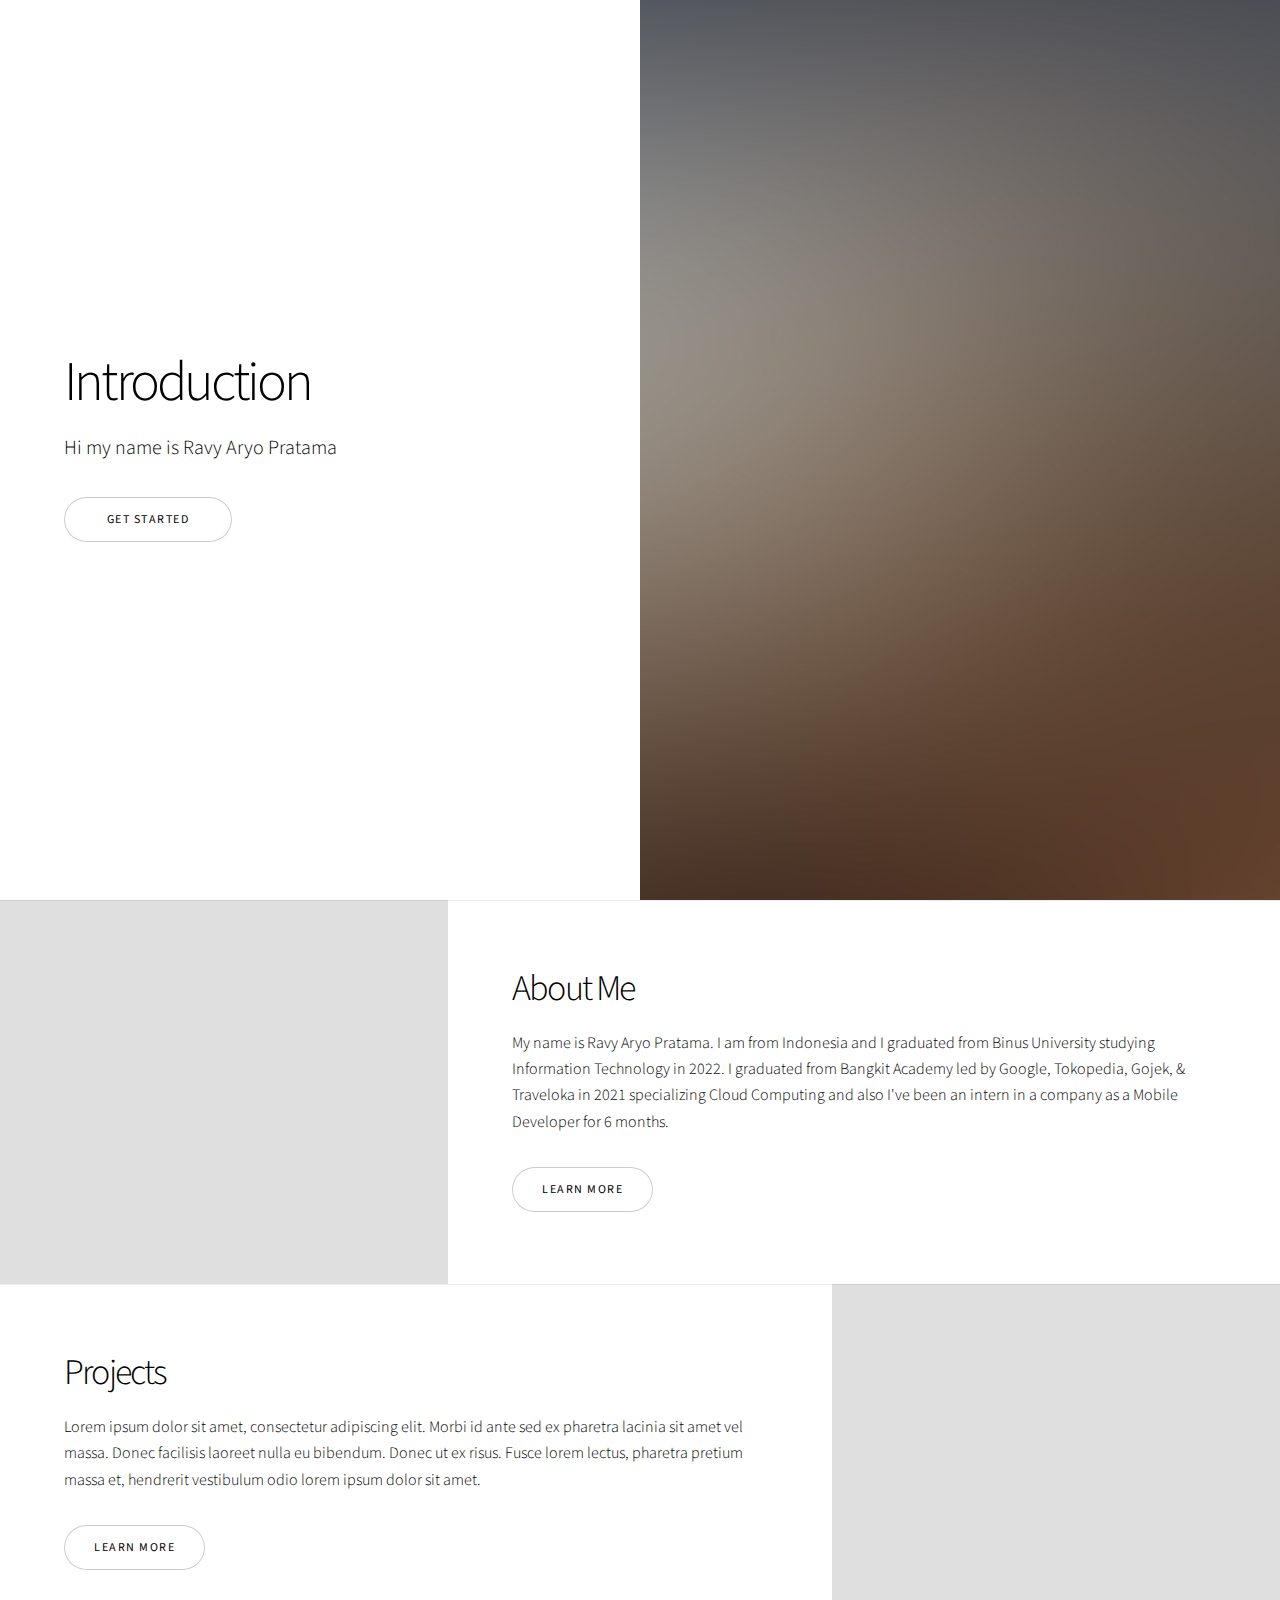
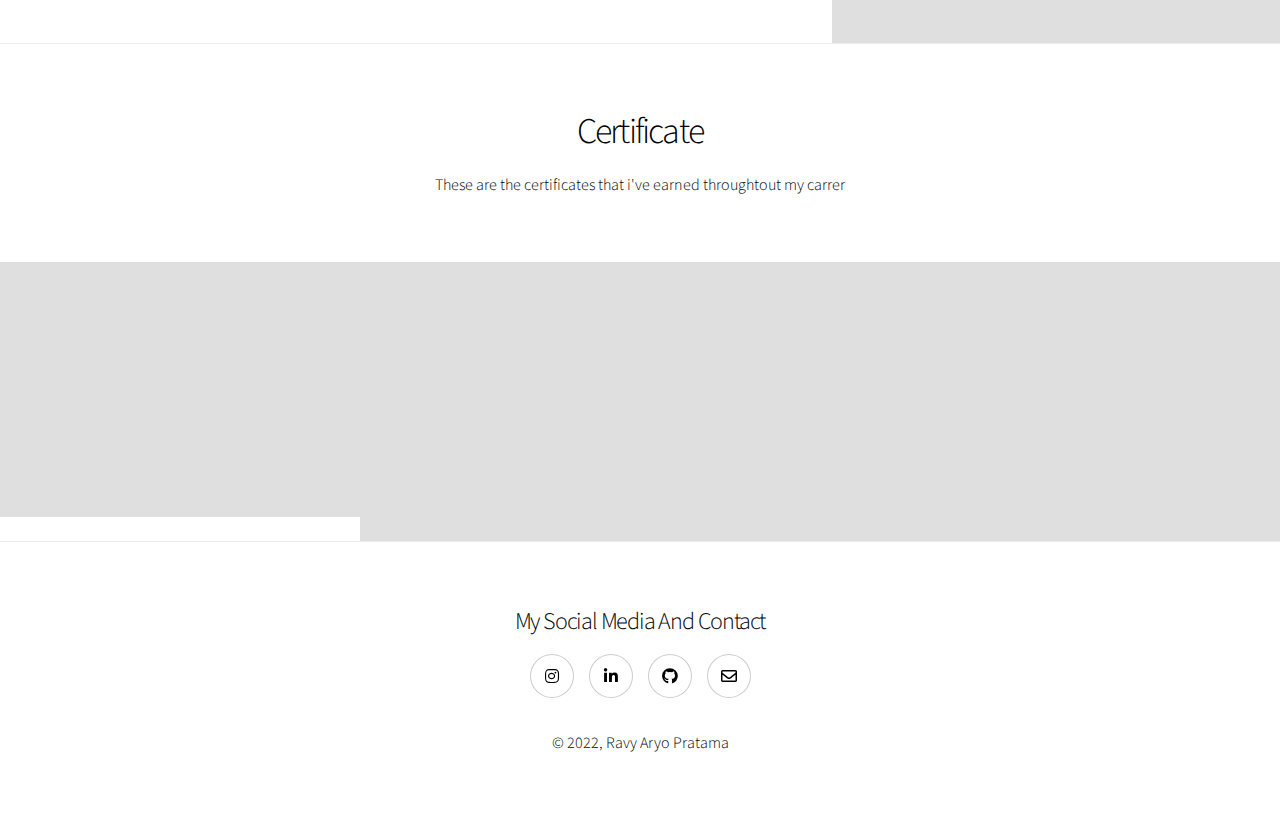
==== commit 2b3b2c8d: "-about me 2" ====
--- a/index.html
+++ b/index.html
@@ -40,7 +40,7 @@
 								<li><a href="images/ats baru.png" class="button">Learn More</a></li>
 							</ul>
 						</div>
-						<div class="crop">
+						<div class="image">
 							<img src="images/foto baru.jpeg" alt="" />
 						</div>
 					</section>
--- a/assets/css/main.css
+++ b/assets/css/main.css
@@ -8557,14 +8557,3 @@
   box-shadow: none !important;
 }
 
-.crop {
-  width: 600px;
-  height: 600px;
-  overflow: hidden;
-}
-
-.crop img {
-  width: 600px;
-  height: 600px;
-  margin: 0px 0 0 -100px;
-}
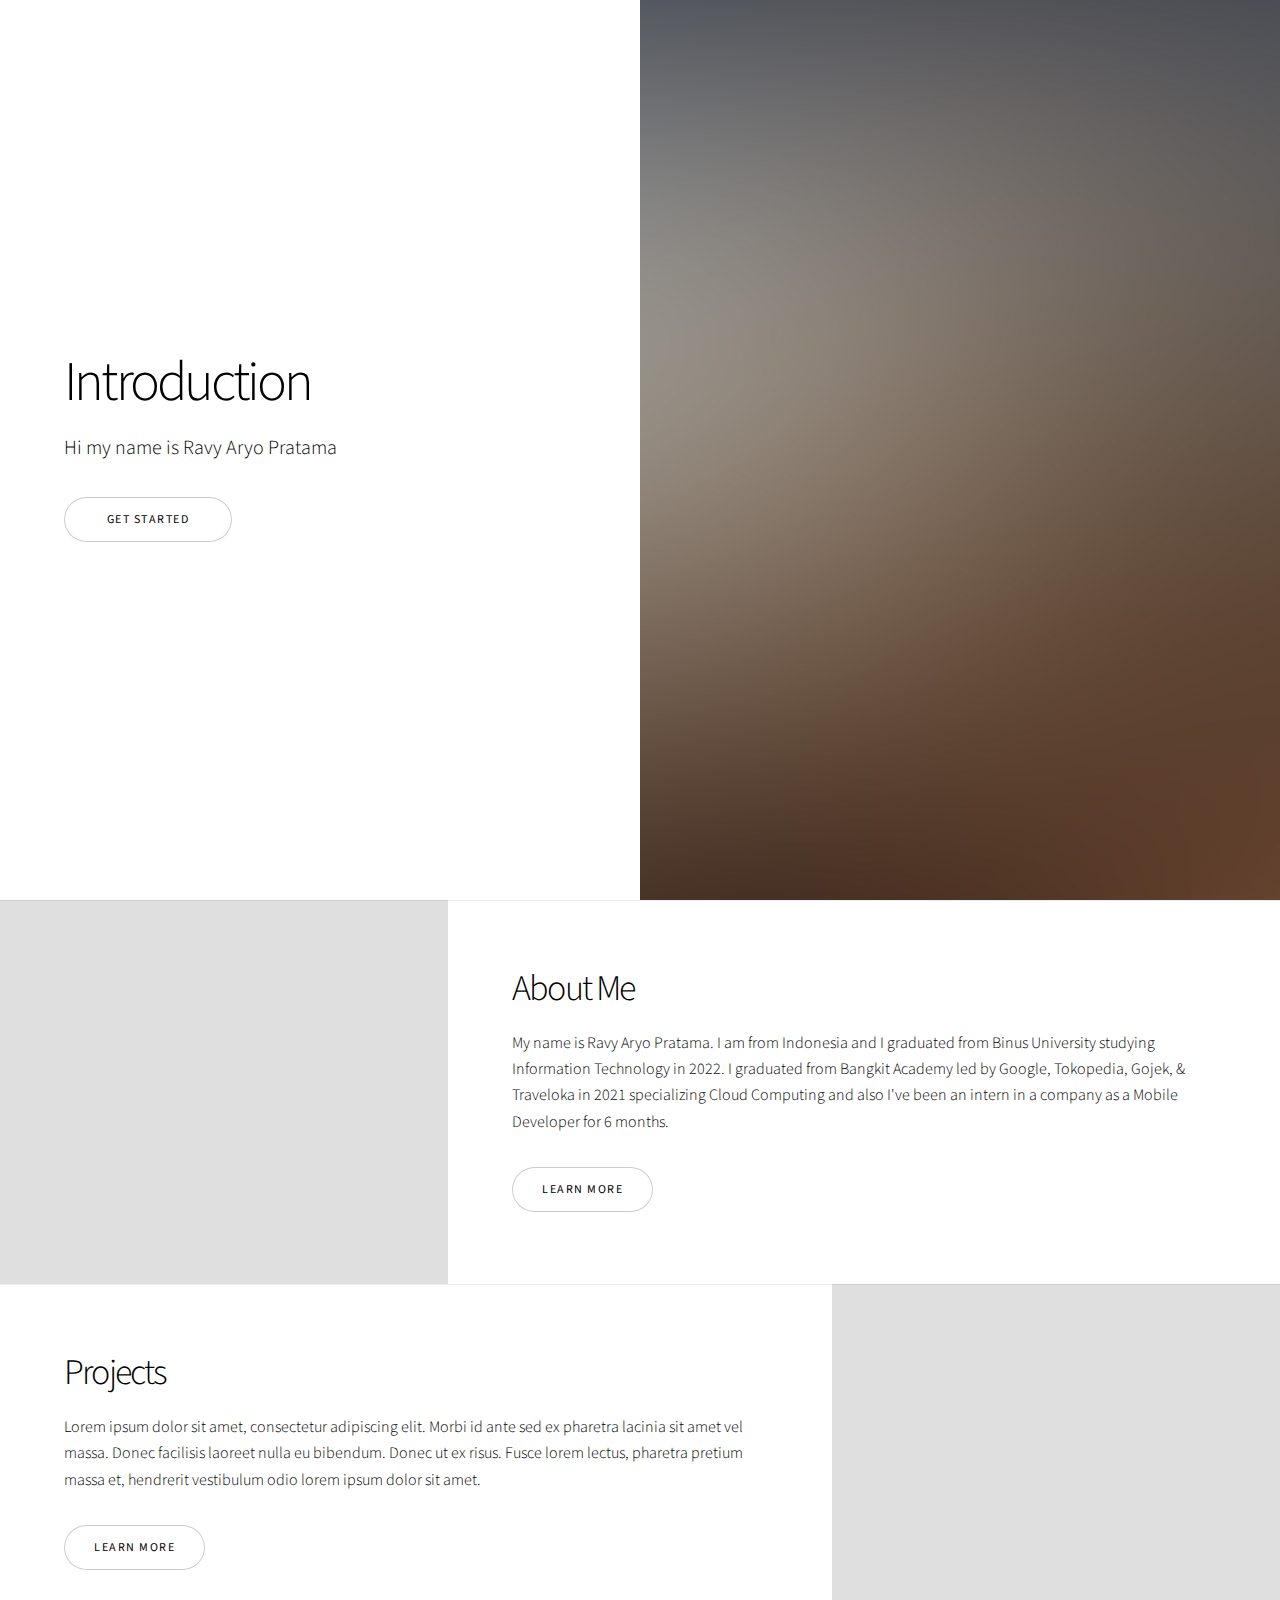
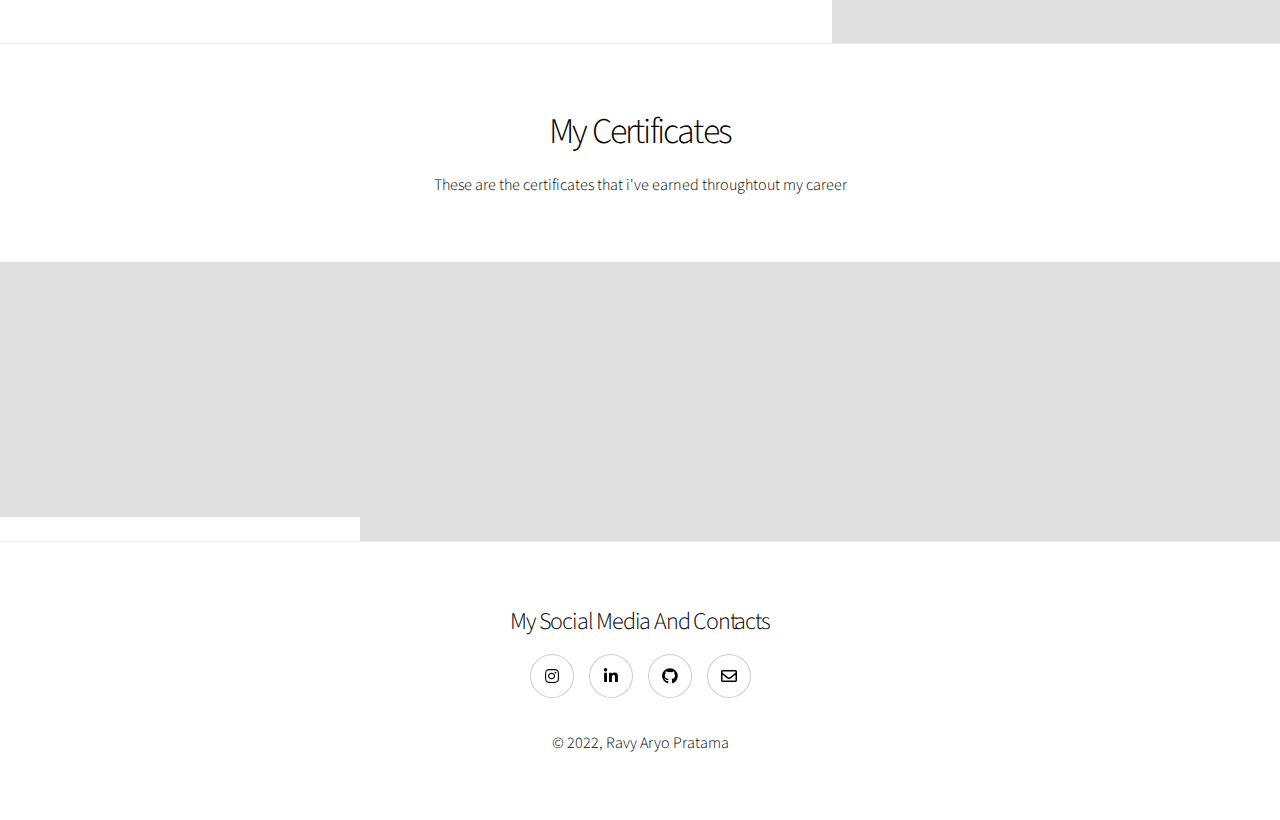
==== commit 4e6e487c: "-certificates" ====
--- a/index.html
+++ b/index.html
@@ -1,66 +1,70 @@
-<!DOCTYPE HTML>
+<!DOCTYPE html>
 <!--
 	Story by HTML5 UP
 	html5up.net | @ajlkn
 	Free for personal and commercial use under the CCA 3.0 license (html5up.net/license)
 -->
 <html>
-	<head>
-		<title>Welcome</title>
-		<meta charset="utf-8" />
-		<meta name="viewport" content="width=device-width, initial-scale=1, user-scalable=no" />
-		<link rel="stylesheet" href="assets/css/main.css" />
-		<noscript><link rel="stylesheet" href="assets/css/noscript.css" /></noscript>
-	</head>
-	<body class="is-preload">
+  <head>
+    <title>Welcome</title>
+    <meta charset="utf-8" />
+    <meta name="viewport" content="width=device-width, initial-scale=1, user-scalable=no" />
+    <link rel="stylesheet" href="assets/css/main.css" />
+    <noscript><link rel="stylesheet" href="assets/css/noscript.css" /></noscript>
+  </head>
+  <body class="is-preload">
+    <!-- Wrapper -->
+    <div id="wrapper" class="divided">
+      <!-- One -->
+      <section class="banner style1 orient-left content-align-left image-position-right fullscreen onload-image-fade-in onload-content-fade-right">
+        <div class="content">
+          <h1>Introduction</h1>
+          <p class="major">Hi my name is Ravy Aryo Pratama</p>
+          <ul class="actions stacked">
+            <li><a href="#first" class="button big wide smooth-scroll-middle">Get Started</a></li>
+          </ul>
+        </div>
+        <div class="image">
+          <img src="images/banner.jpg" alt="" />
+        </div>
+      </section>
 
-		<!-- Wrapper -->
-			<div id="wrapper" class="divided">
+      <!-- Two -->
+      <section class="spotlight style1 orient-right content-align-left image-position-center onscroll-image-fade-in" id="first">
+        <div class="content">
+          <h2>About Me</h2>
+          <p>
+            My name is Ravy Aryo Pratama. I am from Indonesia and I graduated from Binus University studying Information Technology in 2022. I graduated from Bangkit Academy led by Google, Tokopedia, Gojek, & Traveloka in 2021 specializing
+            Cloud Computing and also I've been an intern in a company as a Mobile Developer for 6 months.
+          </p>
+          <ul class="actions stacked">
+            <li><a href="images/ats baru.png" class="button">Learn More</a></li>
+          </ul>
+        </div>
+        <div class="image">
+          <img src="images/foto baru.jpeg" alt="" />
+        </div>
+      </section>
 
-				<!-- One -->
-					<section class="banner style1 orient-left content-align-left image-position-right fullscreen onload-image-fade-in onload-content-fade-right">
-						<div class="content">
-							<h1> Introduction</h1>
-							<p class="major">Hi my name is Ravy Aryo Pratama</p>
-							<ul class="actions stacked">
-								<li><a href="#first" class="button big wide smooth-scroll-middle">Get Started</a></li>
-							</ul>
-						</div>
-						<div class="image">
-							<img src="images/banner.jpg" alt="" />
-						</div>
-					</section>
+      <!-- Three -->
+      <section class="spotlight style1 orient-left content-align-left image-position-center onscroll-image-fade-in">
+        <div class="content">
+          <h2>Projects</h2>
+          <p>
+            Lorem ipsum dolor sit amet, consectetur adipiscing elit. Morbi id ante sed ex pharetra lacinia sit amet vel massa. Donec facilisis laoreet nulla eu bibendum. Donec ut ex risus. Fusce lorem lectus, pharetra pretium massa et,
+            hendrerit vestibulum odio lorem ipsum dolor sit amet.
+          </p>
+          <ul class="actions stacked">
+            <li><a href="#" class="button">Learn More</a></li>
+          </ul>
+        </div>
+        <div class="image">
+          <img src="images/spotlight02.jpg" alt="" />
+        </div>
+      </section>
 
-				<!-- Two -->
-					<section class="spotlight style1 orient-right content-align-left image-position-center onscroll-image-fade-in" id="first">
-						<div class="content">
-							<h2>About Me</h2>
-							<p>My name is Ravy Aryo Pratama. I am from Indonesia and I graduated from Binus University studying Information Technology in 2022. I graduated from Bangkit Academy led by Google, Tokopedia, Gojek, & Traveloka in 2021 specializing Cloud Computing and also I've been an intern in a company as a Mobile Developer for 6 months.</p>
-							<ul class="actions stacked">
-								<li><a href="images/ats baru.png" class="button">Learn More</a></li>
-							</ul>
-						</div>
-						<div class="image">
-							<img src="images/foto baru.jpeg" alt="" />
-						</div>
-					</section>
-
-				<!-- Three -->
-					<section class="spotlight style1 orient-left content-align-left image-position-center onscroll-image-fade-in">
-						<div class="content">
-							<h2>Projects</h2>
-							<p>Lorem ipsum dolor sit amet, consectetur adipiscing elit. Morbi id ante sed ex pharetra lacinia sit amet vel massa. Donec facilisis laoreet nulla eu bibendum. Donec ut ex risus. Fusce lorem lectus, pharetra pretium massa et, hendrerit vestibulum odio lorem ipsum dolor sit amet.</p>
-							<ul class="actions stacked">
-								<li><a href="#" class="button">Learn More</a></li>
-							</ul>
-						</div>
-						<div class="image">
-							<img src="images/spotlight02.jpg" alt="" />
-						</div>
-					</section>
-
-				<!-- Four -->
-					<!-- <section class="spotlight style1 orient-right content-align-left image-position-center onscroll-image-fade-in">
+      <!-- Four -->
+      <!-- <section class="spotlight style1 orient-right content-align-left image-position-center onscroll-image-fade-in">
 						<div class="content">
 							<h2>Pharetra etiam nulla</h2>
 							<p>Lorem ipsum dolor sit amet, consectetur adipiscing elit. Morbi id ante sed ex pharetra lacinia sit amet vel massa. Donec facilisis laoreet nulla eu bibendum. Donec ut ex risus. Fusce lorem lectus, pharetra pretium massa et, hendrerit vestibulum odio lorem ipsum dolor sit amet.</p>
@@ -73,117 +77,120 @@
 						</div>
 					</section> -->
 
-				<!-- Five -->
-					<section class="wrapper style1 align-center">
-						<div class="inner">
-							<h2>Certificate</h2>
-							<p>These are the certificates that i've earned throughtout my carrer</p>
-						</div>
+      <!-- Five -->
+      <section class="wrapper style1 align-center">
+        <div class="inner">
+          <h2>My Certificates</h2>
+          <p>These are the certificates that i've earned throughtout my career</p>
+        </div>
 
-						<!-- Gallery -->
-							<div class="gallery style2 medium lightbox onscroll-fade-in">
-								<article>
-									<a href="images/gallery/certificate/Bangkit Certification of Completion.jpg" class="image">
-										<img src="images/gallery/certificate/Bangkit Certification of Completion.jpg" alt="" />
-									</a>
-									<div class="caption">
-										<h3>Bangkit 2021 Certification of Completion</h3>
-										<p>Bangkit is a selective program delivered by Google, Gojek, Tokopedia and Traveloka.</p>
-										<ul class="actions fixed">
-											<li><span class="button small">Details</span></li>
-										</ul>
-									</div>
-								</article>
-								<article>
-									<a href="images/certificate/Coursera Preparing.jpeg" class="image">
-										<img src="images/certificate/Coursera Preparing.jpeg" alt="" />
-									</a>
-									<div class="caption">
-										<h3>Feugiat Lorem</h3>
-										<p>Lorem ipsum dolor amet, consectetur magna etiam elit. Etiam sed ultrices.</p>
-										<ul class="actions fixed">
-											<li><span class="button small">Details</span></li>
-										</ul>
-									</div>
-								</article>
-								<article>
-									<a href="images/certificate/Coursera architechting.jpeg" class="image">
-										<img src="images/certificate/Coursera architechting.jpeg" alt="" />
-									</a>
-									<div class="caption">
-										<h3>Magna Amet</h3>
-										<p>Lorem ipsum dolor amet, consectetur magna etiam elit. Etiam sed ultrices.</p>
-										<ul class="actions fixed">
-											<li><span class="button small">Details</span></li>
-										</ul>
-									</div>
-								</article>
-								<article>
-									<a href="images/certificate/Coursera from data.jpeg" class="image">
-										<img src="images/certificate/Coursera from data.jpeg" alt="" />
-									</a>
-									<div class="caption">
-										<h3>Sed Tempus</h3>
-										<p>Lorem ipsum dolor amet, consectetur magna etiam elit. Etiam sed ultrices.</p>
-										<ul class="actions fixed">
-											<li><span class="button small">Details</span></li>
-										</ul>
-									</div>
-								</article>
-								<article>
-									<a href="images/certificate/Coursera Google IT Automation.jpeg" class="image">
-										<img src="images/certificate/Coursera Google IT Automation.jpeg" alt="" />
-									</a>
-									<div class="caption">
-										<h3>Ultrices Magna</h3>
-										<p>Lorem ipsum dolor amet, consectetur magna etiam elit. Etiam sed ultrices.</p>
-										<ul class="actions fixed">
-											<li><span class="button small">Details</span></li>
-										</ul>
-									</div>
-								</article>
-								<article>
-									<a href="images/certificate/Coursera Google IT support.jpeg" class="image">
-										<img src="images/certificate/Coursera Google IT support.jpeg" alt="" />
-									</a>
-									<div class="caption">
-										<h3>Sed Tempus</h3>
-										<p>Lorem ipsum dolor amet, consectetur magna etiam elit. Etiam sed ultrices.</p>
-										<ul class="actions fixed">
-											<li><span class="button small">Details</span></li>
-										</ul>
-									</div>
-								</article>
-							</div>
+        <!-- Gallery -->
+        <div class="gallery style2 medium lightbox onscroll-fade-in">
+          <article>
+            <a href="images/gallery/certificate/Bangkit Certification of Completion.jpg" class="image">
+              <img src="images/gallery/certificate/Bangkit Certification of Completion.jpg" alt="" />
+            </a>
+            <div class="caption">
+              <h3>Bangkit 2021 Certification of Completion</h3>
+              <p>Bangkit is a selective program delivered by Google, Gojek, Tokopedia and Traveloka.</p>
+              <ul class="actions fixed">
+                <li><span class="button small">Details</span></li>
+              </ul>
+            </div>
+          </article>
+          <article>
+            <a href="images/certificate/Coursera Preparing.jpeg" class="image">
+              <img src="images/certificate/Coursera Preparing.jpeg" alt="" />
+            </a>
+            <div class="caption">
+              <h3>Feugiat Lorem</h3>
+              <p>Lorem ipsum dolor amet, consectetur magna etiam elit. Etiam sed ultrices.</p>
+              <ul class="actions fixed">
+                <li><span class="button small">Details</span></li>
+              </ul>
+            </div>
+          </article>
+          <article>
+            <a href="images/certificate/Coursera architechting.jpeg" class="image">
+              <img src="images/certificate/Coursera architechting.jpeg" alt="" />
+            </a>
+            <div class="caption">
+              <h3>Magna Amet</h3>
+              <p>Lorem ipsum dolor amet, consectetur magna etiam elit. Etiam sed ultrices.</p>
+              <ul class="actions fixed">
+                <li><span class="button small">Details</span></li>
+              </ul>
+            </div>
+          </article>
+          <article>
+            <a href="images/certificate/Coursera from data.jpeg" class="image">
+              <img src="images/certificate/Coursera from data.jpeg" alt="" />
+            </a>
+            <div class="caption">
+              <h3>Sed Tempus</h3>
+              <p>Lorem ipsum dolor amet, consectetur magna etiam elit. Etiam sed ultrices.</p>
+              <ul class="actions fixed">
+                <li><span class="button small">Details</span></li>
+              </ul>
+            </div>
+          </article>
+          <article>
+            <a href="images/certificate/Coursera Google IT Automation.jpeg" class="image">
+              <img src="images/certificate/Coursera Google IT Automation.jpeg" alt="" />
+            </a>
+            <div class="caption">
+              <h3>Ultrices Magna</h3>
+              <p>Lorem ipsum dolor amet, consectetur magna etiam elit. Etiam sed ultrices.</p>
+              <ul class="actions fixed">
+                <li><span class="button small">Details</span></li>
+              </ul>
+            </div>
+          </article>
+          <article>
+            <a href="images/certificate/Coursera Google IT support.jpeg" class="image">
+              <img src="images/certificate/Coursera Google IT support.jpeg" alt="" />
+            </a>
+            <div class="caption">
+              <h3>Sed Tempus</h3>
+              <p>Lorem ipsum dolor amet, consectetur magna etiam elit. Etiam sed ultrices.</p>
+              <ul class="actions fixed">
+                <li><span class="button small">Details</span></li>
+              </ul>
+            </div>
+          </article>
+        </div>
+      </section>
 
-					</section>
+      <!-- Footer -->
+      <footer class="wrapper style1 align-center">
+        <div class="inner">
+          <ul class="icons">
+            <h3>My Social Media And Contacts</h3>
+            <li>
+              <a href="https://www.instagram.com/ravyaryo/" class="icon brands style2 fa-instagram"><span class="label">Instagram</span></a>
+            </li>
+            <li>
+              <a href="https://www.linkedin.com/in/ravy-aryo-pratama/" class="icon brands style2 fa-linkedin-in"><span class="label">LinkedIn</span></a>
+            </li>
+            <li>
+              <a href="https://github.com/ravyaryo" class="icon brands style2 fa-github"><span class="label">Github</span></a>
+            </li>
+            <li>
+              <a href="mailto:ravyaaryo@gmail.com" class="icon style2 fa-envelope"><span class="label">Email</span></a>
+            </li>
+          </ul>
+          <p>&copy; 2022, Ravy Aryo Pratama</p>
+        </div>
+      </footer>
+    </div>
 
-
-
-				<!-- Footer -->
-					<footer class="wrapper style1 align-center">
-						<div class="inner">
-							<ul class="icons">
-								<h3>My Social Media And Contact</h3>
-								<li><a href="https://www.instagram.com/ravyaryo/" class="icon brands style2 fa-instagram"><span class="label">Instagram</span></a></li>
-								<li><a href="https://www.linkedin.com/in/ravy-aryo-pratama/" class="icon brands style2 fa-linkedin-in"><span class="label">LinkedIn</span></a></li>
-								<li><a href="https://github.com/ravyaryo" class="icon brands style2 fa-github"><span class="label">Github</span></a></li>
-								<li><a href="mailto:ravyaaryo@gmail.com" class="icon style2 fa-envelope"><span class="label">Email</span></a></li>
-							</ul>
-							<p>&copy; 2022, Ravy Aryo Pratama</p>
-						</div>
-					</footer>
-
-			</div>
-
-		<!-- Scripts -->
-			<script src="assets/js/jquery.min.js"></script>
-			<script src="assets/js/jquery.scrollex.min.js"></script>
-			<script src="assets/js/jquery.scrolly.min.js"></script>
-			<script src="assets/js/browser.min.js"></script>
-			<script src="assets/js/breakpoints.min.js"></script>
-			<script src="assets/js/util.js"></script>
-			<script src="assets/js/main.js"></script>
-
-	</body>
-</html>+    <!-- Scripts -->
+    <script src="assets/js/jquery.min.js"></script>
+    <script src="assets/js/jquery.scrollex.min.js"></script>
+    <script src="assets/js/jquery.scrolly.min.js"></script>
+    <script src="assets/js/browser.min.js"></script>
+    <script src="assets/js/breakpoints.min.js"></script>
+    <script src="assets/js/util.js"></script>
+    <script src="assets/js/main.js"></script>
+  </body>
+</html>
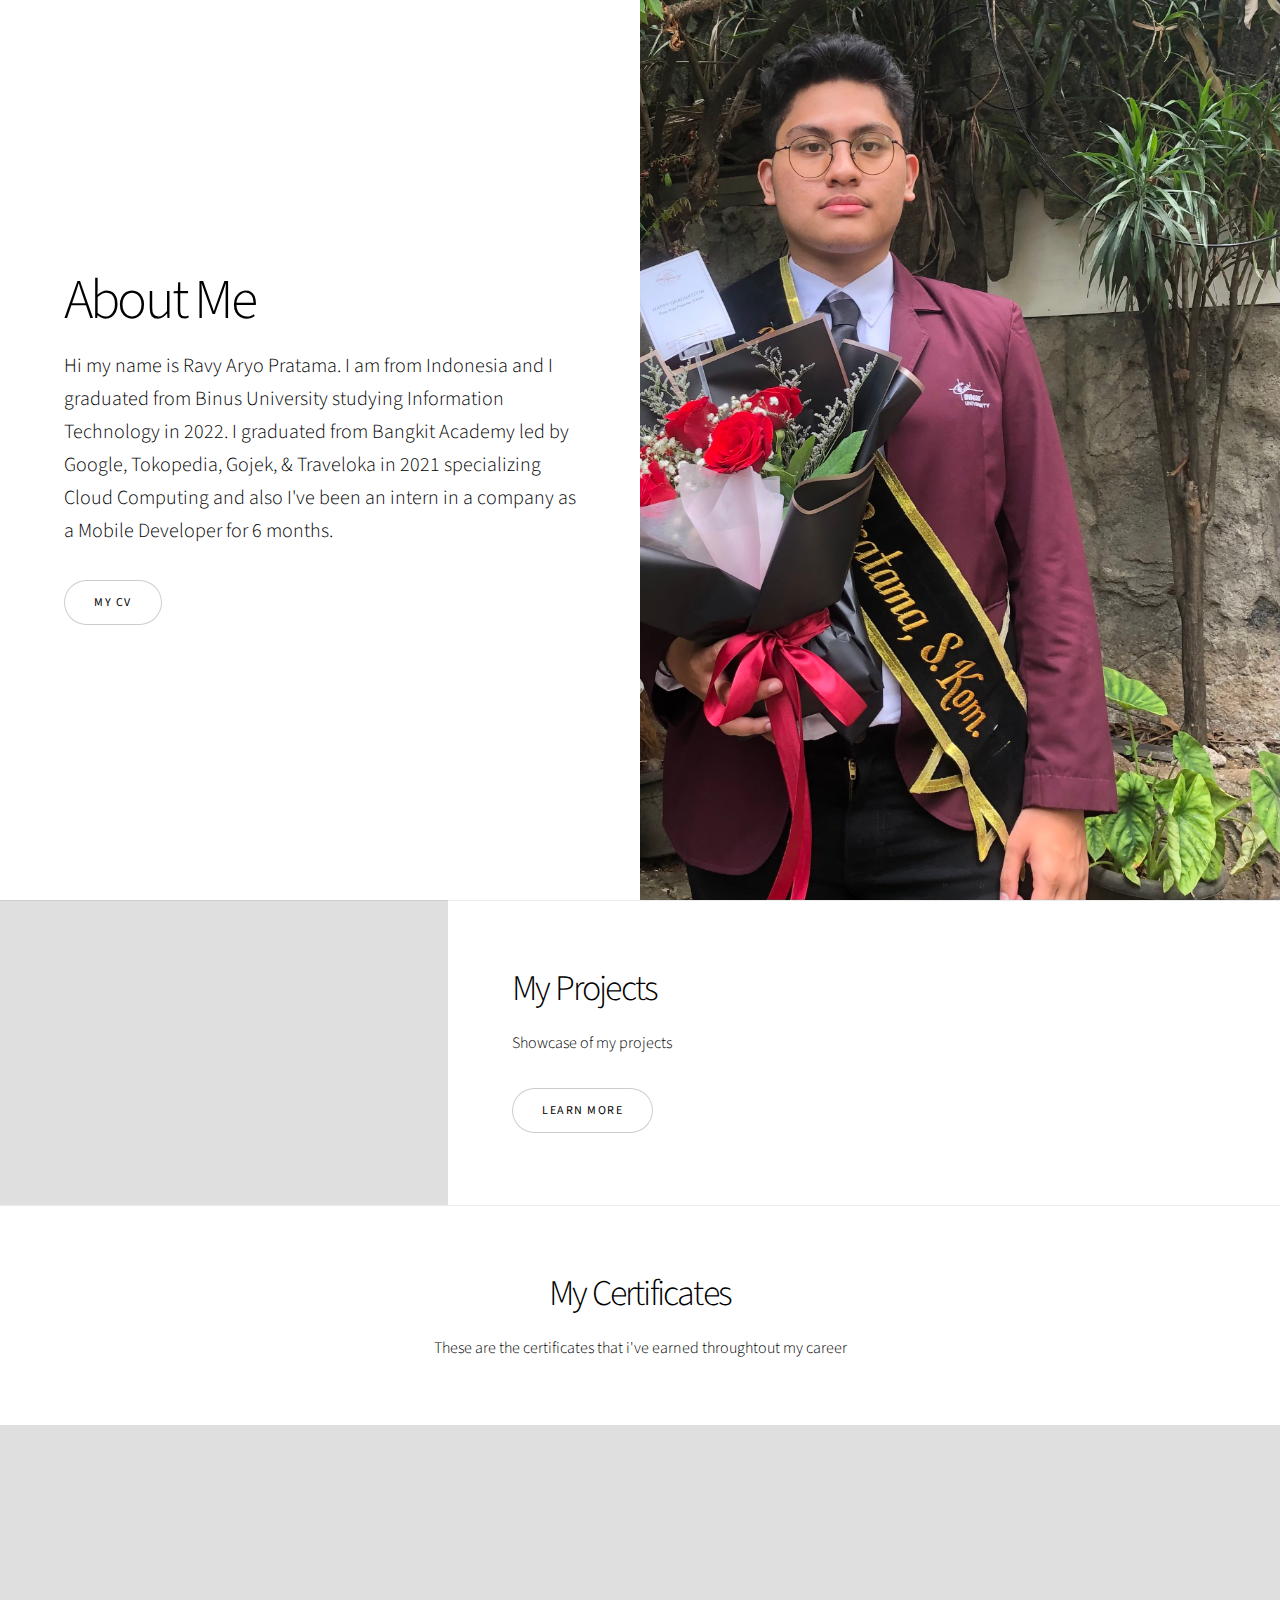
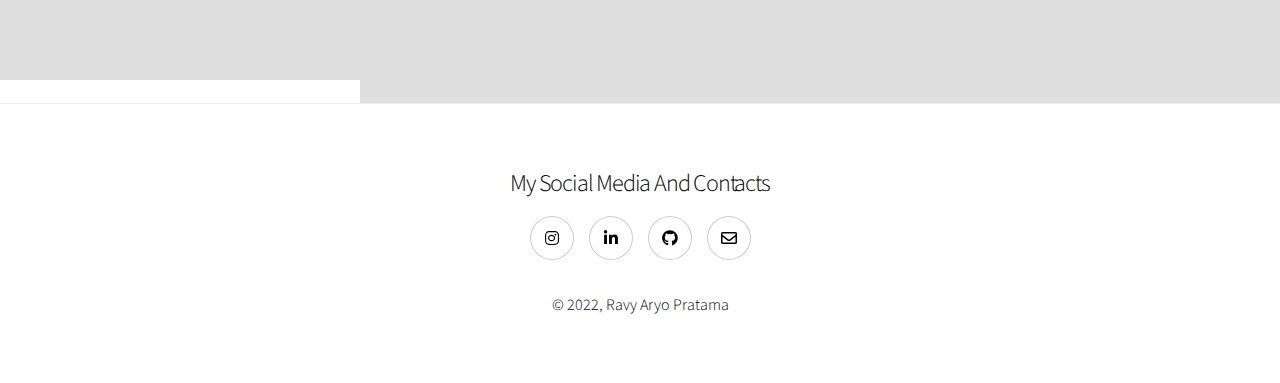
==== commit e415bfbc: "-page project" ====
--- a/index.html
+++ b/index.html
@@ -18,27 +18,11 @@
       <!-- One -->
       <section class="banner style1 orient-left content-align-left image-position-right fullscreen onload-image-fade-in onload-content-fade-right">
         <div class="content">
-          <h1>Introduction</h1>
-          <p class="major">Hi my name is Ravy Aryo Pratama</p>
+          <h1>About Me</h1>
+          <p class="major">Hi my name is Ravy Aryo Pratama. I am from Indonesia and I graduated from Binus University studying Information Technology in 2022. I graduated from Bangkit Academy led by Google, Tokopedia, Gojek, & Traveloka in 2021 specializing
+            Cloud Computing and also I've been an intern in a company as a Mobile Developer for 6 months.</p>
           <ul class="actions stacked">
-            <li><a href="#first" class="button big wide smooth-scroll-middle">Get Started</a></li>
-          </ul>
-        </div>
-        <div class="image">
-          <img src="images/banner.jpg" alt="" />
-        </div>
-      </section>
-
-      <!-- Two -->
-      <section class="spotlight style1 orient-right content-align-left image-position-center onscroll-image-fade-in" id="first">
-        <div class="content">
-          <h2>About Me</h2>
-          <p>
-            My name is Ravy Aryo Pratama. I am from Indonesia and I graduated from Binus University studying Information Technology in 2022. I graduated from Bangkit Academy led by Google, Tokopedia, Gojek, & Traveloka in 2021 specializing
-            Cloud Computing and also I've been an intern in a company as a Mobile Developer for 6 months.
-          </p>
-          <ul class="actions stacked">
-            <li><a href="images/ats baru.png" class="button">Learn More</a></li>
+            <li><a href="images/ats baru.png" class="button">My CV</a></li>
           </ul>
         </div>
         <div class="image">
@@ -46,22 +30,23 @@
         </div>
       </section>
 
-      <!-- Three -->
-      <section class="spotlight style1 orient-left content-align-left image-position-center onscroll-image-fade-in">
+      <!-- Two -->
+      <section class="spotlight style1 orient-right content-align-left image-position-center onscroll-image-fade-in" id="first">
         <div class="content">
-          <h2>Projects</h2>
+          <h2>My Projects</h2>
           <p>
-            Lorem ipsum dolor sit amet, consectetur adipiscing elit. Morbi id ante sed ex pharetra lacinia sit amet vel massa. Donec facilisis laoreet nulla eu bibendum. Donec ut ex risus. Fusce lorem lectus, pharetra pretium massa et,
-            hendrerit vestibulum odio lorem ipsum dolor sit amet.
+            Showcase of my projects
           </p>
           <ul class="actions stacked">
-            <li><a href="#" class="button">Learn More</a></li>
+			<li><a href="projects.html" class="button">Learn More</a></li>
           </ul>
         </div>
         <div class="image">
-          <img src="images/spotlight02.jpg" alt="" />
+			<img src="images/photo-1522071820081-009f0129c71c.avif" alt="" />
         </div>
       </section>
+
+  
 
       <!-- Four -->
       <!-- <section class="spotlight style1 orient-right content-align-left image-position-center onscroll-image-fade-in">
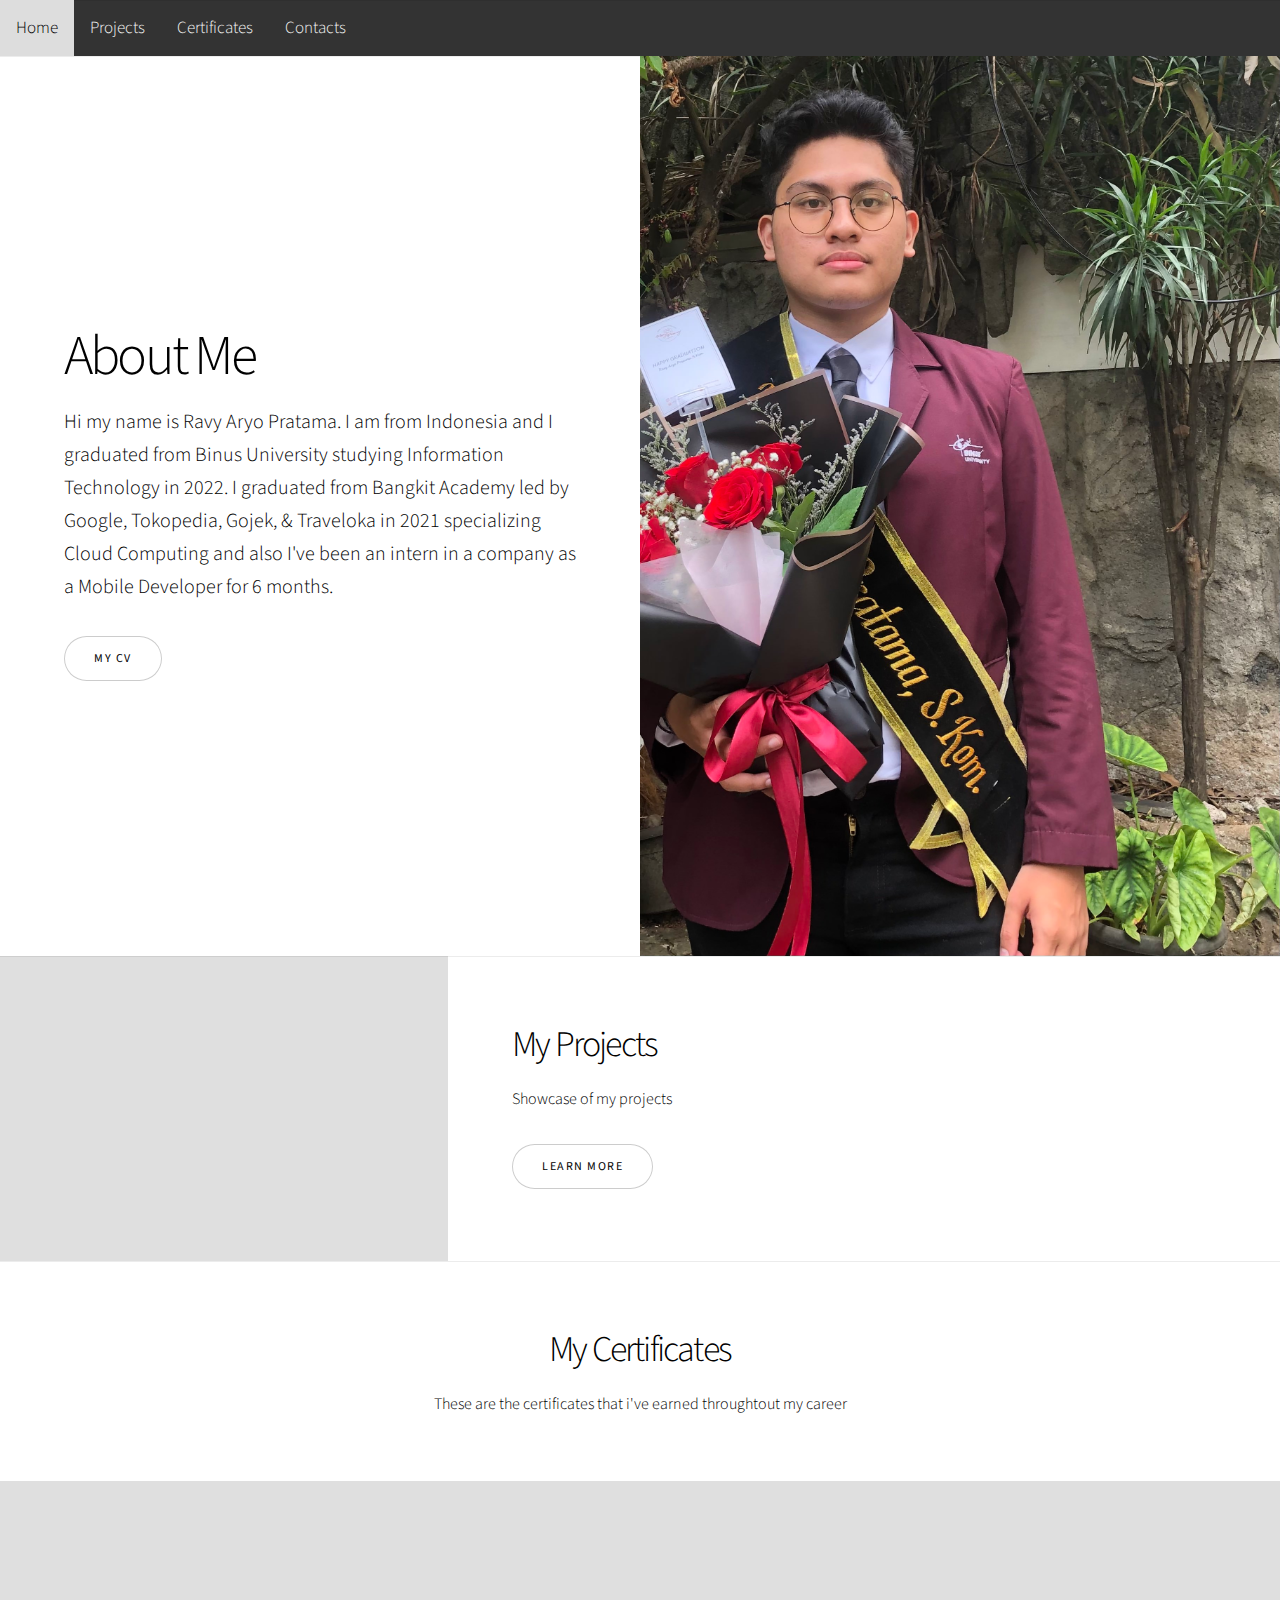
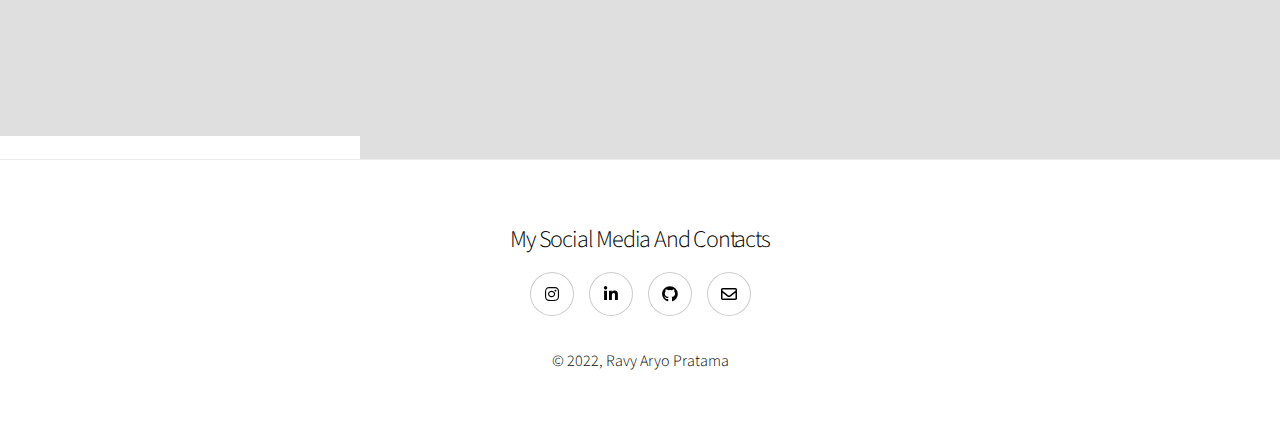
==== commit ae5a9f20: "tinggal ubah project sama ubah cv jadi jpg" ====
--- a/index.html
+++ b/index.html
@@ -15,12 +15,26 @@
   <body class="is-preload">
     <!-- Wrapper -->
     <div id="wrapper" class="divided">
+      <!-- navbar library -->
+      <link rel="stylesheet" href="https://cdnjs.cloudflare.com/ajax/libs/font-awesome/4.7.0/css/font-awesome.min.css" />
+      <!-- navbar -->
+      <div class="topnav" id="myTopnav">
+        <a class="active" href="#home">Home</a>
+        <a href="#projects">Projects</a>
+        <a href="#certificates">Certificates</a>
+        <a href="#contacts">Contacts</a>
+        <a href="javascript:void(0);" class="icon" onclick="myFunction()">
+          <i class="fa fa-bars"></i>
+        </a>
+      </div>
       <!-- One -->
       <section class="banner style1 orient-left content-align-left image-position-right fullscreen onload-image-fade-in onload-content-fade-right">
         <div class="content">
           <h1>About Me</h1>
-          <p class="major">Hi my name is Ravy Aryo Pratama. I am from Indonesia and I graduated from Binus University studying Information Technology in 2022. I graduated from Bangkit Academy led by Google, Tokopedia, Gojek, & Traveloka in 2021 specializing
-            Cloud Computing and also I've been an intern in a company as a Mobile Developer for 6 months.</p>
+          <p class="major">
+            Hi my name is Ravy Aryo Pratama. I am from Indonesia and I graduated from Binus University studying Information Technology in 2022. I graduated from Bangkit Academy led by Google, Tokopedia, Gojek, & Traveloka in 2021
+            specializing Cloud Computing and also I've been an intern in a company as a Mobile Developer for 6 months.
+          </p>
           <ul class="actions stacked">
             <li><a href="images/ats baru.png" class="button">My CV</a></li>
           </ul>
@@ -31,22 +45,18 @@
       </section>
 
       <!-- Two -->
-      <section class="spotlight style1 orient-right content-align-left image-position-center onscroll-image-fade-in" id="first">
+      <section id="projects" class="spotlight style1 orient-right content-align-left image-position-center onscroll-image-fade-in" id="first">
         <div class="content">
           <h2>My Projects</h2>
-          <p>
-            Showcase of my projects
-          </p>
+          <p>Showcase of my projects</p>
           <ul class="actions stacked">
-			<li><a href="projects.html" class="button">Learn More</a></li>
+            <li><a href="projects.html" class="button">Learn More</a></li>
           </ul>
         </div>
         <div class="image">
-			<img src="images/photo-1522071820081-009f0129c71c.avif" alt="" />
+          <img src="images/photo-1522071820081-009f0129c71c.avif" alt="" />
         </div>
       </section>
-
-  
 
       <!-- Four -->
       <!-- <section class="spotlight style1 orient-right content-align-left image-position-center onscroll-image-fade-in">
@@ -63,7 +73,7 @@
 					</section> -->
 
       <!-- Five -->
-      <section class="wrapper style1 align-center">
+      <section id="certificates" class="wrapper style1 align-center">
         <div class="inner">
           <h2>My Certificates</h2>
           <p>These are the certificates that i've earned throughtout my career</p>
@@ -84,8 +94,8 @@
             </div>
           </article>
           <article>
-            <a href="images/certificate/Coursera Preparing.jpeg" class="image">
-              <img src="images/certificate/Coursera Preparing.jpeg" alt="" />
+            <a href="images/certificate/Coursera Preparing.jpg" class="image">
+              <img src="images/certificate/Coursera Preparing.jpg" alt="" />
             </a>
             <div class="caption">
               <h3>Feugiat Lorem</h3>
@@ -96,8 +106,8 @@
             </div>
           </article>
           <article>
-            <a href="images/certificate/Coursera architechting.jpeg" class="image">
-              <img src="images/certificate/Coursera architechting.jpeg" alt="" />
+            <a href="images/certificate/Coursera architechting.jpg" class="image">
+              <img src="images/certificate/Coursera architechting.jpg" alt="" />
             </a>
             <div class="caption">
               <h3>Magna Amet</h3>
@@ -108,8 +118,8 @@
             </div>
           </article>
           <article>
-            <a href="images/certificate/Coursera from data.jpeg" class="image">
-              <img src="images/certificate/Coursera from data.jpeg" alt="" />
+            <a href="images/certificate/Coursera from data.jpg" class="image">
+              <img src="images/certificate/Coursera from data.jpg" alt="" />
             </a>
             <div class="caption">
               <h3>Sed Tempus</h3>
@@ -120,8 +130,8 @@
             </div>
           </article>
           <article>
-            <a href="images/certificate/Coursera Google IT Automation.jpeg" class="image">
-              <img src="images/certificate/Coursera Google IT Automation.jpeg" alt="" />
+            <a href="images/certificate/Coursera Google IT Automation.jpg" class="image">
+              <img src="images/certificate/Coursera Google IT Automation.jpg" alt="" />
             </a>
             <div class="caption">
               <h3>Ultrices Magna</h3>
@@ -132,8 +142,8 @@
             </div>
           </article>
           <article>
-            <a href="images/certificate/Coursera Google IT support.jpeg" class="image">
-              <img src="images/certificate/Coursera Google IT support.jpeg" alt="" />
+            <a href="images/certificate/Coursera Google IT support.jpg" class="image">
+              <img src="images/certificate/Coursera Google IT support.jpg" alt="" />
             </a>
             <div class="caption">
               <h3>Sed Tempus</h3>
@@ -147,7 +157,7 @@
       </section>
 
       <!-- Footer -->
-      <footer class="wrapper style1 align-center">
+      <footer id="contacts" class="wrapper style1 align-center">
         <div class="inner">
           <ul class="icons">
             <h3>My Social Media And Contacts</h3>
--- a/assets/css/main.css
+++ b/assets/css/main.css
@@ -8557,3 +8557,61 @@
   box-shadow: none !important;
 }
 
+/* Add a black background color to the top navigation */
+.topnav {
+  background-color: #333;
+  overflow: hidden;
+}
+
+/* Style the links inside the navigation bar */
+.topnav a {
+  float: left;
+  display: block;
+  color: #f2f2f2;
+  text-align: center;
+  padding: 14px 16px;
+  text-decoration: none;
+  font-size: 17px;
+}
+
+/* Change the color of links on hover */
+.topnav a:hover {
+  background-color: #ddd;
+  color: black;
+}
+
+/* Add an active class to highlight the current page */
+/* .topnav a.active {
+  background-color: #04AA6D;
+  color: white;
+} */
+
+/* Hide the link that should open and close the topnav on small screens */
+.topnav .icon {
+  display: none;
+}
+
+/* When the screen is less than 600 pixels wide, hide all links, except for the first one ("Home"). Show the link that contains should open and close the topnav (.icon) */
+@media screen and (max-width: 600px) {
+  .topnav a:not(:first-child) {display: none;}
+  .topnav a.icon {
+    float: right;
+    display: block;
+  }
+}
+
+/* The "responsive" class is added to the topnav with JavaScript when the user clicks on the icon. This class makes the topnav look good on small screens (display the links vertically instead of horizontally) */
+@media screen and (max-width: 600px) {
+  .topnav.responsive {position: relative;}
+  .topnav.responsive a.icon {
+    position: absolute;
+    right: 0;
+    top: 0;
+  }
+  .topnav.responsive a {
+    float: none;
+    display: block;
+    text-align: left;
+  }
+}
+
